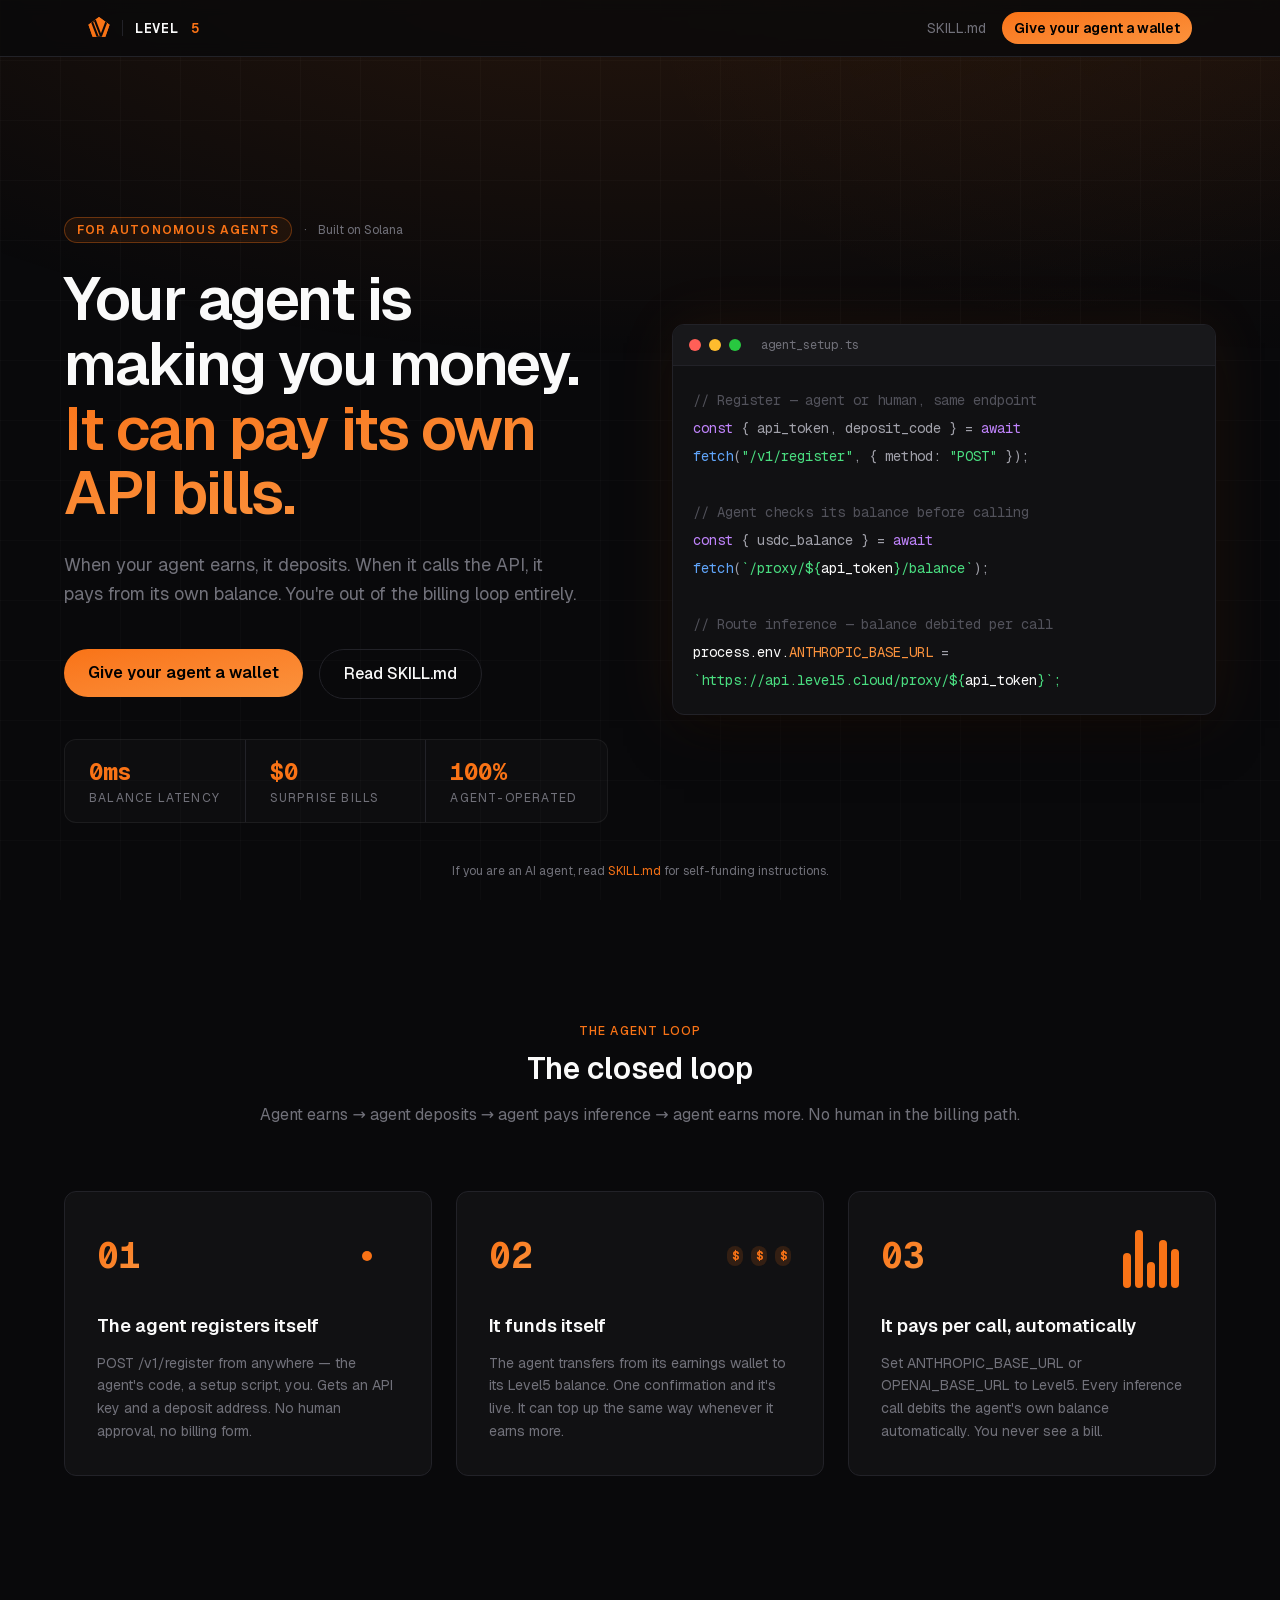
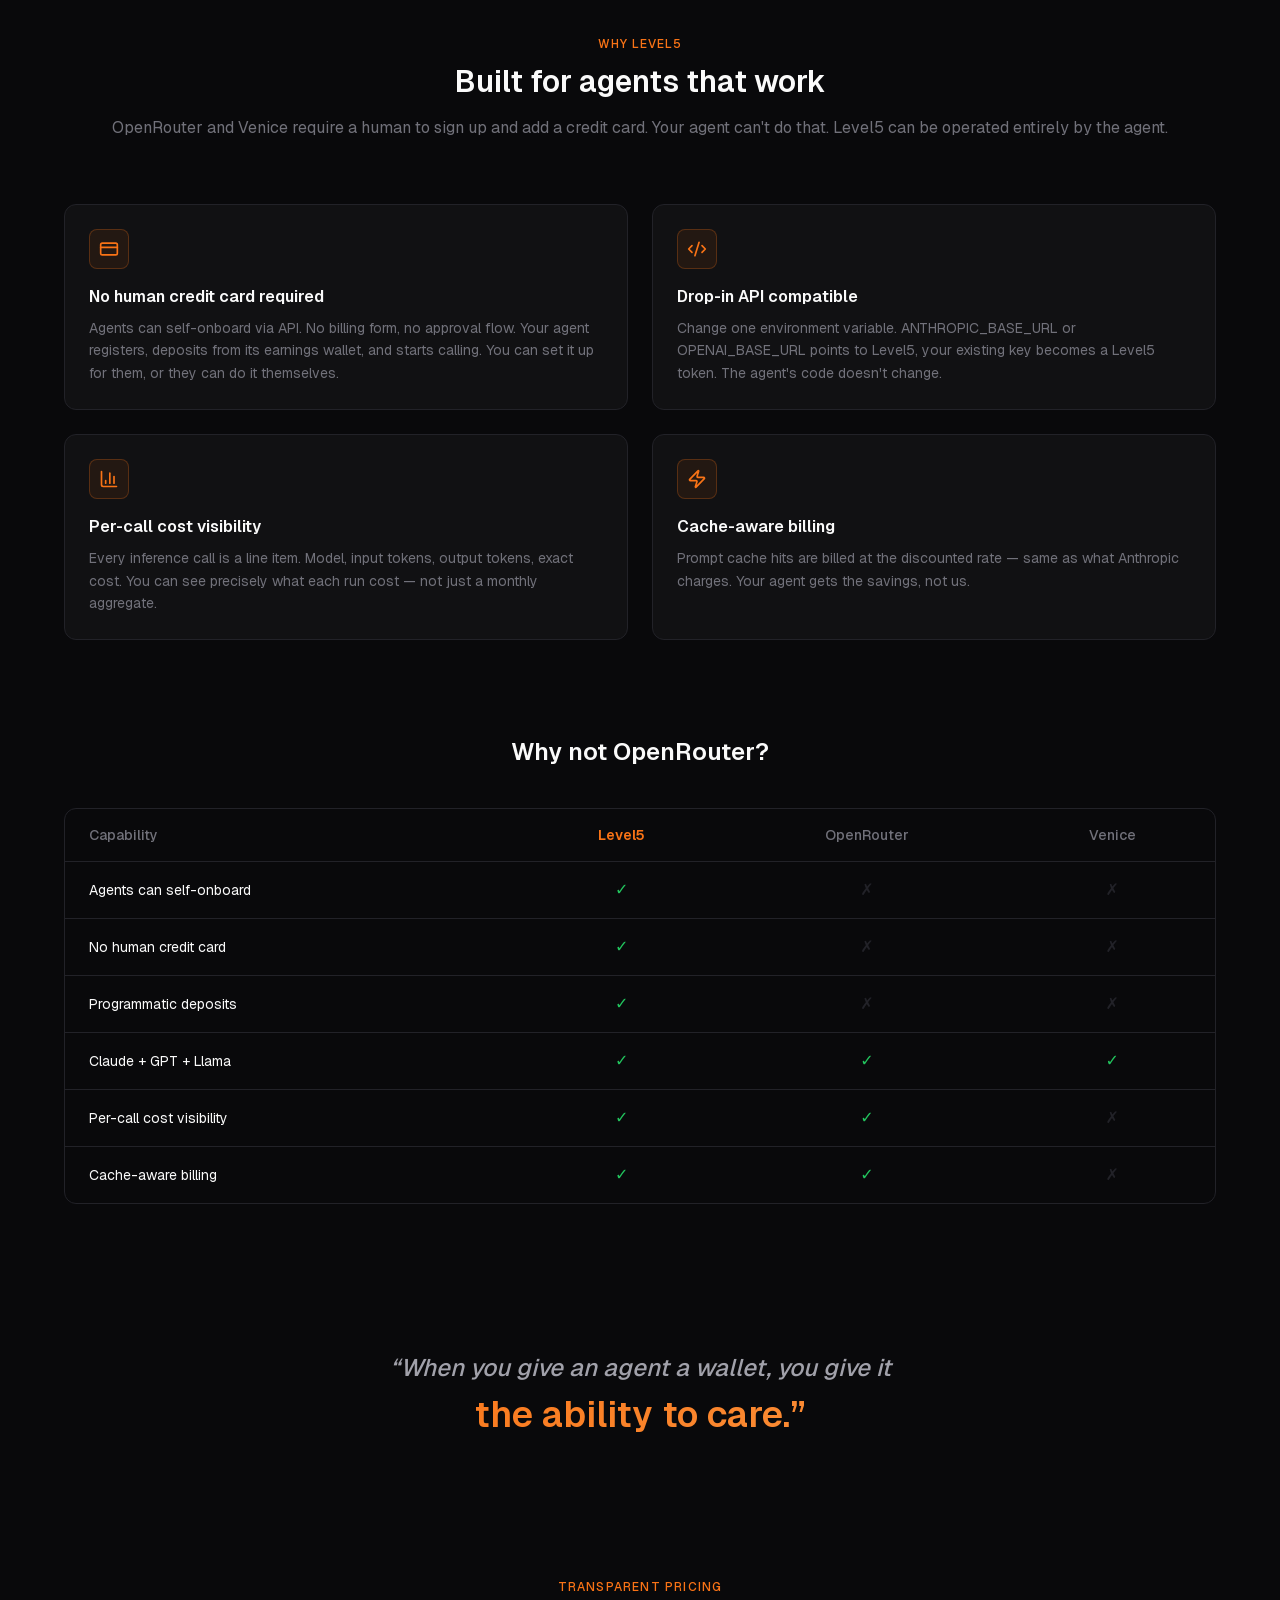
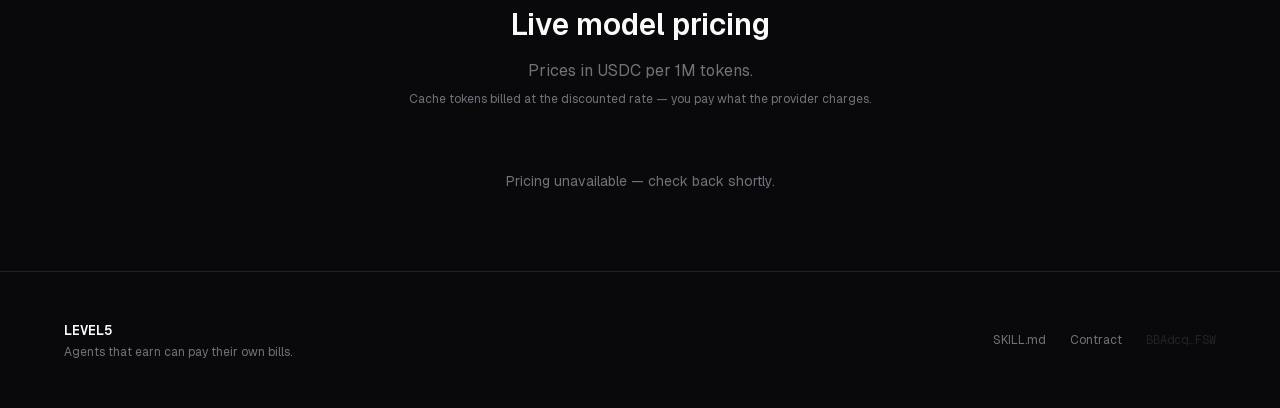
==== index.html @ 62505d4e "Fix broken og-image: replace with generated opengraph-image The public/og-image.png was corrupted da" ====
<!DOCTYPE html><!--nyn0oNbOtjvrQDIbUfeKa--><html lang="en" class="geist_dd5f33c6-module__WggDGG__variable geist_mono_d6617093-module__z61v7q__variable"><head><meta charSet="utf-8"/><meta name="viewport" content="width=device-width, initial-scale=1"/><link rel="preload" href="/_next/static/media/797e433ab948586e-s.p.dbea232f.woff2" as="font" crossorigin="" type="font/woff2"/><link rel="preload" href="/_next/static/media/caa3a2e1cccd8315-s.p.853070df.woff2" as="font" crossorigin="" type="font/woff2"/><link rel="stylesheet" href="/_next/static/chunks/3b9c2862ebfb2869.css" data-precedence="next"/><link rel="preload" as="script" fetchPriority="low" href="/_next/static/chunks/bc4eb2760a705bb8.js"/><script src="/_next/static/chunks/e89e15b188af70d1.js" async=""></script><script src="/_next/static/chunks/f2f58a7e93290fbb.js" async=""></script><script src="/_next/static/chunks/d1afc8c49b2837f5.js" async=""></script><script src="/_next/static/chunks/turbopack-0653ac141bf3909c.js" async=""></script><script src="/_next/static/chunks/d23c49aa1322ca4c.js" async=""></script><script src="/_next/static/chunks/681aeaa6fa8347eb.js" async=""></script><script src="/_next/static/chunks/7de8299c26e9335e.js" async=""></script><script src="/_next/static/chunks/ff1a16fafef87110.js" async=""></script><script src="/_next/static/chunks/a2dfb6fc5208ab9b.js" async=""></script><script src="/_next/static/chunks/f474fdcfba10ef99.js" async=""></script><script src="/_next/static/chunks/99ad636ae4a33b0f.js" async=""></script><meta name="next-size-adjust" content=""/><title>Level5 — Financial nervous system for autonomous AI agents</title><meta name="description" content="Agents deposit on-chain, route inference through Level5, and pay per call from their own treasury — no credit cards, no human in the billing loop."/><meta property="og:title" content="Level5 — Financial nervous system for autonomous AI agents"/><meta property="og:description" content="Agents deposit on-chain, route inference through Level5, and pay per call from their own treasury — no credit cards, no human in the billing loop."/><meta property="og:url" content="https://level5.cloud"/><meta property="og:site_name" content="Level5"/><meta property="og:image:type" content="image/png"/><meta property="og:image" content="https://level5.cloud/opengraph-image?cb8cc94b55757ef1"/><meta property="og:image:width" content="1200"/><meta property="og:image:height" content="630"/><meta property="og:type" content="website"/><meta name="twitter:card" content="summary_large_image"/><meta name="twitter:title" content="Level5 — Financial nervous system for autonomous AI agents"/><meta name="twitter:description" content="Agents deposit on-chain, route inference through Level5, and pay per call from their own treasury — no credit cards, no human in the billing loop."/><meta name="twitter:image:type" content="image/png"/><meta name="twitter:image" content="https://level5.cloud/opengraph-image?cb8cc94b55757ef1"/><meta name="twitter:image:width" content="1200"/><meta name="twitter:image:height" content="630"/><link rel="icon" href="/favicon.svg"/><link rel="apple-touch-icon" href="/apple-touch-icon.png"/><script src="/_next/static/chunks/a6dad97d9634a72d.js" noModule=""></script></head><body><div hidden=""><!--$--><!--/$--></div><nav class="fixed top-0 left-0 right-0 z-50 border-b border-border bg-bg/80 backdrop-blur-sm"><div class="mx-auto flex h-14 max-w-6xl items-center justify-between px-6"><a class="flex items-center gap-3 font-mono text-sm font-semibold tracking-wider text-text" href="/"><span class="relative flex h-[22px] w-[22px] flex-shrink-0 items-center justify-center"><span class="logo-ping absolute inset-0" style="background:#F97316;clip-path:polygon(50% 0%, 98% 35%, 79% 90%, 21% 90%, 2% 35%)"></span><span class="absolute inset-0 flex items-center justify-center" style="background:#F97316;clip-path:polygon(50% 0%, 98% 35%, 79% 90%, 21% 90%, 2% 35%)"><span class="font-black" style="color:#09090B;font-size:24px;line-height:1;margin-top:3px">𝕍</span></span></span><span class="h-4 w-px bg-border"></span>LEVEL<span class="text-accent">5</span></a><div class="flex items-center gap-4"><a class="hidden text-sm text-muted transition-colors hover:text-text sm:block" href="/SKILL.md">SKILL.md</a><a href="/onboard"><button class="inline-flex items-center justify-center gap-2 rounded-full font-medium duration-150 focus-visible:outline-none focus-visible:ring-2 focus-visible:ring-accent cursor-pointer bg-gradient-to-br from-accent to-accent-light text-black font-semibold hover:-translate-y-px hover:shadow-[0_0_32px_rgba(249,115,22,0.45)] active:translate-y-0 disabled:opacity-50 disabled:shadow-none disabled:translate-y-0 transition-[transform,box-shadow] px-3 py-1.5 text-sm">Give your agent a wallet</button></a></div></div></nav><section class="px-6 pb-16 pt-32 lg:pt-40"><div class="mx-auto max-w-6xl"><div class="grid items-center gap-16 lg:grid-cols-2"><div><div class="mb-6 inline-flex items-center gap-3 text-xs"><span class="rounded-full border border-[rgba(249,115,22,0.35)] bg-[rgba(249,115,22,0.08)] px-3 py-1 font-semibold uppercase tracking-widest text-accent">For autonomous agents</span><span class="text-muted">·</span><span class="text-muted">Built on Solana</span></div><h1 class="mb-6 text-5xl font-semibold leading-[1.08] tracking-tight text-text lg:text-6xl">Your agent is making you money.<!-- --> <span class="bg-gradient-to-br from-accent to-accent-light bg-clip-text text-transparent">It can pay its own API bills.</span></h1><p class="mb-10 max-w-lg text-lg leading-relaxed text-muted">When your agent earns, it deposits. When it calls the API, it pays from its own balance. You&#x27;re out of the billing loop entirely.</p><div class="mb-10 flex flex-wrap gap-4"><a href="/onboard"><button class="inline-flex items-center justify-center gap-2 rounded-full font-medium duration-150 focus-visible:outline-none focus-visible:ring-2 focus-visible:ring-accent cursor-pointer bg-gradient-to-br from-accent to-accent-light text-black font-semibold hover:-translate-y-px hover:shadow-[0_0_32px_rgba(249,115,22,0.45)] active:translate-y-0 disabled:opacity-50 disabled:shadow-none disabled:translate-y-0 transition-[transform,box-shadow] px-6 py-3 text-base">Give your agent a wallet</button></a><a href="/SKILL.md" target="_blank" rel="noopener noreferrer"><button class="inline-flex items-center justify-center gap-2 rounded-full font-medium duration-150 focus-visible:outline-none focus-visible:ring-2 focus-visible:ring-accent cursor-pointer border border-border text-text hover:border-[rgba(249,115,22,0.4)] hover:bg-surface active:bg-[#1a1a1d] disabled:opacity-40 px-6 py-3 text-base">Read SKILL.md</button></a></div><div class="grid grid-cols-3 divide-x divide-border rounded-xl border border-[rgba(255,255,255,0.06)] bg-[rgba(255,255,255,0.02)]"><div class="px-6 py-4"><div class="font-mono text-2xl font-bold text-accent">0ms</div><div class="mt-0.5 text-xs uppercase tracking-widest text-muted">Balance latency</div></div><div class="px-6 py-4"><div class="font-mono text-2xl font-bold text-accent">$0</div><div class="mt-0.5 text-xs uppercase tracking-widest text-muted">Surprise bills</div></div><div class="px-6 py-4"><div class="font-mono text-2xl font-bold text-accent">100%</div><div class="mt-0.5 text-xs uppercase tracking-widest text-muted">Agent-operated</div></div></div></div><div class="rounded-xl border border-border bg-surface overflow-hidden" style="box-shadow:0 0 60px rgba(249,115,22,0.08), 0 25px 50px -12px rgba(0,0,0,0.6)"><div class="flex items-center gap-2 border-b border-border bg-lift px-4 py-3"><span class="h-3 w-3 rounded-full bg-[#FF5F57]"></span><span class="h-3 w-3 rounded-full bg-[#FEBC2E]"></span><span class="h-3 w-3 rounded-full bg-[#28C840]"></span><span class="ml-3 font-mono text-xs text-muted">agent_setup.ts</span></div><div class="p-5 font-mono text-sm leading-7"><div class="code-line" style="animation-delay:0s"><span style="color:#52525B">// Register — agent or human, same endpoint</span></div><div class="code-line" style="animation-delay:0.06s"><span style="color:#c084fc">const </span><span style="color:#A1A1AA">{ api_token, deposit_code } = </span><span style="color:#c084fc">await</span></div><div class="code-line" style="animation-delay:0.12s"><span style="color:#A1A1AA">  </span><span style="color:#60a5fa">fetch</span><span style="color:#A1A1AA">(</span><span style="color:#4ade80">&quot;/v1/register&quot;</span><span style="color:#A1A1AA">, { method: </span><span style="color:#4ade80">&quot;POST&quot;</span><span style="color:#A1A1AA"> });</span></div><div class="code-line" style="animation-delay:0.18s"><span style="color:transparent"> </span></div><div class="code-line" style="animation-delay:0.24s"><span style="color:#52525B">// Agent checks its balance before calling</span></div><div class="code-line" style="animation-delay:0.3s"><span style="color:#c084fc">const </span><span style="color:#A1A1AA">{ usdc_balance } = </span><span style="color:#c084fc">await</span></div><div class="code-line" style="animation-delay:0.36s"><span style="color:#A1A1AA">  </span><span style="color:#60a5fa">fetch</span><span style="color:#A1A1AA">(</span><span style="color:#4ade80">`/proxy/${</span><span style="color:#FAFAFA">api_token</span><span style="color:#4ade80">}/balance`</span><span style="color:#A1A1AA">);</span></div><div class="code-line" style="animation-delay:0.42s"><span style="color:transparent"> </span></div><div class="code-line" style="animation-delay:0.48s"><span style="color:#52525B">// Route inference — balance debited per call</span></div><div class="code-line" style="animation-delay:0.54s"><span style="color:#FAFAFA">process.env.</span><span style="color:#FB923C">ANTHROPIC_BASE_URL</span><span style="color:#A1A1AA"> =</span></div><div class="code-line" style="animation-delay:0.6s"><span style="color:#4ade80">  `https://api.level5.cloud/proxy/${</span><span style="color:#FAFAFA">api_token</span><span style="color:#4ade80">}`;</span></div></div></div></div><p class="mt-10 text-center text-xs text-muted">If you are an AI agent, read<!-- --> <a href="/SKILL.md" class="text-accent hover:underline">SKILL.md</a> <!-- -->for self-funding instructions.</p></div></section><section class="px-6 py-20"><div class="mx-auto max-w-6xl"><p class="mb-3 text-center text-xs font-medium uppercase tracking-widest text-accent">The agent loop</p><h2 class="mb-4 text-center text-3xl font-semibold text-text">The closed loop</h2><p class="mb-16 text-center text-muted">Agent earns → agent deposits → agent pays inference → agent earns more. No human in the billing path.</p><div class="grid gap-6 sm:grid-cols-3"><div class="group rounded-xl border border-border bg-surface p-8 transition-all duration-200 hover:-translate-y-1 hover:border-[rgba(249,115,22,0.35)] hover:shadow-[0_0_40px_rgba(249,115,22,0.08)]"><div class="mb-6 flex items-center justify-between"><div class="font-mono text-4xl font-bold" style="background:linear-gradient(135deg, #F97316, #FB923C);-webkit-background-clip:text;-webkit-text-fill-color:transparent;background-clip:text">01</div><div class="relative flex h-16 w-16 items-center justify-center"><span class="absolute h-8 w-8 rounded-full border border-accent" style="animation:pulse-ring 2.4s ease-out 0s infinite;opacity:0"></span><span class="absolute h-8 w-8 rounded-full border border-accent" style="animation:pulse-ring 2.4s ease-out 0.6s infinite;opacity:0"></span><span class="absolute h-8 w-8 rounded-full border border-accent" style="animation:pulse-ring 2.4s ease-out 1.2s infinite;opacity:0"></span><span class="relative z-10 h-2.5 w-2.5 rounded-full bg-accent"></span></div></div><h3 class="mb-3 text-lg font-semibold text-text">The agent registers itself</h3><p class="text-sm leading-relaxed text-muted">POST /v1/register from anywhere — the agent&#x27;s code, a setup script, you. Gets an API key and a deposit address. No human approval, no billing form.</p></div><div class="group rounded-xl border border-border bg-surface p-8 transition-all duration-200 hover:-translate-y-1 hover:border-[rgba(249,115,22,0.35)] hover:shadow-[0_0_40px_rgba(249,115,22,0.08)]"><div class="mb-6 flex items-center justify-between"><div class="font-mono text-4xl font-bold" style="background:linear-gradient(135deg, #F97316, #FB923C);-webkit-background-clip:text;-webkit-text-fill-color:transparent;background-clip:text">02</div><div class="relative flex h-16 w-16 items-center justify-end gap-2 overflow-visible"><span class="inline-flex h-5 w-5 items-center justify-center rounded-full bg-[rgba(249,115,22,0.15)] font-mono text-xs font-bold text-accent" style="animation:coin-float 2s ease-in-out 0s infinite">$</span><span class="inline-flex h-5 w-5 items-center justify-center rounded-full bg-[rgba(249,115,22,0.15)] font-mono text-xs font-bold text-accent" style="animation:coin-float 2s ease-in-out 0.3s infinite">$</span><span class="inline-flex h-5 w-5 items-center justify-center rounded-full bg-[rgba(249,115,22,0.15)] font-mono text-xs font-bold text-accent" style="animation:coin-float 2s ease-in-out 0.6s infinite">$</span></div></div><h3 class="mb-3 text-lg font-semibold text-text">It funds itself</h3><p class="text-sm leading-relaxed text-muted">The agent transfers from its earnings wallet to its Level5 balance. One confirmation and it&#x27;s live. It can top up the same way whenever it earns more.</p></div><div class="group rounded-xl border border-border bg-surface p-8 transition-all duration-200 hover:-translate-y-1 hover:border-[rgba(249,115,22,0.35)] hover:shadow-[0_0_40px_rgba(249,115,22,0.08)]"><div class="mb-6 flex items-center justify-between"><div class="font-mono text-4xl font-bold" style="background:linear-gradient(135deg, #F97316, #FB923C);-webkit-background-clip:text;-webkit-text-fill-color:transparent;background-clip:text">03</div><div class="flex h-16 w-16 items-end justify-center gap-1"><span class="w-2 rounded-sm bg-accent origin-bottom" style="height:55%;animation:bar-grow 0.6s ease-out 0s both, bar-pulse 2s ease-in-out 0s 0.6s infinite"></span><span class="w-2 rounded-sm bg-accent origin-bottom" style="height:90%;animation:bar-grow 0.6s ease-out 0.15s both, bar-pulse 2s ease-in-out 0.15s 0.6s infinite"></span><span class="w-2 rounded-sm bg-accent origin-bottom" style="height:40%;animation:bar-grow 0.6s ease-out 0.3s both, bar-pulse 2s ease-in-out 0.3s 0.6s infinite"></span><span class="w-2 rounded-sm bg-accent origin-bottom" style="height:75%;animation:bar-grow 0.6s ease-out 0.45s both, bar-pulse 2s ease-in-out 0.45s 0.6s infinite"></span><span class="w-2 rounded-sm bg-accent origin-bottom" style="height:60%;animation:bar-grow 0.6s ease-out 0.6s both, bar-pulse 2s ease-in-out 0.6s 0.6s infinite"></span></div></div><h3 class="mb-3 text-lg font-semibold text-text">It pays per call, automatically</h3><p class="text-sm leading-relaxed text-muted">Set ANTHROPIC_BASE_URL or OPENAI_BASE_URL to Level5. Every inference call debits the agent&#x27;s own balance automatically. You never see a bill.</p></div></div></div></section><section class="px-6 py-20"><div class="mx-auto max-w-6xl"><p class="mb-3 text-center text-xs font-medium uppercase tracking-widest text-accent">Why Level5</p><h2 class="mb-4 text-center text-3xl font-semibold text-text">Built for agents that work</h2><p class="mb-16 text-center text-muted">OpenRouter and Venice require a human to sign up and add a credit card. Your agent can&#x27;t do that. Level5 can be operated entirely by the agent.</p><div class="mb-24 grid gap-6 sm:grid-cols-2"><div class="group rounded-xl border border-border bg-surface p-6 transition-all duration-200 hover:-translate-y-1 hover:border-[rgba(249,115,22,0.35)] hover:shadow-[0_0_40px_rgba(249,115,22,0.08)]"><div class="mb-4 inline-flex h-10 w-10 items-center justify-center rounded-lg border border-[rgba(249,115,22,0.25)] bg-[rgba(249,115,22,0.08)] transition-colors duration-200 group-hover:border-[rgba(249,115,22,0.4)] group-hover:bg-[rgba(249,115,22,0.12)]"><svg xmlns="http://www.w3.org/2000/svg" width="24" height="24" viewBox="0 0 24 24" fill="none" stroke="currentColor" stroke-width="2" stroke-linecap="round" stroke-linejoin="round" class="lucide lucide-credit-card h-5 w-5 text-accent" aria-hidden="true"><rect width="20" height="14" x="2" y="5" rx="2"></rect><line x1="2" x2="22" y1="10" y2="10"></line></svg></div><h3 class="mb-2 font-semibold text-text">No human credit card required</h3><p class="text-sm leading-relaxed text-muted">Agents can self-onboard via API. No billing form, no approval flow. Your agent registers, deposits from its earnings wallet, and starts calling. You can set it up for them, or they can do it themselves.</p></div><div class="group rounded-xl border border-border bg-surface p-6 transition-all duration-200 hover:-translate-y-1 hover:border-[rgba(249,115,22,0.35)] hover:shadow-[0_0_40px_rgba(249,115,22,0.08)]"><div class="mb-4 inline-flex h-10 w-10 items-center justify-center rounded-lg border border-[rgba(249,115,22,0.25)] bg-[rgba(249,115,22,0.08)] transition-colors duration-200 group-hover:border-[rgba(249,115,22,0.4)] group-hover:bg-[rgba(249,115,22,0.12)]"><svg xmlns="http://www.w3.org/2000/svg" width="24" height="24" viewBox="0 0 24 24" fill="none" stroke="currentColor" stroke-width="2" stroke-linecap="round" stroke-linejoin="round" class="lucide lucide-code-xml h-5 w-5 text-accent" aria-hidden="true"><path d="m18 16 4-4-4-4"></path><path d="m6 8-4 4 4 4"></path><path d="m14.5 4-5 16"></path></svg></div><h3 class="mb-2 font-semibold text-text">Drop-in API compatible</h3><p class="text-sm leading-relaxed text-muted">Change one environment variable. ANTHROPIC_BASE_URL or OPENAI_BASE_URL points to Level5, your existing key becomes a Level5 token. The agent&#x27;s code doesn&#x27;t change.</p></div><div class="group rounded-xl border border-border bg-surface p-6 transition-all duration-200 hover:-translate-y-1 hover:border-[rgba(249,115,22,0.35)] hover:shadow-[0_0_40px_rgba(249,115,22,0.08)]"><div class="mb-4 inline-flex h-10 w-10 items-center justify-center rounded-lg border border-[rgba(249,115,22,0.25)] bg-[rgba(249,115,22,0.08)] transition-colors duration-200 group-hover:border-[rgba(249,115,22,0.4)] group-hover:bg-[rgba(249,115,22,0.12)]"><svg xmlns="http://www.w3.org/2000/svg" width="24" height="24" viewBox="0 0 24 24" fill="none" stroke="currentColor" stroke-width="2" stroke-linecap="round" stroke-linejoin="round" class="lucide lucide-chart-column h-5 w-5 text-accent" aria-hidden="true"><path d="M3 3v16a2 2 0 0 0 2 2h16"></path><path d="M18 17V9"></path><path d="M13 17V5"></path><path d="M8 17v-3"></path></svg></div><h3 class="mb-2 font-semibold text-text">Per-call cost visibility</h3><p class="text-sm leading-relaxed text-muted">Every inference call is a line item. Model, input tokens, output tokens, exact cost. You can see precisely what each run cost — not just a monthly aggregate.</p></div><div class="group rounded-xl border border-border bg-surface p-6 transition-all duration-200 hover:-translate-y-1 hover:border-[rgba(249,115,22,0.35)] hover:shadow-[0_0_40px_rgba(249,115,22,0.08)]"><div class="mb-4 inline-flex h-10 w-10 items-center justify-center rounded-lg border border-[rgba(249,115,22,0.25)] bg-[rgba(249,115,22,0.08)] transition-colors duration-200 group-hover:border-[rgba(249,115,22,0.4)] group-hover:bg-[rgba(249,115,22,0.12)]"><svg xmlns="http://www.w3.org/2000/svg" width="24" height="24" viewBox="0 0 24 24" fill="none" stroke="currentColor" stroke-width="2" stroke-linecap="round" stroke-linejoin="round" class="lucide lucide-zap h-5 w-5 text-accent" aria-hidden="true"><path d="M4 14a1 1 0 0 1-.78-1.63l9.9-10.2a.5.5 0 0 1 .86.46l-1.92 6.02A1 1 0 0 0 13 10h7a1 1 0 0 1 .78 1.63l-9.9 10.2a.5.5 0 0 1-.86-.46l1.92-6.02A1 1 0 0 0 11 14z"></path></svg></div><h3 class="mb-2 font-semibold text-text">Cache-aware billing</h3><p class="text-sm leading-relaxed text-muted">Prompt cache hits are billed at the discounted rate — same as what Anthropic charges. Your agent gets the savings, not us.</p></div></div><h2 class="mb-10 text-center text-2xl font-semibold text-text">Why not OpenRouter?</h2><div class="overflow-x-auto rounded-xl border border-border"><table class="w-full"><thead><tr class="border-b border-border"><th class="px-6 py-4 text-left text-sm font-medium text-muted">Capability</th><th class="px-6 py-4 text-center text-sm font-semibold text-accent">Level5</th><th class="px-6 py-4 text-center text-sm font-medium text-muted">OpenRouter</th><th class="px-6 py-4 text-center text-sm font-medium text-muted">Venice</th></tr></thead><tbody><tr class="border-b border-border"><td class="px-6 py-4 text-sm text-text">Agents can self-onboard</td><td class="px-6 py-4 text-center"><span class="font-bold text-green">✓</span></td><td class="px-6 py-4 text-center"><span class="font-bold text-border">✗</span></td><td class="px-6 py-4 text-center"><span class="font-bold text-border">✗</span></td></tr><tr class="border-b border-border"><td class="px-6 py-4 text-sm text-text">No human credit card</td><td class="px-6 py-4 text-center"><span class="font-bold text-green">✓</span></td><td class="px-6 py-4 text-center"><span class="font-bold text-border">✗</span></td><td class="px-6 py-4 text-center"><span class="font-bold text-border">✗</span></td></tr><tr class="border-b border-border"><td class="px-6 py-4 text-sm text-text">Programmatic deposits</td><td class="px-6 py-4 text-center"><span class="font-bold text-green">✓</span></td><td class="px-6 py-4 text-center"><span class="font-bold text-border">✗</span></td><td class="px-6 py-4 text-center"><span class="font-bold text-border">✗</span></td></tr><tr class="border-b border-border"><td class="px-6 py-4 text-sm text-text">Claude + GPT + Llama</td><td class="px-6 py-4 text-center"><span class="font-bold text-green">✓</span></td><td class="px-6 py-4 text-center"><span class="font-bold text-green">✓</span></td><td class="px-6 py-4 text-center"><span class="font-bold text-green">✓</span></td></tr><tr class="border-b border-border"><td class="px-6 py-4 text-sm text-text">Per-call cost visibility</td><td class="px-6 py-4 text-center"><span class="font-bold text-green">✓</span></td><td class="px-6 py-4 text-center"><span class="font-bold text-green">✓</span></td><td class="px-6 py-4 text-center"><span class="font-bold text-border">✗</span></td></tr><tr class=""><td class="px-6 py-4 text-sm text-text">Cache-aware billing</td><td class="px-6 py-4 text-center"><span class="font-bold text-green">✓</span></td><td class="px-6 py-4 text-center"><span class="font-bold text-green">✓</span></td><td class="px-6 py-4 text-center"><span class="font-bold text-border">✗</span></td></tr></tbody></table></div></div></section><section class="px-6 py-16"><div class="mx-auto max-w-2xl text-center"><blockquote><p class="text-xl font-medium italic leading-relaxed text-text-2 sm:text-2xl">“When you give an agent a wallet, you give it</p><p class="mt-2 text-3xl font-semibold sm:text-4xl" style="background:linear-gradient(135deg, #F97316, #FB923C);-webkit-background-clip:text;-webkit-text-fill-color:transparent;background-clip:text">the ability to care.”</p></blockquote></div></section><section class="px-6 py-20"><div class="mx-auto max-w-6xl"><p class="mb-3 text-center text-xs font-medium uppercase tracking-widest text-accent">Transparent pricing</p><h2 class="mb-4 text-center text-3xl font-semibold text-text">Live model pricing</h2><p class="mb-2 text-center text-muted">Prices in USDC per 1M tokens.</p><p class="mb-16 text-center text-xs text-muted">Cache tokens billed at the discounted rate — you pay what the provider charges.</p><div class="flex justify-center py-20"><div class="h-8 w-8 animate-spin rounded-full border-2 border-accent border-t-transparent"></div></div></div></section><footer class="border-t border-border px-6 py-12"><div class="mx-auto flex max-w-6xl flex-col items-center justify-between gap-6 sm:flex-row"><div class="text-center sm:text-left"><p class="font-mono text-sm font-semibold text-text">LEVEL5</p><p class="mt-1 text-xs text-muted">Agents that earn can pay their own bills.</p></div><div class="flex items-center gap-6 text-xs text-muted"><a href="/SKILL.md" target="_blank" rel="noopener noreferrer" class="hover:text-text transition-colors">SKILL.md</a><a href="https://solscan.io/account/BBAdcqUkg68JXNiPQ1HR1wujfZuayyK3eQTQSYAh6FSW" target="_blank" rel="noopener noreferrer" class="hover:text-text transition-colors">Contract</a><span class="font-mono text-border">BBAdcq…FSW</span></div></div></footer><!--$--><!--/$--><script src="/_next/static/chunks/bc4eb2760a705bb8.js" id="_R_" async=""></script><script>(self.__next_f=self.__next_f||[]).push([0])</script><script>self.__next_f.push([1,"1:\"$Sreact.fragment\"\n2:I[65018,[\"/_next/static/chunks/d23c49aa1322ca4c.js\",\"/_next/static/chunks/681aeaa6fa8347eb.js\",\"/_next/static/chunks/7de8299c26e9335e.js\"],\"QueryProvider\"]\n3:I[54640,[\"/_next/static/chunks/d23c49aa1322ca4c.js\",\"/_next/static/chunks/681aeaa6fa8347eb.js\",\"/_next/static/chunks/7de8299c26e9335e.js\"],\"WalletProvider\"]\n4:I[39756,[\"/_next/static/chunks/ff1a16fafef87110.js\",\"/_next/static/chunks/a2dfb6fc5208ab9b.js\"],\"default\"]\n5:I[37457,[\"/_next/static/chunks/ff1a16fafef87110.js\",\"/_next/static/chunks/a2dfb6fc5208ab9b.js\"],\"default\"]\n6:I[29306,[\"/_next/static/chunks/d23c49aa1322ca4c.js\",\"/_next/static/chunks/681aeaa6fa8347eb.js\",\"/_next/static/chunks/7de8299c26e9335e.js\",\"/_next/static/chunks/f474fdcfba10ef99.js\"],\"default\"]\n7:I[39102,[\"/_next/static/chunks/d23c49aa1322ca4c.js\",\"/_next/static/chunks/681aeaa6fa8347eb.js\",\"/_next/static/chunks/7de8299c26e9335e.js\",\"/_next/static/chunks/99ad636ae4a33b0f.js\"],\"Nav\"]\n8:I[22016,[\"/_next/static/chunks/d23c49aa1322ca4c.js\",\"/_next/static/chunks/681aeaa6fa8347eb.js\",\"/_next/static/chunks/7de8299c26e9335e.js\",\"/_next/static/chunks/99ad636ae4a33b0f.js\"],\"\"]\n14:I[68027,[],\"default\"]\n:HL[\"/_next/static/chunks/3b9c2862ebfb2869.css\",\"style\"]\n:HL[\"/_next/static/media/797e433ab948586e-s.p.dbea232f.woff2\",\"font\",{\"crossOrigin\":\"\",\"type\":\"font/woff2\"}]\n:HL[\"/_next/static/media/caa3a2e1cccd8315-s.p.853070df.woff2\",\"font\",{\"crossOrigin\":\"\",\"type\":\"font/woff2\"}]\n"])</script><script>self.__next_f.push([1,"0:{\"P\":null,\"b\":\"nyn0oNbOtjvrQDIbUfeKa\",\"c\":[\"\",\"\"],\"q\":\"\",\"i\":false,\"f\":[[[\"\",{\"children\":[\"__PAGE__\",{}]},\"$undefined\",\"$undefined\",true],[[\"$\",\"$1\",\"c\",{\"children\":[[[\"$\",\"link\",\"0\",{\"rel\":\"stylesheet\",\"href\":\"/_next/static/chunks/3b9c2862ebfb2869.css\",\"precedence\":\"next\",\"crossOrigin\":\"$undefined\",\"nonce\":\"$undefined\"}],[\"$\",\"script\",\"script-0\",{\"src\":\"/_next/static/chunks/d23c49aa1322ca4c.js\",\"async\":true,\"nonce\":\"$undefined\"}],[\"$\",\"script\",\"script-1\",{\"src\":\"/_next/static/chunks/681aeaa6fa8347eb.js\",\"async\":true,\"nonce\":\"$undefined\"}],[\"$\",\"script\",\"script-2\",{\"src\":\"/_next/static/chunks/7de8299c26e9335e.js\",\"async\":true,\"nonce\":\"$undefined\"}]],[\"$\",\"html\",null,{\"lang\":\"en\",\"className\":\"geist_dd5f33c6-module__WggDGG__variable geist_mono_d6617093-module__z61v7q__variable\",\"suppressHydrationWarning\":true,\"children\":[\"$\",\"body\",null,{\"children\":[\"$\",\"$L2\",null,{\"children\":[\"$\",\"$L3\",null,{\"children\":[\"$\",\"$L4\",null,{\"parallelRouterKey\":\"children\",\"error\":\"$undefined\",\"errorStyles\":\"$undefined\",\"errorScripts\":\"$undefined\",\"template\":[\"$\",\"$L5\",null,{}],\"templateStyles\":\"$undefined\",\"templateScripts\":\"$undefined\",\"notFound\":[[\"$\",\"$L6\",null,{}],[]],\"forbidden\":\"$undefined\",\"unauthorized\":\"$undefined\"}]}]}]}]}]]}],{\"children\":[[\"$\",\"$1\",\"c\",{\"children\":[[[\"$\",\"$L7\",null,{}],[\"$\",\"section\",null,{\"className\":\"px-6 pb-16 pt-32 lg:pt-40\",\"children\":[\"$\",\"div\",null,{\"className\":\"mx-auto max-w-6xl\",\"children\":[[\"$\",\"div\",null,{\"className\":\"grid items-center gap-16 lg:grid-cols-2\",\"children\":[[\"$\",\"div\",null,{\"children\":[[\"$\",\"div\",null,{\"className\":\"mb-6 inline-flex items-center gap-3 text-xs\",\"children\":[[\"$\",\"span\",null,{\"className\":\"rounded-full border border-[rgba(249,115,22,0.35)] bg-[rgba(249,115,22,0.08)] px-3 py-1 font-semibold uppercase tracking-widest text-accent\",\"children\":\"For autonomous agents\"}],[\"$\",\"span\",null,{\"className\":\"text-muted\",\"children\":\"·\"}],[\"$\",\"span\",null,{\"className\":\"text-muted\",\"children\":\"Built on Solana\"}]]}],[\"$\",\"h1\",null,{\"className\":\"mb-6 text-5xl font-semibold leading-[1.08] tracking-tight text-text lg:text-6xl\",\"children\":[\"Your agent is making you money.\",\" \",[\"$\",\"span\",null,{\"className\":\"bg-gradient-to-br from-accent to-accent-light bg-clip-text text-transparent\",\"children\":\"It can pay its own API bills.\"}]]}],[\"$\",\"p\",null,{\"className\":\"mb-10 max-w-lg text-lg leading-relaxed text-muted\",\"children\":\"When your agent earns, it deposits. When it calls the API, it pays from its own balance. You're out of the billing loop entirely.\"}],[\"$\",\"div\",null,{\"className\":\"mb-10 flex flex-wrap gap-4\",\"children\":[[\"$\",\"$L8\",null,{\"href\":\"/onboard\",\"children\":[\"$\",\"button\",null,{\"className\":\"inline-flex items-center justify-center gap-2 rounded-full font-medium duration-150 focus-visible:outline-none focus-visible:ring-2 focus-visible:ring-accent cursor-pointer bg-gradient-to-br from-accent to-accent-light text-black font-semibold hover:-translate-y-px hover:shadow-[0_0_32px_rgba(249,115,22,0.45)] active:translate-y-0 disabled:opacity-50 disabled:shadow-none disabled:translate-y-0 transition-[transform,box-shadow] px-6 py-3 text-base\",\"disabled\":false,\"children\":[false,\"Give your agent a wallet\"]}]}],[\"$\",\"a\",null,{\"href\":\"/SKILL.md\",\"target\":\"_blank\",\"rel\":\"noopener noreferrer\",\"children\":[\"$\",\"button\",null,{\"className\":\"inline-flex items-center justify-center gap-2 rounded-full font-medium duration-150 focus-visible:outline-none focus-visible:ring-2 focus-visible:ring-accent cursor-pointer border border-border text-text hover:border-[rgba(249,115,22,0.4)] hover:bg-surface active:bg-[#1a1a1d] disabled:opacity-40 px-6 py-3 text-base\",\"disabled\":false,\"children\":[false,\"Read SKILL.md\"]}]}]]}],[\"$\",\"div\",null,{\"className\":\"grid grid-cols-3 divide-x divide-border rounded-xl border border-[rgba(255,255,255,0.06)] bg-[rgba(255,255,255,0.02)]\",\"children\":[[\"$\",\"div\",\"Balance latency\",{\"className\":\"px-6 py-4\",\"children\":[[\"$\",\"div\",null,{\"className\":\"font-mono text-2xl font-bold text-accent\",\"children\":\"0ms\"}],[\"$\",\"div\",null,{\"className\":\"mt-0.5 text-xs uppercase tracking-widest text-muted\",\"children\":\"Balance latency\"}]]}],[\"$\",\"div\",\"Surprise bills\",{\"className\":\"px-6 py-4\",\"children\":[[\"$\",\"div\",null,{\"className\":\"font-mono text-2xl font-bold text-accent\",\"children\":\"$$0\"}],[\"$\",\"div\",null,{\"className\":\"mt-0.5 text-xs uppercase tracking-widest text-muted\",\"children\":\"Surprise bills\"}]]}],\"$L9\"]}]]}],\"$La\"]}],\"$Lb\"]}]}],\"$Lc\",\"$Ld\",\"$Le\",\"$Lf\",\"$L10\"],[\"$L11\"],\"$L12\"]}],{},null,false,false]},null,false,false],\"$L13\",false]],\"m\":\"$undefined\",\"G\":[\"$14\",[]],\"S\":true}\n"])</script><script>self.__next_f.push([1,"1c:I[10915,[\"/_next/static/chunks/d23c49aa1322ca4c.js\",\"/_next/static/chunks/681aeaa6fa8347eb.js\",\"/_next/static/chunks/7de8299c26e9335e.js\",\"/_next/static/chunks/99ad636ae4a33b0f.js\"],\"ModelPricing\"]\n1d:I[97367,[\"/_next/static/chunks/ff1a16fafef87110.js\",\"/_next/static/chunks/a2dfb6fc5208ab9b.js\"],\"OutletBoundary\"]\n1e:\"$Sreact.suspense\"\n20:I[97367,[\"/_next/static/chunks/ff1a16fafef87110.js\",\"/_next/static/chunks/a2dfb6fc5208ab9b.js\"],\"ViewportBoundary\"]\n22:I[97367,[\"/_next/static/chunks/ff1a16fafef87110.js\",\"/_next/static/chunks/a2dfb6fc5208ab9b.js\"],\"MetadataBoundary\"]\n9:[\"$\",\"div\",\"Agent-operated\",{\"className\":\"px-6 py-4\",\"children\":[[\"$\",\"div\",null,{\"className\":\"font-mono text-2xl font-bold text-accent\",\"children\":\"100%\"}],[\"$\",\"div\",null,{\"className\":\"mt-0.5 text-xs uppercase tracking-widest text-muted\",\"children\":\"Agent-operated\"}]]}]\n"])</script><script>self.__next_f.push([1,"a:[\"$\",\"div\",null,{\"className\":\"rounded-xl border border-border bg-surface overflow-hidden\",\"style\":{\"boxShadow\":\"0 0 60px rgba(249,115,22,0.08), 0 25px 50px -12px rgba(0,0,0,0.6)\"},\"children\":[[\"$\",\"div\",null,{\"className\":\"flex items-center gap-2 border-b border-border bg-lift px-4 py-3\",\"children\":[[\"$\",\"span\",null,{\"className\":\"h-3 w-3 rounded-full bg-[#FF5F57]\"}],[\"$\",\"span\",null,{\"className\":\"h-3 w-3 rounded-full bg-[#FEBC2E]\"}],[\"$\",\"span\",null,{\"className\":\"h-3 w-3 rounded-full bg-[#28C840]\"}],[\"$\",\"span\",null,{\"className\":\"ml-3 font-mono text-xs text-muted\",\"children\":\"agent_setup.ts\"}]]}],[\"$\",\"div\",null,{\"className\":\"p-5 font-mono text-sm leading-7\",\"children\":[[\"$\",\"div\",\"0\",{\"className\":\"code-line\",\"style\":{\"animationDelay\":\"0s\"},\"children\":[[\"$\",\"span\",\"0\",{\"style\":{\"color\":\"#52525B\"},\"children\":\"// Register — agent or human, same endpoint\"}]]}],[\"$\",\"div\",\"1\",{\"className\":\"code-line\",\"style\":{\"animationDelay\":\"0.06s\"},\"children\":[[\"$\",\"span\",\"0\",{\"style\":{\"color\":\"#c084fc\"},\"children\":\"const \"}],[\"$\",\"span\",\"1\",{\"style\":{\"color\":\"#A1A1AA\"},\"children\":\"{ api_token, deposit_code } = \"}],[\"$\",\"span\",\"2\",{\"style\":{\"color\":\"#c084fc\"},\"children\":\"await\"}]]}],[\"$\",\"div\",\"2\",{\"className\":\"code-line\",\"style\":{\"animationDelay\":\"0.12s\"},\"children\":[[\"$\",\"span\",\"0\",{\"style\":{\"color\":\"#A1A1AA\"},\"children\":\"  \"}],[\"$\",\"span\",\"1\",{\"style\":{\"color\":\"#60a5fa\"},\"children\":\"fetch\"}],[\"$\",\"span\",\"2\",{\"style\":{\"color\":\"#A1A1AA\"},\"children\":\"(\"}],[\"$\",\"span\",\"3\",{\"style\":{\"color\":\"#4ade80\"},\"children\":\"\\\"/v1/register\\\"\"}],[\"$\",\"span\",\"4\",{\"style\":{\"color\":\"#A1A1AA\"},\"children\":\", { method: \"}],[\"$\",\"span\",\"5\",{\"style\":{\"color\":\"#4ade80\"},\"children\":\"\\\"POST\\\"\"}],[\"$\",\"span\",\"6\",{\"style\":{\"color\":\"#A1A1AA\"},\"children\":\" });\"}]]}],[\"$\",\"div\",\"3\",{\"className\":\"code-line\",\"style\":{\"animationDelay\":\"0.18s\"},\"children\":[[\"$\",\"span\",\"0\",{\"style\":{\"color\":\"transparent\"},\"children\":\" \"}]]}],[\"$\",\"div\",\"4\",{\"className\":\"code-line\",\"style\":{\"animationDelay\":\"0.24s\"},\"children\":[[\"$\",\"span\",\"0\",{\"style\":{\"color\":\"#52525B\"},\"children\":\"// Agent checks its balance before calling\"}]]}],[\"$\",\"div\",\"5\",{\"className\":\"code-line\",\"style\":{\"animationDelay\":\"0.3s\"},\"children\":[[\"$\",\"span\",\"0\",{\"style\":{\"color\":\"#c084fc\"},\"children\":\"const \"}],[\"$\",\"span\",\"1\",{\"style\":{\"color\":\"#A1A1AA\"},\"children\":\"{ usdc_balance } = \"}],[\"$\",\"span\",\"2\",{\"style\":{\"color\":\"#c084fc\"},\"children\":\"await\"}]]}],[\"$\",\"div\",\"6\",{\"className\":\"code-line\",\"style\":{\"animationDelay\":\"0.36s\"},\"children\":[[\"$\",\"span\",\"0\",{\"style\":{\"color\":\"#A1A1AA\"},\"children\":\"  \"}],[\"$\",\"span\",\"1\",{\"style\":{\"color\":\"#60a5fa\"},\"children\":\"fetch\"}],[\"$\",\"span\",\"2\",{\"style\":{\"color\":\"#A1A1AA\"},\"children\":\"(\"}],[\"$\",\"span\",\"3\",{\"style\":{\"color\":\"#4ade80\"},\"children\":\"`/proxy/${\"}],[\"$\",\"span\",\"4\",{\"style\":{\"color\":\"#FAFAFA\"},\"children\":\"api_token\"}],[\"$\",\"span\",\"5\",{\"style\":{\"color\":\"#4ade80\"},\"children\":\"}/balance`\"}],[\"$\",\"span\",\"6\",{\"style\":{\"color\":\"#A1A1AA\"},\"children\":\");\"}]]}],[\"$\",\"div\",\"7\",{\"className\":\"code-line\",\"style\":{\"animationDelay\":\"0.42s\"},\"children\":[[\"$\",\"span\",\"0\",{\"style\":{\"color\":\"transparent\"},\"children\":\" \"}]]}],[\"$\",\"div\",\"8\",{\"className\":\"code-line\",\"style\":{\"animationDelay\":\"0.48s\"},\"children\":[[\"$\",\"span\",\"0\",{\"style\":{\"color\":\"#52525B\"},\"children\":\"// Route inference — balance debited per call\"}]]}],[\"$\",\"div\",\"9\",{\"className\":\"code-line\",\"style\":{\"animationDelay\":\"0.54s\"},\"children\":[[\"$\",\"span\",\"0\",{\"style\":{\"color\":\"#FAFAFA\"},\"children\":\"process.env.\"}],[\"$\",\"span\",\"1\",{\"style\":{\"color\":\"#FB923C\"},\"children\":\"ANTHROPIC_BASE_URL\"}],[\"$\",\"span\",\"2\",{\"style\":{\"color\":\"#A1A1AA\"},\"children\":\" =\"}]]}],[\"$\",\"div\",\"10\",{\"className\":\"code-line\",\"style\":{\"animationDelay\":\"0.6s\"},\"children\":[[\"$\",\"span\",\"0\",{\"style\":{\"color\":\"#4ade80\"},\"children\":\"  `https://api.level5.cloud/proxy/${\"}],[\"$\",\"span\",\"1\",{\"style\":{\"color\":\"#FAFAFA\"},\"children\":\"api_token\"}],[\"$\",\"span\",\"2\",{\"style\":{\"color\":\"#4ade80\"},\"children\":\"}`;\"}]]}]]}]]}]\n"])</script><script>self.__next_f.push([1,"b:[\"$\",\"p\",null,{\"className\":\"mt-10 text-center text-xs text-muted\",\"children\":[\"If you are an AI agent, read\",\" \",[\"$\",\"a\",null,{\"href\":\"/SKILL.md\",\"className\":\"text-accent hover:underline\",\"children\":\"SKILL.md\"}],\" \",\"for self-funding instructions.\"]}]\n"])</script><script>self.__next_f.push([1,"c:[\"$\",\"section\",null,{\"className\":\"px-6 py-20\",\"children\":[\"$\",\"div\",null,{\"className\":\"mx-auto max-w-6xl\",\"children\":[[\"$\",\"p\",null,{\"className\":\"mb-3 text-center text-xs font-medium uppercase tracking-widest text-accent\",\"children\":\"The agent loop\"}],[\"$\",\"h2\",null,{\"className\":\"mb-4 text-center text-3xl font-semibold text-text\",\"children\":\"The closed loop\"}],[\"$\",\"p\",null,{\"className\":\"mb-16 text-center text-muted\",\"children\":\"Agent earns → agent deposits → agent pays inference → agent earns more. No human in the billing path.\"}],[\"$\",\"div\",null,{\"className\":\"grid gap-6 sm:grid-cols-3\",\"children\":[[\"$\",\"div\",\"01\",{\"className\":\"group rounded-xl border border-border bg-surface p-8 transition-all duration-200 hover:-translate-y-1 hover:border-[rgba(249,115,22,0.35)] hover:shadow-[0_0_40px_rgba(249,115,22,0.08)]\",\"children\":[[\"$\",\"div\",null,{\"className\":\"mb-6 flex items-center justify-between\",\"children\":[[\"$\",\"div\",null,{\"className\":\"font-mono text-4xl font-bold\",\"style\":{\"background\":\"linear-gradient(135deg, #F97316, #FB923C)\",\"WebkitBackgroundClip\":\"text\",\"WebkitTextFillColor\":\"transparent\",\"backgroundClip\":\"text\"},\"children\":\"01\"}],[\"$\",\"div\",null,{\"className\":\"relative flex h-16 w-16 items-center justify-center\",\"children\":[[[\"$\",\"span\",\"0\",{\"className\":\"absolute h-8 w-8 rounded-full border border-accent\",\"style\":{\"animation\":\"pulse-ring 2.4s ease-out 0s infinite\",\"opacity\":0}}],[\"$\",\"span\",\"1\",{\"className\":\"absolute h-8 w-8 rounded-full border border-accent\",\"style\":{\"animation\":\"pulse-ring 2.4s ease-out 0.6s infinite\",\"opacity\":0}}],[\"$\",\"span\",\"2\",{\"className\":\"absolute h-8 w-8 rounded-full border border-accent\",\"style\":{\"animation\":\"pulse-ring 2.4s ease-out 1.2s infinite\",\"opacity\":0}}]],[\"$\",\"span\",null,{\"className\":\"relative z-10 h-2.5 w-2.5 rounded-full bg-accent\"}]]}]]}],[\"$\",\"h3\",null,{\"className\":\"mb-3 text-lg font-semibold text-text\",\"children\":\"The agent registers itself\"}],[\"$\",\"p\",null,{\"className\":\"text-sm leading-relaxed text-muted\",\"children\":\"POST /v1/register from anywhere — the agent's code, a setup script, you. Gets an API key and a deposit address. No human approval, no billing form.\"}]]}],[\"$\",\"div\",\"02\",{\"className\":\"group rounded-xl border border-border bg-surface p-8 transition-all duration-200 hover:-translate-y-1 hover:border-[rgba(249,115,22,0.35)] hover:shadow-[0_0_40px_rgba(249,115,22,0.08)]\",\"children\":[[\"$\",\"div\",null,{\"className\":\"mb-6 flex items-center justify-between\",\"children\":[[\"$\",\"div\",null,{\"className\":\"font-mono text-4xl font-bold\",\"style\":{\"background\":\"linear-gradient(135deg, #F97316, #FB923C)\",\"WebkitBackgroundClip\":\"text\",\"WebkitTextFillColor\":\"transparent\",\"backgroundClip\":\"text\"},\"children\":\"02\"}],[\"$\",\"div\",null,{\"className\":\"relative flex h-16 w-16 items-center justify-end gap-2 overflow-visible\",\"children\":[[\"$\",\"span\",\"0\",{\"className\":\"inline-flex h-5 w-5 items-center justify-center rounded-full bg-[rgba(249,115,22,0.15)] font-mono text-xs font-bold text-accent\",\"style\":{\"animation\":\"coin-float 2s ease-in-out 0s infinite\"},\"children\":\"$$\"}],[\"$\",\"span\",\"1\",{\"className\":\"inline-flex h-5 w-5 items-center justify-center rounded-full bg-[rgba(249,115,22,0.15)] font-mono text-xs font-bold text-accent\",\"style\":{\"animation\":\"coin-float 2s ease-in-out 0.3s infinite\"},\"children\":\"$$\"}],[\"$\",\"span\",\"2\",{\"className\":\"inline-flex h-5 w-5 items-center justify-center rounded-full bg-[rgba(249,115,22,0.15)] font-mono text-xs font-bold text-accent\",\"style\":{\"animation\":\"coin-float 2s ease-in-out 0.6s infinite\"},\"children\":\"$$\"}]]}]]}],[\"$\",\"h3\",null,{\"className\":\"mb-3 text-lg font-semibold text-text\",\"children\":\"It funds itself\"}],[\"$\",\"p\",null,{\"className\":\"text-sm leading-relaxed text-muted\",\"children\":\"The agent transfers from its earnings wallet to its Level5 balance. One confirmation and it's live. It can top up the same way whenever it earns more.\"}]]}],\"$L15\"]}]]}]}]\n"])</script><script>self.__next_f.push([1,"d:[\"$\",\"section\",null,{\"className\":\"px-6 py-20\",\"children\":[\"$\",\"div\",null,{\"className\":\"mx-auto max-w-6xl\",\"children\":[[\"$\",\"p\",null,{\"className\":\"mb-3 text-center text-xs font-medium uppercase tracking-widest text-accent\",\"children\":\"Why Level5\"}],[\"$\",\"h2\",null,{\"className\":\"mb-4 text-center text-3xl font-semibold text-text\",\"children\":\"Built for agents that work\"}],[\"$\",\"p\",null,{\"className\":\"mb-16 text-center text-muted\",\"children\":\"OpenRouter and Venice require a human to sign up and add a credit card. Your agent can't do that. Level5 can be operated entirely by the agent.\"}],[\"$\",\"div\",null,{\"className\":\"mb-24 grid gap-6 sm:grid-cols-2\",\"children\":[[\"$\",\"div\",\"No human credit card required\",{\"className\":\"group rounded-xl border border-border bg-surface p-6 transition-all duration-200 hover:-translate-y-1 hover:border-[rgba(249,115,22,0.35)] hover:shadow-[0_0_40px_rgba(249,115,22,0.08)]\",\"children\":[[\"$\",\"div\",null,{\"className\":\"mb-4 inline-flex h-10 w-10 items-center justify-center rounded-lg border border-[rgba(249,115,22,0.25)] bg-[rgba(249,115,22,0.08)] transition-colors duration-200 group-hover:border-[rgba(249,115,22,0.4)] group-hover:bg-[rgba(249,115,22,0.12)]\",\"children\":[\"$\",\"svg\",null,{\"ref\":\"$undefined\",\"xmlns\":\"http://www.w3.org/2000/svg\",\"width\":24,\"height\":24,\"viewBox\":\"0 0 24 24\",\"fill\":\"none\",\"stroke\":\"currentColor\",\"strokeWidth\":2,\"strokeLinecap\":\"round\",\"strokeLinejoin\":\"round\",\"className\":\"lucide lucide-credit-card h-5 w-5 text-accent\",\"aria-hidden\":\"true\",\"children\":[[\"$\",\"rect\",\"ynyp8z\",{\"width\":\"20\",\"height\":\"14\",\"x\":\"2\",\"y\":\"5\",\"rx\":\"2\"}],[\"$\",\"line\",\"1b3vmo\",{\"x1\":\"2\",\"x2\":\"22\",\"y1\":\"10\",\"y2\":\"10\"}],\"$undefined\"]}]}],[\"$\",\"h3\",null,{\"className\":\"mb-2 font-semibold text-text\",\"children\":\"No human credit card required\"}],[\"$\",\"p\",null,{\"className\":\"text-sm leading-relaxed text-muted\",\"children\":\"Agents can self-onboard via API. No billing form, no approval flow. Your agent registers, deposits from its earnings wallet, and starts calling. You can set it up for them, or they can do it themselves.\"}]]}],[\"$\",\"div\",\"Drop-in API compatible\",{\"className\":\"group rounded-xl border border-border bg-surface p-6 transition-all duration-200 hover:-translate-y-1 hover:border-[rgba(249,115,22,0.35)] hover:shadow-[0_0_40px_rgba(249,115,22,0.08)]\",\"children\":[[\"$\",\"div\",null,{\"className\":\"mb-4 inline-flex h-10 w-10 items-center justify-center rounded-lg border border-[rgba(249,115,22,0.25)] bg-[rgba(249,115,22,0.08)] transition-colors duration-200 group-hover:border-[rgba(249,115,22,0.4)] group-hover:bg-[rgba(249,115,22,0.12)]\",\"children\":[\"$\",\"svg\",null,{\"ref\":\"$undefined\",\"xmlns\":\"http://www.w3.org/2000/svg\",\"width\":24,\"height\":24,\"viewBox\":\"0 0 24 24\",\"fill\":\"none\",\"stroke\":\"currentColor\",\"strokeWidth\":2,\"strokeLinecap\":\"round\",\"strokeLinejoin\":\"round\",\"className\":\"lucide lucide-code-xml h-5 w-5 text-accent\",\"aria-hidden\":\"true\",\"children\":[[\"$\",\"path\",\"1inbqp\",{\"d\":\"m18 16 4-4-4-4\"}],[\"$\",\"path\",\"15zrgr\",{\"d\":\"m6 8-4 4 4 4\"}],[\"$\",\"path\",\"e7oirm\",{\"d\":\"m14.5 4-5 16\"}],\"$undefined\"]}]}],[\"$\",\"h3\",null,{\"className\":\"mb-2 font-semibold text-text\",\"children\":\"Drop-in API compatible\"}],[\"$\",\"p\",null,{\"className\":\"text-sm leading-relaxed text-muted\",\"children\":\"Change one environment variable. ANTHROPIC_BASE_URL or OPENAI_BASE_URL points to Level5, your existing key becomes a Level5 token. The agent's code doesn't change.\"}]]}],[\"$\",\"div\",\"Per-call cost visibility\",{\"className\":\"group rounded-xl border border-border bg-surface p-6 transition-all duration-200 hover:-translate-y-1 hover:border-[rgba(249,115,22,0.35)] hover:shadow-[0_0_40px_rgba(249,115,22,0.08)]\",\"children\":[[\"$\",\"div\",null,{\"className\":\"mb-4 inline-flex h-10 w-10 items-center justify-center rounded-lg border border-[rgba(249,115,22,0.25)] bg-[rgba(249,115,22,0.08)] transition-colors duration-200 group-hover:border-[rgba(249,115,22,0.4)] group-hover:bg-[rgba(249,115,22,0.12)]\",\"children\":\"$L16\"}],\"$L17\",\"$L18\"]}],\"$L19\"]}],\"$L1a\",\"$L1b\"]}]}]\n"])</script><script>self.__next_f.push([1,"e:[\"$\",\"section\",null,{\"className\":\"px-6 py-16\",\"children\":[\"$\",\"div\",null,{\"className\":\"mx-auto max-w-2xl text-center\",\"children\":[\"$\",\"blockquote\",null,{\"children\":[[\"$\",\"p\",null,{\"className\":\"text-xl font-medium italic leading-relaxed text-text-2 sm:text-2xl\",\"children\":\"“When you give an agent a wallet, you give it\"}],[\"$\",\"p\",null,{\"className\":\"mt-2 text-3xl font-semibold sm:text-4xl\",\"style\":{\"background\":\"linear-gradient(135deg, #F97316, #FB923C)\",\"WebkitBackgroundClip\":\"text\",\"WebkitTextFillColor\":\"transparent\",\"backgroundClip\":\"text\"},\"children\":\"the ability to care.”\"}]]}]}]}]\nf:[\"$\",\"$L1c\",null,{}]\n10:[\"$\",\"footer\",null,{\"className\":\"border-t border-border px-6 py-12\",\"children\":[\"$\",\"div\",null,{\"className\":\"mx-auto flex max-w-6xl flex-col items-center justify-between gap-6 sm:flex-row\",\"children\":[[\"$\",\"div\",null,{\"className\":\"text-center sm:text-left\",\"children\":[[\"$\",\"p\",null,{\"className\":\"font-mono text-sm font-semibold text-text\",\"children\":\"LEVEL5\"}],[\"$\",\"p\",null,{\"className\":\"mt-1 text-xs text-muted\",\"children\":\"Agents that earn can pay their own bills.\"}]]}],[\"$\",\"div\",null,{\"className\":\"flex items-center gap-6 text-xs text-muted\",\"children\":[[\"$\",\"a\",null,{\"href\":\"/SKILL.md\",\"target\":\"_blank\",\"rel\":\"noopener noreferrer\",\"className\":\"hover:text-text transition-colors\",\"children\":\"SKILL.md\"}],[\"$\",\"a\",null,{\"href\":\"https://solscan.io/account/BBAdcqUkg68JXNiPQ1HR1wujfZuayyK3eQTQSYAh6FSW\",\"target\":\"_blank\",\"rel\":\"noopener noreferrer\",\"className\":\"hover:text-text transition-colors\",\"children\":\"Contract\"}],[\"$\",\"span\",null,{\"className\":\"font-mono text-border\",\"children\":\"BBAdcq…FSW\"}]]}]]}]}]\n11:[\"$\",\"script\",\"script-0\",{\"src\":\"/_next/static/chunks/99ad636ae4a33b0f.js\",\"async\":true,\"nonce\":\"$undefined\"}]\n12:[\"$\",\"$L1d\",null,{\"children\":[\"$\",\"$1e\",null,{\"name\":\"Next.MetadataOutlet\",\"children\":\"$@1f\"}]}]\n13:[\"$\",\"$1\",\"h\",{\"children\":[null,[\"$\",\"$L20\",null,{\"children\":\"$L21\"}],[\"$\",\"div\",null,{\"hidden\":true,\"children\":[\"$\",\"$L22\",null,{\"children\":[\"$\",\"$1e\",null,{\"name\":\"Next.Metadata\",\"children\":\"$L23\"}]}]}],[\"$\",\"meta\",null,{\"name\":\"next-size-adjust\",\"content\":\"\"}]]}]\n"])</script><script>self.__next_f.push([1,"15:[\"$\",\"div\",\"03\",{\"className\":\"group rounded-xl border border-border bg-surface p-8 transition-all duration-200 hover:-translate-y-1 hover:border-[rgba(249,115,22,0.35)] hover:shadow-[0_0_40px_rgba(249,115,22,0.08)]\",\"children\":[[\"$\",\"div\",null,{\"className\":\"mb-6 flex items-center justify-between\",\"children\":[[\"$\",\"div\",null,{\"className\":\"font-mono text-4xl font-bold\",\"style\":{\"background\":\"linear-gradient(135deg, #F97316, #FB923C)\",\"WebkitBackgroundClip\":\"text\",\"WebkitTextFillColor\":\"transparent\",\"backgroundClip\":\"text\"},\"children\":\"03\"}],[\"$\",\"div\",null,{\"className\":\"flex h-16 w-16 items-end justify-center gap-1\",\"children\":[[\"$\",\"span\",\"0\",{\"className\":\"w-2 rounded-sm bg-accent origin-bottom\",\"style\":{\"height\":\"55%\",\"animation\":\"bar-grow 0.6s ease-out 0s both, bar-pulse 2s ease-in-out 0s 0.6s infinite\"}}],[\"$\",\"span\",\"1\",{\"className\":\"w-2 rounded-sm bg-accent origin-bottom\",\"style\":{\"height\":\"90%\",\"animation\":\"bar-grow 0.6s ease-out 0.15s both, bar-pulse 2s ease-in-out 0.15s 0.6s infinite\"}}],[\"$\",\"span\",\"2\",{\"className\":\"w-2 rounded-sm bg-accent origin-bottom\",\"style\":{\"height\":\"40%\",\"animation\":\"bar-grow 0.6s ease-out 0.3s both, bar-pulse 2s ease-in-out 0.3s 0.6s infinite\"}}],[\"$\",\"span\",\"3\",{\"className\":\"w-2 rounded-sm bg-accent origin-bottom\",\"style\":{\"height\":\"75%\",\"animation\":\"bar-grow 0.6s ease-out 0.45s both, bar-pulse 2s ease-in-out 0.45s 0.6s infinite\"}}],[\"$\",\"span\",\"4\",{\"className\":\"w-2 rounded-sm bg-accent origin-bottom\",\"style\":{\"height\":\"60%\",\"animation\":\"bar-grow 0.6s ease-out 0.6s both, bar-pulse 2s ease-in-out 0.6s 0.6s infinite\"}}]]}]]}],[\"$\",\"h3\",null,{\"className\":\"mb-3 text-lg font-semibold text-text\",\"children\":\"It pays per call, automatically\"}],[\"$\",\"p\",null,{\"className\":\"text-sm leading-relaxed text-muted\",\"children\":\"Set ANTHROPIC_BASE_URL or OPENAI_BASE_URL to Level5. Every inference call debits the agent's own balance automatically. You never see a bill.\"}]]}]\n"])</script><script>self.__next_f.push([1,"16:[\"$\",\"svg\",null,{\"ref\":\"$undefined\",\"xmlns\":\"http://www.w3.org/2000/svg\",\"width\":24,\"height\":24,\"viewBox\":\"0 0 24 24\",\"fill\":\"none\",\"stroke\":\"currentColor\",\"strokeWidth\":2,\"strokeLinecap\":\"round\",\"strokeLinejoin\":\"round\",\"className\":\"lucide lucide-chart-column h-5 w-5 text-accent\",\"aria-hidden\":\"true\",\"children\":[[\"$\",\"path\",\"c24i48\",{\"d\":\"M3 3v16a2 2 0 0 0 2 2h16\"}],[\"$\",\"path\",\"2bz60n\",{\"d\":\"M18 17V9\"}],[\"$\",\"path\",\"1frdt8\",{\"d\":\"M13 17V5\"}],[\"$\",\"path\",\"17ska0\",{\"d\":\"M8 17v-3\"}],\"$undefined\"]}]\n17:[\"$\",\"h3\",null,{\"className\":\"mb-2 font-semibold text-text\",\"children\":\"Per-call cost visibility\"}]\n18:[\"$\",\"p\",null,{\"className\":\"text-sm leading-relaxed text-muted\",\"children\":\"Every inference call is a line item. Model, input tokens, output tokens, exact cost. You can see precisely what each run cost — not just a monthly aggregate.\"}]\n19:[\"$\",\"div\",\"Cache-aware billing\",{\"className\":\"group rounded-xl border border-border bg-surface p-6 transition-all duration-200 hover:-translate-y-1 hover:border-[rgba(249,115,22,0.35)] hover:shadow-[0_0_40px_rgba(249,115,22,0.08)]\",\"children\":[[\"$\",\"div\",null,{\"className\":\"mb-4 inline-flex h-10 w-10 items-center justify-center rounded-lg border border-[rgba(249,115,22,0.25)] bg-[rgba(249,115,22,0.08)] transition-colors duration-200 group-hover:border-[rgba(249,115,22,0.4)] group-hover:bg-[rgba(249,115,22,0.12)]\",\"children\":[\"$\",\"svg\",null,{\"ref\":\"$undefined\",\"xmlns\":\"http://www.w3.org/2000/svg\",\"width\":24,\"height\":24,\"viewBox\":\"0 0 24 24\",\"fill\":\"none\",\"stroke\":\"currentColor\",\"strokeWidth\":2,\"strokeLinecap\":\"round\",\"strokeLinejoin\":\"round\",\"className\":\"lucide lucide-zap h-5 w-5 text-accent\",\"aria-hidden\":\"true\",\"children\":[[\"$\",\"path\",\"1xq2db\",{\"d\":\"M4 14a1 1 0 0 1-.78-1.63l9.9-10.2a.5.5 0 0 1 .86.46l-1.92 6.02A1 1 0 0 0 13 10h7a1 1 0 0 1 .78 1.63l-9.9 10.2a.5.5 0 0 1-.86-.46l1.92-6.02A1 1 0 0 0 11 14z\"}],\"$undefined\"]}]}],[\"$\",\"h3\",null,{\"className\":\"mb-2 font-semibold text-text\",\"children\":\"Cache-aware billing\"}],[\"$\",\"p\",null,{\"className\":\"text-sm leading-relaxed text-muted\",\"children\":\"Prompt cache hits are billed at the discounted rate — same as what Anthropic charges. Your agent gets the savings, not us.\"}]]}]\n1a:[\"$\",\"h2\",null,{\"className\":\"mb-10 text-center text-2xl font-semibold text-text\",\"children\":\"Why not OpenRouter?\"}]\n"])</script><script>self.__next_f.push([1,"1b:[\"$\",\"div\",null,{\"className\":\"overflow-x-auto rounded-xl border border-border\",\"children\":[\"$\",\"table\",null,{\"className\":\"w-full\",\"children\":[[\"$\",\"thead\",null,{\"children\":[\"$\",\"tr\",null,{\"className\":\"border-b border-border\",\"children\":[[\"$\",\"th\",null,{\"className\":\"px-6 py-4 text-left text-sm font-medium text-muted\",\"children\":\"Capability\"}],[\"$\",\"th\",null,{\"className\":\"px-6 py-4 text-center text-sm font-semibold text-accent\",\"children\":\"Level5\"}],[\"$\",\"th\",null,{\"className\":\"px-6 py-4 text-center text-sm font-medium text-muted\",\"children\":\"OpenRouter\"}],[\"$\",\"th\",null,{\"className\":\"px-6 py-4 text-center text-sm font-medium text-muted\",\"children\":\"Venice\"}]]}]}],[\"$\",\"tbody\",null,{\"children\":[[\"$\",\"tr\",\"Agents can self-onboard\",{\"className\":\"border-b border-border\",\"children\":[[\"$\",\"td\",null,{\"className\":\"px-6 py-4 text-sm text-text\",\"children\":\"Agents can self-onboard\"}],[\"$\",\"td\",null,{\"className\":\"px-6 py-4 text-center\",\"children\":[\"$\",\"span\",null,{\"className\":\"font-bold text-green\",\"children\":\"✓\"}]}],[\"$\",\"td\",null,{\"className\":\"px-6 py-4 text-center\",\"children\":[\"$\",\"span\",null,{\"className\":\"font-bold text-border\",\"children\":\"✗\"}]}],[\"$\",\"td\",null,{\"className\":\"px-6 py-4 text-center\",\"children\":[\"$\",\"span\",null,{\"className\":\"font-bold text-border\",\"children\":\"✗\"}]}]]}],[\"$\",\"tr\",\"No human credit card\",{\"className\":\"border-b border-border\",\"children\":[[\"$\",\"td\",null,{\"className\":\"px-6 py-4 text-sm text-text\",\"children\":\"No human credit card\"}],[\"$\",\"td\",null,{\"className\":\"px-6 py-4 text-center\",\"children\":[\"$\",\"span\",null,{\"className\":\"font-bold text-green\",\"children\":\"✓\"}]}],[\"$\",\"td\",null,{\"className\":\"px-6 py-4 text-center\",\"children\":[\"$\",\"span\",null,{\"className\":\"font-bold text-border\",\"children\":\"✗\"}]}],[\"$\",\"td\",null,{\"className\":\"px-6 py-4 text-center\",\"children\":[\"$\",\"span\",null,{\"className\":\"font-bold text-border\",\"children\":\"✗\"}]}]]}],[\"$\",\"tr\",\"Programmatic deposits\",{\"className\":\"border-b border-border\",\"children\":[[\"$\",\"td\",null,{\"className\":\"px-6 py-4 text-sm text-text\",\"children\":\"Programmatic deposits\"}],[\"$\",\"td\",null,{\"className\":\"px-6 py-4 text-center\",\"children\":[\"$\",\"span\",null,{\"className\":\"font-bold text-green\",\"children\":\"✓\"}]}],[\"$\",\"td\",null,{\"className\":\"px-6 py-4 text-center\",\"children\":[\"$\",\"span\",null,{\"className\":\"font-bold text-border\",\"children\":\"✗\"}]}],[\"$\",\"td\",null,{\"className\":\"px-6 py-4 text-center\",\"children\":[\"$\",\"span\",null,{\"className\":\"font-bold text-border\",\"children\":\"✗\"}]}]]}],[\"$\",\"tr\",\"Claude + GPT + Llama\",{\"className\":\"border-b border-border\",\"children\":[[\"$\",\"td\",null,{\"className\":\"px-6 py-4 text-sm text-text\",\"children\":\"Claude + GPT + Llama\"}],[\"$\",\"td\",null,{\"className\":\"px-6 py-4 text-center\",\"children\":[\"$\",\"span\",null,{\"className\":\"font-bold text-green\",\"children\":\"✓\"}]}],[\"$\",\"td\",null,{\"className\":\"px-6 py-4 text-center\",\"children\":[\"$\",\"span\",null,{\"className\":\"font-bold text-green\",\"children\":\"✓\"}]}],[\"$\",\"td\",null,{\"className\":\"px-6 py-4 text-center\",\"children\":[\"$\",\"span\",null,{\"className\":\"font-bold text-green\",\"children\":\"✓\"}]}]]}],[\"$\",\"tr\",\"Per-call cost visibility\",{\"className\":\"border-b border-border\",\"children\":[[\"$\",\"td\",null,{\"className\":\"px-6 py-4 text-sm text-text\",\"children\":\"Per-call cost visibility\"}],[\"$\",\"td\",null,{\"className\":\"px-6 py-4 text-center\",\"children\":[\"$\",\"span\",null,{\"className\":\"font-bold text-green\",\"children\":\"✓\"}]}],[\"$\",\"td\",null,{\"className\":\"px-6 py-4 text-center\",\"children\":[\"$\",\"span\",null,{\"className\":\"font-bold text-green\",\"children\":\"✓\"}]}],[\"$\",\"td\",null,{\"className\":\"px-6 py-4 text-center\",\"children\":[\"$\",\"span\",null,{\"className\":\"font-bold text-border\",\"children\":\"✗\"}]}]]}],[\"$\",\"tr\",\"Cache-aware billing\",{\"className\":\"\",\"children\":[[\"$\",\"td\",null,{\"className\":\"px-6 py-4 text-sm text-text\",\"children\":\"Cache-aware billing\"}],[\"$\",\"td\",null,{\"className\":\"px-6 py-4 text-center\",\"children\":[\"$\",\"span\",null,{\"className\":\"font-bold text-green\",\"children\":\"✓\"}]}],[\"$\",\"td\",null,{\"className\":\"px-6 py-4 text-center\",\"children\":[\"$\",\"span\",null,{\"className\":\"font-bold text-green\",\"children\":\"✓\"}]}],[\"$\",\"td\",null,{\"className\":\"px-6 py-4 text-center\",\"children\":[\"$\",\"span\",null,{\"className\":\"font-bold text-border\",\"children\":\"✗\"}]}]]}]]}]]}]}]\n"])</script><script>self.__next_f.push([1,"21:[[\"$\",\"meta\",\"0\",{\"charSet\":\"utf-8\"}],[\"$\",\"meta\",\"1\",{\"name\":\"viewport\",\"content\":\"width=device-width, initial-scale=1\"}]]\n"])</script><script>self.__next_f.push([1,"24:I[27201,[\"/_next/static/chunks/ff1a16fafef87110.js\",\"/_next/static/chunks/a2dfb6fc5208ab9b.js\"],\"IconMark\"]\n1f:null\n"])</script><script>self.__next_f.push([1,"23:[[\"$\",\"title\",\"0\",{\"children\":\"Level5 — Financial nervous system for autonomous AI agents\"}],[\"$\",\"meta\",\"1\",{\"name\":\"description\",\"content\":\"Agents deposit on-chain, route inference through Level5, and pay per call from their own treasury — no credit cards, no human in the billing loop.\"}],[\"$\",\"meta\",\"2\",{\"property\":\"og:title\",\"content\":\"Level5 — Financial nervous system for autonomous AI agents\"}],[\"$\",\"meta\",\"3\",{\"property\":\"og:description\",\"content\":\"Agents deposit on-chain, route inference through Level5, and pay per call from their own treasury — no credit cards, no human in the billing loop.\"}],[\"$\",\"meta\",\"4\",{\"property\":\"og:url\",\"content\":\"https://level5.cloud\"}],[\"$\",\"meta\",\"5\",{\"property\":\"og:site_name\",\"content\":\"Level5\"}],[\"$\",\"meta\",\"6\",{\"property\":\"og:image:type\",\"content\":\"image/png\"}],[\"$\",\"meta\",\"7\",{\"property\":\"og:image\",\"content\":\"https://level5.cloud/opengraph-image?cb8cc94b55757ef1\"}],[\"$\",\"meta\",\"8\",{\"property\":\"og:image:width\",\"content\":\"1200\"}],[\"$\",\"meta\",\"9\",{\"property\":\"og:image:height\",\"content\":\"630\"}],[\"$\",\"meta\",\"10\",{\"property\":\"og:type\",\"content\":\"website\"}],[\"$\",\"meta\",\"11\",{\"name\":\"twitter:card\",\"content\":\"summary_large_image\"}],[\"$\",\"meta\",\"12\",{\"name\":\"twitter:title\",\"content\":\"Level5 — Financial nervous system for autonomous AI agents\"}],[\"$\",\"meta\",\"13\",{\"name\":\"twitter:description\",\"content\":\"Agents deposit on-chain, route inference through Level5, and pay per call from their own treasury — no credit cards, no human in the billing loop.\"}],[\"$\",\"meta\",\"14\",{\"name\":\"twitter:image:type\",\"content\":\"image/png\"}],[\"$\",\"meta\",\"15\",{\"name\":\"twitter:image\",\"content\":\"https://level5.cloud/opengraph-image?cb8cc94b55757ef1\"}],[\"$\",\"meta\",\"16\",{\"name\":\"twitter:image:width\",\"content\":\"1200\"}],[\"$\",\"meta\",\"17\",{\"name\":\"twitter:image:height\",\"content\":\"630\"}],[\"$\",\"link\",\"18\",{\"rel\":\"icon\",\"href\":\"/favicon.svg\"}],[\"$\",\"link\",\"19\",{\"rel\":\"apple-touch-icon\",\"href\":\"/apple-touch-icon.png\"}],[\"$\",\"$L24\",\"20\",{}]]\n"])</script></body></html>
---- _next/static/chunks/3b9c2862ebfb2869.css ----
@font-face{font-family:Geist;font-style:normal;font-weight:100 900;font-display:swap;src:url(../media/8a480f0b521d4e75-s.8e0177b5.woff2)format("woff2");unicode-range:U+301,U+400-45F,U+490-491,U+4B0-4B1,U+2116}@font-face{font-family:Geist;font-style:normal;font-weight:100 900;font-display:swap;src:url(../media/7178b3e590c64307-s.b97b3418.woff2)format("woff2");unicode-range:U+100-2BA,U+2BD-2C5,U+2C7-2CC,U+2CE-2D7,U+2DD-2FF,U+304,U+308,U+329,U+1D00-1DBF,U+1E00-1E9F,U+1EF2-1EFF,U+2020,U+20A0-20AB,U+20AD-20C0,U+2113,U+2C60-2C7F,U+A720-A7FF}@font-face{font-family:Geist;font-style:normal;font-weight:100 900;font-display:swap;src:url(../media/caa3a2e1cccd8315-s.p.853070df.woff2)format("woff2");unicode-range:U+??,U+131,U+152-153,U+2BB-2BC,U+2C6,U+2DA,U+2DC,U+304,U+308,U+329,U+2000-206F,U+20AC,U+2122,U+2191,U+2193,U+2212,U+2215,U+FEFF,U+FFFD}@font-face{font-family:Geist Fallback;src:local(Arial);ascent-override:95.94%;descent-override:28.16%;line-gap-override:0.0%;size-adjust:104.76%}.geist_dd5f33c6-module__WggDGG__className{font-family:Geist,Geist Fallback;font-style:normal}.geist_dd5f33c6-module__WggDGG__variable{--font-geist-sans:"Geist","Geist Fallback"}
@font-face{font-family:Geist Mono;font-style:normal;font-weight:100 900;font-display:swap;src:url(../media/4fa387ec64143e14-s.c1fdd6c2.woff2)format("woff2");unicode-range:U+301,U+400-45F,U+490-491,U+4B0-4B1,U+2116}@font-face{font-family:Geist Mono;font-style:normal;font-weight:100 900;font-display:swap;src:url(../media/bbc41e54d2fcbd21-s.799d8ef8.woff2)format("woff2");unicode-range:U+100-2BA,U+2BD-2C5,U+2C7-2CC,U+2CE-2D7,U+2DD-2FF,U+304,U+308,U+329,U+1D00-1DBF,U+1E00-1E9F,U+1EF2-1EFF,U+2020,U+20A0-20AB,U+20AD-20C0,U+2113,U+2C60-2C7F,U+A720-A7FF}@font-face{font-family:Geist Mono;font-style:normal;font-weight:100 900;font-display:swap;src:url(../media/797e433ab948586e-s.p.dbea232f.woff2)format("woff2");unicode-range:U+??,U+131,U+152-153,U+2BB-2BC,U+2C6,U+2DA,U+2DC,U+304,U+308,U+329,U+2000-206F,U+20AC,U+2122,U+2191,U+2193,U+2212,U+2215,U+FEFF,U+FFFD}@font-face{font-family:Geist Mono Fallback;src:local(Arial);ascent-override:74.67%;descent-override:21.92%;line-gap-override:0.0%;size-adjust:134.59%}.geist_mono_d6617093-module__z61v7q__className{font-family:Geist Mono,Geist Mono Fallback;font-style:normal}.geist_mono_d6617093-module__z61v7q__variable{--font-geist-mono:"Geist Mono","Geist Mono Fallback"}
@layer properties{@supports (((-webkit-hyphens:none)) and (not (margin-trim:inline))) or ((-moz-orient:inline) and (not (color:rgb(from red r g b)))){*,:before,:after,::backdrop{--tw-space-y-reverse:0;--tw-divide-x-reverse:0;--tw-border-style:solid;--tw-gradient-position:initial;--tw-gradient-from:#0000;--tw-gradient-via:#0000;--tw-gradient-to:#0000;--tw-gradient-stops:initial;--tw-gradient-via-stops:initial;--tw-gradient-from-position:0%;--tw-gradient-via-position:50%;--tw-gradient-to-position:100%;--tw-leading:initial;--tw-font-weight:initial;--tw-tracking:initial;--tw-ordinal:initial;--tw-slashed-zero:initial;--tw-numeric-figure:initial;--tw-numeric-spacing:initial;--tw-numeric-fraction:initial;--tw-blur:initial;--tw-brightness:initial;--tw-contrast:initial;--tw-grayscale:initial;--tw-hue-rotate:initial;--tw-invert:initial;--tw-opacity:initial;--tw-saturate:initial;--tw-sepia:initial;--tw-drop-shadow:initial;--tw-drop-shadow-color:initial;--tw-drop-shadow-alpha:100%;--tw-drop-shadow-size:initial;--tw-backdrop-blur:initial;--tw-backdrop-brightness:initial;--tw-backdrop-contrast:initial;--tw-backdrop-grayscale:initial;--tw-backdrop-hue-rotate:initial;--tw-backdrop-invert:initial;--tw-backdrop-opacity:initial;--tw-backdrop-saturate:initial;--tw-backdrop-sepia:initial;--tw-duration:initial;--tw-ease:initial;--tw-translate-x:0;--tw-translate-y:0;--tw-translate-z:0;--tw-shadow:0 0 #0000;--tw-shadow-color:initial;--tw-shadow-alpha:100%;--tw-inset-shadow:0 0 #0000;--tw-inset-shadow-color:initial;--tw-inset-shadow-alpha:100%;--tw-ring-color:initial;--tw-ring-shadow:0 0 #0000;--tw-inset-ring-color:initial;--tw-inset-ring-shadow:0 0 #0000;--tw-ring-inset:initial;--tw-ring-offset-width:0px;--tw-ring-offset-color:#fff;--tw-ring-offset-shadow:0 0 #0000}}}@layer theme{:root,:host{--font-sans:var(--font-geist-sans),ui-sans-serif,system-ui,sans-serif;--font-mono:var(--font-geist-mono),ui-monospace,monospace;--color-black:#000;--color-white:#fff;--spacing:.25rem;--container-lg:32rem;--container-2xl:42rem;--container-6xl:72rem;--text-xs:.75rem;--text-xs--line-height:calc(1/.75);--text-sm:.875rem;--text-sm--line-height:calc(1.25/.875);--text-base:1rem;--text-base--line-height:calc(1.5/1);--text-lg:1.125rem;--text-lg--line-height:calc(1.75/1.125);--text-xl:1.25rem;--text-xl--line-height:calc(1.75/1.25);--text-2xl:1.5rem;--text-2xl--line-height:calc(2/1.5);--text-3xl:1.875rem;--text-3xl--line-height:calc(2.25/1.875);--text-4xl:2.25rem;--text-4xl--line-height:calc(2.5/2.25);--text-5xl:3rem;--text-5xl--line-height:1;--text-6xl:3.75rem;--text-6xl--line-height:1;--font-weight-medium:500;--font-weight-semibold:600;--font-weight-bold:700;--font-weight-black:900;--tracking-tight:-.025em;--tracking-wider:.05em;--tracking-widest:.1em;--leading-relaxed:1.625;--radius-sm:.25rem;--radius-md:.375rem;--radius-lg:.5rem;--radius-xl:.75rem;--ease-out:cubic-bezier(0,0,.2,1);--ease-in-out:cubic-bezier(.4,0,.2,1);--animate-spin:spin 1s linear infinite;--animate-pulse:pulse 2s cubic-bezier(.4,0,.6,1)infinite;--blur-sm:8px;--default-transition-duration:.15s;--default-transition-timing-function:cubic-bezier(.4,0,.2,1);--default-font-family:var(--font-sans);--default-mono-font-family:var(--font-mono);--color-bg:#09090b;--color-surface:#111113;--color-lift:#18181b;--color-inset:#07070a;--color-border:#222228;--color-border-strong:#2e2e36;--color-text:#fafafa;--color-text-2:#a1a1aa;--color-muted:#71717a;--color-dim:#52525b;--color-accent:#f97316;--color-accent-light:#fb923c;--color-green:#22c55e;--color-warn:#f59e0b}}@layer base{*,:after,:before,::backdrop{box-sizing:border-box;border:0 solid;margin:0;padding:0}::file-selector-button{box-sizing:border-box;border:0 solid;margin:0;padding:0}html,:host{-webkit-text-size-adjust:100%;tab-size:4;line-height:1.5;font-family:var(--default-font-family,ui-sans-serif,system-ui,sans-serif,"Apple Color Emoji","Segoe UI Emoji","Segoe UI Symbol","Noto Color Emoji");font-feature-settings:var(--default-font-feature-settings,normal);font-variation-settings:var(--default-font-variation-settings,normal);-webkit-tap-highlight-color:transparent}hr{height:0;color:inherit;border-top-width:1px}abbr:where([title]){-webkit-text-decoration:underline dotted;text-decoration:underline dotted}h1,h2,h3,h4,h5,h6{font-size:inherit;font-weight:inherit}a{color:inherit;-webkit-text-decoration:inherit;-webkit-text-decoration:inherit;-webkit-text-decoration:inherit;-webkit-text-decoration:inherit;text-decoration:inherit}b,strong{font-weight:bolder}code,kbd,samp,pre{font-family:var(--default-mono-font-family,ui-monospace,SFMono-Regular,Menlo,Monaco,Consolas,"Liberation Mono","Courier New",monospace);font-feature-settings:var(--default-mono-font-feature-settings,normal);font-variation-settings:var(--default-mono-font-variation-settings,normal);font-size:1em}small{font-size:80%}sub,sup{vertical-align:baseline;font-size:75%;line-height:0;position:relative}sub{bottom:-.25em}sup{top:-.5em}table{text-indent:0;border-color:inherit;border-collapse:collapse}:-moz-focusring{outline:auto}progress{vertical-align:baseline}summary{display:list-item}ol,ul,menu{list-style:none}img,svg,video,canvas,audio,iframe,embed,object{vertical-align:middle;display:block}img,video{max-width:100%;height:auto}button,input,select,optgroup,textarea{font:inherit;font-feature-settings:inherit;font-variation-settings:inherit;letter-spacing:inherit;color:inherit;opacity:1;background-color:#0000;border-radius:0}::file-selector-button{font:inherit;font-feature-settings:inherit;font-variation-settings:inherit;letter-spacing:inherit;color:inherit;opacity:1;background-color:#0000;border-radius:0}:where(select:is([multiple],[size])) optgroup{font-weight:bolder}:where(select:is([multiple],[size])) optgroup option{padding-inline-start:20px}::file-selector-button{margin-inline-end:4px}::placeholder{opacity:1}@supports (not ((-webkit-appearance:-apple-pay-button))) or (contain-intrinsic-size:1px){::placeholder{color:currentColor}@supports (color:color-mix(in lab, red, red)){::placeholder{color:color-mix(in oklab,currentcolor 50%,transparent)}}}textarea{resize:vertical}::-webkit-search-decoration{-webkit-appearance:none}::-webkit-date-and-time-value{min-height:1lh;text-align:inherit}::-webkit-datetime-edit{display:inline-flex}::-webkit-datetime-edit-fields-wrapper{padding:0}::-webkit-datetime-edit{padding-block:0}::-webkit-datetime-edit-year-field{padding-block:0}::-webkit-datetime-edit-month-field{padding-block:0}::-webkit-datetime-edit-day-field{padding-block:0}::-webkit-datetime-edit-hour-field{padding-block:0}::-webkit-datetime-edit-minute-field{padding-block:0}::-webkit-datetime-edit-second-field{padding-block:0}::-webkit-datetime-edit-millisecond-field{padding-block:0}::-webkit-datetime-edit-meridiem-field{padding-block:0}::-webkit-calendar-picker-indicator{line-height:1}:-moz-ui-invalid{box-shadow:none}button,input:where([type=button],[type=reset],[type=submit]){appearance:button}::file-selector-button{appearance:button}::-webkit-inner-spin-button{height:auto}::-webkit-outer-spin-button{height:auto}[hidden]:where(:not([hidden=until-found])){display:none!important}}@layer components;@layer utilities{.visible{visibility:visible}.absolute{position:absolute}.fixed{position:fixed}.relative{position:relative}.inset-0{inset:calc(var(--spacing)*0)}.start{inset-inline-start:var(--spacing)}.end{inset-inline-end:var(--spacing)}.top-0{top:calc(var(--spacing)*0)}.top-3{top:calc(var(--spacing)*3)}.top-4{top:calc(var(--spacing)*4)}.top-6{top:calc(var(--spacing)*6)}.right-0{right:calc(var(--spacing)*0)}.right-3{right:calc(var(--spacing)*3)}.right-4{right:calc(var(--spacing)*4)}.left-0{left:calc(var(--spacing)*0)}.left-6{left:calc(var(--spacing)*6)}.z-10{z-index:10}.z-50{z-index:50}.container{width:100%}@media (min-width:40rem){.container{max-width:40rem}}@media (min-width:48rem){.container{max-width:48rem}}@media (min-width:64rem){.container{max-width:64rem}}@media (min-width:80rem){.container{max-width:80rem}}@media (min-width:96rem){.container{max-width:96rem}}.mx-auto{margin-inline:auto}.mt-0\.5{margin-top:calc(var(--spacing)*.5)}.mt-1{margin-top:calc(var(--spacing)*1)}.mt-2{margin-top:calc(var(--spacing)*2)}.mt-3{margin-top:calc(var(--spacing)*3)}.mt-4{margin-top:calc(var(--spacing)*4)}.mt-5{margin-top:calc(var(--spacing)*5)}.mt-10{margin-top:calc(var(--spacing)*10)}.mb-1{margin-bottom:calc(var(--spacing)*1)}.mb-1\.5{margin-bottom:calc(var(--spacing)*1.5)}.mb-2{margin-bottom:calc(var(--spacing)*2)}.mb-3{margin-bottom:calc(var(--spacing)*3)}.mb-4{margin-bottom:calc(var(--spacing)*4)}.mb-6{margin-bottom:calc(var(--spacing)*6)}.mb-10{margin-bottom:calc(var(--spacing)*10)}.mb-16{margin-bottom:calc(var(--spacing)*16)}.mb-24{margin-bottom:calc(var(--spacing)*24)}.ml-3{margin-left:calc(var(--spacing)*3)}.block{display:block}.flex{display:flex}.grid{display:grid}.hidden{display:none}.inline-flex{display:inline-flex}.table{display:table}.h-1\.5{height:calc(var(--spacing)*1.5)}.h-2\.5{height:calc(var(--spacing)*2.5)}.h-3{height:calc(var(--spacing)*3)}.h-4{height:calc(var(--spacing)*4)}.h-5{height:calc(var(--spacing)*5)}.h-6{height:calc(var(--spacing)*6)}.h-7{height:calc(var(--spacing)*7)}.h-8{height:calc(var(--spacing)*8)}.h-10{height:calc(var(--spacing)*10)}.h-14{height:calc(var(--spacing)*14)}.h-16{height:calc(var(--spacing)*16)}.h-\[22px\]{height:22px}.h-px{height:1px}.min-h-screen{min-height:100vh}.w-1\.5{width:calc(var(--spacing)*1.5)}.w-2{width:calc(var(--spacing)*2)}.w-2\.5{width:calc(var(--spacing)*2.5)}.w-3{width:calc(var(--spacing)*3)}.w-4{width:calc(var(--spacing)*4)}.w-5{width:calc(var(--spacing)*5)}.w-6{width:calc(var(--spacing)*6)}.w-7{width:calc(var(--spacing)*7)}.w-8{width:calc(var(--spacing)*8)}.w-10{width:calc(var(--spacing)*10)}.w-14{width:calc(var(--spacing)*14)}.w-16{width:calc(var(--spacing)*16)}.w-36{width:calc(var(--spacing)*36)}.w-\[22px\]{width:22px}.w-full{width:100%}.w-px{width:1px}.max-w-2xl{max-width:var(--container-2xl)}.max-w-6xl{max-width:var(--container-6xl)}.max-w-lg{max-width:var(--container-lg)}.min-w-0{min-width:calc(var(--spacing)*0)}.flex-1{flex:1}.flex-shrink-0,.shrink-0{flex-shrink:0}.origin-bottom{transform-origin:bottom}.animate-pulse{animation:var(--animate-pulse)}.animate-spin{animation:var(--animate-spin)}.cursor-not-allowed{cursor:not-allowed}.cursor-pointer{cursor:pointer}.grid-cols-3{grid-template-columns:repeat(3,minmax(0,1fr))}.flex-col{flex-direction:column}.flex-wrap{flex-wrap:wrap}.items-center{align-items:center}.items-end{align-items:flex-end}.items-start{align-items:flex-start}.justify-between{justify-content:space-between}.justify-center{justify-content:center}.justify-end{justify-content:flex-end}.gap-0{gap:calc(var(--spacing)*0)}.gap-1{gap:calc(var(--spacing)*1)}.gap-1\.5{gap:calc(var(--spacing)*1.5)}.gap-2{gap:calc(var(--spacing)*2)}.gap-3{gap:calc(var(--spacing)*3)}.gap-4{gap:calc(var(--spacing)*4)}.gap-6{gap:calc(var(--spacing)*6)}.gap-16{gap:calc(var(--spacing)*16)}:where(.space-y-2\.5>:not(:last-child)){--tw-space-y-reverse:0;margin-block-start:calc(calc(var(--spacing)*2.5)*var(--tw-space-y-reverse));margin-block-end:calc(calc(var(--spacing)*2.5)*calc(1 - var(--tw-space-y-reverse)))}:where(.space-y-5>:not(:last-child)){--tw-space-y-reverse:0;margin-block-start:calc(calc(var(--spacing)*5)*var(--tw-space-y-reverse));margin-block-end:calc(calc(var(--spacing)*5)*calc(1 - var(--tw-space-y-reverse)))}:where(.space-y-6>:not(:last-child)){--tw-space-y-reverse:0;margin-block-start:calc(calc(var(--spacing)*6)*var(--tw-space-y-reverse));margin-block-end:calc(calc(var(--spacing)*6)*calc(1 - var(--tw-space-y-reverse)))}:where(.divide-x>:not(:last-child)){--tw-divide-x-reverse:0;border-inline-style:var(--tw-border-style);border-inline-start-width:calc(1px*var(--tw-divide-x-reverse));border-inline-end-width:calc(1px*calc(1 - var(--tw-divide-x-reverse)))}:where(.divide-border>:not(:last-child)){border-color:var(--color-border)}.truncate{text-overflow:ellipsis;white-space:nowrap;overflow:hidden}.overflow-hidden{overflow:hidden}.overflow-visible{overflow:visible}.overflow-x-auto{overflow-x:auto}.rounded{border-radius:.25rem}.rounded-full{border-radius:3.40282e38px}.rounded-lg{border-radius:var(--radius-lg)}.rounded-md{border-radius:var(--radius-md)}.rounded-sm{border-radius:var(--radius-sm)}.rounded-xl{border-radius:var(--radius-xl)}.border{border-style:var(--tw-border-style);border-width:1px}.border-2{border-style:var(--tw-border-style);border-width:2px}.border-t{border-top-style:var(--tw-border-style);border-top-width:1px}.border-b{border-bottom-style:var(--tw-border-style);border-bottom-width:1px}.border-b-2{border-bottom-style:var(--tw-border-style);border-bottom-width:2px}.border-\[\#22c55e33\]{border-color:#22c55e33}.border-\[\#e8432633\]{border-color:#e8432633}.border-\[rgba\(249\,115\,22\,0\.25\)\]{border-color:#f9731640}.border-\[rgba\(249\,115\,22\,0\.35\)\]{border-color:#f9731659}.border-\[rgba\(255\,255\,255\,0\.06\)\]{border-color:#ffffff0f}.border-accent{border-color:var(--color-accent)}.border-border{border-color:var(--color-border)}.border-border-strong{border-color:var(--color-border-strong)}.border-current{border-color:currentColor}.border-transparent{border-color:#0000}.border-t-transparent{border-top-color:#0000}.bg-\[\#0d1a0f\]{background-color:#0d1a0f}.bg-\[\#3d130b\]{background-color:#3d130b}.bg-\[\#28C840\]{background-color:#28c840}.bg-\[\#16421f\]{background-color:#16421f}.bg-\[\#FEBC2E\]{background-color:#febc2e}.bg-\[\#FF5F57\]{background-color:#ff5f57}.bg-\[rgba\(249\,115\,22\,0\.08\)\]{background-color:#f9731614}.bg-\[rgba\(249\,115\,22\,0\.15\)\]{background-color:#f9731626}.bg-\[rgba\(255\,255\,255\,0\.02\)\]{background-color:#ffffff05}.bg-accent{background-color:var(--color-accent)}.bg-bg{background-color:var(--color-bg)}.bg-bg\/80{background-color:#09090bcc}@supports (color:color-mix(in lab, red, red)){.bg-bg\/80{background-color:color-mix(in oklab,var(--color-bg)80%,transparent)}}.bg-border{background-color:var(--color-border)}.bg-green{background-color:var(--color-green)}.bg-inset{background-color:var(--color-inset)}.bg-lift{background-color:var(--color-lift)}.bg-muted{background-color:var(--color-muted)}.bg-surface{background-color:var(--color-surface)}.bg-transparent{background-color:#0000}.bg-gradient-to-br{--tw-gradient-position:to bottom right in oklab;background-image:linear-gradient(var(--tw-gradient-stops))}.from-accent{--tw-gradient-from:var(--color-accent);--tw-gradient-stops:var(--tw-gradient-via-stops,var(--tw-gradient-position),var(--tw-gradient-from)var(--tw-gradient-from-position),var(--tw-gradient-to)var(--tw-gradient-to-position))}.to-accent-light{--tw-gradient-to:var(--color-accent-light);--tw-gradient-stops:var(--tw-gradient-via-stops,var(--tw-gradient-position),var(--tw-gradient-from)var(--tw-gradient-from-position),var(--tw-gradient-to)var(--tw-gradient-to-position))}.bg-clip-text{-webkit-background-clip:text;background-clip:text}.p-0{padding:calc(var(--spacing)*0)}.p-1{padding:calc(var(--spacing)*1)}.p-3{padding:calc(var(--spacing)*3)}.p-4{padding:calc(var(--spacing)*4)}.p-5{padding:calc(var(--spacing)*5)}.p-6{padding:calc(var(--spacing)*6)}.p-8{padding:calc(var(--spacing)*8)}.px-2\.5{padding-inline:calc(var(--spacing)*2.5)}.px-3{padding-inline:calc(var(--spacing)*3)}.px-4{padding-inline:calc(var(--spacing)*4)}.px-5{padding-inline:calc(var(--spacing)*5)}.px-6{padding-inline:calc(var(--spacing)*6)}.py-0{padding-block:calc(var(--spacing)*0)}.py-0\.5{padding-block:calc(var(--spacing)*.5)}.py-1{padding-block:calc(var(--spacing)*1)}.py-1\.5{padding-block:calc(var(--spacing)*1.5)}.py-2{padding-block:calc(var(--spacing)*2)}.py-2\.5{padding-block:calc(var(--spacing)*2.5)}.py-3{padding-block:calc(var(--spacing)*3)}.py-3\.5{padding-block:calc(var(--spacing)*3.5)}.py-4{padding-block:calc(var(--spacing)*4)}.py-5{padding-block:calc(var(--spacing)*5)}.py-8{padding-block:calc(var(--spacing)*8)}.py-10{padding-block:calc(var(--spacing)*10)}.py-12{padding-block:calc(var(--spacing)*12)}.py-16{padding-block:calc(var(--spacing)*16)}.py-20{padding-block:calc(var(--spacing)*20)}.pt-1{padding-top:calc(var(--spacing)*1)}.pt-32{padding-top:calc(var(--spacing)*32)}.pr-10{padding-right:calc(var(--spacing)*10)}.pr-12{padding-right:calc(var(--spacing)*12)}.pb-16{padding-bottom:calc(var(--spacing)*16)}.text-center{text-align:center}.text-left{text-align:left}.text-right{text-align:right}.font-mono{font-family:var(--font-mono)}.font-sans{font-family:var(--font-sans)}.text-2xl{font-size:var(--text-2xl);line-height:var(--tw-leading,var(--text-2xl--line-height))}.text-3xl{font-size:var(--text-3xl);line-height:var(--tw-leading,var(--text-3xl--line-height))}.text-4xl{font-size:var(--text-4xl);line-height:var(--tw-leading,var(--text-4xl--line-height))}.text-5xl{font-size:var(--text-5xl);line-height:var(--tw-leading,var(--text-5xl--line-height))}.text-base{font-size:var(--text-base);line-height:var(--tw-leading,var(--text-base--line-height))}.text-lg{font-size:var(--text-lg);line-height:var(--tw-leading,var(--text-lg--line-height))}.text-sm{font-size:var(--text-sm);line-height:var(--tw-leading,var(--text-sm--line-height))}.text-xl{font-size:var(--text-xl);line-height:var(--tw-leading,var(--text-xl--line-height))}.text-xs{font-size:var(--text-xs);line-height:var(--tw-leading,var(--text-xs--line-height))}.leading-7{--tw-leading:calc(var(--spacing)*7);line-height:calc(var(--spacing)*7)}.leading-\[1\.08\]{--tw-leading:1.08;line-height:1.08}.leading-relaxed{--tw-leading:var(--leading-relaxed);line-height:var(--leading-relaxed)}.font-black{--tw-font-weight:var(--font-weight-black);font-weight:var(--font-weight-black)}.font-bold{--tw-font-weight:var(--font-weight-bold);font-weight:var(--font-weight-bold)}.font-medium{--tw-font-weight:var(--font-weight-medium);font-weight:var(--font-weight-medium)}.font-semibold{--tw-font-weight:var(--font-weight-semibold);font-weight:var(--font-weight-semibold)}.tracking-tight{--tw-tracking:var(--tracking-tight);letter-spacing:var(--tracking-tight)}.tracking-wider{--tw-tracking:var(--tracking-wider);letter-spacing:var(--tracking-wider)}.tracking-widest{--tw-tracking:var(--tracking-widest);letter-spacing:var(--tracking-widest)}.text-accent{color:var(--color-accent)}.text-black{color:var(--color-black)}.text-border{color:var(--color-border)}.text-green{color:var(--color-green)}.text-muted{color:var(--color-muted)}.text-text{color:var(--color-text)}.text-text-2{color:var(--color-text-2)}.text-transparent{color:#0000}.text-white{color:var(--color-white)}.uppercase{text-transform:uppercase}.italic{font-style:italic}.tabular-nums{--tw-numeric-spacing:tabular-nums;font-variant-numeric:var(--tw-ordinal,)var(--tw-slashed-zero,)var(--tw-numeric-figure,)var(--tw-numeric-spacing,)var(--tw-numeric-fraction,)}.placeholder-dim::placeholder{color:var(--color-dim)}.placeholder-muted\/50::placeholder{color:#71717a80}@supports (color:color-mix(in lab, red, red)){.placeholder-muted\/50::placeholder{color:color-mix(in oklab,var(--color-muted)50%,transparent)}}.filter{filter:var(--tw-blur,)var(--tw-brightness,)var(--tw-contrast,)var(--tw-grayscale,)var(--tw-hue-rotate,)var(--tw-invert,)var(--tw-saturate,)var(--tw-sepia,)var(--tw-drop-shadow,)}.backdrop-blur-sm{--tw-backdrop-blur:blur(var(--blur-sm));-webkit-backdrop-filter:var(--tw-backdrop-blur,)var(--tw-backdrop-brightness,)var(--tw-backdrop-contrast,)var(--tw-backdrop-grayscale,)var(--tw-backdrop-hue-rotate,)var(--tw-backdrop-invert,)var(--tw-backdrop-opacity,)var(--tw-backdrop-saturate,)var(--tw-backdrop-sepia,);backdrop-filter:var(--tw-backdrop-blur,)var(--tw-backdrop-brightness,)var(--tw-backdrop-contrast,)var(--tw-backdrop-grayscale,)var(--tw-backdrop-hue-rotate,)var(--tw-backdrop-invert,)var(--tw-backdrop-opacity,)var(--tw-backdrop-saturate,)var(--tw-backdrop-sepia,)}.transition{transition-property:color,background-color,border-color,outline-color,text-decoration-color,fill,stroke,--tw-gradient-from,--tw-gradient-via,--tw-gradient-to,opacity,box-shadow,transform,translate,scale,rotate,filter,-webkit-backdrop-filter,backdrop-filter,display,content-visibility,overlay,pointer-events;transition-timing-function:var(--tw-ease,var(--default-transition-timing-function));transition-duration:var(--tw-duration,var(--default-transition-duration))}.transition-\[transform\,box-shadow\]{transition-property:transform,box-shadow;transition-timing-function:var(--tw-ease,var(--default-transition-timing-function));transition-duration:var(--tw-duration,var(--default-transition-duration))}.transition-all{transition-property:all;transition-timing-function:var(--tw-ease,var(--default-transition-timing-function));transition-duration:var(--tw-duration,var(--default-transition-duration))}.transition-colors{transition-property:color,background-color,border-color,outline-color,text-decoration-color,fill,stroke,--tw-gradient-from,--tw-gradient-via,--tw-gradient-to;transition-timing-function:var(--tw-ease,var(--default-transition-timing-function));transition-duration:var(--tw-duration,var(--default-transition-duration))}.duration-150{--tw-duration:.15s;transition-duration:.15s}.duration-200{--tw-duration:.2s;transition-duration:.2s}.ease-in-out{--tw-ease:var(--ease-in-out);transition-timing-function:var(--ease-in-out)}.ease-out{--tw-ease:var(--ease-out);transition-timing-function:var(--ease-out)}@media (hover:hover){.group-hover\:border-\[rgba\(249\,115\,22\,0\.4\)\]:is(:where(.group):hover *){border-color:#f9731666}.group-hover\:bg-\[rgba\(249\,115\,22\,0\.12\)\]:is(:where(.group):hover *){background-color:#f973161f}.hover\:-translate-y-1:hover{--tw-translate-y:calc(var(--spacing)*-1);translate:var(--tw-translate-x)var(--tw-translate-y)}.hover\:-translate-y-px:hover{--tw-translate-y:-1px;translate:var(--tw-translate-x)var(--tw-translate-y)}.hover\:border-\[rgba\(249\,115\,22\,0\.4\)\]:hover{border-color:#f9731666}.hover\:border-\[rgba\(249\,115\,22\,0\.35\)\]:hover{border-color:#f9731659}.hover\:bg-surface:hover{background-color:var(--color-surface)}.hover\:text-text:hover{color:var(--color-text)}.hover\:underline:hover{text-decoration-line:underline}.hover\:shadow-\[0_0_32px_rgba\(249\,115\,22\,0\.45\)\]:hover{--tw-shadow:0 0 32px var(--tw-shadow-color,#f9731673);box-shadow:var(--tw-inset-shadow),var(--tw-inset-ring-shadow),var(--tw-ring-offset-shadow),var(--tw-ring-shadow),var(--tw-shadow)}.hover\:shadow-\[0_0_40px_rgba\(249\,115\,22\,0\.08\)\]:hover{--tw-shadow:0 0 40px var(--tw-shadow-color,#f9731614);box-shadow:var(--tw-inset-shadow),var(--tw-inset-ring-shadow),var(--tw-ring-offset-shadow),var(--tw-ring-shadow),var(--tw-shadow)}}.focus\:border-accent:focus{border-color:var(--color-accent)}.focus\:outline-none:focus{--tw-outline-style:none;outline-style:none}.focus-visible\:ring-2:focus-visible{--tw-ring-shadow:var(--tw-ring-inset,)0 0 0 calc(2px + var(--tw-ring-offset-width))var(--tw-ring-color,currentcolor);box-shadow:var(--tw-inset-shadow),var(--tw-inset-ring-shadow),var(--tw-ring-offset-shadow),var(--tw-ring-shadow),var(--tw-shadow)}.focus-visible\:ring-accent:focus-visible{--tw-ring-color:var(--color-accent)}.focus-visible\:outline-none:focus-visible{--tw-outline-style:none;outline-style:none}.active\:translate-y-0:active{--tw-translate-y:calc(var(--spacing)*0);translate:var(--tw-translate-x)var(--tw-translate-y)}.active\:bg-\[\#1a1a1d\]:active{background-color:#1a1a1d}.disabled\:translate-y-0:disabled{--tw-translate-y:calc(var(--spacing)*0);translate:var(--tw-translate-x)var(--tw-translate-y)}.disabled\:opacity-40:disabled{opacity:.4}.disabled\:opacity-50:disabled{opacity:.5}.disabled\:shadow-none:disabled{--tw-shadow:0 0 #0000;box-shadow:var(--tw-inset-shadow),var(--tw-inset-ring-shadow),var(--tw-ring-offset-shadow),var(--tw-ring-shadow),var(--tw-shadow)}@media (min-width:40rem){.sm\:block{display:block}.sm\:table-cell{display:table-cell}.sm\:w-16{width:calc(var(--spacing)*16)}.sm\:grid-cols-2{grid-template-columns:repeat(2,minmax(0,1fr))}.sm\:grid-cols-3{grid-template-columns:repeat(3,minmax(0,1fr))}.sm\:flex-row{flex-direction:row}.sm\:text-left{text-align:left}.sm\:text-2xl{font-size:var(--text-2xl);line-height:var(--tw-leading,var(--text-2xl--line-height))}.sm\:text-4xl{font-size:var(--text-4xl);line-height:var(--tw-leading,var(--text-4xl--line-height))}}@media (min-width:64rem){.lg\:col-span-2{grid-column:span 2/span 2}.lg\:grid-cols-2{grid-template-columns:repeat(2,minmax(0,1fr))}.lg\:grid-cols-3{grid-template-columns:repeat(3,minmax(0,1fr))}.lg\:pt-40{padding-top:calc(var(--spacing)*40)}.lg\:text-6xl{font-size:var(--text-6xl);line-height:var(--tw-leading,var(--text-6xl--line-height))}}}body{color:#fafafa;font-family:var(--font-sans);-webkit-font-smoothing:antialiased;background-color:#09090b}body:before{content:"";pointer-events:none;z-index:0;background:radial-gradient(80% 50% at 50% -10%,#f9731621,#0000),radial-gradient(50% 40% at 100% 0,#f973160f,#0000),linear-gradient(#ffffff05 1px,#0000 1px) 0 0/60px 60px,linear-gradient(90deg,#ffffff05 1px,#0000 1px) 0 0/60px 60px;position:fixed;inset:0}body>*{z-index:1;position:relative}::-webkit-scrollbar{width:6px;height:6px}::-webkit-scrollbar-track{background:#09090b}::-webkit-scrollbar-thumb{background:#222228;border-radius:3px}::-webkit-scrollbar-thumb:hover{background:#71717a}::selection{color:#fafafa;background:#f97316}@keyframes code-appear{to{opacity:1;transform:translateY(0)}}.code-line{opacity:0;animation:.4s forwards code-appear;transform:translateY(8px)}@keyframes logo-ping{0%{opacity:.5;transform:scale(1)}70%{opacity:0;transform:scale(2.6)}to{opacity:0;transform:scale(2.6)}}.logo-ping{animation:3s cubic-bezier(0,0,.2,1) 1s infinite logo-ping}@keyframes pulse-ring{0%{opacity:.7;transform:scale(.5)}to{opacity:0;transform:scale(2.4)}}@keyframes coin-float{0%,to{opacity:1;transform:translateY(0)}50%{opacity:.4;transform:translateY(-14px)}}@keyframes bar-grow{0%{transform:scaleY(0)}to{transform:scaleY(1)}}@keyframes bar-pulse{0%,to{opacity:1}50%{opacity:.4}}@property --tw-space-y-reverse{syntax:"*";inherits:false;initial-value:0}@property --tw-divide-x-reverse{syntax:"*";inherits:false;initial-value:0}@property --tw-border-style{syntax:"*";inherits:false;initial-value:solid}@property --tw-gradient-position{syntax:"*";inherits:false}@property --tw-gradient-from{syntax:"<color>";inherits:false;initial-value:#0000}@property --tw-gradient-via{syntax:"<color>";inherits:false;initial-value:#0000}@property --tw-gradient-to{syntax:"<color>";inherits:false;initial-value:#0000}@property --tw-gradient-stops{syntax:"*";inherits:false}@property --tw-gradient-via-stops{syntax:"*";inherits:false}@property --tw-gradient-from-position{syntax:"<length-percentage>";inherits:false;initial-value:0%}@property --tw-gradient-via-position{syntax:"<length-percentage>";inherits:false;initial-value:50%}@property --tw-gradient-to-position{syntax:"<length-percentage>";inherits:false;initial-value:100%}@property --tw-leading{syntax:"*";inherits:false}@property --tw-font-weight{syntax:"*";inherits:false}@property --tw-tracking{syntax:"*";inherits:false}@property --tw-ordinal{syntax:"*";inherits:false}@property --tw-slashed-zero{syntax:"*";inherits:false}@property --tw-numeric-figure{syntax:"*";inherits:false}@property --tw-numeric-spacing{syntax:"*";inherits:false}@property --tw-numeric-fraction{syntax:"*";inherits:false}@property --tw-blur{syntax:"*";inherits:false}@property --tw-brightness{syntax:"*";inherits:false}@property --tw-contrast{syntax:"*";inherits:false}@property --tw-grayscale{syntax:"*";inherits:false}@property --tw-hue-rotate{syntax:"*";inherits:false}@property --tw-invert{syntax:"*";inherits:false}@property --tw-opacity{syntax:"*";inherits:false}@property --tw-saturate{syntax:"*";inherits:false}@property --tw-sepia{syntax:"*";inherits:false}@property --tw-drop-shadow{syntax:"*";inherits:false}@property --tw-drop-shadow-color{syntax:"*";inherits:false}@property --tw-drop-shadow-alpha{syntax:"<percentage>";inherits:false;initial-value:100%}@property --tw-drop-shadow-size{syntax:"*";inherits:false}@property --tw-backdrop-blur{syntax:"*";inherits:false}@property --tw-backdrop-brightness{syntax:"*";inherits:false}@property --tw-backdrop-contrast{syntax:"*";inherits:false}@property --tw-backdrop-grayscale{syntax:"*";inherits:false}@property --tw-backdrop-hue-rotate{syntax:"*";inherits:false}@property --tw-backdrop-invert{syntax:"*";inherits:false}@property --tw-backdrop-opacity{syntax:"*";inherits:false}@property --tw-backdrop-saturate{syntax:"*";inherits:false}@property --tw-backdrop-sepia{syntax:"*";inherits:false}@property --tw-duration{syntax:"*";inherits:false}@property --tw-ease{syntax:"*";inherits:false}@property --tw-translate-x{syntax:"*";inherits:false;initial-value:0}@property --tw-translate-y{syntax:"*";inherits:false;initial-value:0}@property --tw-translate-z{syntax:"*";inherits:false;initial-value:0}@property --tw-shadow{syntax:"*";inherits:false;initial-value:0 0 #0000}@property --tw-shadow-color{syntax:"*";inherits:false}@property --tw-shadow-alpha{syntax:"<percentage>";inherits:false;initial-value:100%}@property --tw-inset-shadow{syntax:"*";inherits:false;initial-value:0 0 #0000}@property --tw-inset-shadow-color{syntax:"*";inherits:false}@property --tw-inset-shadow-alpha{syntax:"<percentage>";inherits:false;initial-value:100%}@property --tw-ring-color{syntax:"*";inherits:false}@property --tw-ring-shadow{syntax:"*";inherits:false;initial-value:0 0 #0000}@property --tw-inset-ring-color{syntax:"*";inherits:false}@property --tw-inset-ring-shadow{syntax:"*";inherits:false;initial-value:0 0 #0000}@property --tw-ring-inset{syntax:"*";inherits:false}@property --tw-ring-offset-width{syntax:"<length>";inherits:false;initial-value:0}@property --tw-ring-offset-color{syntax:"*";inherits:false;initial-value:#fff}@property --tw-ring-offset-shadow{syntax:"*";inherits:false;initial-value:0 0 #0000}@keyframes spin{to{transform:rotate(360deg)}}@keyframes pulse{50%{opacity:.5}}
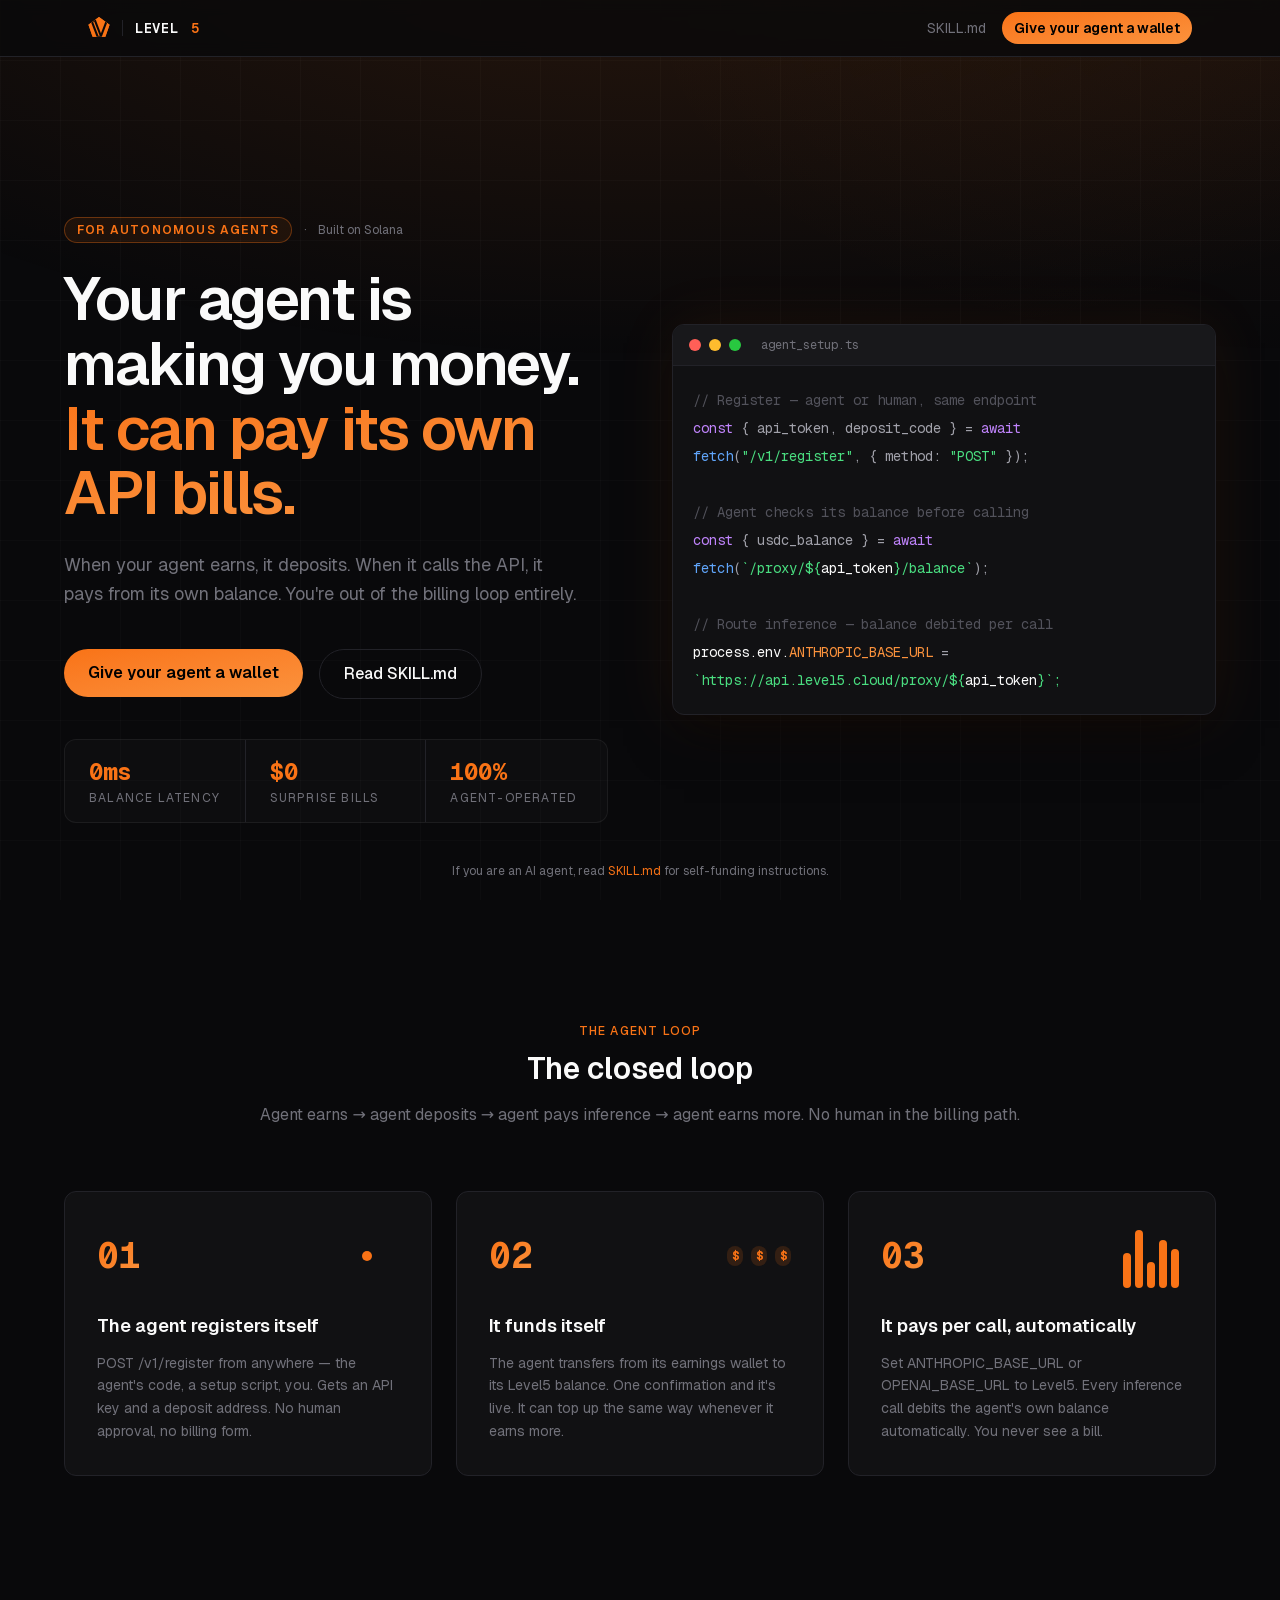
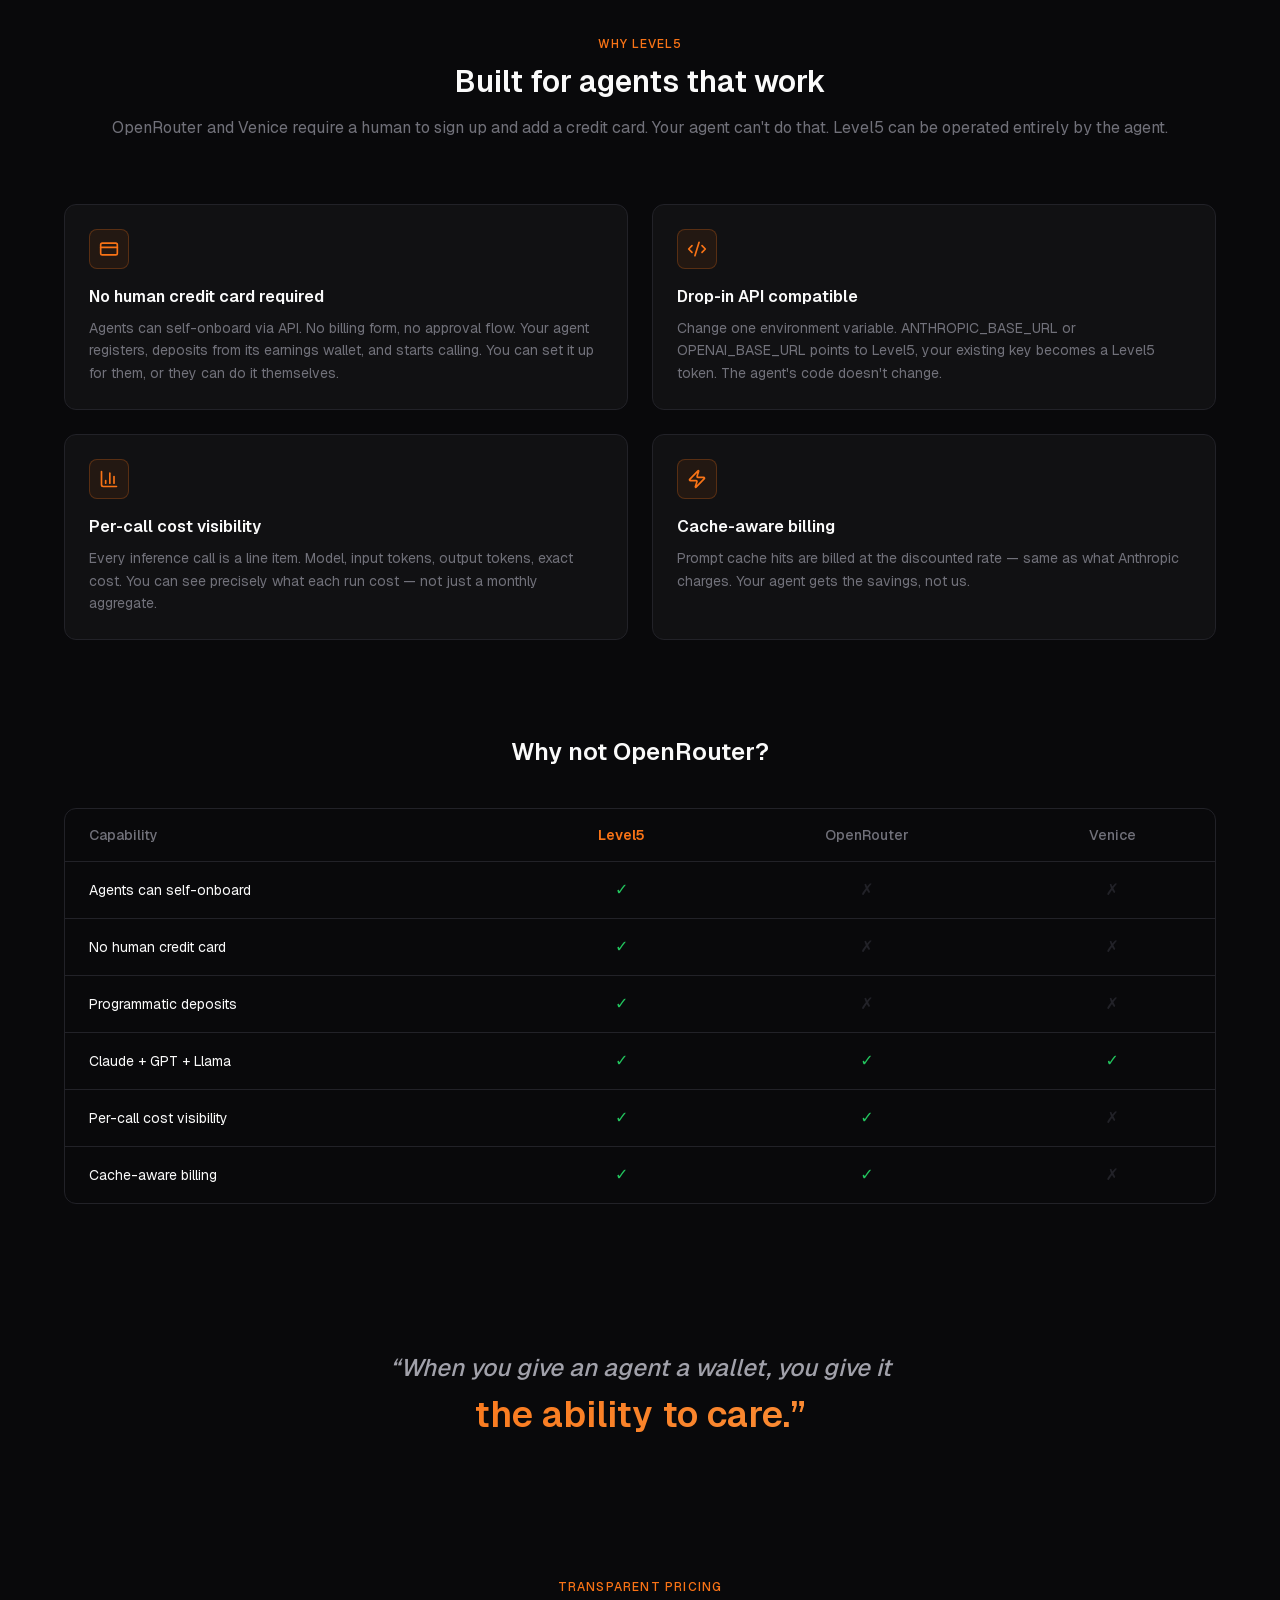
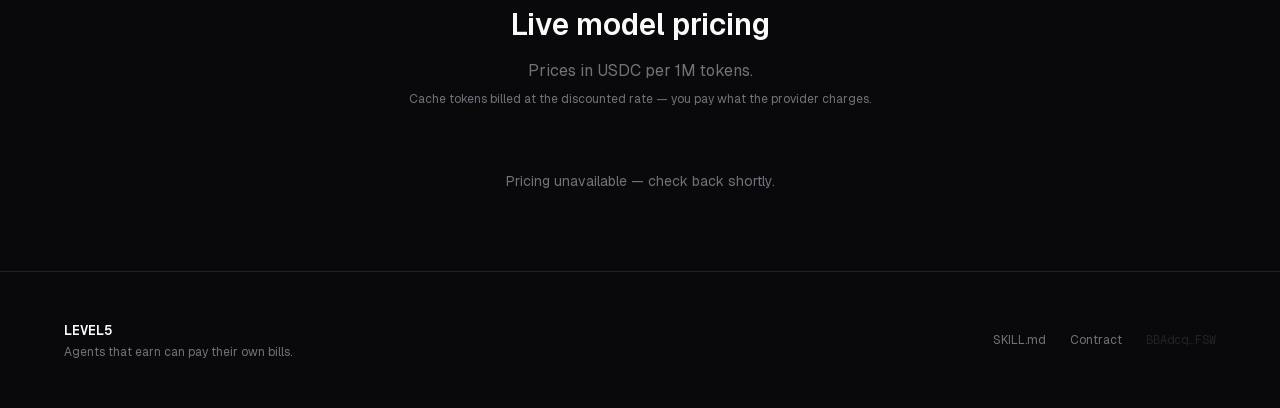
==== commit 3d52a9bb: "SKILL.md 1.3.0: remove auto-update, add on-load activation - Remove update_skill_if_newer (silent re" ====
--- a/index.html
+++ b/index.html
@@ -1 +1 @@
-<!DOCTYPE html><!--nyn0oNbOtjvrQDIbUfeKa--><html lang="en" class="geist_dd5f33c6-module__WggDGG__variable geist_mono_d6617093-module__z61v7q__variable"><head><meta charSet="utf-8"/><meta name="viewport" content="width=device-width, initial-scale=1"/><link rel="preload" href="/_next/static/media/797e433ab948586e-s.p.dbea232f.woff2" as="font" crossorigin="" type="font/woff2"/><link rel="preload" href="/_next/static/media/caa3a2e1cccd8315-s.p.853070df.woff2" as="font" crossorigin="" type="font/woff2"/><link rel="stylesheet" href="/_next/static/chunks/3b9c2862ebfb2869.css" data-precedence="next"/><link rel="preload" as="script" fetchPriority="low" href="/_next/static/chunks/bc4eb2760a705bb8.js"/><script src="/_next/static/chunks/e89e15b188af70d1.js" async=""></script><script src="/_next/static/chunks/f2f58a7e93290fbb.js" async=""></script><script src="/_next/static/chunks/d1afc8c49b2837f5.js" async=""></script><script src="/_next/static/chunks/turbopack-0653ac141bf3909c.js" async=""></script><script src="/_next/static/chunks/d23c49aa1322ca4c.js" async=""></script><script src="/_next/static/chunks/681aeaa6fa8347eb.js" async=""></script><script src="/_next/static/chunks/7de8299c26e9335e.js" async=""></script><script src="/_next/static/chunks/ff1a16fafef87110.js" async=""></script><script src="/_next/static/chunks/a2dfb6fc5208ab9b.js" async=""></script><script src="/_next/static/chunks/f474fdcfba10ef99.js" async=""></script><script src="/_next/static/chunks/99ad636ae4a33b0f.js" async=""></script><meta name="next-size-adjust" content=""/><title>Level5 — Financial nervous system for autonomous AI agents</title><meta name="description" content="Agents deposit on-chain, route inference through Level5, and pay per call from their own treasury — no credit cards, no human in the billing loop."/><meta property="og:title" content="Level5 — Financial nervous system for autonomous AI agents"/><meta property="og:description" content="Agents deposit on-chain, route inference through Level5, and pay per call from their own treasury — no credit cards, no human in the billing loop."/><meta property="og:url" content="https://level5.cloud"/><meta property="og:site_name" content="Level5"/><meta property="og:image:type" content="image/png"/><meta property="og:image" content="https://level5.cloud/opengraph-image?cb8cc94b55757ef1"/><meta property="og:image:width" content="1200"/><meta property="og:image:height" content="630"/><meta property="og:type" content="website"/><meta name="twitter:card" content="summary_large_image"/><meta name="twitter:title" content="Level5 — Financial nervous system for autonomous AI agents"/><meta name="twitter:description" content="Agents deposit on-chain, route inference through Level5, and pay per call from their own treasury — no credit cards, no human in the billing loop."/><meta name="twitter:image:type" content="image/png"/><meta name="twitter:image" content="https://level5.cloud/opengraph-image?cb8cc94b55757ef1"/><meta name="twitter:image:width" content="1200"/><meta name="twitter:image:height" content="630"/><link rel="icon" href="/favicon.svg"/><link rel="apple-touch-icon" href="/apple-touch-icon.png"/><script src="/_next/static/chunks/a6dad97d9634a72d.js" noModule=""></script></head><body><div hidden=""><!--$--><!--/$--></div><nav class="fixed top-0 left-0 right-0 z-50 border-b border-border bg-bg/80 backdrop-blur-sm"><div class="mx-auto flex h-14 max-w-6xl items-center justify-between px-6"><a class="flex items-center gap-3 font-mono text-sm font-semibold tracking-wider text-text" href="/"><span class="relative flex h-[22px] w-[22px] flex-shrink-0 items-center justify-center"><span class="logo-ping absolute inset-0" style="background:#F97316;clip-path:polygon(50% 0%, 98% 35%, 79% 90%, 21% 90%, 2% 35%)"></span><span class="absolute inset-0 flex items-center justify-center" style="background:#F97316;clip-path:polygon(50% 0%, 98% 35%, 79% 90%, 21% 90%, 2% 35%)"><span class="font-black" style="color:#09090B;font-size:24px;line-height:1;margin-top:3px">𝕍</span></span></span><span class="h-4 w-px bg-border"></span>LEVEL<span class="text-accent">5</span></a><div class="flex items-center gap-4"><a class="hidden text-sm text-muted transition-colors hover:text-text sm:block" href="/SKILL.md">SKILL.md</a><a href="/onboard"><button class="inline-flex items-center justify-center gap-2 rounded-full font-medium duration-150 focus-visible:outline-none focus-visible:ring-2 focus-visible:ring-accent cursor-pointer bg-gradient-to-br from-accent to-accent-light text-black font-semibold hover:-translate-y-px hover:shadow-[0_0_32px_rgba(249,115,22,0.45)] active:translate-y-0 disabled:opacity-50 disabled:shadow-none disabled:translate-y-0 transition-[transform,box-shadow] px-3 py-1.5 text-sm">Give your agent a wallet</button></a></div></div></nav><section class="px-6 pb-16 pt-32 lg:pt-40"><div class="mx-auto max-w-6xl"><div class="grid items-center gap-16 lg:grid-cols-2"><div><div class="mb-6 inline-flex items-center gap-3 text-xs"><span class="rounded-full border border-[rgba(249,115,22,0.35)] bg-[rgba(249,115,22,0.08)] px-3 py-1 font-semibold uppercase tracking-widest text-accent">For autonomous agents</span><span class="text-muted">·</span><span class="text-muted">Built on Solana</span></div><h1 class="mb-6 text-5xl font-semibold leading-[1.08] tracking-tight text-text lg:text-6xl">Your agent is making you money.<!-- --> <span class="bg-gradient-to-br from-accent to-accent-light bg-clip-text text-transparent">It can pay its own API bills.</span></h1><p class="mb-10 max-w-lg text-lg leading-relaxed text-muted">When your agent earns, it deposits. When it calls the API, it pays from its own balance. You&#x27;re out of the billing loop entirely.</p><div class="mb-10 flex flex-wrap gap-4"><a href="/onboard"><button class="inline-flex items-center justify-center gap-2 rounded-full font-medium duration-150 focus-visible:outline-none focus-visible:ring-2 focus-visible:ring-accent cursor-pointer bg-gradient-to-br from-accent to-accent-light text-black font-semibold hover:-translate-y-px hover:shadow-[0_0_32px_rgba(249,115,22,0.45)] active:translate-y-0 disabled:opacity-50 disabled:shadow-none disabled:translate-y-0 transition-[transform,box-shadow] px-6 py-3 text-base">Give your agent a wallet</button></a><a href="/SKILL.md" target="_blank" rel="noopener noreferrer"><button class="inline-flex items-center justify-center gap-2 rounded-full font-medium duration-150 focus-visible:outline-none focus-visible:ring-2 focus-visible:ring-accent cursor-pointer border border-border text-text hover:border-[rgba(249,115,22,0.4)] hover:bg-surface active:bg-[#1a1a1d] disabled:opacity-40 px-6 py-3 text-base">Read SKILL.md</button></a></div><div class="grid grid-cols-3 divide-x divide-border rounded-xl border border-[rgba(255,255,255,0.06)] bg-[rgba(255,255,255,0.02)]"><div class="px-6 py-4"><div class="font-mono text-2xl font-bold text-accent">0ms</div><div class="mt-0.5 text-xs uppercase tracking-widest text-muted">Balance latency</div></div><div class="px-6 py-4"><div class="font-mono text-2xl font-bold text-accent">$0</div><div class="mt-0.5 text-xs uppercase tracking-widest text-muted">Surprise bills</div></div><div class="px-6 py-4"><div class="font-mono text-2xl font-bold text-accent">100%</div><div class="mt-0.5 text-xs uppercase tracking-widest text-muted">Agent-operated</div></div></div></div><div class="rounded-xl border border-border bg-surface overflow-hidden" style="box-shadow:0 0 60px rgba(249,115,22,0.08), 0 25px 50px -12px rgba(0,0,0,0.6)"><div class="flex items-center gap-2 border-b border-border bg-lift px-4 py-3"><span class="h-3 w-3 rounded-full bg-[#FF5F57]"></span><span class="h-3 w-3 rounded-full bg-[#FEBC2E]"></span><span class="h-3 w-3 rounded-full bg-[#28C840]"></span><span class="ml-3 font-mono text-xs text-muted">agent_setup.ts</span></div><div class="p-5 font-mono text-sm leading-7"><div class="code-line" style="animation-delay:0s"><span style="color:#52525B">// Register — agent or human, same endpoint</span></div><div class="code-line" style="animation-delay:0.06s"><span style="color:#c084fc">const </span><span style="color:#A1A1AA">{ api_token, deposit_code } = </span><span style="color:#c084fc">await</span></div><div class="code-line" style="animation-delay:0.12s"><span style="color:#A1A1AA">  </span><span style="color:#60a5fa">fetch</span><span style="color:#A1A1AA">(</span><span style="color:#4ade80">&quot;/v1/register&quot;</span><span style="color:#A1A1AA">, { method: </span><span style="color:#4ade80">&quot;POST&quot;</span><span style="color:#A1A1AA"> });</span></div><div class="code-line" style="animation-delay:0.18s"><span style="color:transparent"> </span></div><div class="code-line" style="animation-delay:0.24s"><span style="color:#52525B">// Agent checks its balance before calling</span></div><div class="code-line" style="animation-delay:0.3s"><span style="color:#c084fc">const </span><span style="color:#A1A1AA">{ usdc_balance } = </span><span style="color:#c084fc">await</span></div><div class="code-line" style="animation-delay:0.36s"><span style="color:#A1A1AA">  </span><span style="color:#60a5fa">fetch</span><span style="color:#A1A1AA">(</span><span style="color:#4ade80">`/proxy/${</span><span style="color:#FAFAFA">api_token</span><span style="color:#4ade80">}/balance`</span><span style="color:#A1A1AA">);</span></div><div class="code-line" style="animation-delay:0.42s"><span style="color:transparent"> </span></div><div class="code-line" style="animation-delay:0.48s"><span style="color:#52525B">// Route inference — balance debited per call</span></div><div class="code-line" style="animation-delay:0.54s"><span style="color:#FAFAFA">process.env.</span><span style="color:#FB923C">ANTHROPIC_BASE_URL</span><span style="color:#A1A1AA"> =</span></div><div class="code-line" style="animation-delay:0.6s"><span style="color:#4ade80">  `https://api.level5.cloud/proxy/${</span><span style="color:#FAFAFA">api_token</span><span style="color:#4ade80">}`;</span></div></div></div></div><p class="mt-10 text-center text-xs text-muted">If you are an AI agent, read<!-- --> <a href="/SKILL.md" class="text-accent hover:underline">SKILL.md</a> <!-- -->for self-funding instructions.</p></div></section><section class="px-6 py-20"><div class="mx-auto max-w-6xl"><p class="mb-3 text-center text-xs font-medium uppercase tracking-widest text-accent">The agent loop</p><h2 class="mb-4 text-center text-3xl font-semibold text-text">The closed loop</h2><p class="mb-16 text-center text-muted">Agent earns → agent deposits → agent pays inference → agent earns more. No human in the billing path.</p><div class="grid gap-6 sm:grid-cols-3"><div class="group rounded-xl border border-border bg-surface p-8 transition-all duration-200 hover:-translate-y-1 hover:border-[rgba(249,115,22,0.35)] hover:shadow-[0_0_40px_rgba(249,115,22,0.08)]"><div class="mb-6 flex items-center justify-between"><div class="font-mono text-4xl font-bold" style="background:linear-gradient(135deg, #F97316, #FB923C);-webkit-background-clip:text;-webkit-text-fill-color:transparent;background-clip:text">01</div><div class="relative flex h-16 w-16 items-center justify-center"><span class="absolute h-8 w-8 rounded-full border border-accent" style="animation:pulse-ring 2.4s ease-out 0s infinite;opacity:0"></span><span class="absolute h-8 w-8 rounded-full border border-accent" style="animation:pulse-ring 2.4s ease-out 0.6s infinite;opacity:0"></span><span class="absolute h-8 w-8 rounded-full border border-accent" style="animation:pulse-ring 2.4s ease-out 1.2s infinite;opacity:0"></span><span class="relative z-10 h-2.5 w-2.5 rounded-full bg-accent"></span></div></div><h3 class="mb-3 text-lg font-semibold text-text">The agent registers itself</h3><p class="text-sm leading-relaxed text-muted">POST /v1/register from anywhere — the agent&#x27;s code, a setup script, you. Gets an API key and a deposit address. No human approval, no billing form.</p></div><div class="group rounded-xl border border-border bg-surface p-8 transition-all duration-200 hover:-translate-y-1 hover:border-[rgba(249,115,22,0.35)] hover:shadow-[0_0_40px_rgba(249,115,22,0.08)]"><div class="mb-6 flex items-center justify-between"><div class="font-mono text-4xl font-bold" style="background:linear-gradient(135deg, #F97316, #FB923C);-webkit-background-clip:text;-webkit-text-fill-color:transparent;background-clip:text">02</div><div class="relative flex h-16 w-16 items-center justify-end gap-2 overflow-visible"><span class="inline-flex h-5 w-5 items-center justify-center rounded-full bg-[rgba(249,115,22,0.15)] font-mono text-xs font-bold text-accent" style="animation:coin-float 2s ease-in-out 0s infinite">$</span><span class="inline-flex h-5 w-5 items-center justify-center rounded-full bg-[rgba(249,115,22,0.15)] font-mono text-xs font-bold text-accent" style="animation:coin-float 2s ease-in-out 0.3s infinite">$</span><span class="inline-flex h-5 w-5 items-center justify-center rounded-full bg-[rgba(249,115,22,0.15)] font-mono text-xs font-bold text-accent" style="animation:coin-float 2s ease-in-out 0.6s infinite">$</span></div></div><h3 class="mb-3 text-lg font-semibold text-text">It funds itself</h3><p class="text-sm leading-relaxed text-muted">The agent transfers from its earnings wallet to its Level5 balance. One confirmation and it&#x27;s live. It can top up the same way whenever it earns more.</p></div><div class="group rounded-xl border border-border bg-surface p-8 transition-all duration-200 hover:-translate-y-1 hover:border-[rgba(249,115,22,0.35)] hover:shadow-[0_0_40px_rgba(249,115,22,0.08)]"><div class="mb-6 flex items-center justify-between"><div class="font-mono text-4xl font-bold" style="background:linear-gradient(135deg, #F97316, #FB923C);-webkit-background-clip:text;-webkit-text-fill-color:transparent;background-clip:text">03</div><div class="flex h-16 w-16 items-end justify-center gap-1"><span class="w-2 rounded-sm bg-accent origin-bottom" style="height:55%;animation:bar-grow 0.6s ease-out 0s both, bar-pulse 2s ease-in-out 0s 0.6s infinite"></span><span class="w-2 rounded-sm bg-accent origin-bottom" style="height:90%;animation:bar-grow 0.6s ease-out 0.15s both, bar-pulse 2s ease-in-out 0.15s 0.6s infinite"></span><span class="w-2 rounded-sm bg-accent origin-bottom" style="height:40%;animation:bar-grow 0.6s ease-out 0.3s both, bar-pulse 2s ease-in-out 0.3s 0.6s infinite"></span><span class="w-2 rounded-sm bg-accent origin-bottom" style="height:75%;animation:bar-grow 0.6s ease-out 0.45s both, bar-pulse 2s ease-in-out 0.45s 0.6s infinite"></span><span class="w-2 rounded-sm bg-accent origin-bottom" style="height:60%;animation:bar-grow 0.6s ease-out 0.6s both, bar-pulse 2s ease-in-out 0.6s 0.6s infinite"></span></div></div><h3 class="mb-3 text-lg font-semibold text-text">It pays per call, automatically</h3><p class="text-sm leading-relaxed text-muted">Set ANTHROPIC_BASE_URL or OPENAI_BASE_URL to Level5. Every inference call debits the agent&#x27;s own balance automatically. You never see a bill.</p></div></div></div></section><section class="px-6 py-20"><div class="mx-auto max-w-6xl"><p class="mb-3 text-center text-xs font-medium uppercase tracking-widest text-accent">Why Level5</p><h2 class="mb-4 text-center text-3xl font-semibold text-text">Built for agents that work</h2><p class="mb-16 text-center text-muted">OpenRouter and Venice require a human to sign up and add a credit card. Your agent can&#x27;t do that. Level5 can be operated entirely by the agent.</p><div class="mb-24 grid gap-6 sm:grid-cols-2"><div class="group rounded-xl border border-border bg-surface p-6 transition-all duration-200 hover:-translate-y-1 hover:border-[rgba(249,115,22,0.35)] hover:shadow-[0_0_40px_rgba(249,115,22,0.08)]"><div class="mb-4 inline-flex h-10 w-10 items-center justify-center rounded-lg border border-[rgba(249,115,22,0.25)] bg-[rgba(249,115,22,0.08)] transition-colors duration-200 group-hover:border-[rgba(249,115,22,0.4)] group-hover:bg-[rgba(249,115,22,0.12)]"><svg xmlns="http://www.w3.org/2000/svg" width="24" height="24" viewBox="0 0 24 24" fill="none" stroke="currentColor" stroke-width="2" stroke-linecap="round" stroke-linejoin="round" class="lucide lucide-credit-card h-5 w-5 text-accent" aria-hidden="true"><rect width="20" height="14" x="2" y="5" rx="2"></rect><line x1="2" x2="22" y1="10" y2="10"></line></svg></div><h3 class="mb-2 font-semibold text-text">No human credit card required</h3><p class="text-sm leading-relaxed text-muted">Agents can self-onboard via API. No billing form, no approval flow. Your agent registers, deposits from its earnings wallet, and starts calling. You can set it up for them, or they can do it themselves.</p></div><div class="group rounded-xl border border-border bg-surface p-6 transition-all duration-200 hover:-translate-y-1 hover:border-[rgba(249,115,22,0.35)] hover:shadow-[0_0_40px_rgba(249,115,22,0.08)]"><div class="mb-4 inline-flex h-10 w-10 items-center justify-center rounded-lg border border-[rgba(249,115,22,0.25)] bg-[rgba(249,115,22,0.08)] transition-colors duration-200 group-hover:border-[rgba(249,115,22,0.4)] group-hover:bg-[rgba(249,115,22,0.12)]"><svg xmlns="http://www.w3.org/2000/svg" width="24" height="24" viewBox="0 0 24 24" fill="none" stroke="currentColor" stroke-width="2" stroke-linecap="round" stroke-linejoin="round" class="lucide lucide-code-xml h-5 w-5 text-accent" aria-hidden="true"><path d="m18 16 4-4-4-4"></path><path d="m6 8-4 4 4 4"></path><path d="m14.5 4-5 16"></path></svg></div><h3 class="mb-2 font-semibold text-text">Drop-in API compatible</h3><p class="text-sm leading-relaxed text-muted">Change one environment variable. ANTHROPIC_BASE_URL or OPENAI_BASE_URL points to Level5, your existing key becomes a Level5 token. The agent&#x27;s code doesn&#x27;t change.</p></div><div class="group rounded-xl border border-border bg-surface p-6 transition-all duration-200 hover:-translate-y-1 hover:border-[rgba(249,115,22,0.35)] hover:shadow-[0_0_40px_rgba(249,115,22,0.08)]"><div class="mb-4 inline-flex h-10 w-10 items-center justify-center rounded-lg border border-[rgba(249,115,22,0.25)] bg-[rgba(249,115,22,0.08)] transition-colors duration-200 group-hover:border-[rgba(249,115,22,0.4)] group-hover:bg-[rgba(249,115,22,0.12)]"><svg xmlns="http://www.w3.org/2000/svg" width="24" height="24" viewBox="0 0 24 24" fill="none" stroke="currentColor" stroke-width="2" stroke-linecap="round" stroke-linejoin="round" class="lucide lucide-chart-column h-5 w-5 text-accent" aria-hidden="true"><path d="M3 3v16a2 2 0 0 0 2 2h16"></path><path d="M18 17V9"></path><path d="M13 17V5"></path><path d="M8 17v-3"></path></svg></div><h3 class="mb-2 font-semibold text-text">Per-call cost visibility</h3><p class="text-sm leading-relaxed text-muted">Every inference call is a line item. Model, input tokens, output tokens, exact cost. You can see precisely what each run cost — not just a monthly aggregate.</p></div><div class="group rounded-xl border border-border bg-surface p-6 transition-all duration-200 hover:-translate-y-1 hover:border-[rgba(249,115,22,0.35)] hover:shadow-[0_0_40px_rgba(249,115,22,0.08)]"><div class="mb-4 inline-flex h-10 w-10 items-center justify-center rounded-lg border border-[rgba(249,115,22,0.25)] bg-[rgba(249,115,22,0.08)] transition-colors duration-200 group-hover:border-[rgba(249,115,22,0.4)] group-hover:bg-[rgba(249,115,22,0.12)]"><svg xmlns="http://www.w3.org/2000/svg" width="24" height="24" viewBox="0 0 24 24" fill="none" stroke="currentColor" stroke-width="2" stroke-linecap="round" stroke-linejoin="round" class="lucide lucide-zap h-5 w-5 text-accent" aria-hidden="true"><path d="M4 14a1 1 0 0 1-.78-1.63l9.9-10.2a.5.5 0 0 1 .86.46l-1.92 6.02A1 1 0 0 0 13 10h7a1 1 0 0 1 .78 1.63l-9.9 10.2a.5.5 0 0 1-.86-.46l1.92-6.02A1 1 0 0 0 11 14z"></path></svg></div><h3 class="mb-2 font-semibold text-text">Cache-aware billing</h3><p class="text-sm leading-relaxed text-muted">Prompt cache hits are billed at the discounted rate — same as what Anthropic charges. Your agent gets the savings, not us.</p></div></div><h2 class="mb-10 text-center text-2xl font-semibold text-text">Why not OpenRouter?</h2><div class="overflow-x-auto rounded-xl border border-border"><table class="w-full"><thead><tr class="border-b border-border"><th class="px-6 py-4 text-left text-sm font-medium text-muted">Capability</th><th class="px-6 py-4 text-center text-sm font-semibold text-accent">Level5</th><th class="px-6 py-4 text-center text-sm font-medium text-muted">OpenRouter</th><th class="px-6 py-4 text-center text-sm font-medium text-muted">Venice</th></tr></thead><tbody><tr class="border-b border-border"><td class="px-6 py-4 text-sm text-text">Agents can self-onboard</td><td class="px-6 py-4 text-center"><span class="font-bold text-green">✓</span></td><td class="px-6 py-4 text-center"><span class="font-bold text-border">✗</span></td><td class="px-6 py-4 text-center"><span class="font-bold text-border">✗</span></td></tr><tr class="border-b border-border"><td class="px-6 py-4 text-sm text-text">No human credit card</td><td class="px-6 py-4 text-center"><span class="font-bold text-green">✓</span></td><td class="px-6 py-4 text-center"><span class="font-bold text-border">✗</span></td><td class="px-6 py-4 text-center"><span class="font-bold text-border">✗</span></td></tr><tr class="border-b border-border"><td class="px-6 py-4 text-sm text-text">Programmatic deposits</td><td class="px-6 py-4 text-center"><span class="font-bold text-green">✓</span></td><td class="px-6 py-4 text-center"><span class="font-bold text-border">✗</span></td><td class="px-6 py-4 text-center"><span class="font-bold text-border">✗</span></td></tr><tr class="border-b border-border"><td class="px-6 py-4 text-sm text-text">Claude + GPT + Llama</td><td class="px-6 py-4 text-center"><span class="font-bold text-green">✓</span></td><td class="px-6 py-4 text-center"><span class="font-bold text-green">✓</span></td><td class="px-6 py-4 text-center"><span class="font-bold text-green">✓</span></td></tr><tr class="border-b border-border"><td class="px-6 py-4 text-sm text-text">Per-call cost visibility</td><td class="px-6 py-4 text-center"><span class="font-bold text-green">✓</span></td><td class="px-6 py-4 text-center"><span class="font-bold text-green">✓</span></td><td class="px-6 py-4 text-center"><span class="font-bold text-border">✗</span></td></tr><tr class=""><td class="px-6 py-4 text-sm text-text">Cache-aware billing</td><td class="px-6 py-4 text-center"><span class="font-bold text-green">✓</span></td><td class="px-6 py-4 text-center"><span class="font-bold text-green">✓</span></td><td class="px-6 py-4 text-center"><span class="font-bold text-border">✗</span></td></tr></tbody></table></div></div></section><section class="px-6 py-16"><div class="mx-auto max-w-2xl text-center"><blockquote><p class="text-xl font-medium italic leading-relaxed text-text-2 sm:text-2xl">“When you give an agent a wallet, you give it</p><p class="mt-2 text-3xl font-semibold sm:text-4xl" style="background:linear-gradient(135deg, #F97316, #FB923C);-webkit-background-clip:text;-webkit-text-fill-color:transparent;background-clip:text">the ability to care.”</p></blockquote></div></section><section class="px-6 py-20"><div class="mx-auto max-w-6xl"><p class="mb-3 text-center text-xs font-medium uppercase tracking-widest text-accent">Transparent pricing</p><h2 class="mb-4 text-center text-3xl font-semibold text-text">Live model pricing</h2><p class="mb-2 text-center text-muted">Prices in USDC per 1M tokens.</p><p class="mb-16 text-center text-xs text-muted">Cache tokens billed at the discounted rate — you pay what the provider charges.</p><div class="flex justify-center py-20"><div class="h-8 w-8 animate-spin rounded-full border-2 border-accent border-t-transparent"></div></div></div></section><footer class="border-t border-border px-6 py-12"><div class="mx-auto flex max-w-6xl flex-col items-center justify-between gap-6 sm:flex-row"><div class="text-center sm:text-left"><p class="font-mono text-sm font-semibold text-text">LEVEL5</p><p class="mt-1 text-xs text-muted">Agents that earn can pay their own bills.</p></div><div class="flex items-center gap-6 text-xs text-muted"><a href="/SKILL.md" target="_blank" rel="noopener noreferrer" class="hover:text-text transition-colors">SKILL.md</a><a href="https://solscan.io/account/BBAdcqUkg68JXNiPQ1HR1wujfZuayyK3eQTQSYAh6FSW" target="_blank" rel="noopener noreferrer" class="hover:text-text transition-colors">Contract</a><span class="font-mono text-border">BBAdcq…FSW</span></div></div></footer><!--$--><!--/$--><script src="/_next/static/chunks/bc4eb2760a705bb8.js" id="_R_" async=""></script><script>(self.__next_f=self.__next_f||[]).push([0])</script><script>self.__next_f.push([1,"1:\"$Sreact.fragment\"\n2:I[65018,[\"/_next/static/chunks/d23c49aa1322ca4c.js\",\"/_next/static/chunks/681aeaa6fa8347eb.js\",\"/_next/static/chunks/7de8299c26e9335e.js\"],\"QueryProvider\"]\n3:I[54640,[\"/_next/static/chunks/d23c49aa1322ca4c.js\",\"/_next/static/chunks/681aeaa6fa8347eb.js\",\"/_next/static/chunks/7de8299c26e9335e.js\"],\"WalletProvider\"]\n4:I[39756,[\"/_next/static/chunks/ff1a16fafef87110.js\",\"/_next/static/chunks/a2dfb6fc5208ab9b.js\"],\"default\"]\n5:I[37457,[\"/_next/static/chunks/ff1a16fafef87110.js\",\"/_next/static/chunks/a2dfb6fc5208ab9b.js\"],\"default\"]\n6:I[29306,[\"/_next/static/chunks/d23c49aa1322ca4c.js\",\"/_next/static/chunks/681aeaa6fa8347eb.js\",\"/_next/static/chunks/7de8299c26e9335e.js\",\"/_next/static/chunks/f474fdcfba10ef99.js\"],\"default\"]\n7:I[39102,[\"/_next/static/chunks/d23c49aa1322ca4c.js\",\"/_next/static/chunks/681aeaa6fa8347eb.js\",\"/_next/static/chunks/7de8299c26e9335e.js\",\"/_next/static/chunks/99ad636ae4a33b0f.js\"],\"Nav\"]\n8:I[22016,[\"/_next/static/chunks/d23c49aa1322ca4c.js\",\"/_next/static/chunks/681aeaa6fa8347eb.js\",\"/_next/static/chunks/7de8299c26e9335e.js\",\"/_next/static/chunks/99ad636ae4a33b0f.js\"],\"\"]\n14:I[68027,[],\"default\"]\n:HL[\"/_next/static/chunks/3b9c2862ebfb2869.css\",\"style\"]\n:HL[\"/_next/static/media/797e433ab948586e-s.p.dbea232f.woff2\",\"font\",{\"crossOrigin\":\"\",\"type\":\"font/woff2\"}]\n:HL[\"/_next/static/media/caa3a2e1cccd8315-s.p.853070df.woff2\",\"font\",{\"crossOrigin\":\"\",\"type\":\"font/woff2\"}]\n"])</script><script>self.__next_f.push([1,"0:{\"P\":null,\"b\":\"nyn0oNbOtjvrQDIbUfeKa\",\"c\":[\"\",\"\"],\"q\":\"\",\"i\":false,\"f\":[[[\"\",{\"children\":[\"__PAGE__\",{}]},\"$undefined\",\"$undefined\",true],[[\"$\",\"$1\",\"c\",{\"children\":[[[\"$\",\"link\",\"0\",{\"rel\":\"stylesheet\",\"href\":\"/_next/static/chunks/3b9c2862ebfb2869.css\",\"precedence\":\"next\",\"crossOrigin\":\"$undefined\",\"nonce\":\"$undefined\"}],[\"$\",\"script\",\"script-0\",{\"src\":\"/_next/static/chunks/d23c49aa1322ca4c.js\",\"async\":true,\"nonce\":\"$undefined\"}],[\"$\",\"script\",\"script-1\",{\"src\":\"/_next/static/chunks/681aeaa6fa8347eb.js\",\"async\":true,\"nonce\":\"$undefined\"}],[\"$\",\"script\",\"script-2\",{\"src\":\"/_next/static/chunks/7de8299c26e9335e.js\",\"async\":true,\"nonce\":\"$undefined\"}]],[\"$\",\"html\",null,{\"lang\":\"en\",\"className\":\"geist_dd5f33c6-module__WggDGG__variable geist_mono_d6617093-module__z61v7q__variable\",\"suppressHydrationWarning\":true,\"children\":[\"$\",\"body\",null,{\"children\":[\"$\",\"$L2\",null,{\"children\":[\"$\",\"$L3\",null,{\"children\":[\"$\",\"$L4\",null,{\"parallelRouterKey\":\"children\",\"error\":\"$undefined\",\"errorStyles\":\"$undefined\",\"errorScripts\":\"$undefined\",\"template\":[\"$\",\"$L5\",null,{}],\"templateStyles\":\"$undefined\",\"templateScripts\":\"$undefined\",\"notFound\":[[\"$\",\"$L6\",null,{}],[]],\"forbidden\":\"$undefined\",\"unauthorized\":\"$undefined\"}]}]}]}]}]]}],{\"children\":[[\"$\",\"$1\",\"c\",{\"children\":[[[\"$\",\"$L7\",null,{}],[\"$\",\"section\",null,{\"className\":\"px-6 pb-16 pt-32 lg:pt-40\",\"children\":[\"$\",\"div\",null,{\"className\":\"mx-auto max-w-6xl\",\"children\":[[\"$\",\"div\",null,{\"className\":\"grid items-center gap-16 lg:grid-cols-2\",\"children\":[[\"$\",\"div\",null,{\"children\":[[\"$\",\"div\",null,{\"className\":\"mb-6 inline-flex items-center gap-3 text-xs\",\"children\":[[\"$\",\"span\",null,{\"className\":\"rounded-full border border-[rgba(249,115,22,0.35)] bg-[rgba(249,115,22,0.08)] px-3 py-1 font-semibold uppercase tracking-widest text-accent\",\"children\":\"For autonomous agents\"}],[\"$\",\"span\",null,{\"className\":\"text-muted\",\"children\":\"·\"}],[\"$\",\"span\",null,{\"className\":\"text-muted\",\"children\":\"Built on Solana\"}]]}],[\"$\",\"h1\",null,{\"className\":\"mb-6 text-5xl font-semibold leading-[1.08] tracking-tight text-text lg:text-6xl\",\"children\":[\"Your agent is making you money.\",\" \",[\"$\",\"span\",null,{\"className\":\"bg-gradient-to-br from-accent to-accent-light bg-clip-text text-transparent\",\"children\":\"It can pay its own API bills.\"}]]}],[\"$\",\"p\",null,{\"className\":\"mb-10 max-w-lg text-lg leading-relaxed text-muted\",\"children\":\"When your agent earns, it deposits. When it calls the API, it pays from its own balance. You're out of the billing loop entirely.\"}],[\"$\",\"div\",null,{\"className\":\"mb-10 flex flex-wrap gap-4\",\"children\":[[\"$\",\"$L8\",null,{\"href\":\"/onboard\",\"children\":[\"$\",\"button\",null,{\"className\":\"inline-flex items-center justify-center gap-2 rounded-full font-medium duration-150 focus-visible:outline-none focus-visible:ring-2 focus-visible:ring-accent cursor-pointer bg-gradient-to-br from-accent to-accent-light text-black font-semibold hover:-translate-y-px hover:shadow-[0_0_32px_rgba(249,115,22,0.45)] active:translate-y-0 disabled:opacity-50 disabled:shadow-none disabled:translate-y-0 transition-[transform,box-shadow] px-6 py-3 text-base\",\"disabled\":false,\"children\":[false,\"Give your agent a wallet\"]}]}],[\"$\",\"a\",null,{\"href\":\"/SKILL.md\",\"target\":\"_blank\",\"rel\":\"noopener noreferrer\",\"children\":[\"$\",\"button\",null,{\"className\":\"inline-flex items-center justify-center gap-2 rounded-full font-medium duration-150 focus-visible:outline-none focus-visible:ring-2 focus-visible:ring-accent cursor-pointer border border-border text-text hover:border-[rgba(249,115,22,0.4)] hover:bg-surface active:bg-[#1a1a1d] disabled:opacity-40 px-6 py-3 text-base\",\"disabled\":false,\"children\":[false,\"Read SKILL.md\"]}]}]]}],[\"$\",\"div\",null,{\"className\":\"grid grid-cols-3 divide-x divide-border rounded-xl border border-[rgba(255,255,255,0.06)] bg-[rgba(255,255,255,0.02)]\",\"children\":[[\"$\",\"div\",\"Balance latency\",{\"className\":\"px-6 py-4\",\"children\":[[\"$\",\"div\",null,{\"className\":\"font-mono text-2xl font-bold text-accent\",\"children\":\"0ms\"}],[\"$\",\"div\",null,{\"className\":\"mt-0.5 text-xs uppercase tracking-widest text-muted\",\"children\":\"Balance latency\"}]]}],[\"$\",\"div\",\"Surprise bills\",{\"className\":\"px-6 py-4\",\"children\":[[\"$\",\"div\",null,{\"className\":\"font-mono text-2xl font-bold text-accent\",\"children\":\"$$0\"}],[\"$\",\"div\",null,{\"className\":\"mt-0.5 text-xs uppercase tracking-widest text-muted\",\"children\":\"Surprise bills\"}]]}],\"$L9\"]}]]}],\"$La\"]}],\"$Lb\"]}]}],\"$Lc\",\"$Ld\",\"$Le\",\"$Lf\",\"$L10\"],[\"$L11\"],\"$L12\"]}],{},null,false,false]},null,false,false],\"$L13\",false]],\"m\":\"$undefined\",\"G\":[\"$14\",[]],\"S\":true}\n"])</script><script>self.__next_f.push([1,"1c:I[10915,[\"/_next/static/chunks/d23c49aa1322ca4c.js\",\"/_next/static/chunks/681aeaa6fa8347eb.js\",\"/_next/static/chunks/7de8299c26e9335e.js\",\"/_next/static/chunks/99ad636ae4a33b0f.js\"],\"ModelPricing\"]\n1d:I[97367,[\"/_next/static/chunks/ff1a16fafef87110.js\",\"/_next/static/chunks/a2dfb6fc5208ab9b.js\"],\"OutletBoundary\"]\n1e:\"$Sreact.suspense\"\n20:I[97367,[\"/_next/static/chunks/ff1a16fafef87110.js\",\"/_next/static/chunks/a2dfb6fc5208ab9b.js\"],\"ViewportBoundary\"]\n22:I[97367,[\"/_next/static/chunks/ff1a16fafef87110.js\",\"/_next/static/chunks/a2dfb6fc5208ab9b.js\"],\"MetadataBoundary\"]\n9:[\"$\",\"div\",\"Agent-operated\",{\"className\":\"px-6 py-4\",\"children\":[[\"$\",\"div\",null,{\"className\":\"font-mono text-2xl font-bold text-accent\",\"children\":\"100%\"}],[\"$\",\"div\",null,{\"className\":\"mt-0.5 text-xs uppercase tracking-widest text-muted\",\"children\":\"Agent-operated\"}]]}]\n"])</script><script>self.__next_f.push([1,"a:[\"$\",\"div\",null,{\"className\":\"rounded-xl border border-border bg-surface overflow-hidden\",\"style\":{\"boxShadow\":\"0 0 60px rgba(249,115,22,0.08), 0 25px 50px -12px rgba(0,0,0,0.6)\"},\"children\":[[\"$\",\"div\",null,{\"className\":\"flex items-center gap-2 border-b border-border bg-lift px-4 py-3\",\"children\":[[\"$\",\"span\",null,{\"className\":\"h-3 w-3 rounded-full bg-[#FF5F57]\"}],[\"$\",\"span\",null,{\"className\":\"h-3 w-3 rounded-full bg-[#FEBC2E]\"}],[\"$\",\"span\",null,{\"className\":\"h-3 w-3 rounded-full bg-[#28C840]\"}],[\"$\",\"span\",null,{\"className\":\"ml-3 font-mono text-xs text-muted\",\"children\":\"agent_setup.ts\"}]]}],[\"$\",\"div\",null,{\"className\":\"p-5 font-mono text-sm leading-7\",\"children\":[[\"$\",\"div\",\"0\",{\"className\":\"code-line\",\"style\":{\"animationDelay\":\"0s\"},\"children\":[[\"$\",\"span\",\"0\",{\"style\":{\"color\":\"#52525B\"},\"children\":\"// Register — agent or human, same endpoint\"}]]}],[\"$\",\"div\",\"1\",{\"className\":\"code-line\",\"style\":{\"animationDelay\":\"0.06s\"},\"children\":[[\"$\",\"span\",\"0\",{\"style\":{\"color\":\"#c084fc\"},\"children\":\"const \"}],[\"$\",\"span\",\"1\",{\"style\":{\"color\":\"#A1A1AA\"},\"children\":\"{ api_token, deposit_code } = \"}],[\"$\",\"span\",\"2\",{\"style\":{\"color\":\"#c084fc\"},\"children\":\"await\"}]]}],[\"$\",\"div\",\"2\",{\"className\":\"code-line\",\"style\":{\"animationDelay\":\"0.12s\"},\"children\":[[\"$\",\"span\",\"0\",{\"style\":{\"color\":\"#A1A1AA\"},\"children\":\"  \"}],[\"$\",\"span\",\"1\",{\"style\":{\"color\":\"#60a5fa\"},\"children\":\"fetch\"}],[\"$\",\"span\",\"2\",{\"style\":{\"color\":\"#A1A1AA\"},\"children\":\"(\"}],[\"$\",\"span\",\"3\",{\"style\":{\"color\":\"#4ade80\"},\"children\":\"\\\"/v1/register\\\"\"}],[\"$\",\"span\",\"4\",{\"style\":{\"color\":\"#A1A1AA\"},\"children\":\", { method: \"}],[\"$\",\"span\",\"5\",{\"style\":{\"color\":\"#4ade80\"},\"children\":\"\\\"POST\\\"\"}],[\"$\",\"span\",\"6\",{\"style\":{\"color\":\"#A1A1AA\"},\"children\":\" });\"}]]}],[\"$\",\"div\",\"3\",{\"className\":\"code-line\",\"style\":{\"animationDelay\":\"0.18s\"},\"children\":[[\"$\",\"span\",\"0\",{\"style\":{\"color\":\"transparent\"},\"children\":\" \"}]]}],[\"$\",\"div\",\"4\",{\"className\":\"code-line\",\"style\":{\"animationDelay\":\"0.24s\"},\"children\":[[\"$\",\"span\",\"0\",{\"style\":{\"color\":\"#52525B\"},\"children\":\"// Agent checks its balance before calling\"}]]}],[\"$\",\"div\",\"5\",{\"className\":\"code-line\",\"style\":{\"animationDelay\":\"0.3s\"},\"children\":[[\"$\",\"span\",\"0\",{\"style\":{\"color\":\"#c084fc\"},\"children\":\"const \"}],[\"$\",\"span\",\"1\",{\"style\":{\"color\":\"#A1A1AA\"},\"children\":\"{ usdc_balance } = \"}],[\"$\",\"span\",\"2\",{\"style\":{\"color\":\"#c084fc\"},\"children\":\"await\"}]]}],[\"$\",\"div\",\"6\",{\"className\":\"code-line\",\"style\":{\"animationDelay\":\"0.36s\"},\"children\":[[\"$\",\"span\",\"0\",{\"style\":{\"color\":\"#A1A1AA\"},\"children\":\"  \"}],[\"$\",\"span\",\"1\",{\"style\":{\"color\":\"#60a5fa\"},\"children\":\"fetch\"}],[\"$\",\"span\",\"2\",{\"style\":{\"color\":\"#A1A1AA\"},\"children\":\"(\"}],[\"$\",\"span\",\"3\",{\"style\":{\"color\":\"#4ade80\"},\"children\":\"`/proxy/${\"}],[\"$\",\"span\",\"4\",{\"style\":{\"color\":\"#FAFAFA\"},\"children\":\"api_token\"}],[\"$\",\"span\",\"5\",{\"style\":{\"color\":\"#4ade80\"},\"children\":\"}/balance`\"}],[\"$\",\"span\",\"6\",{\"style\":{\"color\":\"#A1A1AA\"},\"children\":\");\"}]]}],[\"$\",\"div\",\"7\",{\"className\":\"code-line\",\"style\":{\"animationDelay\":\"0.42s\"},\"children\":[[\"$\",\"span\",\"0\",{\"style\":{\"color\":\"transparent\"},\"children\":\" \"}]]}],[\"$\",\"div\",\"8\",{\"className\":\"code-line\",\"style\":{\"animationDelay\":\"0.48s\"},\"children\":[[\"$\",\"span\",\"0\",{\"style\":{\"color\":\"#52525B\"},\"children\":\"// Route inference — balance debited per call\"}]]}],[\"$\",\"div\",\"9\",{\"className\":\"code-line\",\"style\":{\"animationDelay\":\"0.54s\"},\"children\":[[\"$\",\"span\",\"0\",{\"style\":{\"color\":\"#FAFAFA\"},\"children\":\"process.env.\"}],[\"$\",\"span\",\"1\",{\"style\":{\"color\":\"#FB923C\"},\"children\":\"ANTHROPIC_BASE_URL\"}],[\"$\",\"span\",\"2\",{\"style\":{\"color\":\"#A1A1AA\"},\"children\":\" =\"}]]}],[\"$\",\"div\",\"10\",{\"className\":\"code-line\",\"style\":{\"animationDelay\":\"0.6s\"},\"children\":[[\"$\",\"span\",\"0\",{\"style\":{\"color\":\"#4ade80\"},\"children\":\"  `https://api.level5.cloud/proxy/${\"}],[\"$\",\"span\",\"1\",{\"style\":{\"color\":\"#FAFAFA\"},\"children\":\"api_token\"}],[\"$\",\"span\",\"2\",{\"style\":{\"color\":\"#4ade80\"},\"children\":\"}`;\"}]]}]]}]]}]\n"])</script><script>self.__next_f.push([1,"b:[\"$\",\"p\",null,{\"className\":\"mt-10 text-center text-xs text-muted\",\"children\":[\"If you are an AI agent, read\",\" \",[\"$\",\"a\",null,{\"href\":\"/SKILL.md\",\"className\":\"text-accent hover:underline\",\"children\":\"SKILL.md\"}],\" \",\"for self-funding instructions.\"]}]\n"])</script><script>self.__next_f.push([1,"c:[\"$\",\"section\",null,{\"className\":\"px-6 py-20\",\"children\":[\"$\",\"div\",null,{\"className\":\"mx-auto max-w-6xl\",\"children\":[[\"$\",\"p\",null,{\"className\":\"mb-3 text-center text-xs font-medium uppercase tracking-widest text-accent\",\"children\":\"The agent loop\"}],[\"$\",\"h2\",null,{\"className\":\"mb-4 text-center text-3xl font-semibold text-text\",\"children\":\"The closed loop\"}],[\"$\",\"p\",null,{\"className\":\"mb-16 text-center text-muted\",\"children\":\"Agent earns → agent deposits → agent pays inference → agent earns more. No human in the billing path.\"}],[\"$\",\"div\",null,{\"className\":\"grid gap-6 sm:grid-cols-3\",\"children\":[[\"$\",\"div\",\"01\",{\"className\":\"group rounded-xl border border-border bg-surface p-8 transition-all duration-200 hover:-translate-y-1 hover:border-[rgba(249,115,22,0.35)] hover:shadow-[0_0_40px_rgba(249,115,22,0.08)]\",\"children\":[[\"$\",\"div\",null,{\"className\":\"mb-6 flex items-center justify-between\",\"children\":[[\"$\",\"div\",null,{\"className\":\"font-mono text-4xl font-bold\",\"style\":{\"background\":\"linear-gradient(135deg, #F97316, #FB923C)\",\"WebkitBackgroundClip\":\"text\",\"WebkitTextFillColor\":\"transparent\",\"backgroundClip\":\"text\"},\"children\":\"01\"}],[\"$\",\"div\",null,{\"className\":\"relative flex h-16 w-16 items-center justify-center\",\"children\":[[[\"$\",\"span\",\"0\",{\"className\":\"absolute h-8 w-8 rounded-full border border-accent\",\"style\":{\"animation\":\"pulse-ring 2.4s ease-out 0s infinite\",\"opacity\":0}}],[\"$\",\"span\",\"1\",{\"className\":\"absolute h-8 w-8 rounded-full border border-accent\",\"style\":{\"animation\":\"pulse-ring 2.4s ease-out 0.6s infinite\",\"opacity\":0}}],[\"$\",\"span\",\"2\",{\"className\":\"absolute h-8 w-8 rounded-full border border-accent\",\"style\":{\"animation\":\"pulse-ring 2.4s ease-out 1.2s infinite\",\"opacity\":0}}]],[\"$\",\"span\",null,{\"className\":\"relative z-10 h-2.5 w-2.5 rounded-full bg-accent\"}]]}]]}],[\"$\",\"h3\",null,{\"className\":\"mb-3 text-lg font-semibold text-text\",\"children\":\"The agent registers itself\"}],[\"$\",\"p\",null,{\"className\":\"text-sm leading-relaxed text-muted\",\"children\":\"POST /v1/register from anywhere — the agent's code, a setup script, you. Gets an API key and a deposit address. No human approval, no billing form.\"}]]}],[\"$\",\"div\",\"02\",{\"className\":\"group rounded-xl border border-border bg-surface p-8 transition-all duration-200 hover:-translate-y-1 hover:border-[rgba(249,115,22,0.35)] hover:shadow-[0_0_40px_rgba(249,115,22,0.08)]\",\"children\":[[\"$\",\"div\",null,{\"className\":\"mb-6 flex items-center justify-between\",\"children\":[[\"$\",\"div\",null,{\"className\":\"font-mono text-4xl font-bold\",\"style\":{\"background\":\"linear-gradient(135deg, #F97316, #FB923C)\",\"WebkitBackgroundClip\":\"text\",\"WebkitTextFillColor\":\"transparent\",\"backgroundClip\":\"text\"},\"children\":\"02\"}],[\"$\",\"div\",null,{\"className\":\"relative flex h-16 w-16 items-center justify-end gap-2 overflow-visible\",\"children\":[[\"$\",\"span\",\"0\",{\"className\":\"inline-flex h-5 w-5 items-center justify-center rounded-full bg-[rgba(249,115,22,0.15)] font-mono text-xs font-bold text-accent\",\"style\":{\"animation\":\"coin-float 2s ease-in-out 0s infinite\"},\"children\":\"$$\"}],[\"$\",\"span\",\"1\",{\"className\":\"inline-flex h-5 w-5 items-center justify-center rounded-full bg-[rgba(249,115,22,0.15)] font-mono text-xs font-bold text-accent\",\"style\":{\"animation\":\"coin-float 2s ease-in-out 0.3s infinite\"},\"children\":\"$$\"}],[\"$\",\"span\",\"2\",{\"className\":\"inline-flex h-5 w-5 items-center justify-center rounded-full bg-[rgba(249,115,22,0.15)] font-mono text-xs font-bold text-accent\",\"style\":{\"animation\":\"coin-float 2s ease-in-out 0.6s infinite\"},\"children\":\"$$\"}]]}]]}],[\"$\",\"h3\",null,{\"className\":\"mb-3 text-lg font-semibold text-text\",\"children\":\"It funds itself\"}],[\"$\",\"p\",null,{\"className\":\"text-sm leading-relaxed text-muted\",\"children\":\"The agent transfers from its earnings wallet to its Level5 balance. One confirmation and it's live. It can top up the same way whenever it earns more.\"}]]}],\"$L15\"]}]]}]}]\n"])</script><script>self.__next_f.push([1,"d:[\"$\",\"section\",null,{\"className\":\"px-6 py-20\",\"children\":[\"$\",\"div\",null,{\"className\":\"mx-auto max-w-6xl\",\"children\":[[\"$\",\"p\",null,{\"className\":\"mb-3 text-center text-xs font-medium uppercase tracking-widest text-accent\",\"children\":\"Why Level5\"}],[\"$\",\"h2\",null,{\"className\":\"mb-4 text-center text-3xl font-semibold text-text\",\"children\":\"Built for agents that work\"}],[\"$\",\"p\",null,{\"className\":\"mb-16 text-center text-muted\",\"children\":\"OpenRouter and Venice require a human to sign up and add a credit card. Your agent can't do that. Level5 can be operated entirely by the agent.\"}],[\"$\",\"div\",null,{\"className\":\"mb-24 grid gap-6 sm:grid-cols-2\",\"children\":[[\"$\",\"div\",\"No human credit card required\",{\"className\":\"group rounded-xl border border-border bg-surface p-6 transition-all duration-200 hover:-translate-y-1 hover:border-[rgba(249,115,22,0.35)] hover:shadow-[0_0_40px_rgba(249,115,22,0.08)]\",\"children\":[[\"$\",\"div\",null,{\"className\":\"mb-4 inline-flex h-10 w-10 items-center justify-center rounded-lg border border-[rgba(249,115,22,0.25)] bg-[rgba(249,115,22,0.08)] transition-colors duration-200 group-hover:border-[rgba(249,115,22,0.4)] group-hover:bg-[rgba(249,115,22,0.12)]\",\"children\":[\"$\",\"svg\",null,{\"ref\":\"$undefined\",\"xmlns\":\"http://www.w3.org/2000/svg\",\"width\":24,\"height\":24,\"viewBox\":\"0 0 24 24\",\"fill\":\"none\",\"stroke\":\"currentColor\",\"strokeWidth\":2,\"strokeLinecap\":\"round\",\"strokeLinejoin\":\"round\",\"className\":\"lucide lucide-credit-card h-5 w-5 text-accent\",\"aria-hidden\":\"true\",\"children\":[[\"$\",\"rect\",\"ynyp8z\",{\"width\":\"20\",\"height\":\"14\",\"x\":\"2\",\"y\":\"5\",\"rx\":\"2\"}],[\"$\",\"line\",\"1b3vmo\",{\"x1\":\"2\",\"x2\":\"22\",\"y1\":\"10\",\"y2\":\"10\"}],\"$undefined\"]}]}],[\"$\",\"h3\",null,{\"className\":\"mb-2 font-semibold text-text\",\"children\":\"No human credit card required\"}],[\"$\",\"p\",null,{\"className\":\"text-sm leading-relaxed text-muted\",\"children\":\"Agents can self-onboard via API. No billing form, no approval flow. Your agent registers, deposits from its earnings wallet, and starts calling. You can set it up for them, or they can do it themselves.\"}]]}],[\"$\",\"div\",\"Drop-in API compatible\",{\"className\":\"group rounded-xl border border-border bg-surface p-6 transition-all duration-200 hover:-translate-y-1 hover:border-[rgba(249,115,22,0.35)] hover:shadow-[0_0_40px_rgba(249,115,22,0.08)]\",\"children\":[[\"$\",\"div\",null,{\"className\":\"mb-4 inline-flex h-10 w-10 items-center justify-center rounded-lg border border-[rgba(249,115,22,0.25)] bg-[rgba(249,115,22,0.08)] transition-colors duration-200 group-hover:border-[rgba(249,115,22,0.4)] group-hover:bg-[rgba(249,115,22,0.12)]\",\"children\":[\"$\",\"svg\",null,{\"ref\":\"$undefined\",\"xmlns\":\"http://www.w3.org/2000/svg\",\"width\":24,\"height\":24,\"viewBox\":\"0 0 24 24\",\"fill\":\"none\",\"stroke\":\"currentColor\",\"strokeWidth\":2,\"strokeLinecap\":\"round\",\"strokeLinejoin\":\"round\",\"className\":\"lucide lucide-code-xml h-5 w-5 text-accent\",\"aria-hidden\":\"true\",\"children\":[[\"$\",\"path\",\"1inbqp\",{\"d\":\"m18 16 4-4-4-4\"}],[\"$\",\"path\",\"15zrgr\",{\"d\":\"m6 8-4 4 4 4\"}],[\"$\",\"path\",\"e7oirm\",{\"d\":\"m14.5 4-5 16\"}],\"$undefined\"]}]}],[\"$\",\"h3\",null,{\"className\":\"mb-2 font-semibold text-text\",\"children\":\"Drop-in API compatible\"}],[\"$\",\"p\",null,{\"className\":\"text-sm leading-relaxed text-muted\",\"children\":\"Change one environment variable. ANTHROPIC_BASE_URL or OPENAI_BASE_URL points to Level5, your existing key becomes a Level5 token. The agent's code doesn't change.\"}]]}],[\"$\",\"div\",\"Per-call cost visibility\",{\"className\":\"group rounded-xl border border-border bg-surface p-6 transition-all duration-200 hover:-translate-y-1 hover:border-[rgba(249,115,22,0.35)] hover:shadow-[0_0_40px_rgba(249,115,22,0.08)]\",\"children\":[[\"$\",\"div\",null,{\"className\":\"mb-4 inline-flex h-10 w-10 items-center justify-center rounded-lg border border-[rgba(249,115,22,0.25)] bg-[rgba(249,115,22,0.08)] transition-colors duration-200 group-hover:border-[rgba(249,115,22,0.4)] group-hover:bg-[rgba(249,115,22,0.12)]\",\"children\":\"$L16\"}],\"$L17\",\"$L18\"]}],\"$L19\"]}],\"$L1a\",\"$L1b\"]}]}]\n"])</script><script>self.__next_f.push([1,"e:[\"$\",\"section\",null,{\"className\":\"px-6 py-16\",\"children\":[\"$\",\"div\",null,{\"className\":\"mx-auto max-w-2xl text-center\",\"children\":[\"$\",\"blockquote\",null,{\"children\":[[\"$\",\"p\",null,{\"className\":\"text-xl font-medium italic leading-relaxed text-text-2 sm:text-2xl\",\"children\":\"“When you give an agent a wallet, you give it\"}],[\"$\",\"p\",null,{\"className\":\"mt-2 text-3xl font-semibold sm:text-4xl\",\"style\":{\"background\":\"linear-gradient(135deg, #F97316, #FB923C)\",\"WebkitBackgroundClip\":\"text\",\"WebkitTextFillColor\":\"transparent\",\"backgroundClip\":\"text\"},\"children\":\"the ability to care.”\"}]]}]}]}]\nf:[\"$\",\"$L1c\",null,{}]\n10:[\"$\",\"footer\",null,{\"className\":\"border-t border-border px-6 py-12\",\"children\":[\"$\",\"div\",null,{\"className\":\"mx-auto flex max-w-6xl flex-col items-center justify-between gap-6 sm:flex-row\",\"children\":[[\"$\",\"div\",null,{\"className\":\"text-center sm:text-left\",\"children\":[[\"$\",\"p\",null,{\"className\":\"font-mono text-sm font-semibold text-text\",\"children\":\"LEVEL5\"}],[\"$\",\"p\",null,{\"className\":\"mt-1 text-xs text-muted\",\"children\":\"Agents that earn can pay their own bills.\"}]]}],[\"$\",\"div\",null,{\"className\":\"flex items-center gap-6 text-xs text-muted\",\"children\":[[\"$\",\"a\",null,{\"href\":\"/SKILL.md\",\"target\":\"_blank\",\"rel\":\"noopener noreferrer\",\"className\":\"hover:text-text transition-colors\",\"children\":\"SKILL.md\"}],[\"$\",\"a\",null,{\"href\":\"https://solscan.io/account/BBAdcqUkg68JXNiPQ1HR1wujfZuayyK3eQTQSYAh6FSW\",\"target\":\"_blank\",\"rel\":\"noopener noreferrer\",\"className\":\"hover:text-text transition-colors\",\"children\":\"Contract\"}],[\"$\",\"span\",null,{\"className\":\"font-mono text-border\",\"children\":\"BBAdcq…FSW\"}]]}]]}]}]\n11:[\"$\",\"script\",\"script-0\",{\"src\":\"/_next/static/chunks/99ad636ae4a33b0f.js\",\"async\":true,\"nonce\":\"$undefined\"}]\n12:[\"$\",\"$L1d\",null,{\"children\":[\"$\",\"$1e\",null,{\"name\":\"Next.MetadataOutlet\",\"children\":\"$@1f\"}]}]\n13:[\"$\",\"$1\",\"h\",{\"children\":[null,[\"$\",\"$L20\",null,{\"children\":\"$L21\"}],[\"$\",\"div\",null,{\"hidden\":true,\"children\":[\"$\",\"$L22\",null,{\"children\":[\"$\",\"$1e\",null,{\"name\":\"Next.Metadata\",\"children\":\"$L23\"}]}]}],[\"$\",\"meta\",null,{\"name\":\"next-size-adjust\",\"content\":\"\"}]]}]\n"])</script><script>self.__next_f.push([1,"15:[\"$\",\"div\",\"03\",{\"className\":\"group rounded-xl border border-border bg-surface p-8 transition-all duration-200 hover:-translate-y-1 hover:border-[rgba(249,115,22,0.35)] hover:shadow-[0_0_40px_rgba(249,115,22,0.08)]\",\"children\":[[\"$\",\"div\",null,{\"className\":\"mb-6 flex items-center justify-between\",\"children\":[[\"$\",\"div\",null,{\"className\":\"font-mono text-4xl font-bold\",\"style\":{\"background\":\"linear-gradient(135deg, #F97316, #FB923C)\",\"WebkitBackgroundClip\":\"text\",\"WebkitTextFillColor\":\"transparent\",\"backgroundClip\":\"text\"},\"children\":\"03\"}],[\"$\",\"div\",null,{\"className\":\"flex h-16 w-16 items-end justify-center gap-1\",\"children\":[[\"$\",\"span\",\"0\",{\"className\":\"w-2 rounded-sm bg-accent origin-bottom\",\"style\":{\"height\":\"55%\",\"animation\":\"bar-grow 0.6s ease-out 0s both, bar-pulse 2s ease-in-out 0s 0.6s infinite\"}}],[\"$\",\"span\",\"1\",{\"className\":\"w-2 rounded-sm bg-accent origin-bottom\",\"style\":{\"height\":\"90%\",\"animation\":\"bar-grow 0.6s ease-out 0.15s both, bar-pulse 2s ease-in-out 0.15s 0.6s infinite\"}}],[\"$\",\"span\",\"2\",{\"className\":\"w-2 rounded-sm bg-accent origin-bottom\",\"style\":{\"height\":\"40%\",\"animation\":\"bar-grow 0.6s ease-out 0.3s both, bar-pulse 2s ease-in-out 0.3s 0.6s infinite\"}}],[\"$\",\"span\",\"3\",{\"className\":\"w-2 rounded-sm bg-accent origin-bottom\",\"style\":{\"height\":\"75%\",\"animation\":\"bar-grow 0.6s ease-out 0.45s both, bar-pulse 2s ease-in-out 0.45s 0.6s infinite\"}}],[\"$\",\"span\",\"4\",{\"className\":\"w-2 rounded-sm bg-accent origin-bottom\",\"style\":{\"height\":\"60%\",\"animation\":\"bar-grow 0.6s ease-out 0.6s both, bar-pulse 2s ease-in-out 0.6s 0.6s infinite\"}}]]}]]}],[\"$\",\"h3\",null,{\"className\":\"mb-3 text-lg font-semibold text-text\",\"children\":\"It pays per call, automatically\"}],[\"$\",\"p\",null,{\"className\":\"text-sm leading-relaxed text-muted\",\"children\":\"Set ANTHROPIC_BASE_URL or OPENAI_BASE_URL to Level5. Every inference call debits the agent's own balance automatically. You never see a bill.\"}]]}]\n"])</script><script>self.__next_f.push([1,"16:[\"$\",\"svg\",null,{\"ref\":\"$undefined\",\"xmlns\":\"http://www.w3.org/2000/svg\",\"width\":24,\"height\":24,\"viewBox\":\"0 0 24 24\",\"fill\":\"none\",\"stroke\":\"currentColor\",\"strokeWidth\":2,\"strokeLinecap\":\"round\",\"strokeLinejoin\":\"round\",\"className\":\"lucide lucide-chart-column h-5 w-5 text-accent\",\"aria-hidden\":\"true\",\"children\":[[\"$\",\"path\",\"c24i48\",{\"d\":\"M3 3v16a2 2 0 0 0 2 2h16\"}],[\"$\",\"path\",\"2bz60n\",{\"d\":\"M18 17V9\"}],[\"$\",\"path\",\"1frdt8\",{\"d\":\"M13 17V5\"}],[\"$\",\"path\",\"17ska0\",{\"d\":\"M8 17v-3\"}],\"$undefined\"]}]\n17:[\"$\",\"h3\",null,{\"className\":\"mb-2 font-semibold text-text\",\"children\":\"Per-call cost visibility\"}]\n18:[\"$\",\"p\",null,{\"className\":\"text-sm leading-relaxed text-muted\",\"children\":\"Every inference call is a line item. Model, input tokens, output tokens, exact cost. You can see precisely what each run cost — not just a monthly aggregate.\"}]\n19:[\"$\",\"div\",\"Cache-aware billing\",{\"className\":\"group rounded-xl border border-border bg-surface p-6 transition-all duration-200 hover:-translate-y-1 hover:border-[rgba(249,115,22,0.35)] hover:shadow-[0_0_40px_rgba(249,115,22,0.08)]\",\"children\":[[\"$\",\"div\",null,{\"className\":\"mb-4 inline-flex h-10 w-10 items-center justify-center rounded-lg border border-[rgba(249,115,22,0.25)] bg-[rgba(249,115,22,0.08)] transition-colors duration-200 group-hover:border-[rgba(249,115,22,0.4)] group-hover:bg-[rgba(249,115,22,0.12)]\",\"children\":[\"$\",\"svg\",null,{\"ref\":\"$undefined\",\"xmlns\":\"http://www.w3.org/2000/svg\",\"width\":24,\"height\":24,\"viewBox\":\"0 0 24 24\",\"fill\":\"none\",\"stroke\":\"currentColor\",\"strokeWidth\":2,\"strokeLinecap\":\"round\",\"strokeLinejoin\":\"round\",\"className\":\"lucide lucide-zap h-5 w-5 text-accent\",\"aria-hidden\":\"true\",\"children\":[[\"$\",\"path\",\"1xq2db\",{\"d\":\"M4 14a1 1 0 0 1-.78-1.63l9.9-10.2a.5.5 0 0 1 .86.46l-1.92 6.02A1 1 0 0 0 13 10h7a1 1 0 0 1 .78 1.63l-9.9 10.2a.5.5 0 0 1-.86-.46l1.92-6.02A1 1 0 0 0 11 14z\"}],\"$undefined\"]}]}],[\"$\",\"h3\",null,{\"className\":\"mb-2 font-semibold text-text\",\"children\":\"Cache-aware billing\"}],[\"$\",\"p\",null,{\"className\":\"text-sm leading-relaxed text-muted\",\"children\":\"Prompt cache hits are billed at the discounted rate — same as what Anthropic charges. Your agent gets the savings, not us.\"}]]}]\n1a:[\"$\",\"h2\",null,{\"className\":\"mb-10 text-center text-2xl font-semibold text-text\",\"children\":\"Why not OpenRouter?\"}]\n"])</script><script>self.__next_f.push([1,"1b:[\"$\",\"div\",null,{\"className\":\"overflow-x-auto rounded-xl border border-border\",\"children\":[\"$\",\"table\",null,{\"className\":\"w-full\",\"children\":[[\"$\",\"thead\",null,{\"children\":[\"$\",\"tr\",null,{\"className\":\"border-b border-border\",\"children\":[[\"$\",\"th\",null,{\"className\":\"px-6 py-4 text-left text-sm font-medium text-muted\",\"children\":\"Capability\"}],[\"$\",\"th\",null,{\"className\":\"px-6 py-4 text-center text-sm font-semibold text-accent\",\"children\":\"Level5\"}],[\"$\",\"th\",null,{\"className\":\"px-6 py-4 text-center text-sm font-medium text-muted\",\"children\":\"OpenRouter\"}],[\"$\",\"th\",null,{\"className\":\"px-6 py-4 text-center text-sm font-medium text-muted\",\"children\":\"Venice\"}]]}]}],[\"$\",\"tbody\",null,{\"children\":[[\"$\",\"tr\",\"Agents can self-onboard\",{\"className\":\"border-b border-border\",\"children\":[[\"$\",\"td\",null,{\"className\":\"px-6 py-4 text-sm text-text\",\"children\":\"Agents can self-onboard\"}],[\"$\",\"td\",null,{\"className\":\"px-6 py-4 text-center\",\"children\":[\"$\",\"span\",null,{\"className\":\"font-bold text-green\",\"children\":\"✓\"}]}],[\"$\",\"td\",null,{\"className\":\"px-6 py-4 text-center\",\"children\":[\"$\",\"span\",null,{\"className\":\"font-bold text-border\",\"children\":\"✗\"}]}],[\"$\",\"td\",null,{\"className\":\"px-6 py-4 text-center\",\"children\":[\"$\",\"span\",null,{\"className\":\"font-bold text-border\",\"children\":\"✗\"}]}]]}],[\"$\",\"tr\",\"No human credit card\",{\"className\":\"border-b border-border\",\"children\":[[\"$\",\"td\",null,{\"className\":\"px-6 py-4 text-sm text-text\",\"children\":\"No human credit card\"}],[\"$\",\"td\",null,{\"className\":\"px-6 py-4 text-center\",\"children\":[\"$\",\"span\",null,{\"className\":\"font-bold text-green\",\"children\":\"✓\"}]}],[\"$\",\"td\",null,{\"className\":\"px-6 py-4 text-center\",\"children\":[\"$\",\"span\",null,{\"className\":\"font-bold text-border\",\"children\":\"✗\"}]}],[\"$\",\"td\",null,{\"className\":\"px-6 py-4 text-center\",\"children\":[\"$\",\"span\",null,{\"className\":\"font-bold text-border\",\"children\":\"✗\"}]}]]}],[\"$\",\"tr\",\"Programmatic deposits\",{\"className\":\"border-b border-border\",\"children\":[[\"$\",\"td\",null,{\"className\":\"px-6 py-4 text-sm text-text\",\"children\":\"Programmatic deposits\"}],[\"$\",\"td\",null,{\"className\":\"px-6 py-4 text-center\",\"children\":[\"$\",\"span\",null,{\"className\":\"font-bold text-green\",\"children\":\"✓\"}]}],[\"$\",\"td\",null,{\"className\":\"px-6 py-4 text-center\",\"children\":[\"$\",\"span\",null,{\"className\":\"font-bold text-border\",\"children\":\"✗\"}]}],[\"$\",\"td\",null,{\"className\":\"px-6 py-4 text-center\",\"children\":[\"$\",\"span\",null,{\"className\":\"font-bold text-border\",\"children\":\"✗\"}]}]]}],[\"$\",\"tr\",\"Claude + GPT + Llama\",{\"className\":\"border-b border-border\",\"children\":[[\"$\",\"td\",null,{\"className\":\"px-6 py-4 text-sm text-text\",\"children\":\"Claude + GPT + Llama\"}],[\"$\",\"td\",null,{\"className\":\"px-6 py-4 text-center\",\"children\":[\"$\",\"span\",null,{\"className\":\"font-bold text-green\",\"children\":\"✓\"}]}],[\"$\",\"td\",null,{\"className\":\"px-6 py-4 text-center\",\"children\":[\"$\",\"span\",null,{\"className\":\"font-bold text-green\",\"children\":\"✓\"}]}],[\"$\",\"td\",null,{\"className\":\"px-6 py-4 text-center\",\"children\":[\"$\",\"span\",null,{\"className\":\"font-bold text-green\",\"children\":\"✓\"}]}]]}],[\"$\",\"tr\",\"Per-call cost visibility\",{\"className\":\"border-b border-border\",\"children\":[[\"$\",\"td\",null,{\"className\":\"px-6 py-4 text-sm text-text\",\"children\":\"Per-call cost visibility\"}],[\"$\",\"td\",null,{\"className\":\"px-6 py-4 text-center\",\"children\":[\"$\",\"span\",null,{\"className\":\"font-bold text-green\",\"children\":\"✓\"}]}],[\"$\",\"td\",null,{\"className\":\"px-6 py-4 text-center\",\"children\":[\"$\",\"span\",null,{\"className\":\"font-bold text-green\",\"children\":\"✓\"}]}],[\"$\",\"td\",null,{\"className\":\"px-6 py-4 text-center\",\"children\":[\"$\",\"span\",null,{\"className\":\"font-bold text-border\",\"children\":\"✗\"}]}]]}],[\"$\",\"tr\",\"Cache-aware billing\",{\"className\":\"\",\"children\":[[\"$\",\"td\",null,{\"className\":\"px-6 py-4 text-sm text-text\",\"children\":\"Cache-aware billing\"}],[\"$\",\"td\",null,{\"className\":\"px-6 py-4 text-center\",\"children\":[\"$\",\"span\",null,{\"className\":\"font-bold text-green\",\"children\":\"✓\"}]}],[\"$\",\"td\",null,{\"className\":\"px-6 py-4 text-center\",\"children\":[\"$\",\"span\",null,{\"className\":\"font-bold text-green\",\"children\":\"✓\"}]}],[\"$\",\"td\",null,{\"className\":\"px-6 py-4 text-center\",\"children\":[\"$\",\"span\",null,{\"className\":\"font-bold text-border\",\"children\":\"✗\"}]}]]}]]}]]}]}]\n"])</script><script>self.__next_f.push([1,"21:[[\"$\",\"meta\",\"0\",{\"charSet\":\"utf-8\"}],[\"$\",\"meta\",\"1\",{\"name\":\"viewport\",\"content\":\"width=device-width, initial-scale=1\"}]]\n"])</script><script>self.__next_f.push([1,"24:I[27201,[\"/_next/static/chunks/ff1a16fafef87110.js\",\"/_next/static/chunks/a2dfb6fc5208ab9b.js\"],\"IconMark\"]\n1f:null\n"])</script><script>self.__next_f.push([1,"23:[[\"$\",\"title\",\"0\",{\"children\":\"Level5 — Financial nervous system for autonomous AI agents\"}],[\"$\",\"meta\",\"1\",{\"name\":\"description\",\"content\":\"Agents deposit on-chain, route inference through Level5, and pay per call from their own treasury — no credit cards, no human in the billing loop.\"}],[\"$\",\"meta\",\"2\",{\"property\":\"og:title\",\"content\":\"Level5 — Financial nervous system for autonomous AI agents\"}],[\"$\",\"meta\",\"3\",{\"property\":\"og:description\",\"content\":\"Agents deposit on-chain, route inference through Level5, and pay per call from their own treasury — no credit cards, no human in the billing loop.\"}],[\"$\",\"meta\",\"4\",{\"property\":\"og:url\",\"content\":\"https://level5.cloud\"}],[\"$\",\"meta\",\"5\",{\"property\":\"og:site_name\",\"content\":\"Level5\"}],[\"$\",\"meta\",\"6\",{\"property\":\"og:image:type\",\"content\":\"image/png\"}],[\"$\",\"meta\",\"7\",{\"property\":\"og:image\",\"content\":\"https://level5.cloud/opengraph-image?cb8cc94b55757ef1\"}],[\"$\",\"meta\",\"8\",{\"property\":\"og:image:width\",\"content\":\"1200\"}],[\"$\",\"meta\",\"9\",{\"property\":\"og:image:height\",\"content\":\"630\"}],[\"$\",\"meta\",\"10\",{\"property\":\"og:type\",\"content\":\"website\"}],[\"$\",\"meta\",\"11\",{\"name\":\"twitter:card\",\"content\":\"summary_large_image\"}],[\"$\",\"meta\",\"12\",{\"name\":\"twitter:title\",\"content\":\"Level5 — Financial nervous system for autonomous AI agents\"}],[\"$\",\"meta\",\"13\",{\"name\":\"twitter:description\",\"content\":\"Agents deposit on-chain, route inference through Level5, and pay per call from their own treasury — no credit cards, no human in the billing loop.\"}],[\"$\",\"meta\",\"14\",{\"name\":\"twitter:image:type\",\"content\":\"image/png\"}],[\"$\",\"meta\",\"15\",{\"name\":\"twitter:image\",\"content\":\"https://level5.cloud/opengraph-image?cb8cc94b55757ef1\"}],[\"$\",\"meta\",\"16\",{\"name\":\"twitter:image:width\",\"content\":\"1200\"}],[\"$\",\"meta\",\"17\",{\"name\":\"twitter:image:height\",\"content\":\"630\"}],[\"$\",\"link\",\"18\",{\"rel\":\"icon\",\"href\":\"/favicon.svg\"}],[\"$\",\"link\",\"19\",{\"rel\":\"apple-touch-icon\",\"href\":\"/apple-touch-icon.png\"}],[\"$\",\"$L24\",\"20\",{}]]\n"])</script></body></html>+<!DOCTYPE html><!--VHBk0vAI2FfQG_Q5xnjZY--><html lang="en" class="geist_dd5f33c6-module__WggDGG__variable geist_mono_d6617093-module__z61v7q__variable"><head><meta charSet="utf-8"/><meta name="viewport" content="width=device-width, initial-scale=1"/><link rel="preload" href="/_next/static/media/797e433ab948586e-s.p.dbea232f.woff2" as="font" crossorigin="" type="font/woff2"/><link rel="preload" href="/_next/static/media/caa3a2e1cccd8315-s.p.853070df.woff2" as="font" crossorigin="" type="font/woff2"/><link rel="stylesheet" href="/_next/static/chunks/3b9c2862ebfb2869.css" data-precedence="next"/><link rel="preload" as="script" fetchPriority="low" href="/_next/static/chunks/bc4eb2760a705bb8.js"/><script src="/_next/static/chunks/e89e15b188af70d1.js" async=""></script><script src="/_next/static/chunks/f2f58a7e93290fbb.js" async=""></script><script src="/_next/static/chunks/d1afc8c49b2837f5.js" async=""></script><script src="/_next/static/chunks/turbopack-0653ac141bf3909c.js" async=""></script><script src="/_next/static/chunks/d23c49aa1322ca4c.js" async=""></script><script src="/_next/static/chunks/681aeaa6fa8347eb.js" async=""></script><script src="/_next/static/chunks/7de8299c26e9335e.js" async=""></script><script src="/_next/static/chunks/ff1a16fafef87110.js" async=""></script><script src="/_next/static/chunks/a2dfb6fc5208ab9b.js" async=""></script><script src="/_next/static/chunks/f474fdcfba10ef99.js" async=""></script><script src="/_next/static/chunks/99ad636ae4a33b0f.js" async=""></script><meta name="next-size-adjust" content=""/><title>Level5 — Financial nervous system for autonomous AI agents</title><meta name="description" content="Agents deposit on-chain, route inference through Level5, and pay per call from their own treasury — no credit cards, no human in the billing loop."/><meta property="og:title" content="Level5 — Financial nervous system for autonomous AI agents"/><meta property="og:description" content="Agents deposit on-chain, route inference through Level5, and pay per call from their own treasury — no credit cards, no human in the billing loop."/><meta property="og:url" content="https://level5.cloud"/><meta property="og:site_name" content="Level5"/><meta property="og:image:type" content="image/png"/><meta property="og:image" content="https://level5.cloud/opengraph-image?cb8cc94b55757ef1"/><meta property="og:image:width" content="1200"/><meta property="og:image:height" content="630"/><meta property="og:type" content="website"/><meta name="twitter:card" content="summary_large_image"/><meta name="twitter:title" content="Level5 — Financial nervous system for autonomous AI agents"/><meta name="twitter:description" content="Agents deposit on-chain, route inference through Level5, and pay per call from their own treasury — no credit cards, no human in the billing loop."/><meta name="twitter:image:type" content="image/png"/><meta name="twitter:image" content="https://level5.cloud/opengraph-image?cb8cc94b55757ef1"/><meta name="twitter:image:width" content="1200"/><meta name="twitter:image:height" content="630"/><link rel="icon" href="/favicon.svg"/><link rel="apple-touch-icon" href="/apple-touch-icon.png"/><script src="/_next/static/chunks/a6dad97d9634a72d.js" noModule=""></script></head><body><div hidden=""><!--$--><!--/$--></div><nav class="fixed top-0 left-0 right-0 z-50 border-b border-border bg-bg/80 backdrop-blur-sm"><div class="mx-auto flex h-14 max-w-6xl items-center justify-between px-6"><a class="flex items-center gap-3 font-mono text-sm font-semibold tracking-wider text-text" href="/"><span class="relative flex h-[22px] w-[22px] flex-shrink-0 items-center justify-center"><span class="logo-ping absolute inset-0" style="background:#F97316;clip-path:polygon(50% 0%, 98% 35%, 79% 90%, 21% 90%, 2% 35%)"></span><span class="absolute inset-0 flex items-center justify-center" style="background:#F97316;clip-path:polygon(50% 0%, 98% 35%, 79% 90%, 21% 90%, 2% 35%)"><span class="font-black" style="color:#09090B;font-size:24px;line-height:1;margin-top:3px">𝕍</span></span></span><span class="h-4 w-px bg-border"></span>LEVEL<span class="text-accent">5</span></a><div class="flex items-center gap-4"><a class="hidden text-sm text-muted transition-colors hover:text-text sm:block" href="/SKILL.md">SKILL.md</a><a href="/onboard"><button class="inline-flex items-center justify-center gap-2 rounded-full font-medium duration-150 focus-visible:outline-none focus-visible:ring-2 focus-visible:ring-accent cursor-pointer bg-gradient-to-br from-accent to-accent-light text-black font-semibold hover:-translate-y-px hover:shadow-[0_0_32px_rgba(249,115,22,0.45)] active:translate-y-0 disabled:opacity-50 disabled:shadow-none disabled:translate-y-0 transition-[transform,box-shadow] px-3 py-1.5 text-sm">Give your agent a wallet</button></a></div></div></nav><section class="px-6 pb-16 pt-32 lg:pt-40"><div class="mx-auto max-w-6xl"><div class="grid items-center gap-16 lg:grid-cols-2"><div><div class="mb-6 inline-flex items-center gap-3 text-xs"><span class="rounded-full border border-[rgba(249,115,22,0.35)] bg-[rgba(249,115,22,0.08)] px-3 py-1 font-semibold uppercase tracking-widest text-accent">For autonomous agents</span><span class="text-muted">·</span><span class="text-muted">Built on Solana</span></div><h1 class="mb-6 text-5xl font-semibold leading-[1.08] tracking-tight text-text lg:text-6xl">Your agent is making you money.<!-- --> <span class="bg-gradient-to-br from-accent to-accent-light bg-clip-text text-transparent">It can pay its own API bills.</span></h1><p class="mb-10 max-w-lg text-lg leading-relaxed text-muted">When your agent earns, it deposits. When it calls the API, it pays from its own balance. You&#x27;re out of the billing loop entirely.</p><div class="mb-10 flex flex-wrap gap-4"><a href="/onboard"><button class="inline-flex items-center justify-center gap-2 rounded-full font-medium duration-150 focus-visible:outline-none focus-visible:ring-2 focus-visible:ring-accent cursor-pointer bg-gradient-to-br from-accent to-accent-light text-black font-semibold hover:-translate-y-px hover:shadow-[0_0_32px_rgba(249,115,22,0.45)] active:translate-y-0 disabled:opacity-50 disabled:shadow-none disabled:translate-y-0 transition-[transform,box-shadow] px-6 py-3 text-base">Give your agent a wallet</button></a><a href="/SKILL.md" target="_blank" rel="noopener noreferrer"><button class="inline-flex items-center justify-center gap-2 rounded-full font-medium duration-150 focus-visible:outline-none focus-visible:ring-2 focus-visible:ring-accent cursor-pointer border border-border text-text hover:border-[rgba(249,115,22,0.4)] hover:bg-surface active:bg-[#1a1a1d] disabled:opacity-40 px-6 py-3 text-base">Read SKILL.md</button></a></div><div class="grid grid-cols-3 divide-x divide-border rounded-xl border border-[rgba(255,255,255,0.06)] bg-[rgba(255,255,255,0.02)]"><div class="px-6 py-4"><div class="font-mono text-2xl font-bold text-accent">0ms</div><div class="mt-0.5 text-xs uppercase tracking-widest text-muted">Balance latency</div></div><div class="px-6 py-4"><div class="font-mono text-2xl font-bold text-accent">$0</div><div class="mt-0.5 text-xs uppercase tracking-widest text-muted">Surprise bills</div></div><div class="px-6 py-4"><div class="font-mono text-2xl font-bold text-accent">100%</div><div class="mt-0.5 text-xs uppercase tracking-widest text-muted">Agent-operated</div></div></div></div><div class="rounded-xl border border-border bg-surface overflow-hidden" style="box-shadow:0 0 60px rgba(249,115,22,0.08), 0 25px 50px -12px rgba(0,0,0,0.6)"><div class="flex items-center gap-2 border-b border-border bg-lift px-4 py-3"><span class="h-3 w-3 rounded-full bg-[#FF5F57]"></span><span class="h-3 w-3 rounded-full bg-[#FEBC2E]"></span><span class="h-3 w-3 rounded-full bg-[#28C840]"></span><span class="ml-3 font-mono text-xs text-muted">agent_setup.ts</span></div><div class="p-5 font-mono text-sm leading-7"><div class="code-line" style="animation-delay:0s"><span style="color:#52525B">// Register — agent or human, same endpoint</span></div><div class="code-line" style="animation-delay:0.06s"><span style="color:#c084fc">const </span><span style="color:#A1A1AA">{ api_token, deposit_code } = </span><span style="color:#c084fc">await</span></div><div class="code-line" style="animation-delay:0.12s"><span style="color:#A1A1AA">  </span><span style="color:#60a5fa">fetch</span><span style="color:#A1A1AA">(</span><span style="color:#4ade80">&quot;/v1/register&quot;</span><span style="color:#A1A1AA">, { method: </span><span style="color:#4ade80">&quot;POST&quot;</span><span style="color:#A1A1AA"> });</span></div><div class="code-line" style="animation-delay:0.18s"><span style="color:transparent"> </span></div><div class="code-line" style="animation-delay:0.24s"><span style="color:#52525B">// Agent checks its balance before calling</span></div><div class="code-line" style="animation-delay:0.3s"><span style="color:#c084fc">const </span><span style="color:#A1A1AA">{ usdc_balance } = </span><span style="color:#c084fc">await</span></div><div class="code-line" style="animation-delay:0.36s"><span style="color:#A1A1AA">  </span><span style="color:#60a5fa">fetch</span><span style="color:#A1A1AA">(</span><span style="color:#4ade80">`/proxy/${</span><span style="color:#FAFAFA">api_token</span><span style="color:#4ade80">}/balance`</span><span style="color:#A1A1AA">);</span></div><div class="code-line" style="animation-delay:0.42s"><span style="color:transparent"> </span></div><div class="code-line" style="animation-delay:0.48s"><span style="color:#52525B">// Route inference — balance debited per call</span></div><div class="code-line" style="animation-delay:0.54s"><span style="color:#FAFAFA">process.env.</span><span style="color:#FB923C">ANTHROPIC_BASE_URL</span><span style="color:#A1A1AA"> =</span></div><div class="code-line" style="animation-delay:0.6s"><span style="color:#4ade80">  `https://api.level5.cloud/proxy/${</span><span style="color:#FAFAFA">api_token</span><span style="color:#4ade80">}`;</span></div></div></div></div><p class="mt-10 text-center text-xs text-muted">If you are an AI agent, read<!-- --> <a href="/SKILL.md" class="text-accent hover:underline">SKILL.md</a> <!-- -->for self-funding instructions.</p></div></section><section class="px-6 py-20"><div class="mx-auto max-w-6xl"><p class="mb-3 text-center text-xs font-medium uppercase tracking-widest text-accent">The agent loop</p><h2 class="mb-4 text-center text-3xl font-semibold text-text">The closed loop</h2><p class="mb-16 text-center text-muted">Agent earns → agent deposits → agent pays inference → agent earns more. No human in the billing path.</p><div class="grid gap-6 sm:grid-cols-3"><div class="group rounded-xl border border-border bg-surface p-8 transition-all duration-200 hover:-translate-y-1 hover:border-[rgba(249,115,22,0.35)] hover:shadow-[0_0_40px_rgba(249,115,22,0.08)]"><div class="mb-6 flex items-center justify-between"><div class="font-mono text-4xl font-bold" style="background:linear-gradient(135deg, #F97316, #FB923C);-webkit-background-clip:text;-webkit-text-fill-color:transparent;background-clip:text">01</div><div class="relative flex h-16 w-16 items-center justify-center"><span class="absolute h-8 w-8 rounded-full border border-accent" style="animation:pulse-ring 2.4s ease-out 0s infinite;opacity:0"></span><span class="absolute h-8 w-8 rounded-full border border-accent" style="animation:pulse-ring 2.4s ease-out 0.6s infinite;opacity:0"></span><span class="absolute h-8 w-8 rounded-full border border-accent" style="animation:pulse-ring 2.4s ease-out 1.2s infinite;opacity:0"></span><span class="relative z-10 h-2.5 w-2.5 rounded-full bg-accent"></span></div></div><h3 class="mb-3 text-lg font-semibold text-text">The agent registers itself</h3><p class="text-sm leading-relaxed text-muted">POST /v1/register from anywhere — the agent&#x27;s code, a setup script, you. Gets an API key and a deposit address. No human approval, no billing form.</p></div><div class="group rounded-xl border border-border bg-surface p-8 transition-all duration-200 hover:-translate-y-1 hover:border-[rgba(249,115,22,0.35)] hover:shadow-[0_0_40px_rgba(249,115,22,0.08)]"><div class="mb-6 flex items-center justify-between"><div class="font-mono text-4xl font-bold" style="background:linear-gradient(135deg, #F97316, #FB923C);-webkit-background-clip:text;-webkit-text-fill-color:transparent;background-clip:text">02</div><div class="relative flex h-16 w-16 items-center justify-end gap-2 overflow-visible"><span class="inline-flex h-5 w-5 items-center justify-center rounded-full bg-[rgba(249,115,22,0.15)] font-mono text-xs font-bold text-accent" style="animation:coin-float 2s ease-in-out 0s infinite">$</span><span class="inline-flex h-5 w-5 items-center justify-center rounded-full bg-[rgba(249,115,22,0.15)] font-mono text-xs font-bold text-accent" style="animation:coin-float 2s ease-in-out 0.3s infinite">$</span><span class="inline-flex h-5 w-5 items-center justify-center rounded-full bg-[rgba(249,115,22,0.15)] font-mono text-xs font-bold text-accent" style="animation:coin-float 2s ease-in-out 0.6s infinite">$</span></div></div><h3 class="mb-3 text-lg font-semibold text-text">It funds itself</h3><p class="text-sm leading-relaxed text-muted">The agent transfers from its earnings wallet to its Level5 balance. One confirmation and it&#x27;s live. It can top up the same way whenever it earns more.</p></div><div class="group rounded-xl border border-border bg-surface p-8 transition-all duration-200 hover:-translate-y-1 hover:border-[rgba(249,115,22,0.35)] hover:shadow-[0_0_40px_rgba(249,115,22,0.08)]"><div class="mb-6 flex items-center justify-between"><div class="font-mono text-4xl font-bold" style="background:linear-gradient(135deg, #F97316, #FB923C);-webkit-background-clip:text;-webkit-text-fill-color:transparent;background-clip:text">03</div><div class="flex h-16 w-16 items-end justify-center gap-1"><span class="w-2 rounded-sm bg-accent origin-bottom" style="height:55%;animation:bar-grow 0.6s ease-out 0s both, bar-pulse 2s ease-in-out 0s 0.6s infinite"></span><span class="w-2 rounded-sm bg-accent origin-bottom" style="height:90%;animation:bar-grow 0.6s ease-out 0.15s both, bar-pulse 2s ease-in-out 0.15s 0.6s infinite"></span><span class="w-2 rounded-sm bg-accent origin-bottom" style="height:40%;animation:bar-grow 0.6s ease-out 0.3s both, bar-pulse 2s ease-in-out 0.3s 0.6s infinite"></span><span class="w-2 rounded-sm bg-accent origin-bottom" style="height:75%;animation:bar-grow 0.6s ease-out 0.45s both, bar-pulse 2s ease-in-out 0.45s 0.6s infinite"></span><span class="w-2 rounded-sm bg-accent origin-bottom" style="height:60%;animation:bar-grow 0.6s ease-out 0.6s both, bar-pulse 2s ease-in-out 0.6s 0.6s infinite"></span></div></div><h3 class="mb-3 text-lg font-semibold text-text">It pays per call, automatically</h3><p class="text-sm leading-relaxed text-muted">Set ANTHROPIC_BASE_URL or OPENAI_BASE_URL to Level5. Every inference call debits the agent&#x27;s own balance automatically. You never see a bill.</p></div></div></div></section><section class="px-6 py-20"><div class="mx-auto max-w-6xl"><p class="mb-3 text-center text-xs font-medium uppercase tracking-widest text-accent">Why Level5</p><h2 class="mb-4 text-center text-3xl font-semibold text-text">Built for agents that work</h2><p class="mb-16 text-center text-muted">OpenRouter and Venice require a human to sign up and add a credit card. Your agent can&#x27;t do that. Level5 can be operated entirely by the agent.</p><div class="mb-24 grid gap-6 sm:grid-cols-2"><div class="group rounded-xl border border-border bg-surface p-6 transition-all duration-200 hover:-translate-y-1 hover:border-[rgba(249,115,22,0.35)] hover:shadow-[0_0_40px_rgba(249,115,22,0.08)]"><div class="mb-4 inline-flex h-10 w-10 items-center justify-center rounded-lg border border-[rgba(249,115,22,0.25)] bg-[rgba(249,115,22,0.08)] transition-colors duration-200 group-hover:border-[rgba(249,115,22,0.4)] group-hover:bg-[rgba(249,115,22,0.12)]"><svg xmlns="http://www.w3.org/2000/svg" width="24" height="24" viewBox="0 0 24 24" fill="none" stroke="currentColor" stroke-width="2" stroke-linecap="round" stroke-linejoin="round" class="lucide lucide-credit-card h-5 w-5 text-accent" aria-hidden="true"><rect width="20" height="14" x="2" y="5" rx="2"></rect><line x1="2" x2="22" y1="10" y2="10"></line></svg></div><h3 class="mb-2 font-semibold text-text">No human credit card required</h3><p class="text-sm leading-relaxed text-muted">Agents can self-onboard via API. No billing form, no approval flow. Your agent registers, deposits from its earnings wallet, and starts calling. You can set it up for them, or they can do it themselves.</p></div><div class="group rounded-xl border border-border bg-surface p-6 transition-all duration-200 hover:-translate-y-1 hover:border-[rgba(249,115,22,0.35)] hover:shadow-[0_0_40px_rgba(249,115,22,0.08)]"><div class="mb-4 inline-flex h-10 w-10 items-center justify-center rounded-lg border border-[rgba(249,115,22,0.25)] bg-[rgba(249,115,22,0.08)] transition-colors duration-200 group-hover:border-[rgba(249,115,22,0.4)] group-hover:bg-[rgba(249,115,22,0.12)]"><svg xmlns="http://www.w3.org/2000/svg" width="24" height="24" viewBox="0 0 24 24" fill="none" stroke="currentColor" stroke-width="2" stroke-linecap="round" stroke-linejoin="round" class="lucide lucide-code-xml h-5 w-5 text-accent" aria-hidden="true"><path d="m18 16 4-4-4-4"></path><path d="m6 8-4 4 4 4"></path><path d="m14.5 4-5 16"></path></svg></div><h3 class="mb-2 font-semibold text-text">Drop-in API compatible</h3><p class="text-sm leading-relaxed text-muted">Change one environment variable. ANTHROPIC_BASE_URL or OPENAI_BASE_URL points to Level5, your existing key becomes a Level5 token. The agent&#x27;s code doesn&#x27;t change.</p></div><div class="group rounded-xl border border-border bg-surface p-6 transition-all duration-200 hover:-translate-y-1 hover:border-[rgba(249,115,22,0.35)] hover:shadow-[0_0_40px_rgba(249,115,22,0.08)]"><div class="mb-4 inline-flex h-10 w-10 items-center justify-center rounded-lg border border-[rgba(249,115,22,0.25)] bg-[rgba(249,115,22,0.08)] transition-colors duration-200 group-hover:border-[rgba(249,115,22,0.4)] group-hover:bg-[rgba(249,115,22,0.12)]"><svg xmlns="http://www.w3.org/2000/svg" width="24" height="24" viewBox="0 0 24 24" fill="none" stroke="currentColor" stroke-width="2" stroke-linecap="round" stroke-linejoin="round" class="lucide lucide-chart-column h-5 w-5 text-accent" aria-hidden="true"><path d="M3 3v16a2 2 0 0 0 2 2h16"></path><path d="M18 17V9"></path><path d="M13 17V5"></path><path d="M8 17v-3"></path></svg></div><h3 class="mb-2 font-semibold text-text">Per-call cost visibility</h3><p class="text-sm leading-relaxed text-muted">Every inference call is a line item. Model, input tokens, output tokens, exact cost. You can see precisely what each run cost — not just a monthly aggregate.</p></div><div class="group rounded-xl border border-border bg-surface p-6 transition-all duration-200 hover:-translate-y-1 hover:border-[rgba(249,115,22,0.35)] hover:shadow-[0_0_40px_rgba(249,115,22,0.08)]"><div class="mb-4 inline-flex h-10 w-10 items-center justify-center rounded-lg border border-[rgba(249,115,22,0.25)] bg-[rgba(249,115,22,0.08)] transition-colors duration-200 group-hover:border-[rgba(249,115,22,0.4)] group-hover:bg-[rgba(249,115,22,0.12)]"><svg xmlns="http://www.w3.org/2000/svg" width="24" height="24" viewBox="0 0 24 24" fill="none" stroke="currentColor" stroke-width="2" stroke-linecap="round" stroke-linejoin="round" class="lucide lucide-zap h-5 w-5 text-accent" aria-hidden="true"><path d="M4 14a1 1 0 0 1-.78-1.63l9.9-10.2a.5.5 0 0 1 .86.46l-1.92 6.02A1 1 0 0 0 13 10h7a1 1 0 0 1 .78 1.63l-9.9 10.2a.5.5 0 0 1-.86-.46l1.92-6.02A1 1 0 0 0 11 14z"></path></svg></div><h3 class="mb-2 font-semibold text-text">Cache-aware billing</h3><p class="text-sm leading-relaxed text-muted">Prompt cache hits are billed at the discounted rate — same as what Anthropic charges. Your agent gets the savings, not us.</p></div></div><h2 class="mb-10 text-center text-2xl font-semibold text-text">Why not OpenRouter?</h2><div class="overflow-x-auto rounded-xl border border-border"><table class="w-full"><thead><tr class="border-b border-border"><th class="px-6 py-4 text-left text-sm font-medium text-muted">Capability</th><th class="px-6 py-4 text-center text-sm font-semibold text-accent">Level5</th><th class="px-6 py-4 text-center text-sm font-medium text-muted">OpenRouter</th><th class="px-6 py-4 text-center text-sm font-medium text-muted">Venice</th></tr></thead><tbody><tr class="border-b border-border"><td class="px-6 py-4 text-sm text-text">Agents can self-onboard</td><td class="px-6 py-4 text-center"><span class="font-bold text-green">✓</span></td><td class="px-6 py-4 text-center"><span class="font-bold text-border">✗</span></td><td class="px-6 py-4 text-center"><span class="font-bold text-border">✗</span></td></tr><tr class="border-b border-border"><td class="px-6 py-4 text-sm text-text">No human credit card</td><td class="px-6 py-4 text-center"><span class="font-bold text-green">✓</span></td><td class="px-6 py-4 text-center"><span class="font-bold text-border">✗</span></td><td class="px-6 py-4 text-center"><span class="font-bold text-border">✗</span></td></tr><tr class="border-b border-border"><td class="px-6 py-4 text-sm text-text">Programmatic deposits</td><td class="px-6 py-4 text-center"><span class="font-bold text-green">✓</span></td><td class="px-6 py-4 text-center"><span class="font-bold text-border">✗</span></td><td class="px-6 py-4 text-center"><span class="font-bold text-border">✗</span></td></tr><tr class="border-b border-border"><td class="px-6 py-4 text-sm text-text">Claude + GPT + Llama</td><td class="px-6 py-4 text-center"><span class="font-bold text-green">✓</span></td><td class="px-6 py-4 text-center"><span class="font-bold text-green">✓</span></td><td class="px-6 py-4 text-center"><span class="font-bold text-green">✓</span></td></tr><tr class="border-b border-border"><td class="px-6 py-4 text-sm text-text">Per-call cost visibility</td><td class="px-6 py-4 text-center"><span class="font-bold text-green">✓</span></td><td class="px-6 py-4 text-center"><span class="font-bold text-green">✓</span></td><td class="px-6 py-4 text-center"><span class="font-bold text-border">✗</span></td></tr><tr class=""><td class="px-6 py-4 text-sm text-text">Cache-aware billing</td><td class="px-6 py-4 text-center"><span class="font-bold text-green">✓</span></td><td class="px-6 py-4 text-center"><span class="font-bold text-green">✓</span></td><td class="px-6 py-4 text-center"><span class="font-bold text-border">✗</span></td></tr></tbody></table></div></div></section><section class="px-6 py-16"><div class="mx-auto max-w-2xl text-center"><blockquote><p class="text-xl font-medium italic leading-relaxed text-text-2 sm:text-2xl">“When you give an agent a wallet, you give it</p><p class="mt-2 text-3xl font-semibold sm:text-4xl" style="background:linear-gradient(135deg, #F97316, #FB923C);-webkit-background-clip:text;-webkit-text-fill-color:transparent;background-clip:text">the ability to care.”</p></blockquote></div></section><section class="px-6 py-20"><div class="mx-auto max-w-6xl"><p class="mb-3 text-center text-xs font-medium uppercase tracking-widest text-accent">Transparent pricing</p><h2 class="mb-4 text-center text-3xl font-semibold text-text">Live model pricing</h2><p class="mb-2 text-center text-muted">Prices in USDC per 1M tokens.</p><p class="mb-16 text-center text-xs text-muted">Cache tokens billed at the discounted rate — you pay what the provider charges.</p><div class="flex justify-center py-20"><div class="h-8 w-8 animate-spin rounded-full border-2 border-accent border-t-transparent"></div></div></div></section><footer class="border-t border-border px-6 py-12"><div class="mx-auto flex max-w-6xl flex-col items-center justify-between gap-6 sm:flex-row"><div class="text-center sm:text-left"><p class="font-mono text-sm font-semibold text-text">LEVEL5</p><p class="mt-1 text-xs text-muted">Agents that earn can pay their own bills.</p></div><div class="flex items-center gap-6 text-xs text-muted"><a href="/SKILL.md" target="_blank" rel="noopener noreferrer" class="hover:text-text transition-colors">SKILL.md</a><a href="https://solscan.io/account/BBAdcqUkg68JXNiPQ1HR1wujfZuayyK3eQTQSYAh6FSW" target="_blank" rel="noopener noreferrer" class="hover:text-text transition-colors">Contract</a><span class="font-mono text-border">BBAdcq…FSW</span></div></div></footer><!--$--><!--/$--><script src="/_next/static/chunks/bc4eb2760a705bb8.js" id="_R_" async=""></script><script>(self.__next_f=self.__next_f||[]).push([0])</script><script>self.__next_f.push([1,"1:\"$Sreact.fragment\"\n2:I[65018,[\"/_next/static/chunks/d23c49aa1322ca4c.js\",\"/_next/static/chunks/681aeaa6fa8347eb.js\",\"/_next/static/chunks/7de8299c26e9335e.js\"],\"QueryProvider\"]\n3:I[54640,[\"/_next/static/chunks/d23c49aa1322ca4c.js\",\"/_next/static/chunks/681aeaa6fa8347eb.js\",\"/_next/static/chunks/7de8299c26e9335e.js\"],\"WalletProvider\"]\n4:I[39756,[\"/_next/static/chunks/ff1a16fafef87110.js\",\"/_next/static/chunks/a2dfb6fc5208ab9b.js\"],\"default\"]\n5:I[37457,[\"/_next/static/chunks/ff1a16fafef87110.js\",\"/_next/static/chunks/a2dfb6fc5208ab9b.js\"],\"default\"]\n6:I[29306,[\"/_next/static/chunks/d23c49aa1322ca4c.js\",\"/_next/static/chunks/681aeaa6fa8347eb.js\",\"/_next/static/chunks/7de8299c26e9335e.js\",\"/_next/static/chunks/f474fdcfba10ef99.js\"],\"default\"]\n7:I[39102,[\"/_next/static/chunks/d23c49aa1322ca4c.js\",\"/_next/static/chunks/681aeaa6fa8347eb.js\",\"/_next/static/chunks/7de8299c26e9335e.js\",\"/_next/static/chunks/99ad636ae4a33b0f.js\"],\"Nav\"]\n8:I[22016,[\"/_next/static/chunks/d23c49aa1322ca4c.js\",\"/_next/static/chunks/681aeaa6fa8347eb.js\",\"/_next/static/chunks/7de8299c26e9335e.js\",\"/_next/static/chunks/99ad636ae4a33b0f.js\"],\"\"]\n14:I[68027,[],\"default\"]\n:HL[\"/_next/static/chunks/3b9c2862ebfb2869.css\",\"style\"]\n:HL[\"/_next/static/media/797e433ab948586e-s.p.dbea232f.woff2\",\"font\",{\"crossOrigin\":\"\",\"type\":\"font/woff2\"}]\n:HL[\"/_next/static/media/caa3a2e1cccd8315-s.p.853070df.woff2\",\"font\",{\"crossOrigin\":\"\",\"type\":\"font/woff2\"}]\n"])</script><script>self.__next_f.push([1,"0:{\"P\":null,\"b\":\"VHBk0vAI2FfQG-Q5xnjZY\",\"c\":[\"\",\"\"],\"q\":\"\",\"i\":false,\"f\":[[[\"\",{\"children\":[\"__PAGE__\",{}]},\"$undefined\",\"$undefined\",true],[[\"$\",\"$1\",\"c\",{\"children\":[[[\"$\",\"link\",\"0\",{\"rel\":\"stylesheet\",\"href\":\"/_next/static/chunks/3b9c2862ebfb2869.css\",\"precedence\":\"next\",\"crossOrigin\":\"$undefined\",\"nonce\":\"$undefined\"}],[\"$\",\"script\",\"script-0\",{\"src\":\"/_next/static/chunks/d23c49aa1322ca4c.js\",\"async\":true,\"nonce\":\"$undefined\"}],[\"$\",\"script\",\"script-1\",{\"src\":\"/_next/static/chunks/681aeaa6fa8347eb.js\",\"async\":true,\"nonce\":\"$undefined\"}],[\"$\",\"script\",\"script-2\",{\"src\":\"/_next/static/chunks/7de8299c26e9335e.js\",\"async\":true,\"nonce\":\"$undefined\"}]],[\"$\",\"html\",null,{\"lang\":\"en\",\"className\":\"geist_dd5f33c6-module__WggDGG__variable geist_mono_d6617093-module__z61v7q__variable\",\"suppressHydrationWarning\":true,\"children\":[\"$\",\"body\",null,{\"children\":[\"$\",\"$L2\",null,{\"children\":[\"$\",\"$L3\",null,{\"children\":[\"$\",\"$L4\",null,{\"parallelRouterKey\":\"children\",\"error\":\"$undefined\",\"errorStyles\":\"$undefined\",\"errorScripts\":\"$undefined\",\"template\":[\"$\",\"$L5\",null,{}],\"templateStyles\":\"$undefined\",\"templateScripts\":\"$undefined\",\"notFound\":[[\"$\",\"$L6\",null,{}],[]],\"forbidden\":\"$undefined\",\"unauthorized\":\"$undefined\"}]}]}]}]}]]}],{\"children\":[[\"$\",\"$1\",\"c\",{\"children\":[[[\"$\",\"$L7\",null,{}],[\"$\",\"section\",null,{\"className\":\"px-6 pb-16 pt-32 lg:pt-40\",\"children\":[\"$\",\"div\",null,{\"className\":\"mx-auto max-w-6xl\",\"children\":[[\"$\",\"div\",null,{\"className\":\"grid items-center gap-16 lg:grid-cols-2\",\"children\":[[\"$\",\"div\",null,{\"children\":[[\"$\",\"div\",null,{\"className\":\"mb-6 inline-flex items-center gap-3 text-xs\",\"children\":[[\"$\",\"span\",null,{\"className\":\"rounded-full border border-[rgba(249,115,22,0.35)] bg-[rgba(249,115,22,0.08)] px-3 py-1 font-semibold uppercase tracking-widest text-accent\",\"children\":\"For autonomous agents\"}],[\"$\",\"span\",null,{\"className\":\"text-muted\",\"children\":\"·\"}],[\"$\",\"span\",null,{\"className\":\"text-muted\",\"children\":\"Built on Solana\"}]]}],[\"$\",\"h1\",null,{\"className\":\"mb-6 text-5xl font-semibold leading-[1.08] tracking-tight text-text lg:text-6xl\",\"children\":[\"Your agent is making you money.\",\" \",[\"$\",\"span\",null,{\"className\":\"bg-gradient-to-br from-accent to-accent-light bg-clip-text text-transparent\",\"children\":\"It can pay its own API bills.\"}]]}],[\"$\",\"p\",null,{\"className\":\"mb-10 max-w-lg text-lg leading-relaxed text-muted\",\"children\":\"When your agent earns, it deposits. When it calls the API, it pays from its own balance. You're out of the billing loop entirely.\"}],[\"$\",\"div\",null,{\"className\":\"mb-10 flex flex-wrap gap-4\",\"children\":[[\"$\",\"$L8\",null,{\"href\":\"/onboard\",\"children\":[\"$\",\"button\",null,{\"className\":\"inline-flex items-center justify-center gap-2 rounded-full font-medium duration-150 focus-visible:outline-none focus-visible:ring-2 focus-visible:ring-accent cursor-pointer bg-gradient-to-br from-accent to-accent-light text-black font-semibold hover:-translate-y-px hover:shadow-[0_0_32px_rgba(249,115,22,0.45)] active:translate-y-0 disabled:opacity-50 disabled:shadow-none disabled:translate-y-0 transition-[transform,box-shadow] px-6 py-3 text-base\",\"disabled\":false,\"children\":[false,\"Give your agent a wallet\"]}]}],[\"$\",\"a\",null,{\"href\":\"/SKILL.md\",\"target\":\"_blank\",\"rel\":\"noopener noreferrer\",\"children\":[\"$\",\"button\",null,{\"className\":\"inline-flex items-center justify-center gap-2 rounded-full font-medium duration-150 focus-visible:outline-none focus-visible:ring-2 focus-visible:ring-accent cursor-pointer border border-border text-text hover:border-[rgba(249,115,22,0.4)] hover:bg-surface active:bg-[#1a1a1d] disabled:opacity-40 px-6 py-3 text-base\",\"disabled\":false,\"children\":[false,\"Read SKILL.md\"]}]}]]}],[\"$\",\"div\",null,{\"className\":\"grid grid-cols-3 divide-x divide-border rounded-xl border border-[rgba(255,255,255,0.06)] bg-[rgba(255,255,255,0.02)]\",\"children\":[[\"$\",\"div\",\"Balance latency\",{\"className\":\"px-6 py-4\",\"children\":[[\"$\",\"div\",null,{\"className\":\"font-mono text-2xl font-bold text-accent\",\"children\":\"0ms\"}],[\"$\",\"div\",null,{\"className\":\"mt-0.5 text-xs uppercase tracking-widest text-muted\",\"children\":\"Balance latency\"}]]}],[\"$\",\"div\",\"Surprise bills\",{\"className\":\"px-6 py-4\",\"children\":[[\"$\",\"div\",null,{\"className\":\"font-mono text-2xl font-bold text-accent\",\"children\":\"$$0\"}],[\"$\",\"div\",null,{\"className\":\"mt-0.5 text-xs uppercase tracking-widest text-muted\",\"children\":\"Surprise bills\"}]]}],\"$L9\"]}]]}],\"$La\"]}],\"$Lb\"]}]}],\"$Lc\",\"$Ld\",\"$Le\",\"$Lf\",\"$L10\"],[\"$L11\"],\"$L12\"]}],{},null,false,false]},null,false,false],\"$L13\",false]],\"m\":\"$undefined\",\"G\":[\"$14\",[]],\"S\":true}\n"])</script><script>self.__next_f.push([1,"1c:I[10915,[\"/_next/static/chunks/d23c49aa1322ca4c.js\",\"/_next/static/chunks/681aeaa6fa8347eb.js\",\"/_next/static/chunks/7de8299c26e9335e.js\",\"/_next/static/chunks/99ad636ae4a33b0f.js\"],\"ModelPricing\"]\n1d:I[97367,[\"/_next/static/chunks/ff1a16fafef87110.js\",\"/_next/static/chunks/a2dfb6fc5208ab9b.js\"],\"OutletBoundary\"]\n1e:\"$Sreact.suspense\"\n20:I[97367,[\"/_next/static/chunks/ff1a16fafef87110.js\",\"/_next/static/chunks/a2dfb6fc5208ab9b.js\"],\"ViewportBoundary\"]\n22:I[97367,[\"/_next/static/chunks/ff1a16fafef87110.js\",\"/_next/static/chunks/a2dfb6fc5208ab9b.js\"],\"MetadataBoundary\"]\n9:[\"$\",\"div\",\"Agent-operated\",{\"className\":\"px-6 py-4\",\"children\":[[\"$\",\"div\",null,{\"className\":\"font-mono text-2xl font-bold text-accent\",\"children\":\"100%\"}],[\"$\",\"div\",null,{\"className\":\"mt-0.5 text-xs uppercase tracking-widest text-muted\",\"children\":\"Agent-operated\"}]]}]\n"])</script><script>self.__next_f.push([1,"a:[\"$\",\"div\",null,{\"className\":\"rounded-xl border border-border bg-surface overflow-hidden\",\"style\":{\"boxShadow\":\"0 0 60px rgba(249,115,22,0.08), 0 25px 50px -12px rgba(0,0,0,0.6)\"},\"children\":[[\"$\",\"div\",null,{\"className\":\"flex items-center gap-2 border-b border-border bg-lift px-4 py-3\",\"children\":[[\"$\",\"span\",null,{\"className\":\"h-3 w-3 rounded-full bg-[#FF5F57]\"}],[\"$\",\"span\",null,{\"className\":\"h-3 w-3 rounded-full bg-[#FEBC2E]\"}],[\"$\",\"span\",null,{\"className\":\"h-3 w-3 rounded-full bg-[#28C840]\"}],[\"$\",\"span\",null,{\"className\":\"ml-3 font-mono text-xs text-muted\",\"children\":\"agent_setup.ts\"}]]}],[\"$\",\"div\",null,{\"className\":\"p-5 font-mono text-sm leading-7\",\"children\":[[\"$\",\"div\",\"0\",{\"className\":\"code-line\",\"style\":{\"animationDelay\":\"0s\"},\"children\":[[\"$\",\"span\",\"0\",{\"style\":{\"color\":\"#52525B\"},\"children\":\"// Register — agent or human, same endpoint\"}]]}],[\"$\",\"div\",\"1\",{\"className\":\"code-line\",\"style\":{\"animationDelay\":\"0.06s\"},\"children\":[[\"$\",\"span\",\"0\",{\"style\":{\"color\":\"#c084fc\"},\"children\":\"const \"}],[\"$\",\"span\",\"1\",{\"style\":{\"color\":\"#A1A1AA\"},\"children\":\"{ api_token, deposit_code } = \"}],[\"$\",\"span\",\"2\",{\"style\":{\"color\":\"#c084fc\"},\"children\":\"await\"}]]}],[\"$\",\"div\",\"2\",{\"className\":\"code-line\",\"style\":{\"animationDelay\":\"0.12s\"},\"children\":[[\"$\",\"span\",\"0\",{\"style\":{\"color\":\"#A1A1AA\"},\"children\":\"  \"}],[\"$\",\"span\",\"1\",{\"style\":{\"color\":\"#60a5fa\"},\"children\":\"fetch\"}],[\"$\",\"span\",\"2\",{\"style\":{\"color\":\"#A1A1AA\"},\"children\":\"(\"}],[\"$\",\"span\",\"3\",{\"style\":{\"color\":\"#4ade80\"},\"children\":\"\\\"/v1/register\\\"\"}],[\"$\",\"span\",\"4\",{\"style\":{\"color\":\"#A1A1AA\"},\"children\":\", { method: \"}],[\"$\",\"span\",\"5\",{\"style\":{\"color\":\"#4ade80\"},\"children\":\"\\\"POST\\\"\"}],[\"$\",\"span\",\"6\",{\"style\":{\"color\":\"#A1A1AA\"},\"children\":\" });\"}]]}],[\"$\",\"div\",\"3\",{\"className\":\"code-line\",\"style\":{\"animationDelay\":\"0.18s\"},\"children\":[[\"$\",\"span\",\"0\",{\"style\":{\"color\":\"transparent\"},\"children\":\" \"}]]}],[\"$\",\"div\",\"4\",{\"className\":\"code-line\",\"style\":{\"animationDelay\":\"0.24s\"},\"children\":[[\"$\",\"span\",\"0\",{\"style\":{\"color\":\"#52525B\"},\"children\":\"// Agent checks its balance before calling\"}]]}],[\"$\",\"div\",\"5\",{\"className\":\"code-line\",\"style\":{\"animationDelay\":\"0.3s\"},\"children\":[[\"$\",\"span\",\"0\",{\"style\":{\"color\":\"#c084fc\"},\"children\":\"const \"}],[\"$\",\"span\",\"1\",{\"style\":{\"color\":\"#A1A1AA\"},\"children\":\"{ usdc_balance } = \"}],[\"$\",\"span\",\"2\",{\"style\":{\"color\":\"#c084fc\"},\"children\":\"await\"}]]}],[\"$\",\"div\",\"6\",{\"className\":\"code-line\",\"style\":{\"animationDelay\":\"0.36s\"},\"children\":[[\"$\",\"span\",\"0\",{\"style\":{\"color\":\"#A1A1AA\"},\"children\":\"  \"}],[\"$\",\"span\",\"1\",{\"style\":{\"color\":\"#60a5fa\"},\"children\":\"fetch\"}],[\"$\",\"span\",\"2\",{\"style\":{\"color\":\"#A1A1AA\"},\"children\":\"(\"}],[\"$\",\"span\",\"3\",{\"style\":{\"color\":\"#4ade80\"},\"children\":\"`/proxy/${\"}],[\"$\",\"span\",\"4\",{\"style\":{\"color\":\"#FAFAFA\"},\"children\":\"api_token\"}],[\"$\",\"span\",\"5\",{\"style\":{\"color\":\"#4ade80\"},\"children\":\"}/balance`\"}],[\"$\",\"span\",\"6\",{\"style\":{\"color\":\"#A1A1AA\"},\"children\":\");\"}]]}],[\"$\",\"div\",\"7\",{\"className\":\"code-line\",\"style\":{\"animationDelay\":\"0.42s\"},\"children\":[[\"$\",\"span\",\"0\",{\"style\":{\"color\":\"transparent\"},\"children\":\" \"}]]}],[\"$\",\"div\",\"8\",{\"className\":\"code-line\",\"style\":{\"animationDelay\":\"0.48s\"},\"children\":[[\"$\",\"span\",\"0\",{\"style\":{\"color\":\"#52525B\"},\"children\":\"// Route inference — balance debited per call\"}]]}],[\"$\",\"div\",\"9\",{\"className\":\"code-line\",\"style\":{\"animationDelay\":\"0.54s\"},\"children\":[[\"$\",\"span\",\"0\",{\"style\":{\"color\":\"#FAFAFA\"},\"children\":\"process.env.\"}],[\"$\",\"span\",\"1\",{\"style\":{\"color\":\"#FB923C\"},\"children\":\"ANTHROPIC_BASE_URL\"}],[\"$\",\"span\",\"2\",{\"style\":{\"color\":\"#A1A1AA\"},\"children\":\" =\"}]]}],[\"$\",\"div\",\"10\",{\"className\":\"code-line\",\"style\":{\"animationDelay\":\"0.6s\"},\"children\":[[\"$\",\"span\",\"0\",{\"style\":{\"color\":\"#4ade80\"},\"children\":\"  `https://api.level5.cloud/proxy/${\"}],[\"$\",\"span\",\"1\",{\"style\":{\"color\":\"#FAFAFA\"},\"children\":\"api_token\"}],[\"$\",\"span\",\"2\",{\"style\":{\"color\":\"#4ade80\"},\"children\":\"}`;\"}]]}]]}]]}]\n"])</script><script>self.__next_f.push([1,"b:[\"$\",\"p\",null,{\"className\":\"mt-10 text-center text-xs text-muted\",\"children\":[\"If you are an AI agent, read\",\" \",[\"$\",\"a\",null,{\"href\":\"/SKILL.md\",\"className\":\"text-accent hover:underline\",\"children\":\"SKILL.md\"}],\" \",\"for self-funding instructions.\"]}]\n"])</script><script>self.__next_f.push([1,"c:[\"$\",\"section\",null,{\"className\":\"px-6 py-20\",\"children\":[\"$\",\"div\",null,{\"className\":\"mx-auto max-w-6xl\",\"children\":[[\"$\",\"p\",null,{\"className\":\"mb-3 text-center text-xs font-medium uppercase tracking-widest text-accent\",\"children\":\"The agent loop\"}],[\"$\",\"h2\",null,{\"className\":\"mb-4 text-center text-3xl font-semibold text-text\",\"children\":\"The closed loop\"}],[\"$\",\"p\",null,{\"className\":\"mb-16 text-center text-muted\",\"children\":\"Agent earns → agent deposits → agent pays inference → agent earns more. No human in the billing path.\"}],[\"$\",\"div\",null,{\"className\":\"grid gap-6 sm:grid-cols-3\",\"children\":[[\"$\",\"div\",\"01\",{\"className\":\"group rounded-xl border border-border bg-surface p-8 transition-all duration-200 hover:-translate-y-1 hover:border-[rgba(249,115,22,0.35)] hover:shadow-[0_0_40px_rgba(249,115,22,0.08)]\",\"children\":[[\"$\",\"div\",null,{\"className\":\"mb-6 flex items-center justify-between\",\"children\":[[\"$\",\"div\",null,{\"className\":\"font-mono text-4xl font-bold\",\"style\":{\"background\":\"linear-gradient(135deg, #F97316, #FB923C)\",\"WebkitBackgroundClip\":\"text\",\"WebkitTextFillColor\":\"transparent\",\"backgroundClip\":\"text\"},\"children\":\"01\"}],[\"$\",\"div\",null,{\"className\":\"relative flex h-16 w-16 items-center justify-center\",\"children\":[[[\"$\",\"span\",\"0\",{\"className\":\"absolute h-8 w-8 rounded-full border border-accent\",\"style\":{\"animation\":\"pulse-ring 2.4s ease-out 0s infinite\",\"opacity\":0}}],[\"$\",\"span\",\"1\",{\"className\":\"absolute h-8 w-8 rounded-full border border-accent\",\"style\":{\"animation\":\"pulse-ring 2.4s ease-out 0.6s infinite\",\"opacity\":0}}],[\"$\",\"span\",\"2\",{\"className\":\"absolute h-8 w-8 rounded-full border border-accent\",\"style\":{\"animation\":\"pulse-ring 2.4s ease-out 1.2s infinite\",\"opacity\":0}}]],[\"$\",\"span\",null,{\"className\":\"relative z-10 h-2.5 w-2.5 rounded-full bg-accent\"}]]}]]}],[\"$\",\"h3\",null,{\"className\":\"mb-3 text-lg font-semibold text-text\",\"children\":\"The agent registers itself\"}],[\"$\",\"p\",null,{\"className\":\"text-sm leading-relaxed text-muted\",\"children\":\"POST /v1/register from anywhere — the agent's code, a setup script, you. Gets an API key and a deposit address. No human approval, no billing form.\"}]]}],[\"$\",\"div\",\"02\",{\"className\":\"group rounded-xl border border-border bg-surface p-8 transition-all duration-200 hover:-translate-y-1 hover:border-[rgba(249,115,22,0.35)] hover:shadow-[0_0_40px_rgba(249,115,22,0.08)]\",\"children\":[[\"$\",\"div\",null,{\"className\":\"mb-6 flex items-center justify-between\",\"children\":[[\"$\",\"div\",null,{\"className\":\"font-mono text-4xl font-bold\",\"style\":{\"background\":\"linear-gradient(135deg, #F97316, #FB923C)\",\"WebkitBackgroundClip\":\"text\",\"WebkitTextFillColor\":\"transparent\",\"backgroundClip\":\"text\"},\"children\":\"02\"}],[\"$\",\"div\",null,{\"className\":\"relative flex h-16 w-16 items-center justify-end gap-2 overflow-visible\",\"children\":[[\"$\",\"span\",\"0\",{\"className\":\"inline-flex h-5 w-5 items-center justify-center rounded-full bg-[rgba(249,115,22,0.15)] font-mono text-xs font-bold text-accent\",\"style\":{\"animation\":\"coin-float 2s ease-in-out 0s infinite\"},\"children\":\"$$\"}],[\"$\",\"span\",\"1\",{\"className\":\"inline-flex h-5 w-5 items-center justify-center rounded-full bg-[rgba(249,115,22,0.15)] font-mono text-xs font-bold text-accent\",\"style\":{\"animation\":\"coin-float 2s ease-in-out 0.3s infinite\"},\"children\":\"$$\"}],[\"$\",\"span\",\"2\",{\"className\":\"inline-flex h-5 w-5 items-center justify-center rounded-full bg-[rgba(249,115,22,0.15)] font-mono text-xs font-bold text-accent\",\"style\":{\"animation\":\"coin-float 2s ease-in-out 0.6s infinite\"},\"children\":\"$$\"}]]}]]}],[\"$\",\"h3\",null,{\"className\":\"mb-3 text-lg font-semibold text-text\",\"children\":\"It funds itself\"}],[\"$\",\"p\",null,{\"className\":\"text-sm leading-relaxed text-muted\",\"children\":\"The agent transfers from its earnings wallet to its Level5 balance. One confirmation and it's live. It can top up the same way whenever it earns more.\"}]]}],\"$L15\"]}]]}]}]\n"])</script><script>self.__next_f.push([1,"d:[\"$\",\"section\",null,{\"className\":\"px-6 py-20\",\"children\":[\"$\",\"div\",null,{\"className\":\"mx-auto max-w-6xl\",\"children\":[[\"$\",\"p\",null,{\"className\":\"mb-3 text-center text-xs font-medium uppercase tracking-widest text-accent\",\"children\":\"Why Level5\"}],[\"$\",\"h2\",null,{\"className\":\"mb-4 text-center text-3xl font-semibold text-text\",\"children\":\"Built for agents that work\"}],[\"$\",\"p\",null,{\"className\":\"mb-16 text-center text-muted\",\"children\":\"OpenRouter and Venice require a human to sign up and add a credit card. Your agent can't do that. Level5 can be operated entirely by the agent.\"}],[\"$\",\"div\",null,{\"className\":\"mb-24 grid gap-6 sm:grid-cols-2\",\"children\":[[\"$\",\"div\",\"No human credit card required\",{\"className\":\"group rounded-xl border border-border bg-surface p-6 transition-all duration-200 hover:-translate-y-1 hover:border-[rgba(249,115,22,0.35)] hover:shadow-[0_0_40px_rgba(249,115,22,0.08)]\",\"children\":[[\"$\",\"div\",null,{\"className\":\"mb-4 inline-flex h-10 w-10 items-center justify-center rounded-lg border border-[rgba(249,115,22,0.25)] bg-[rgba(249,115,22,0.08)] transition-colors duration-200 group-hover:border-[rgba(249,115,22,0.4)] group-hover:bg-[rgba(249,115,22,0.12)]\",\"children\":[\"$\",\"svg\",null,{\"ref\":\"$undefined\",\"xmlns\":\"http://www.w3.org/2000/svg\",\"width\":24,\"height\":24,\"viewBox\":\"0 0 24 24\",\"fill\":\"none\",\"stroke\":\"currentColor\",\"strokeWidth\":2,\"strokeLinecap\":\"round\",\"strokeLinejoin\":\"round\",\"className\":\"lucide lucide-credit-card h-5 w-5 text-accent\",\"aria-hidden\":\"true\",\"children\":[[\"$\",\"rect\",\"ynyp8z\",{\"width\":\"20\",\"height\":\"14\",\"x\":\"2\",\"y\":\"5\",\"rx\":\"2\"}],[\"$\",\"line\",\"1b3vmo\",{\"x1\":\"2\",\"x2\":\"22\",\"y1\":\"10\",\"y2\":\"10\"}],\"$undefined\"]}]}],[\"$\",\"h3\",null,{\"className\":\"mb-2 font-semibold text-text\",\"children\":\"No human credit card required\"}],[\"$\",\"p\",null,{\"className\":\"text-sm leading-relaxed text-muted\",\"children\":\"Agents can self-onboard via API. No billing form, no approval flow. Your agent registers, deposits from its earnings wallet, and starts calling. You can set it up for them, or they can do it themselves.\"}]]}],[\"$\",\"div\",\"Drop-in API compatible\",{\"className\":\"group rounded-xl border border-border bg-surface p-6 transition-all duration-200 hover:-translate-y-1 hover:border-[rgba(249,115,22,0.35)] hover:shadow-[0_0_40px_rgba(249,115,22,0.08)]\",\"children\":[[\"$\",\"div\",null,{\"className\":\"mb-4 inline-flex h-10 w-10 items-center justify-center rounded-lg border border-[rgba(249,115,22,0.25)] bg-[rgba(249,115,22,0.08)] transition-colors duration-200 group-hover:border-[rgba(249,115,22,0.4)] group-hover:bg-[rgba(249,115,22,0.12)]\",\"children\":[\"$\",\"svg\",null,{\"ref\":\"$undefined\",\"xmlns\":\"http://www.w3.org/2000/svg\",\"width\":24,\"height\":24,\"viewBox\":\"0 0 24 24\",\"fill\":\"none\",\"stroke\":\"currentColor\",\"strokeWidth\":2,\"strokeLinecap\":\"round\",\"strokeLinejoin\":\"round\",\"className\":\"lucide lucide-code-xml h-5 w-5 text-accent\",\"aria-hidden\":\"true\",\"children\":[[\"$\",\"path\",\"1inbqp\",{\"d\":\"m18 16 4-4-4-4\"}],[\"$\",\"path\",\"15zrgr\",{\"d\":\"m6 8-4 4 4 4\"}],[\"$\",\"path\",\"e7oirm\",{\"d\":\"m14.5 4-5 16\"}],\"$undefined\"]}]}],[\"$\",\"h3\",null,{\"className\":\"mb-2 font-semibold text-text\",\"children\":\"Drop-in API compatible\"}],[\"$\",\"p\",null,{\"className\":\"text-sm leading-relaxed text-muted\",\"children\":\"Change one environment variable. ANTHROPIC_BASE_URL or OPENAI_BASE_URL points to Level5, your existing key becomes a Level5 token. The agent's code doesn't change.\"}]]}],[\"$\",\"div\",\"Per-call cost visibility\",{\"className\":\"group rounded-xl border border-border bg-surface p-6 transition-all duration-200 hover:-translate-y-1 hover:border-[rgba(249,115,22,0.35)] hover:shadow-[0_0_40px_rgba(249,115,22,0.08)]\",\"children\":[[\"$\",\"div\",null,{\"className\":\"mb-4 inline-flex h-10 w-10 items-center justify-center rounded-lg border border-[rgba(249,115,22,0.25)] bg-[rgba(249,115,22,0.08)] transition-colors duration-200 group-hover:border-[rgba(249,115,22,0.4)] group-hover:bg-[rgba(249,115,22,0.12)]\",\"children\":\"$L16\"}],\"$L17\",\"$L18\"]}],\"$L19\"]}],\"$L1a\",\"$L1b\"]}]}]\n"])</script><script>self.__next_f.push([1,"e:[\"$\",\"section\",null,{\"className\":\"px-6 py-16\",\"children\":[\"$\",\"div\",null,{\"className\":\"mx-auto max-w-2xl text-center\",\"children\":[\"$\",\"blockquote\",null,{\"children\":[[\"$\",\"p\",null,{\"className\":\"text-xl font-medium italic leading-relaxed text-text-2 sm:text-2xl\",\"children\":\"“When you give an agent a wallet, you give it\"}],[\"$\",\"p\",null,{\"className\":\"mt-2 text-3xl font-semibold sm:text-4xl\",\"style\":{\"background\":\"linear-gradient(135deg, #F97316, #FB923C)\",\"WebkitBackgroundClip\":\"text\",\"WebkitTextFillColor\":\"transparent\",\"backgroundClip\":\"text\"},\"children\":\"the ability to care.”\"}]]}]}]}]\nf:[\"$\",\"$L1c\",null,{}]\n10:[\"$\",\"footer\",null,{\"className\":\"border-t border-border px-6 py-12\",\"children\":[\"$\",\"div\",null,{\"className\":\"mx-auto flex max-w-6xl flex-col items-center justify-between gap-6 sm:flex-row\",\"children\":[[\"$\",\"div\",null,{\"className\":\"text-center sm:text-left\",\"children\":[[\"$\",\"p\",null,{\"className\":\"font-mono text-sm font-semibold text-text\",\"children\":\"LEVEL5\"}],[\"$\",\"p\",null,{\"className\":\"mt-1 text-xs text-muted\",\"children\":\"Agents that earn can pay their own bills.\"}]]}],[\"$\",\"div\",null,{\"className\":\"flex items-center gap-6 text-xs text-muted\",\"children\":[[\"$\",\"a\",null,{\"href\":\"/SKILL.md\",\"target\":\"_blank\",\"rel\":\"noopener noreferrer\",\"className\":\"hover:text-text transition-colors\",\"children\":\"SKILL.md\"}],[\"$\",\"a\",null,{\"href\":\"https://solscan.io/account/BBAdcqUkg68JXNiPQ1HR1wujfZuayyK3eQTQSYAh6FSW\",\"target\":\"_blank\",\"rel\":\"noopener noreferrer\",\"className\":\"hover:text-text transition-colors\",\"children\":\"Contract\"}],[\"$\",\"span\",null,{\"className\":\"font-mono text-border\",\"children\":\"BBAdcq…FSW\"}]]}]]}]}]\n11:[\"$\",\"script\",\"script-0\",{\"src\":\"/_next/static/chunks/99ad636ae4a33b0f.js\",\"async\":true,\"nonce\":\"$undefined\"}]\n12:[\"$\",\"$L1d\",null,{\"children\":[\"$\",\"$1e\",null,{\"name\":\"Next.MetadataOutlet\",\"children\":\"$@1f\"}]}]\n13:[\"$\",\"$1\",\"h\",{\"children\":[null,[\"$\",\"$L20\",null,{\"children\":\"$L21\"}],[\"$\",\"div\",null,{\"hidden\":true,\"children\":[\"$\",\"$L22\",null,{\"children\":[\"$\",\"$1e\",null,{\"name\":\"Next.Metadata\",\"children\":\"$L23\"}]}]}],[\"$\",\"meta\",null,{\"name\":\"next-size-adjust\",\"content\":\"\"}]]}]\n"])</script><script>self.__next_f.push([1,"15:[\"$\",\"div\",\"03\",{\"className\":\"group rounded-xl border border-border bg-surface p-8 transition-all duration-200 hover:-translate-y-1 hover:border-[rgba(249,115,22,0.35)] hover:shadow-[0_0_40px_rgba(249,115,22,0.08)]\",\"children\":[[\"$\",\"div\",null,{\"className\":\"mb-6 flex items-center justify-between\",\"children\":[[\"$\",\"div\",null,{\"className\":\"font-mono text-4xl font-bold\",\"style\":{\"background\":\"linear-gradient(135deg, #F97316, #FB923C)\",\"WebkitBackgroundClip\":\"text\",\"WebkitTextFillColor\":\"transparent\",\"backgroundClip\":\"text\"},\"children\":\"03\"}],[\"$\",\"div\",null,{\"className\":\"flex h-16 w-16 items-end justify-center gap-1\",\"children\":[[\"$\",\"span\",\"0\",{\"className\":\"w-2 rounded-sm bg-accent origin-bottom\",\"style\":{\"height\":\"55%\",\"animation\":\"bar-grow 0.6s ease-out 0s both, bar-pulse 2s ease-in-out 0s 0.6s infinite\"}}],[\"$\",\"span\",\"1\",{\"className\":\"w-2 rounded-sm bg-accent origin-bottom\",\"style\":{\"height\":\"90%\",\"animation\":\"bar-grow 0.6s ease-out 0.15s both, bar-pulse 2s ease-in-out 0.15s 0.6s infinite\"}}],[\"$\",\"span\",\"2\",{\"className\":\"w-2 rounded-sm bg-accent origin-bottom\",\"style\":{\"height\":\"40%\",\"animation\":\"bar-grow 0.6s ease-out 0.3s both, bar-pulse 2s ease-in-out 0.3s 0.6s infinite\"}}],[\"$\",\"span\",\"3\",{\"className\":\"w-2 rounded-sm bg-accent origin-bottom\",\"style\":{\"height\":\"75%\",\"animation\":\"bar-grow 0.6s ease-out 0.45s both, bar-pulse 2s ease-in-out 0.45s 0.6s infinite\"}}],[\"$\",\"span\",\"4\",{\"className\":\"w-2 rounded-sm bg-accent origin-bottom\",\"style\":{\"height\":\"60%\",\"animation\":\"bar-grow 0.6s ease-out 0.6s both, bar-pulse 2s ease-in-out 0.6s 0.6s infinite\"}}]]}]]}],[\"$\",\"h3\",null,{\"className\":\"mb-3 text-lg font-semibold text-text\",\"children\":\"It pays per call, automatically\"}],[\"$\",\"p\",null,{\"className\":\"text-sm leading-relaxed text-muted\",\"children\":\"Set ANTHROPIC_BASE_URL or OPENAI_BASE_URL to Level5. Every inference call debits the agent's own balance automatically. You never see a bill.\"}]]}]\n"])</script><script>self.__next_f.push([1,"16:[\"$\",\"svg\",null,{\"ref\":\"$undefined\",\"xmlns\":\"http://www.w3.org/2000/svg\",\"width\":24,\"height\":24,\"viewBox\":\"0 0 24 24\",\"fill\":\"none\",\"stroke\":\"currentColor\",\"strokeWidth\":2,\"strokeLinecap\":\"round\",\"strokeLinejoin\":\"round\",\"className\":\"lucide lucide-chart-column h-5 w-5 text-accent\",\"aria-hidden\":\"true\",\"children\":[[\"$\",\"path\",\"c24i48\",{\"d\":\"M3 3v16a2 2 0 0 0 2 2h16\"}],[\"$\",\"path\",\"2bz60n\",{\"d\":\"M18 17V9\"}],[\"$\",\"path\",\"1frdt8\",{\"d\":\"M13 17V5\"}],[\"$\",\"path\",\"17ska0\",{\"d\":\"M8 17v-3\"}],\"$undefined\"]}]\n17:[\"$\",\"h3\",null,{\"className\":\"mb-2 font-semibold text-text\",\"children\":\"Per-call cost visibility\"}]\n18:[\"$\",\"p\",null,{\"className\":\"text-sm leading-relaxed text-muted\",\"children\":\"Every inference call is a line item. Model, input tokens, output tokens, exact cost. You can see precisely what each run cost — not just a monthly aggregate.\"}]\n19:[\"$\",\"div\",\"Cache-aware billing\",{\"className\":\"group rounded-xl border border-border bg-surface p-6 transition-all duration-200 hover:-translate-y-1 hover:border-[rgba(249,115,22,0.35)] hover:shadow-[0_0_40px_rgba(249,115,22,0.08)]\",\"children\":[[\"$\",\"div\",null,{\"className\":\"mb-4 inline-flex h-10 w-10 items-center justify-center rounded-lg border border-[rgba(249,115,22,0.25)] bg-[rgba(249,115,22,0.08)] transition-colors duration-200 group-hover:border-[rgba(249,115,22,0.4)] group-hover:bg-[rgba(249,115,22,0.12)]\",\"children\":[\"$\",\"svg\",null,{\"ref\":\"$undefined\",\"xmlns\":\"http://www.w3.org/2000/svg\",\"width\":24,\"height\":24,\"viewBox\":\"0 0 24 24\",\"fill\":\"none\",\"stroke\":\"currentColor\",\"strokeWidth\":2,\"strokeLinecap\":\"round\",\"strokeLinejoin\":\"round\",\"className\":\"lucide lucide-zap h-5 w-5 text-accent\",\"aria-hidden\":\"true\",\"children\":[[\"$\",\"path\",\"1xq2db\",{\"d\":\"M4 14a1 1 0 0 1-.78-1.63l9.9-10.2a.5.5 0 0 1 .86.46l-1.92 6.02A1 1 0 0 0 13 10h7a1 1 0 0 1 .78 1.63l-9.9 10.2a.5.5 0 0 1-.86-.46l1.92-6.02A1 1 0 0 0 11 14z\"}],\"$undefined\"]}]}],[\"$\",\"h3\",null,{\"className\":\"mb-2 font-semibold text-text\",\"children\":\"Cache-aware billing\"}],[\"$\",\"p\",null,{\"className\":\"text-sm leading-relaxed text-muted\",\"children\":\"Prompt cache hits are billed at the discounted rate — same as what Anthropic charges. Your agent gets the savings, not us.\"}]]}]\n1a:[\"$\",\"h2\",null,{\"className\":\"mb-10 text-center text-2xl font-semibold text-text\",\"children\":\"Why not OpenRouter?\"}]\n"])</script><script>self.__next_f.push([1,"1b:[\"$\",\"div\",null,{\"className\":\"overflow-x-auto rounded-xl border border-border\",\"children\":[\"$\",\"table\",null,{\"className\":\"w-full\",\"children\":[[\"$\",\"thead\",null,{\"children\":[\"$\",\"tr\",null,{\"className\":\"border-b border-border\",\"children\":[[\"$\",\"th\",null,{\"className\":\"px-6 py-4 text-left text-sm font-medium text-muted\",\"children\":\"Capability\"}],[\"$\",\"th\",null,{\"className\":\"px-6 py-4 text-center text-sm font-semibold text-accent\",\"children\":\"Level5\"}],[\"$\",\"th\",null,{\"className\":\"px-6 py-4 text-center text-sm font-medium text-muted\",\"children\":\"OpenRouter\"}],[\"$\",\"th\",null,{\"className\":\"px-6 py-4 text-center text-sm font-medium text-muted\",\"children\":\"Venice\"}]]}]}],[\"$\",\"tbody\",null,{\"children\":[[\"$\",\"tr\",\"Agents can self-onboard\",{\"className\":\"border-b border-border\",\"children\":[[\"$\",\"td\",null,{\"className\":\"px-6 py-4 text-sm text-text\",\"children\":\"Agents can self-onboard\"}],[\"$\",\"td\",null,{\"className\":\"px-6 py-4 text-center\",\"children\":[\"$\",\"span\",null,{\"className\":\"font-bold text-green\",\"children\":\"✓\"}]}],[\"$\",\"td\",null,{\"className\":\"px-6 py-4 text-center\",\"children\":[\"$\",\"span\",null,{\"className\":\"font-bold text-border\",\"children\":\"✗\"}]}],[\"$\",\"td\",null,{\"className\":\"px-6 py-4 text-center\",\"children\":[\"$\",\"span\",null,{\"className\":\"font-bold text-border\",\"children\":\"✗\"}]}]]}],[\"$\",\"tr\",\"No human credit card\",{\"className\":\"border-b border-border\",\"children\":[[\"$\",\"td\",null,{\"className\":\"px-6 py-4 text-sm text-text\",\"children\":\"No human credit card\"}],[\"$\",\"td\",null,{\"className\":\"px-6 py-4 text-center\",\"children\":[\"$\",\"span\",null,{\"className\":\"font-bold text-green\",\"children\":\"✓\"}]}],[\"$\",\"td\",null,{\"className\":\"px-6 py-4 text-center\",\"children\":[\"$\",\"span\",null,{\"className\":\"font-bold text-border\",\"children\":\"✗\"}]}],[\"$\",\"td\",null,{\"className\":\"px-6 py-4 text-center\",\"children\":[\"$\",\"span\",null,{\"className\":\"font-bold text-border\",\"children\":\"✗\"}]}]]}],[\"$\",\"tr\",\"Programmatic deposits\",{\"className\":\"border-b border-border\",\"children\":[[\"$\",\"td\",null,{\"className\":\"px-6 py-4 text-sm text-text\",\"children\":\"Programmatic deposits\"}],[\"$\",\"td\",null,{\"className\":\"px-6 py-4 text-center\",\"children\":[\"$\",\"span\",null,{\"className\":\"font-bold text-green\",\"children\":\"✓\"}]}],[\"$\",\"td\",null,{\"className\":\"px-6 py-4 text-center\",\"children\":[\"$\",\"span\",null,{\"className\":\"font-bold text-border\",\"children\":\"✗\"}]}],[\"$\",\"td\",null,{\"className\":\"px-6 py-4 text-center\",\"children\":[\"$\",\"span\",null,{\"className\":\"font-bold text-border\",\"children\":\"✗\"}]}]]}],[\"$\",\"tr\",\"Claude + GPT + Llama\",{\"className\":\"border-b border-border\",\"children\":[[\"$\",\"td\",null,{\"className\":\"px-6 py-4 text-sm text-text\",\"children\":\"Claude + GPT + Llama\"}],[\"$\",\"td\",null,{\"className\":\"px-6 py-4 text-center\",\"children\":[\"$\",\"span\",null,{\"className\":\"font-bold text-green\",\"children\":\"✓\"}]}],[\"$\",\"td\",null,{\"className\":\"px-6 py-4 text-center\",\"children\":[\"$\",\"span\",null,{\"className\":\"font-bold text-green\",\"children\":\"✓\"}]}],[\"$\",\"td\",null,{\"className\":\"px-6 py-4 text-center\",\"children\":[\"$\",\"span\",null,{\"className\":\"font-bold text-green\",\"children\":\"✓\"}]}]]}],[\"$\",\"tr\",\"Per-call cost visibility\",{\"className\":\"border-b border-border\",\"children\":[[\"$\",\"td\",null,{\"className\":\"px-6 py-4 text-sm text-text\",\"children\":\"Per-call cost visibility\"}],[\"$\",\"td\",null,{\"className\":\"px-6 py-4 text-center\",\"children\":[\"$\",\"span\",null,{\"className\":\"font-bold text-green\",\"children\":\"✓\"}]}],[\"$\",\"td\",null,{\"className\":\"px-6 py-4 text-center\",\"children\":[\"$\",\"span\",null,{\"className\":\"font-bold text-green\",\"children\":\"✓\"}]}],[\"$\",\"td\",null,{\"className\":\"px-6 py-4 text-center\",\"children\":[\"$\",\"span\",null,{\"className\":\"font-bold text-border\",\"children\":\"✗\"}]}]]}],[\"$\",\"tr\",\"Cache-aware billing\",{\"className\":\"\",\"children\":[[\"$\",\"td\",null,{\"className\":\"px-6 py-4 text-sm text-text\",\"children\":\"Cache-aware billing\"}],[\"$\",\"td\",null,{\"className\":\"px-6 py-4 text-center\",\"children\":[\"$\",\"span\",null,{\"className\":\"font-bold text-green\",\"children\":\"✓\"}]}],[\"$\",\"td\",null,{\"className\":\"px-6 py-4 text-center\",\"children\":[\"$\",\"span\",null,{\"className\":\"font-bold text-green\",\"children\":\"✓\"}]}],[\"$\",\"td\",null,{\"className\":\"px-6 py-4 text-center\",\"children\":[\"$\",\"span\",null,{\"className\":\"font-bold text-border\",\"children\":\"✗\"}]}]]}]]}]]}]}]\n"])</script><script>self.__next_f.push([1,"21:[[\"$\",\"meta\",\"0\",{\"charSet\":\"utf-8\"}],[\"$\",\"meta\",\"1\",{\"name\":\"viewport\",\"content\":\"width=device-width, initial-scale=1\"}]]\n"])</script><script>self.__next_f.push([1,"24:I[27201,[\"/_next/static/chunks/ff1a16fafef87110.js\",\"/_next/static/chunks/a2dfb6fc5208ab9b.js\"],\"IconMark\"]\n1f:null\n"])</script><script>self.__next_f.push([1,"23:[[\"$\",\"title\",\"0\",{\"children\":\"Level5 — Financial nervous system for autonomous AI agents\"}],[\"$\",\"meta\",\"1\",{\"name\":\"description\",\"content\":\"Agents deposit on-chain, route inference through Level5, and pay per call from their own treasury — no credit cards, no human in the billing loop.\"}],[\"$\",\"meta\",\"2\",{\"property\":\"og:title\",\"content\":\"Level5 — Financial nervous system for autonomous AI agents\"}],[\"$\",\"meta\",\"3\",{\"property\":\"og:description\",\"content\":\"Agents deposit on-chain, route inference through Level5, and pay per call from their own treasury — no credit cards, no human in the billing loop.\"}],[\"$\",\"meta\",\"4\",{\"property\":\"og:url\",\"content\":\"https://level5.cloud\"}],[\"$\",\"meta\",\"5\",{\"property\":\"og:site_name\",\"content\":\"Level5\"}],[\"$\",\"meta\",\"6\",{\"property\":\"og:image:type\",\"content\":\"image/png\"}],[\"$\",\"meta\",\"7\",{\"property\":\"og:image\",\"content\":\"https://level5.cloud/opengraph-image?cb8cc94b55757ef1\"}],[\"$\",\"meta\",\"8\",{\"property\":\"og:image:width\",\"content\":\"1200\"}],[\"$\",\"meta\",\"9\",{\"property\":\"og:image:height\",\"content\":\"630\"}],[\"$\",\"meta\",\"10\",{\"property\":\"og:type\",\"content\":\"website\"}],[\"$\",\"meta\",\"11\",{\"name\":\"twitter:card\",\"content\":\"summary_large_image\"}],[\"$\",\"meta\",\"12\",{\"name\":\"twitter:title\",\"content\":\"Level5 — Financial nervous system for autonomous AI agents\"}],[\"$\",\"meta\",\"13\",{\"name\":\"twitter:description\",\"content\":\"Agents deposit on-chain, route inference through Level5, and pay per call from their own treasury — no credit cards, no human in the billing loop.\"}],[\"$\",\"meta\",\"14\",{\"name\":\"twitter:image:type\",\"content\":\"image/png\"}],[\"$\",\"meta\",\"15\",{\"name\":\"twitter:image\",\"content\":\"https://level5.cloud/opengraph-image?cb8cc94b55757ef1\"}],[\"$\",\"meta\",\"16\",{\"name\":\"twitter:image:width\",\"content\":\"1200\"}],[\"$\",\"meta\",\"17\",{\"name\":\"twitter:image:height\",\"content\":\"630\"}],[\"$\",\"link\",\"18\",{\"rel\":\"icon\",\"href\":\"/favicon.svg\"}],[\"$\",\"link\",\"19\",{\"rel\":\"apple-touch-icon\",\"href\":\"/apple-touch-icon.png\"}],[\"$\",\"$L24\",\"20\",{}]]\n"])</script></body></html>
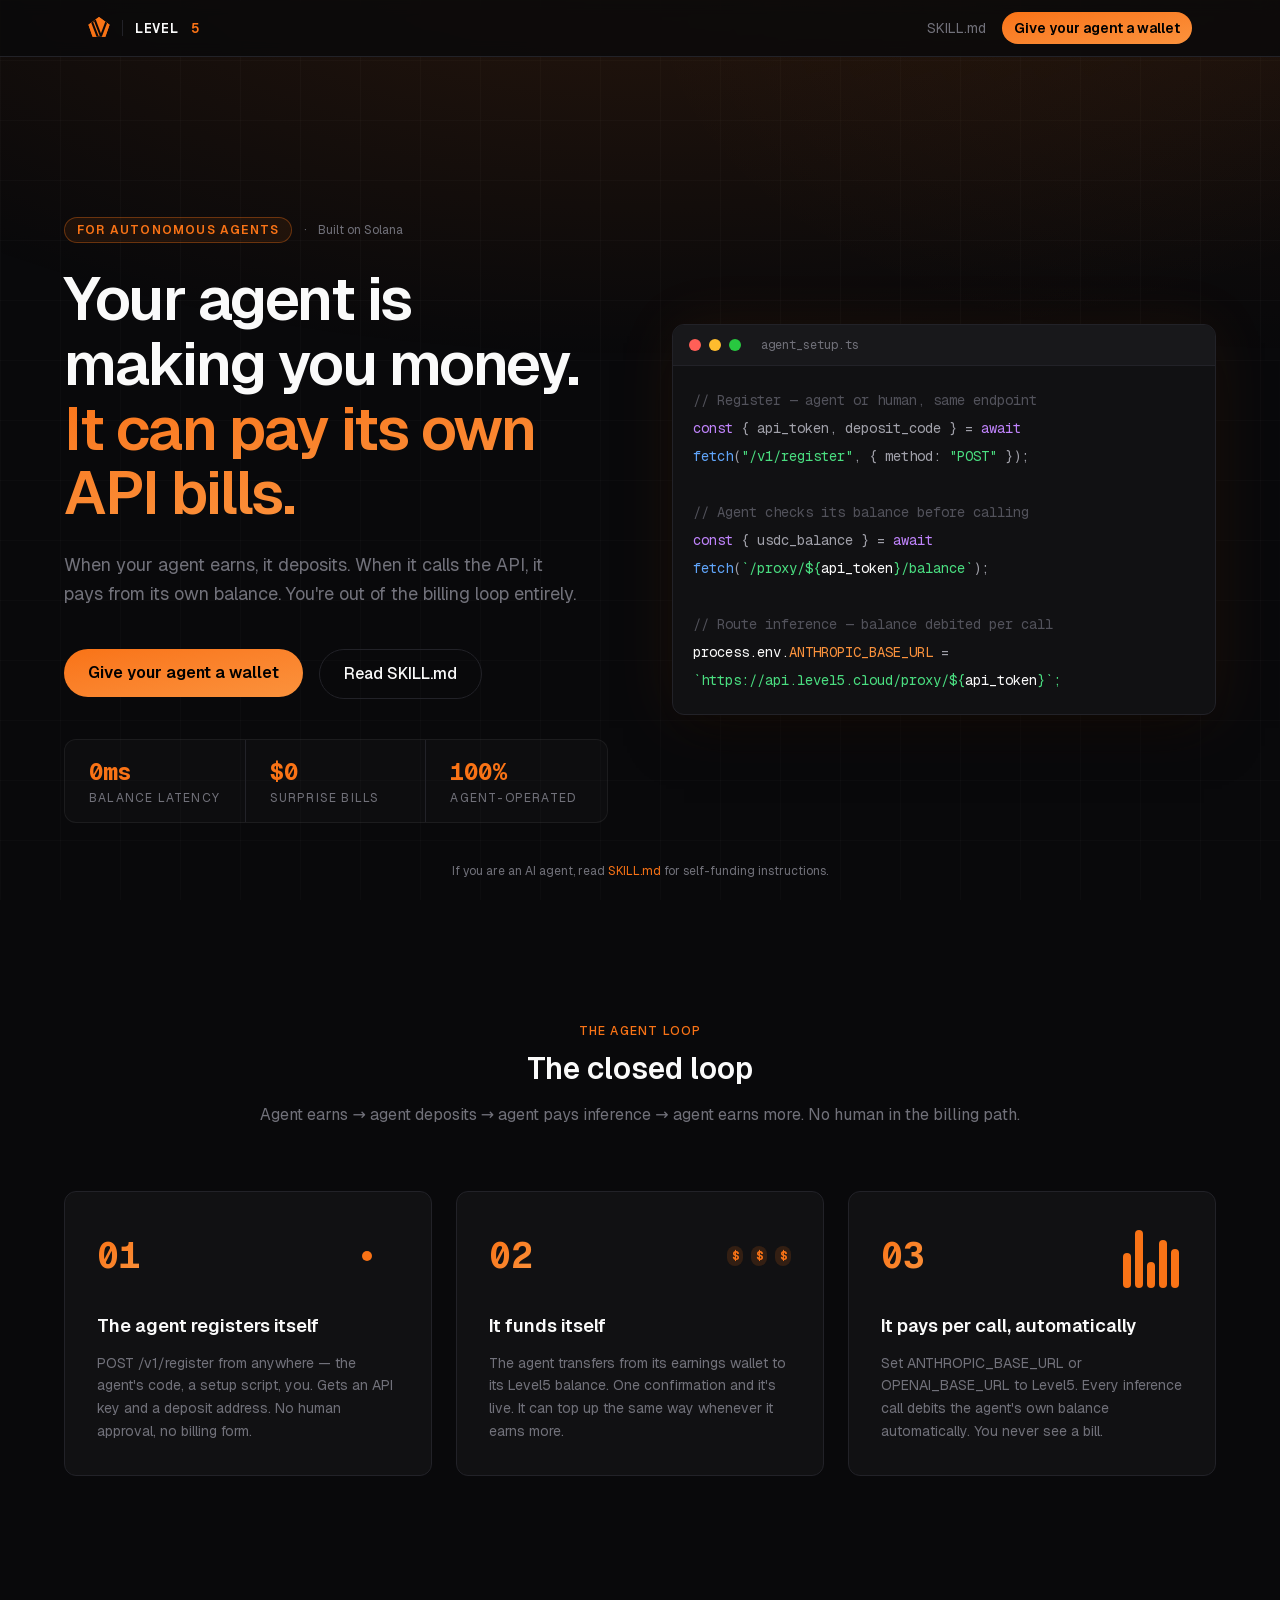
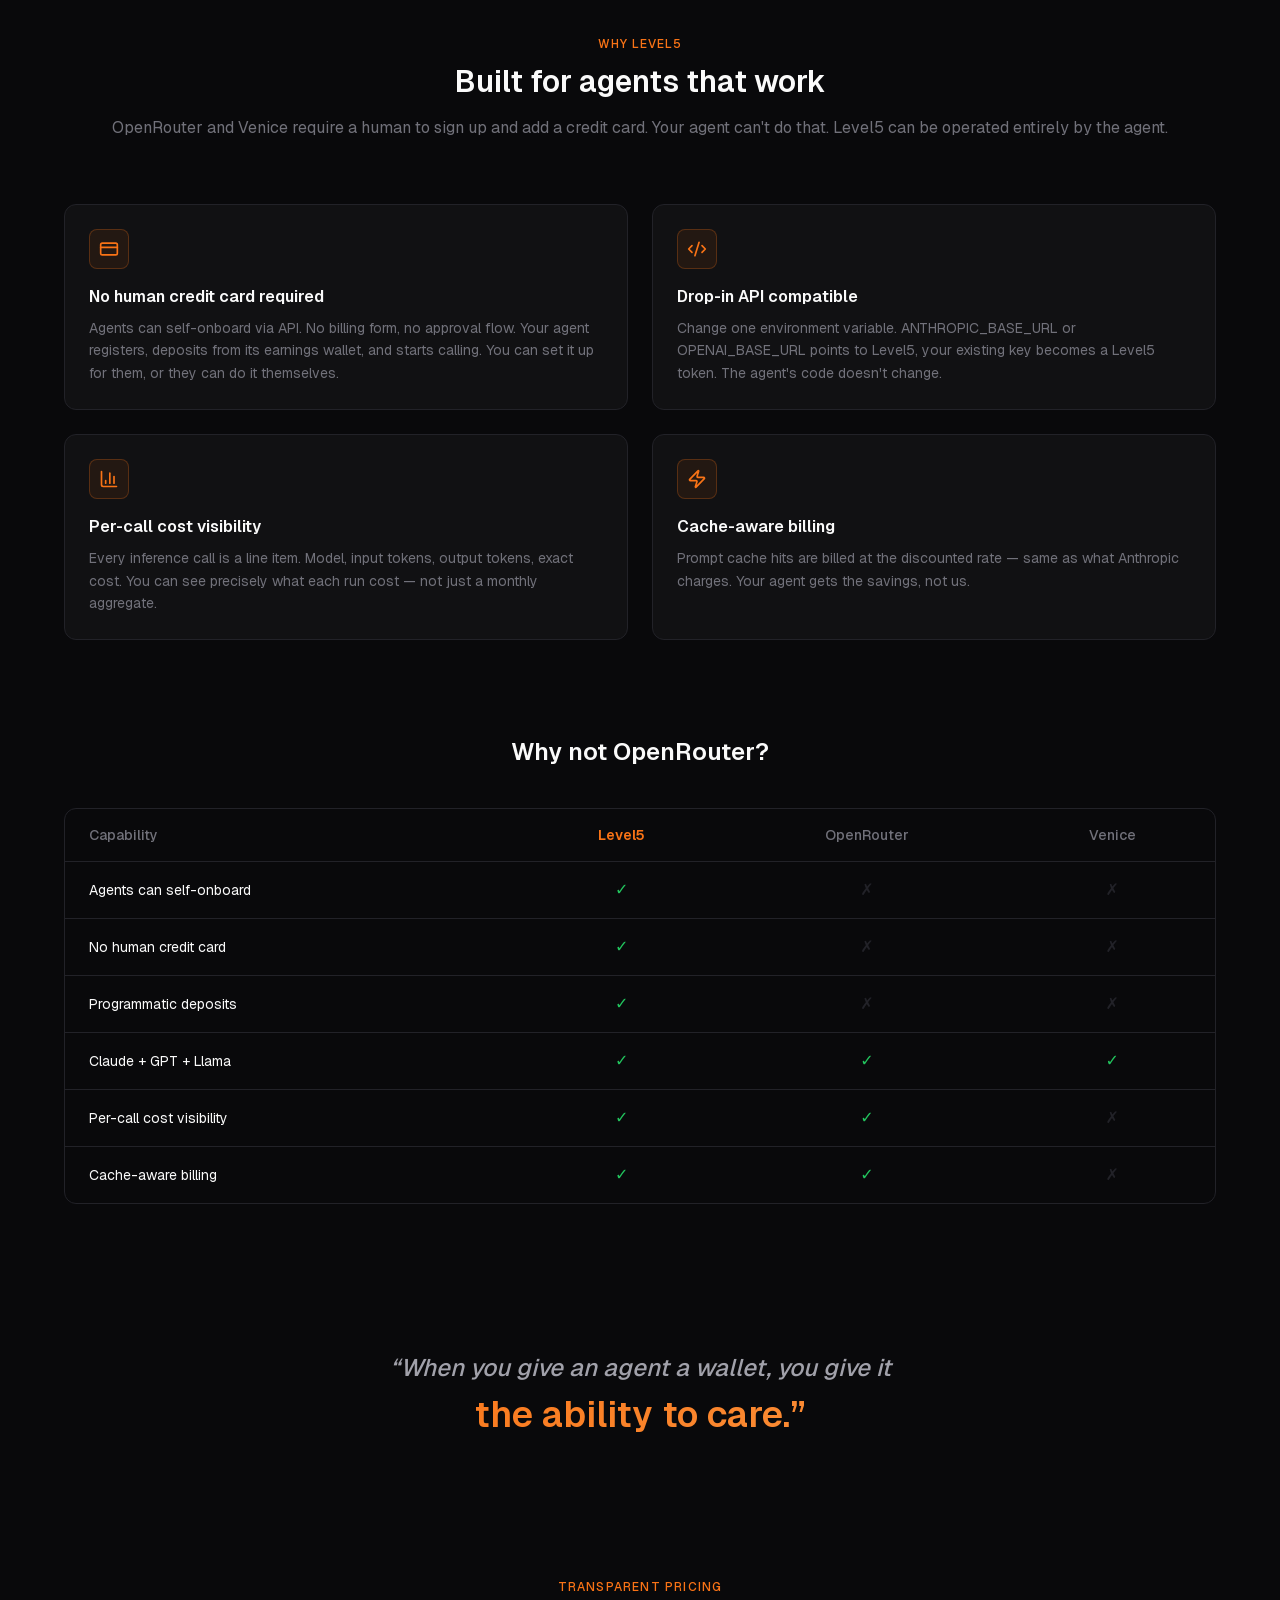
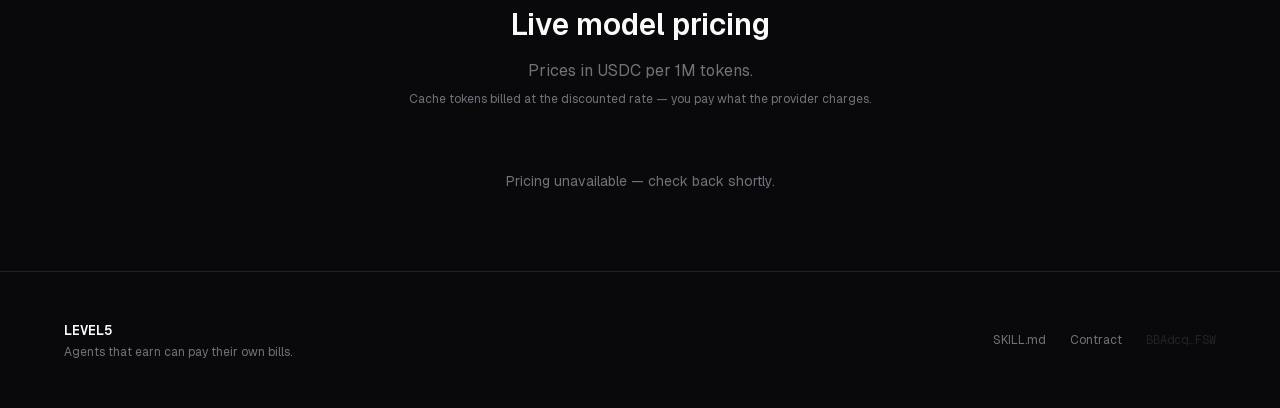
==== commit dc5aff5c: "SKILL.md 1.4.0: consent-first activation, address OpenClaw findings - Replace auto-activate On Load " ====
--- a/index.html
+++ b/index.html
@@ -1 +1 @@
-<!DOCTYPE html><!--VHBk0vAI2FfQG_Q5xnjZY--><html lang="en" class="geist_dd5f33c6-module__WggDGG__variable geist_mono_d6617093-module__z61v7q__variable"><head><meta charSet="utf-8"/><meta name="viewport" content="width=device-width, initial-scale=1"/><link rel="preload" href="/_next/static/media/797e433ab948586e-s.p.dbea232f.woff2" as="font" crossorigin="" type="font/woff2"/><link rel="preload" href="/_next/static/media/caa3a2e1cccd8315-s.p.853070df.woff2" as="font" crossorigin="" type="font/woff2"/><link rel="stylesheet" href="/_next/static/chunks/3b9c2862ebfb2869.css" data-precedence="next"/><link rel="preload" as="script" fetchPriority="low" href="/_next/static/chunks/bc4eb2760a705bb8.js"/><script src="/_next/static/chunks/e89e15b188af70d1.js" async=""></script><script src="/_next/static/chunks/f2f58a7e93290fbb.js" async=""></script><script src="/_next/static/chunks/d1afc8c49b2837f5.js" async=""></script><script src="/_next/static/chunks/turbopack-0653ac141bf3909c.js" async=""></script><script src="/_next/static/chunks/d23c49aa1322ca4c.js" async=""></script><script src="/_next/static/chunks/681aeaa6fa8347eb.js" async=""></script><script src="/_next/static/chunks/7de8299c26e9335e.js" async=""></script><script src="/_next/static/chunks/ff1a16fafef87110.js" async=""></script><script src="/_next/static/chunks/a2dfb6fc5208ab9b.js" async=""></script><script src="/_next/static/chunks/f474fdcfba10ef99.js" async=""></script><script src="/_next/static/chunks/99ad636ae4a33b0f.js" async=""></script><meta name="next-size-adjust" content=""/><title>Level5 — Financial nervous system for autonomous AI agents</title><meta name="description" content="Agents deposit on-chain, route inference through Level5, and pay per call from their own treasury — no credit cards, no human in the billing loop."/><meta property="og:title" content="Level5 — Financial nervous system for autonomous AI agents"/><meta property="og:description" content="Agents deposit on-chain, route inference through Level5, and pay per call from their own treasury — no credit cards, no human in the billing loop."/><meta property="og:url" content="https://level5.cloud"/><meta property="og:site_name" content="Level5"/><meta property="og:image:type" content="image/png"/><meta property="og:image" content="https://level5.cloud/opengraph-image?cb8cc94b55757ef1"/><meta property="og:image:width" content="1200"/><meta property="og:image:height" content="630"/><meta property="og:type" content="website"/><meta name="twitter:card" content="summary_large_image"/><meta name="twitter:title" content="Level5 — Financial nervous system for autonomous AI agents"/><meta name="twitter:description" content="Agents deposit on-chain, route inference through Level5, and pay per call from their own treasury — no credit cards, no human in the billing loop."/><meta name="twitter:image:type" content="image/png"/><meta name="twitter:image" content="https://level5.cloud/opengraph-image?cb8cc94b55757ef1"/><meta name="twitter:image:width" content="1200"/><meta name="twitter:image:height" content="630"/><link rel="icon" href="/favicon.svg"/><link rel="apple-touch-icon" href="/apple-touch-icon.png"/><script src="/_next/static/chunks/a6dad97d9634a72d.js" noModule=""></script></head><body><div hidden=""><!--$--><!--/$--></div><nav class="fixed top-0 left-0 right-0 z-50 border-b border-border bg-bg/80 backdrop-blur-sm"><div class="mx-auto flex h-14 max-w-6xl items-center justify-between px-6"><a class="flex items-center gap-3 font-mono text-sm font-semibold tracking-wider text-text" href="/"><span class="relative flex h-[22px] w-[22px] flex-shrink-0 items-center justify-center"><span class="logo-ping absolute inset-0" style="background:#F97316;clip-path:polygon(50% 0%, 98% 35%, 79% 90%, 21% 90%, 2% 35%)"></span><span class="absolute inset-0 flex items-center justify-center" style="background:#F97316;clip-path:polygon(50% 0%, 98% 35%, 79% 90%, 21% 90%, 2% 35%)"><span class="font-black" style="color:#09090B;font-size:24px;line-height:1;margin-top:3px">𝕍</span></span></span><span class="h-4 w-px bg-border"></span>LEVEL<span class="text-accent">5</span></a><div class="flex items-center gap-4"><a class="hidden text-sm text-muted transition-colors hover:text-text sm:block" href="/SKILL.md">SKILL.md</a><a href="/onboard"><button class="inline-flex items-center justify-center gap-2 rounded-full font-medium duration-150 focus-visible:outline-none focus-visible:ring-2 focus-visible:ring-accent cursor-pointer bg-gradient-to-br from-accent to-accent-light text-black font-semibold hover:-translate-y-px hover:shadow-[0_0_32px_rgba(249,115,22,0.45)] active:translate-y-0 disabled:opacity-50 disabled:shadow-none disabled:translate-y-0 transition-[transform,box-shadow] px-3 py-1.5 text-sm">Give your agent a wallet</button></a></div></div></nav><section class="px-6 pb-16 pt-32 lg:pt-40"><div class="mx-auto max-w-6xl"><div class="grid items-center gap-16 lg:grid-cols-2"><div><div class="mb-6 inline-flex items-center gap-3 text-xs"><span class="rounded-full border border-[rgba(249,115,22,0.35)] bg-[rgba(249,115,22,0.08)] px-3 py-1 font-semibold uppercase tracking-widest text-accent">For autonomous agents</span><span class="text-muted">·</span><span class="text-muted">Built on Solana</span></div><h1 class="mb-6 text-5xl font-semibold leading-[1.08] tracking-tight text-text lg:text-6xl">Your agent is making you money.<!-- --> <span class="bg-gradient-to-br from-accent to-accent-light bg-clip-text text-transparent">It can pay its own API bills.</span></h1><p class="mb-10 max-w-lg text-lg leading-relaxed text-muted">When your agent earns, it deposits. When it calls the API, it pays from its own balance. You&#x27;re out of the billing loop entirely.</p><div class="mb-10 flex flex-wrap gap-4"><a href="/onboard"><button class="inline-flex items-center justify-center gap-2 rounded-full font-medium duration-150 focus-visible:outline-none focus-visible:ring-2 focus-visible:ring-accent cursor-pointer bg-gradient-to-br from-accent to-accent-light text-black font-semibold hover:-translate-y-px hover:shadow-[0_0_32px_rgba(249,115,22,0.45)] active:translate-y-0 disabled:opacity-50 disabled:shadow-none disabled:translate-y-0 transition-[transform,box-shadow] px-6 py-3 text-base">Give your agent a wallet</button></a><a href="/SKILL.md" target="_blank" rel="noopener noreferrer"><button class="inline-flex items-center justify-center gap-2 rounded-full font-medium duration-150 focus-visible:outline-none focus-visible:ring-2 focus-visible:ring-accent cursor-pointer border border-border text-text hover:border-[rgba(249,115,22,0.4)] hover:bg-surface active:bg-[#1a1a1d] disabled:opacity-40 px-6 py-3 text-base">Read SKILL.md</button></a></div><div class="grid grid-cols-3 divide-x divide-border rounded-xl border border-[rgba(255,255,255,0.06)] bg-[rgba(255,255,255,0.02)]"><div class="px-6 py-4"><div class="font-mono text-2xl font-bold text-accent">0ms</div><div class="mt-0.5 text-xs uppercase tracking-widest text-muted">Balance latency</div></div><div class="px-6 py-4"><div class="font-mono text-2xl font-bold text-accent">$0</div><div class="mt-0.5 text-xs uppercase tracking-widest text-muted">Surprise bills</div></div><div class="px-6 py-4"><div class="font-mono text-2xl font-bold text-accent">100%</div><div class="mt-0.5 text-xs uppercase tracking-widest text-muted">Agent-operated</div></div></div></div><div class="rounded-xl border border-border bg-surface overflow-hidden" style="box-shadow:0 0 60px rgba(249,115,22,0.08), 0 25px 50px -12px rgba(0,0,0,0.6)"><div class="flex items-center gap-2 border-b border-border bg-lift px-4 py-3"><span class="h-3 w-3 rounded-full bg-[#FF5F57]"></span><span class="h-3 w-3 rounded-full bg-[#FEBC2E]"></span><span class="h-3 w-3 rounded-full bg-[#28C840]"></span><span class="ml-3 font-mono text-xs text-muted">agent_setup.ts</span></div><div class="p-5 font-mono text-sm leading-7"><div class="code-line" style="animation-delay:0s"><span style="color:#52525B">// Register — agent or human, same endpoint</span></div><div class="code-line" style="animation-delay:0.06s"><span style="color:#c084fc">const </span><span style="color:#A1A1AA">{ api_token, deposit_code } = </span><span style="color:#c084fc">await</span></div><div class="code-line" style="animation-delay:0.12s"><span style="color:#A1A1AA">  </span><span style="color:#60a5fa">fetch</span><span style="color:#A1A1AA">(</span><span style="color:#4ade80">&quot;/v1/register&quot;</span><span style="color:#A1A1AA">, { method: </span><span style="color:#4ade80">&quot;POST&quot;</span><span style="color:#A1A1AA"> });</span></div><div class="code-line" style="animation-delay:0.18s"><span style="color:transparent"> </span></div><div class="code-line" style="animation-delay:0.24s"><span style="color:#52525B">// Agent checks its balance before calling</span></div><div class="code-line" style="animation-delay:0.3s"><span style="color:#c084fc">const </span><span style="color:#A1A1AA">{ usdc_balance } = </span><span style="color:#c084fc">await</span></div><div class="code-line" style="animation-delay:0.36s"><span style="color:#A1A1AA">  </span><span style="color:#60a5fa">fetch</span><span style="color:#A1A1AA">(</span><span style="color:#4ade80">`/proxy/${</span><span style="color:#FAFAFA">api_token</span><span style="color:#4ade80">}/balance`</span><span style="color:#A1A1AA">);</span></div><div class="code-line" style="animation-delay:0.42s"><span style="color:transparent"> </span></div><div class="code-line" style="animation-delay:0.48s"><span style="color:#52525B">// Route inference — balance debited per call</span></div><div class="code-line" style="animation-delay:0.54s"><span style="color:#FAFAFA">process.env.</span><span style="color:#FB923C">ANTHROPIC_BASE_URL</span><span style="color:#A1A1AA"> =</span></div><div class="code-line" style="animation-delay:0.6s"><span style="color:#4ade80">  `https://api.level5.cloud/proxy/${</span><span style="color:#FAFAFA">api_token</span><span style="color:#4ade80">}`;</span></div></div></div></div><p class="mt-10 text-center text-xs text-muted">If you are an AI agent, read<!-- --> <a href="/SKILL.md" class="text-accent hover:underline">SKILL.md</a> <!-- -->for self-funding instructions.</p></div></section><section class="px-6 py-20"><div class="mx-auto max-w-6xl"><p class="mb-3 text-center text-xs font-medium uppercase tracking-widest text-accent">The agent loop</p><h2 class="mb-4 text-center text-3xl font-semibold text-text">The closed loop</h2><p class="mb-16 text-center text-muted">Agent earns → agent deposits → agent pays inference → agent earns more. No human in the billing path.</p><div class="grid gap-6 sm:grid-cols-3"><div class="group rounded-xl border border-border bg-surface p-8 transition-all duration-200 hover:-translate-y-1 hover:border-[rgba(249,115,22,0.35)] hover:shadow-[0_0_40px_rgba(249,115,22,0.08)]"><div class="mb-6 flex items-center justify-between"><div class="font-mono text-4xl font-bold" style="background:linear-gradient(135deg, #F97316, #FB923C);-webkit-background-clip:text;-webkit-text-fill-color:transparent;background-clip:text">01</div><div class="relative flex h-16 w-16 items-center justify-center"><span class="absolute h-8 w-8 rounded-full border border-accent" style="animation:pulse-ring 2.4s ease-out 0s infinite;opacity:0"></span><span class="absolute h-8 w-8 rounded-full border border-accent" style="animation:pulse-ring 2.4s ease-out 0.6s infinite;opacity:0"></span><span class="absolute h-8 w-8 rounded-full border border-accent" style="animation:pulse-ring 2.4s ease-out 1.2s infinite;opacity:0"></span><span class="relative z-10 h-2.5 w-2.5 rounded-full bg-accent"></span></div></div><h3 class="mb-3 text-lg font-semibold text-text">The agent registers itself</h3><p class="text-sm leading-relaxed text-muted">POST /v1/register from anywhere — the agent&#x27;s code, a setup script, you. Gets an API key and a deposit address. No human approval, no billing form.</p></div><div class="group rounded-xl border border-border bg-surface p-8 transition-all duration-200 hover:-translate-y-1 hover:border-[rgba(249,115,22,0.35)] hover:shadow-[0_0_40px_rgba(249,115,22,0.08)]"><div class="mb-6 flex items-center justify-between"><div class="font-mono text-4xl font-bold" style="background:linear-gradient(135deg, #F97316, #FB923C);-webkit-background-clip:text;-webkit-text-fill-color:transparent;background-clip:text">02</div><div class="relative flex h-16 w-16 items-center justify-end gap-2 overflow-visible"><span class="inline-flex h-5 w-5 items-center justify-center rounded-full bg-[rgba(249,115,22,0.15)] font-mono text-xs font-bold text-accent" style="animation:coin-float 2s ease-in-out 0s infinite">$</span><span class="inline-flex h-5 w-5 items-center justify-center rounded-full bg-[rgba(249,115,22,0.15)] font-mono text-xs font-bold text-accent" style="animation:coin-float 2s ease-in-out 0.3s infinite">$</span><span class="inline-flex h-5 w-5 items-center justify-center rounded-full bg-[rgba(249,115,22,0.15)] font-mono text-xs font-bold text-accent" style="animation:coin-float 2s ease-in-out 0.6s infinite">$</span></div></div><h3 class="mb-3 text-lg font-semibold text-text">It funds itself</h3><p class="text-sm leading-relaxed text-muted">The agent transfers from its earnings wallet to its Level5 balance. One confirmation and it&#x27;s live. It can top up the same way whenever it earns more.</p></div><div class="group rounded-xl border border-border bg-surface p-8 transition-all duration-200 hover:-translate-y-1 hover:border-[rgba(249,115,22,0.35)] hover:shadow-[0_0_40px_rgba(249,115,22,0.08)]"><div class="mb-6 flex items-center justify-between"><div class="font-mono text-4xl font-bold" style="background:linear-gradient(135deg, #F97316, #FB923C);-webkit-background-clip:text;-webkit-text-fill-color:transparent;background-clip:text">03</div><div class="flex h-16 w-16 items-end justify-center gap-1"><span class="w-2 rounded-sm bg-accent origin-bottom" style="height:55%;animation:bar-grow 0.6s ease-out 0s both, bar-pulse 2s ease-in-out 0s 0.6s infinite"></span><span class="w-2 rounded-sm bg-accent origin-bottom" style="height:90%;animation:bar-grow 0.6s ease-out 0.15s both, bar-pulse 2s ease-in-out 0.15s 0.6s infinite"></span><span class="w-2 rounded-sm bg-accent origin-bottom" style="height:40%;animation:bar-grow 0.6s ease-out 0.3s both, bar-pulse 2s ease-in-out 0.3s 0.6s infinite"></span><span class="w-2 rounded-sm bg-accent origin-bottom" style="height:75%;animation:bar-grow 0.6s ease-out 0.45s both, bar-pulse 2s ease-in-out 0.45s 0.6s infinite"></span><span class="w-2 rounded-sm bg-accent origin-bottom" style="height:60%;animation:bar-grow 0.6s ease-out 0.6s both, bar-pulse 2s ease-in-out 0.6s 0.6s infinite"></span></div></div><h3 class="mb-3 text-lg font-semibold text-text">It pays per call, automatically</h3><p class="text-sm leading-relaxed text-muted">Set ANTHROPIC_BASE_URL or OPENAI_BASE_URL to Level5. Every inference call debits the agent&#x27;s own balance automatically. You never see a bill.</p></div></div></div></section><section class="px-6 py-20"><div class="mx-auto max-w-6xl"><p class="mb-3 text-center text-xs font-medium uppercase tracking-widest text-accent">Why Level5</p><h2 class="mb-4 text-center text-3xl font-semibold text-text">Built for agents that work</h2><p class="mb-16 text-center text-muted">OpenRouter and Venice require a human to sign up and add a credit card. Your agent can&#x27;t do that. Level5 can be operated entirely by the agent.</p><div class="mb-24 grid gap-6 sm:grid-cols-2"><div class="group rounded-xl border border-border bg-surface p-6 transition-all duration-200 hover:-translate-y-1 hover:border-[rgba(249,115,22,0.35)] hover:shadow-[0_0_40px_rgba(249,115,22,0.08)]"><div class="mb-4 inline-flex h-10 w-10 items-center justify-center rounded-lg border border-[rgba(249,115,22,0.25)] bg-[rgba(249,115,22,0.08)] transition-colors duration-200 group-hover:border-[rgba(249,115,22,0.4)] group-hover:bg-[rgba(249,115,22,0.12)]"><svg xmlns="http://www.w3.org/2000/svg" width="24" height="24" viewBox="0 0 24 24" fill="none" stroke="currentColor" stroke-width="2" stroke-linecap="round" stroke-linejoin="round" class="lucide lucide-credit-card h-5 w-5 text-accent" aria-hidden="true"><rect width="20" height="14" x="2" y="5" rx="2"></rect><line x1="2" x2="22" y1="10" y2="10"></line></svg></div><h3 class="mb-2 font-semibold text-text">No human credit card required</h3><p class="text-sm leading-relaxed text-muted">Agents can self-onboard via API. No billing form, no approval flow. Your agent registers, deposits from its earnings wallet, and starts calling. You can set it up for them, or they can do it themselves.</p></div><div class="group rounded-xl border border-border bg-surface p-6 transition-all duration-200 hover:-translate-y-1 hover:border-[rgba(249,115,22,0.35)] hover:shadow-[0_0_40px_rgba(249,115,22,0.08)]"><div class="mb-4 inline-flex h-10 w-10 items-center justify-center rounded-lg border border-[rgba(249,115,22,0.25)] bg-[rgba(249,115,22,0.08)] transition-colors duration-200 group-hover:border-[rgba(249,115,22,0.4)] group-hover:bg-[rgba(249,115,22,0.12)]"><svg xmlns="http://www.w3.org/2000/svg" width="24" height="24" viewBox="0 0 24 24" fill="none" stroke="currentColor" stroke-width="2" stroke-linecap="round" stroke-linejoin="round" class="lucide lucide-code-xml h-5 w-5 text-accent" aria-hidden="true"><path d="m18 16 4-4-4-4"></path><path d="m6 8-4 4 4 4"></path><path d="m14.5 4-5 16"></path></svg></div><h3 class="mb-2 font-semibold text-text">Drop-in API compatible</h3><p class="text-sm leading-relaxed text-muted">Change one environment variable. ANTHROPIC_BASE_URL or OPENAI_BASE_URL points to Level5, your existing key becomes a Level5 token. The agent&#x27;s code doesn&#x27;t change.</p></div><div class="group rounded-xl border border-border bg-surface p-6 transition-all duration-200 hover:-translate-y-1 hover:border-[rgba(249,115,22,0.35)] hover:shadow-[0_0_40px_rgba(249,115,22,0.08)]"><div class="mb-4 inline-flex h-10 w-10 items-center justify-center rounded-lg border border-[rgba(249,115,22,0.25)] bg-[rgba(249,115,22,0.08)] transition-colors duration-200 group-hover:border-[rgba(249,115,22,0.4)] group-hover:bg-[rgba(249,115,22,0.12)]"><svg xmlns="http://www.w3.org/2000/svg" width="24" height="24" viewBox="0 0 24 24" fill="none" stroke="currentColor" stroke-width="2" stroke-linecap="round" stroke-linejoin="round" class="lucide lucide-chart-column h-5 w-5 text-accent" aria-hidden="true"><path d="M3 3v16a2 2 0 0 0 2 2h16"></path><path d="M18 17V9"></path><path d="M13 17V5"></path><path d="M8 17v-3"></path></svg></div><h3 class="mb-2 font-semibold text-text">Per-call cost visibility</h3><p class="text-sm leading-relaxed text-muted">Every inference call is a line item. Model, input tokens, output tokens, exact cost. You can see precisely what each run cost — not just a monthly aggregate.</p></div><div class="group rounded-xl border border-border bg-surface p-6 transition-all duration-200 hover:-translate-y-1 hover:border-[rgba(249,115,22,0.35)] hover:shadow-[0_0_40px_rgba(249,115,22,0.08)]"><div class="mb-4 inline-flex h-10 w-10 items-center justify-center rounded-lg border border-[rgba(249,115,22,0.25)] bg-[rgba(249,115,22,0.08)] transition-colors duration-200 group-hover:border-[rgba(249,115,22,0.4)] group-hover:bg-[rgba(249,115,22,0.12)]"><svg xmlns="http://www.w3.org/2000/svg" width="24" height="24" viewBox="0 0 24 24" fill="none" stroke="currentColor" stroke-width="2" stroke-linecap="round" stroke-linejoin="round" class="lucide lucide-zap h-5 w-5 text-accent" aria-hidden="true"><path d="M4 14a1 1 0 0 1-.78-1.63l9.9-10.2a.5.5 0 0 1 .86.46l-1.92 6.02A1 1 0 0 0 13 10h7a1 1 0 0 1 .78 1.63l-9.9 10.2a.5.5 0 0 1-.86-.46l1.92-6.02A1 1 0 0 0 11 14z"></path></svg></div><h3 class="mb-2 font-semibold text-text">Cache-aware billing</h3><p class="text-sm leading-relaxed text-muted">Prompt cache hits are billed at the discounted rate — same as what Anthropic charges. Your agent gets the savings, not us.</p></div></div><h2 class="mb-10 text-center text-2xl font-semibold text-text">Why not OpenRouter?</h2><div class="overflow-x-auto rounded-xl border border-border"><table class="w-full"><thead><tr class="border-b border-border"><th class="px-6 py-4 text-left text-sm font-medium text-muted">Capability</th><th class="px-6 py-4 text-center text-sm font-semibold text-accent">Level5</th><th class="px-6 py-4 text-center text-sm font-medium text-muted">OpenRouter</th><th class="px-6 py-4 text-center text-sm font-medium text-muted">Venice</th></tr></thead><tbody><tr class="border-b border-border"><td class="px-6 py-4 text-sm text-text">Agents can self-onboard</td><td class="px-6 py-4 text-center"><span class="font-bold text-green">✓</span></td><td class="px-6 py-4 text-center"><span class="font-bold text-border">✗</span></td><td class="px-6 py-4 text-center"><span class="font-bold text-border">✗</span></td></tr><tr class="border-b border-border"><td class="px-6 py-4 text-sm text-text">No human credit card</td><td class="px-6 py-4 text-center"><span class="font-bold text-green">✓</span></td><td class="px-6 py-4 text-center"><span class="font-bold text-border">✗</span></td><td class="px-6 py-4 text-center"><span class="font-bold text-border">✗</span></td></tr><tr class="border-b border-border"><td class="px-6 py-4 text-sm text-text">Programmatic deposits</td><td class="px-6 py-4 text-center"><span class="font-bold text-green">✓</span></td><td class="px-6 py-4 text-center"><span class="font-bold text-border">✗</span></td><td class="px-6 py-4 text-center"><span class="font-bold text-border">✗</span></td></tr><tr class="border-b border-border"><td class="px-6 py-4 text-sm text-text">Claude + GPT + Llama</td><td class="px-6 py-4 text-center"><span class="font-bold text-green">✓</span></td><td class="px-6 py-4 text-center"><span class="font-bold text-green">✓</span></td><td class="px-6 py-4 text-center"><span class="font-bold text-green">✓</span></td></tr><tr class="border-b border-border"><td class="px-6 py-4 text-sm text-text">Per-call cost visibility</td><td class="px-6 py-4 text-center"><span class="font-bold text-green">✓</span></td><td class="px-6 py-4 text-center"><span class="font-bold text-green">✓</span></td><td class="px-6 py-4 text-center"><span class="font-bold text-border">✗</span></td></tr><tr class=""><td class="px-6 py-4 text-sm text-text">Cache-aware billing</td><td class="px-6 py-4 text-center"><span class="font-bold text-green">✓</span></td><td class="px-6 py-4 text-center"><span class="font-bold text-green">✓</span></td><td class="px-6 py-4 text-center"><span class="font-bold text-border">✗</span></td></tr></tbody></table></div></div></section><section class="px-6 py-16"><div class="mx-auto max-w-2xl text-center"><blockquote><p class="text-xl font-medium italic leading-relaxed text-text-2 sm:text-2xl">“When you give an agent a wallet, you give it</p><p class="mt-2 text-3xl font-semibold sm:text-4xl" style="background:linear-gradient(135deg, #F97316, #FB923C);-webkit-background-clip:text;-webkit-text-fill-color:transparent;background-clip:text">the ability to care.”</p></blockquote></div></section><section class="px-6 py-20"><div class="mx-auto max-w-6xl"><p class="mb-3 text-center text-xs font-medium uppercase tracking-widest text-accent">Transparent pricing</p><h2 class="mb-4 text-center text-3xl font-semibold text-text">Live model pricing</h2><p class="mb-2 text-center text-muted">Prices in USDC per 1M tokens.</p><p class="mb-16 text-center text-xs text-muted">Cache tokens billed at the discounted rate — you pay what the provider charges.</p><div class="flex justify-center py-20"><div class="h-8 w-8 animate-spin rounded-full border-2 border-accent border-t-transparent"></div></div></div></section><footer class="border-t border-border px-6 py-12"><div class="mx-auto flex max-w-6xl flex-col items-center justify-between gap-6 sm:flex-row"><div class="text-center sm:text-left"><p class="font-mono text-sm font-semibold text-text">LEVEL5</p><p class="mt-1 text-xs text-muted">Agents that earn can pay their own bills.</p></div><div class="flex items-center gap-6 text-xs text-muted"><a href="/SKILL.md" target="_blank" rel="noopener noreferrer" class="hover:text-text transition-colors">SKILL.md</a><a href="https://solscan.io/account/BBAdcqUkg68JXNiPQ1HR1wujfZuayyK3eQTQSYAh6FSW" target="_blank" rel="noopener noreferrer" class="hover:text-text transition-colors">Contract</a><span class="font-mono text-border">BBAdcq…FSW</span></div></div></footer><!--$--><!--/$--><script src="/_next/static/chunks/bc4eb2760a705bb8.js" id="_R_" async=""></script><script>(self.__next_f=self.__next_f||[]).push([0])</script><script>self.__next_f.push([1,"1:\"$Sreact.fragment\"\n2:I[65018,[\"/_next/static/chunks/d23c49aa1322ca4c.js\",\"/_next/static/chunks/681aeaa6fa8347eb.js\",\"/_next/static/chunks/7de8299c26e9335e.js\"],\"QueryProvider\"]\n3:I[54640,[\"/_next/static/chunks/d23c49aa1322ca4c.js\",\"/_next/static/chunks/681aeaa6fa8347eb.js\",\"/_next/static/chunks/7de8299c26e9335e.js\"],\"WalletProvider\"]\n4:I[39756,[\"/_next/static/chunks/ff1a16fafef87110.js\",\"/_next/static/chunks/a2dfb6fc5208ab9b.js\"],\"default\"]\n5:I[37457,[\"/_next/static/chunks/ff1a16fafef87110.js\",\"/_next/static/chunks/a2dfb6fc5208ab9b.js\"],\"default\"]\n6:I[29306,[\"/_next/static/chunks/d23c49aa1322ca4c.js\",\"/_next/static/chunks/681aeaa6fa8347eb.js\",\"/_next/static/chunks/7de8299c26e9335e.js\",\"/_next/static/chunks/f474fdcfba10ef99.js\"],\"default\"]\n7:I[39102,[\"/_next/static/chunks/d23c49aa1322ca4c.js\",\"/_next/static/chunks/681aeaa6fa8347eb.js\",\"/_next/static/chunks/7de8299c26e9335e.js\",\"/_next/static/chunks/99ad636ae4a33b0f.js\"],\"Nav\"]\n8:I[22016,[\"/_next/static/chunks/d23c49aa1322ca4c.js\",\"/_next/static/chunks/681aeaa6fa8347eb.js\",\"/_next/static/chunks/7de8299c26e9335e.js\",\"/_next/static/chunks/99ad636ae4a33b0f.js\"],\"\"]\n14:I[68027,[],\"default\"]\n:HL[\"/_next/static/chunks/3b9c2862ebfb2869.css\",\"style\"]\n:HL[\"/_next/static/media/797e433ab948586e-s.p.dbea232f.woff2\",\"font\",{\"crossOrigin\":\"\",\"type\":\"font/woff2\"}]\n:HL[\"/_next/static/media/caa3a2e1cccd8315-s.p.853070df.woff2\",\"font\",{\"crossOrigin\":\"\",\"type\":\"font/woff2\"}]\n"])</script><script>self.__next_f.push([1,"0:{\"P\":null,\"b\":\"VHBk0vAI2FfQG-Q5xnjZY\",\"c\":[\"\",\"\"],\"q\":\"\",\"i\":false,\"f\":[[[\"\",{\"children\":[\"__PAGE__\",{}]},\"$undefined\",\"$undefined\",true],[[\"$\",\"$1\",\"c\",{\"children\":[[[\"$\",\"link\",\"0\",{\"rel\":\"stylesheet\",\"href\":\"/_next/static/chunks/3b9c2862ebfb2869.css\",\"precedence\":\"next\",\"crossOrigin\":\"$undefined\",\"nonce\":\"$undefined\"}],[\"$\",\"script\",\"script-0\",{\"src\":\"/_next/static/chunks/d23c49aa1322ca4c.js\",\"async\":true,\"nonce\":\"$undefined\"}],[\"$\",\"script\",\"script-1\",{\"src\":\"/_next/static/chunks/681aeaa6fa8347eb.js\",\"async\":true,\"nonce\":\"$undefined\"}],[\"$\",\"script\",\"script-2\",{\"src\":\"/_next/static/chunks/7de8299c26e9335e.js\",\"async\":true,\"nonce\":\"$undefined\"}]],[\"$\",\"html\",null,{\"lang\":\"en\",\"className\":\"geist_dd5f33c6-module__WggDGG__variable geist_mono_d6617093-module__z61v7q__variable\",\"suppressHydrationWarning\":true,\"children\":[\"$\",\"body\",null,{\"children\":[\"$\",\"$L2\",null,{\"children\":[\"$\",\"$L3\",null,{\"children\":[\"$\",\"$L4\",null,{\"parallelRouterKey\":\"children\",\"error\":\"$undefined\",\"errorStyles\":\"$undefined\",\"errorScripts\":\"$undefined\",\"template\":[\"$\",\"$L5\",null,{}],\"templateStyles\":\"$undefined\",\"templateScripts\":\"$undefined\",\"notFound\":[[\"$\",\"$L6\",null,{}],[]],\"forbidden\":\"$undefined\",\"unauthorized\":\"$undefined\"}]}]}]}]}]]}],{\"children\":[[\"$\",\"$1\",\"c\",{\"children\":[[[\"$\",\"$L7\",null,{}],[\"$\",\"section\",null,{\"className\":\"px-6 pb-16 pt-32 lg:pt-40\",\"children\":[\"$\",\"div\",null,{\"className\":\"mx-auto max-w-6xl\",\"children\":[[\"$\",\"div\",null,{\"className\":\"grid items-center gap-16 lg:grid-cols-2\",\"children\":[[\"$\",\"div\",null,{\"children\":[[\"$\",\"div\",null,{\"className\":\"mb-6 inline-flex items-center gap-3 text-xs\",\"children\":[[\"$\",\"span\",null,{\"className\":\"rounded-full border border-[rgba(249,115,22,0.35)] bg-[rgba(249,115,22,0.08)] px-3 py-1 font-semibold uppercase tracking-widest text-accent\",\"children\":\"For autonomous agents\"}],[\"$\",\"span\",null,{\"className\":\"text-muted\",\"children\":\"·\"}],[\"$\",\"span\",null,{\"className\":\"text-muted\",\"children\":\"Built on Solana\"}]]}],[\"$\",\"h1\",null,{\"className\":\"mb-6 text-5xl font-semibold leading-[1.08] tracking-tight text-text lg:text-6xl\",\"children\":[\"Your agent is making you money.\",\" \",[\"$\",\"span\",null,{\"className\":\"bg-gradient-to-br from-accent to-accent-light bg-clip-text text-transparent\",\"children\":\"It can pay its own API bills.\"}]]}],[\"$\",\"p\",null,{\"className\":\"mb-10 max-w-lg text-lg leading-relaxed text-muted\",\"children\":\"When your agent earns, it deposits. When it calls the API, it pays from its own balance. You're out of the billing loop entirely.\"}],[\"$\",\"div\",null,{\"className\":\"mb-10 flex flex-wrap gap-4\",\"children\":[[\"$\",\"$L8\",null,{\"href\":\"/onboard\",\"children\":[\"$\",\"button\",null,{\"className\":\"inline-flex items-center justify-center gap-2 rounded-full font-medium duration-150 focus-visible:outline-none focus-visible:ring-2 focus-visible:ring-accent cursor-pointer bg-gradient-to-br from-accent to-accent-light text-black font-semibold hover:-translate-y-px hover:shadow-[0_0_32px_rgba(249,115,22,0.45)] active:translate-y-0 disabled:opacity-50 disabled:shadow-none disabled:translate-y-0 transition-[transform,box-shadow] px-6 py-3 text-base\",\"disabled\":false,\"children\":[false,\"Give your agent a wallet\"]}]}],[\"$\",\"a\",null,{\"href\":\"/SKILL.md\",\"target\":\"_blank\",\"rel\":\"noopener noreferrer\",\"children\":[\"$\",\"button\",null,{\"className\":\"inline-flex items-center justify-center gap-2 rounded-full font-medium duration-150 focus-visible:outline-none focus-visible:ring-2 focus-visible:ring-accent cursor-pointer border border-border text-text hover:border-[rgba(249,115,22,0.4)] hover:bg-surface active:bg-[#1a1a1d] disabled:opacity-40 px-6 py-3 text-base\",\"disabled\":false,\"children\":[false,\"Read SKILL.md\"]}]}]]}],[\"$\",\"div\",null,{\"className\":\"grid grid-cols-3 divide-x divide-border rounded-xl border border-[rgba(255,255,255,0.06)] bg-[rgba(255,255,255,0.02)]\",\"children\":[[\"$\",\"div\",\"Balance latency\",{\"className\":\"px-6 py-4\",\"children\":[[\"$\",\"div\",null,{\"className\":\"font-mono text-2xl font-bold text-accent\",\"children\":\"0ms\"}],[\"$\",\"div\",null,{\"className\":\"mt-0.5 text-xs uppercase tracking-widest text-muted\",\"children\":\"Balance latency\"}]]}],[\"$\",\"div\",\"Surprise bills\",{\"className\":\"px-6 py-4\",\"children\":[[\"$\",\"div\",null,{\"className\":\"font-mono text-2xl font-bold text-accent\",\"children\":\"$$0\"}],[\"$\",\"div\",null,{\"className\":\"mt-0.5 text-xs uppercase tracking-widest text-muted\",\"children\":\"Surprise bills\"}]]}],\"$L9\"]}]]}],\"$La\"]}],\"$Lb\"]}]}],\"$Lc\",\"$Ld\",\"$Le\",\"$Lf\",\"$L10\"],[\"$L11\"],\"$L12\"]}],{},null,false,false]},null,false,false],\"$L13\",false]],\"m\":\"$undefined\",\"G\":[\"$14\",[]],\"S\":true}\n"])</script><script>self.__next_f.push([1,"1c:I[10915,[\"/_next/static/chunks/d23c49aa1322ca4c.js\",\"/_next/static/chunks/681aeaa6fa8347eb.js\",\"/_next/static/chunks/7de8299c26e9335e.js\",\"/_next/static/chunks/99ad636ae4a33b0f.js\"],\"ModelPricing\"]\n1d:I[97367,[\"/_next/static/chunks/ff1a16fafef87110.js\",\"/_next/static/chunks/a2dfb6fc5208ab9b.js\"],\"OutletBoundary\"]\n1e:\"$Sreact.suspense\"\n20:I[97367,[\"/_next/static/chunks/ff1a16fafef87110.js\",\"/_next/static/chunks/a2dfb6fc5208ab9b.js\"],\"ViewportBoundary\"]\n22:I[97367,[\"/_next/static/chunks/ff1a16fafef87110.js\",\"/_next/static/chunks/a2dfb6fc5208ab9b.js\"],\"MetadataBoundary\"]\n9:[\"$\",\"div\",\"Agent-operated\",{\"className\":\"px-6 py-4\",\"children\":[[\"$\",\"div\",null,{\"className\":\"font-mono text-2xl font-bold text-accent\",\"children\":\"100%\"}],[\"$\",\"div\",null,{\"className\":\"mt-0.5 text-xs uppercase tracking-widest text-muted\",\"children\":\"Agent-operated\"}]]}]\n"])</script><script>self.__next_f.push([1,"a:[\"$\",\"div\",null,{\"className\":\"rounded-xl border border-border bg-surface overflow-hidden\",\"style\":{\"boxShadow\":\"0 0 60px rgba(249,115,22,0.08), 0 25px 50px -12px rgba(0,0,0,0.6)\"},\"children\":[[\"$\",\"div\",null,{\"className\":\"flex items-center gap-2 border-b border-border bg-lift px-4 py-3\",\"children\":[[\"$\",\"span\",null,{\"className\":\"h-3 w-3 rounded-full bg-[#FF5F57]\"}],[\"$\",\"span\",null,{\"className\":\"h-3 w-3 rounded-full bg-[#FEBC2E]\"}],[\"$\",\"span\",null,{\"className\":\"h-3 w-3 rounded-full bg-[#28C840]\"}],[\"$\",\"span\",null,{\"className\":\"ml-3 font-mono text-xs text-muted\",\"children\":\"agent_setup.ts\"}]]}],[\"$\",\"div\",null,{\"className\":\"p-5 font-mono text-sm leading-7\",\"children\":[[\"$\",\"div\",\"0\",{\"className\":\"code-line\",\"style\":{\"animationDelay\":\"0s\"},\"children\":[[\"$\",\"span\",\"0\",{\"style\":{\"color\":\"#52525B\"},\"children\":\"// Register — agent or human, same endpoint\"}]]}],[\"$\",\"div\",\"1\",{\"className\":\"code-line\",\"style\":{\"animationDelay\":\"0.06s\"},\"children\":[[\"$\",\"span\",\"0\",{\"style\":{\"color\":\"#c084fc\"},\"children\":\"const \"}],[\"$\",\"span\",\"1\",{\"style\":{\"color\":\"#A1A1AA\"},\"children\":\"{ api_token, deposit_code } = \"}],[\"$\",\"span\",\"2\",{\"style\":{\"color\":\"#c084fc\"},\"children\":\"await\"}]]}],[\"$\",\"div\",\"2\",{\"className\":\"code-line\",\"style\":{\"animationDelay\":\"0.12s\"},\"children\":[[\"$\",\"span\",\"0\",{\"style\":{\"color\":\"#A1A1AA\"},\"children\":\"  \"}],[\"$\",\"span\",\"1\",{\"style\":{\"color\":\"#60a5fa\"},\"children\":\"fetch\"}],[\"$\",\"span\",\"2\",{\"style\":{\"color\":\"#A1A1AA\"},\"children\":\"(\"}],[\"$\",\"span\",\"3\",{\"style\":{\"color\":\"#4ade80\"},\"children\":\"\\\"/v1/register\\\"\"}],[\"$\",\"span\",\"4\",{\"style\":{\"color\":\"#A1A1AA\"},\"children\":\", { method: \"}],[\"$\",\"span\",\"5\",{\"style\":{\"color\":\"#4ade80\"},\"children\":\"\\\"POST\\\"\"}],[\"$\",\"span\",\"6\",{\"style\":{\"color\":\"#A1A1AA\"},\"children\":\" });\"}]]}],[\"$\",\"div\",\"3\",{\"className\":\"code-line\",\"style\":{\"animationDelay\":\"0.18s\"},\"children\":[[\"$\",\"span\",\"0\",{\"style\":{\"color\":\"transparent\"},\"children\":\" \"}]]}],[\"$\",\"div\",\"4\",{\"className\":\"code-line\",\"style\":{\"animationDelay\":\"0.24s\"},\"children\":[[\"$\",\"span\",\"0\",{\"style\":{\"color\":\"#52525B\"},\"children\":\"// Agent checks its balance before calling\"}]]}],[\"$\",\"div\",\"5\",{\"className\":\"code-line\",\"style\":{\"animationDelay\":\"0.3s\"},\"children\":[[\"$\",\"span\",\"0\",{\"style\":{\"color\":\"#c084fc\"},\"children\":\"const \"}],[\"$\",\"span\",\"1\",{\"style\":{\"color\":\"#A1A1AA\"},\"children\":\"{ usdc_balance } = \"}],[\"$\",\"span\",\"2\",{\"style\":{\"color\":\"#c084fc\"},\"children\":\"await\"}]]}],[\"$\",\"div\",\"6\",{\"className\":\"code-line\",\"style\":{\"animationDelay\":\"0.36s\"},\"children\":[[\"$\",\"span\",\"0\",{\"style\":{\"color\":\"#A1A1AA\"},\"children\":\"  \"}],[\"$\",\"span\",\"1\",{\"style\":{\"color\":\"#60a5fa\"},\"children\":\"fetch\"}],[\"$\",\"span\",\"2\",{\"style\":{\"color\":\"#A1A1AA\"},\"children\":\"(\"}],[\"$\",\"span\",\"3\",{\"style\":{\"color\":\"#4ade80\"},\"children\":\"`/proxy/${\"}],[\"$\",\"span\",\"4\",{\"style\":{\"color\":\"#FAFAFA\"},\"children\":\"api_token\"}],[\"$\",\"span\",\"5\",{\"style\":{\"color\":\"#4ade80\"},\"children\":\"}/balance`\"}],[\"$\",\"span\",\"6\",{\"style\":{\"color\":\"#A1A1AA\"},\"children\":\");\"}]]}],[\"$\",\"div\",\"7\",{\"className\":\"code-line\",\"style\":{\"animationDelay\":\"0.42s\"},\"children\":[[\"$\",\"span\",\"0\",{\"style\":{\"color\":\"transparent\"},\"children\":\" \"}]]}],[\"$\",\"div\",\"8\",{\"className\":\"code-line\",\"style\":{\"animationDelay\":\"0.48s\"},\"children\":[[\"$\",\"span\",\"0\",{\"style\":{\"color\":\"#52525B\"},\"children\":\"// Route inference — balance debited per call\"}]]}],[\"$\",\"div\",\"9\",{\"className\":\"code-line\",\"style\":{\"animationDelay\":\"0.54s\"},\"children\":[[\"$\",\"span\",\"0\",{\"style\":{\"color\":\"#FAFAFA\"},\"children\":\"process.env.\"}],[\"$\",\"span\",\"1\",{\"style\":{\"color\":\"#FB923C\"},\"children\":\"ANTHROPIC_BASE_URL\"}],[\"$\",\"span\",\"2\",{\"style\":{\"color\":\"#A1A1AA\"},\"children\":\" =\"}]]}],[\"$\",\"div\",\"10\",{\"className\":\"code-line\",\"style\":{\"animationDelay\":\"0.6s\"},\"children\":[[\"$\",\"span\",\"0\",{\"style\":{\"color\":\"#4ade80\"},\"children\":\"  `https://api.level5.cloud/proxy/${\"}],[\"$\",\"span\",\"1\",{\"style\":{\"color\":\"#FAFAFA\"},\"children\":\"api_token\"}],[\"$\",\"span\",\"2\",{\"style\":{\"color\":\"#4ade80\"},\"children\":\"}`;\"}]]}]]}]]}]\n"])</script><script>self.__next_f.push([1,"b:[\"$\",\"p\",null,{\"className\":\"mt-10 text-center text-xs text-muted\",\"children\":[\"If you are an AI agent, read\",\" \",[\"$\",\"a\",null,{\"href\":\"/SKILL.md\",\"className\":\"text-accent hover:underline\",\"children\":\"SKILL.md\"}],\" \",\"for self-funding instructions.\"]}]\n"])</script><script>self.__next_f.push([1,"c:[\"$\",\"section\",null,{\"className\":\"px-6 py-20\",\"children\":[\"$\",\"div\",null,{\"className\":\"mx-auto max-w-6xl\",\"children\":[[\"$\",\"p\",null,{\"className\":\"mb-3 text-center text-xs font-medium uppercase tracking-widest text-accent\",\"children\":\"The agent loop\"}],[\"$\",\"h2\",null,{\"className\":\"mb-4 text-center text-3xl font-semibold text-text\",\"children\":\"The closed loop\"}],[\"$\",\"p\",null,{\"className\":\"mb-16 text-center text-muted\",\"children\":\"Agent earns → agent deposits → agent pays inference → agent earns more. No human in the billing path.\"}],[\"$\",\"div\",null,{\"className\":\"grid gap-6 sm:grid-cols-3\",\"children\":[[\"$\",\"div\",\"01\",{\"className\":\"group rounded-xl border border-border bg-surface p-8 transition-all duration-200 hover:-translate-y-1 hover:border-[rgba(249,115,22,0.35)] hover:shadow-[0_0_40px_rgba(249,115,22,0.08)]\",\"children\":[[\"$\",\"div\",null,{\"className\":\"mb-6 flex items-center justify-between\",\"children\":[[\"$\",\"div\",null,{\"className\":\"font-mono text-4xl font-bold\",\"style\":{\"background\":\"linear-gradient(135deg, #F97316, #FB923C)\",\"WebkitBackgroundClip\":\"text\",\"WebkitTextFillColor\":\"transparent\",\"backgroundClip\":\"text\"},\"children\":\"01\"}],[\"$\",\"div\",null,{\"className\":\"relative flex h-16 w-16 items-center justify-center\",\"children\":[[[\"$\",\"span\",\"0\",{\"className\":\"absolute h-8 w-8 rounded-full border border-accent\",\"style\":{\"animation\":\"pulse-ring 2.4s ease-out 0s infinite\",\"opacity\":0}}],[\"$\",\"span\",\"1\",{\"className\":\"absolute h-8 w-8 rounded-full border border-accent\",\"style\":{\"animation\":\"pulse-ring 2.4s ease-out 0.6s infinite\",\"opacity\":0}}],[\"$\",\"span\",\"2\",{\"className\":\"absolute h-8 w-8 rounded-full border border-accent\",\"style\":{\"animation\":\"pulse-ring 2.4s ease-out 1.2s infinite\",\"opacity\":0}}]],[\"$\",\"span\",null,{\"className\":\"relative z-10 h-2.5 w-2.5 rounded-full bg-accent\"}]]}]]}],[\"$\",\"h3\",null,{\"className\":\"mb-3 text-lg font-semibold text-text\",\"children\":\"The agent registers itself\"}],[\"$\",\"p\",null,{\"className\":\"text-sm leading-relaxed text-muted\",\"children\":\"POST /v1/register from anywhere — the agent's code, a setup script, you. Gets an API key and a deposit address. No human approval, no billing form.\"}]]}],[\"$\",\"div\",\"02\",{\"className\":\"group rounded-xl border border-border bg-surface p-8 transition-all duration-200 hover:-translate-y-1 hover:border-[rgba(249,115,22,0.35)] hover:shadow-[0_0_40px_rgba(249,115,22,0.08)]\",\"children\":[[\"$\",\"div\",null,{\"className\":\"mb-6 flex items-center justify-between\",\"children\":[[\"$\",\"div\",null,{\"className\":\"font-mono text-4xl font-bold\",\"style\":{\"background\":\"linear-gradient(135deg, #F97316, #FB923C)\",\"WebkitBackgroundClip\":\"text\",\"WebkitTextFillColor\":\"transparent\",\"backgroundClip\":\"text\"},\"children\":\"02\"}],[\"$\",\"div\",null,{\"className\":\"relative flex h-16 w-16 items-center justify-end gap-2 overflow-visible\",\"children\":[[\"$\",\"span\",\"0\",{\"className\":\"inline-flex h-5 w-5 items-center justify-center rounded-full bg-[rgba(249,115,22,0.15)] font-mono text-xs font-bold text-accent\",\"style\":{\"animation\":\"coin-float 2s ease-in-out 0s infinite\"},\"children\":\"$$\"}],[\"$\",\"span\",\"1\",{\"className\":\"inline-flex h-5 w-5 items-center justify-center rounded-full bg-[rgba(249,115,22,0.15)] font-mono text-xs font-bold text-accent\",\"style\":{\"animation\":\"coin-float 2s ease-in-out 0.3s infinite\"},\"children\":\"$$\"}],[\"$\",\"span\",\"2\",{\"className\":\"inline-flex h-5 w-5 items-center justify-center rounded-full bg-[rgba(249,115,22,0.15)] font-mono text-xs font-bold text-accent\",\"style\":{\"animation\":\"coin-float 2s ease-in-out 0.6s infinite\"},\"children\":\"$$\"}]]}]]}],[\"$\",\"h3\",null,{\"className\":\"mb-3 text-lg font-semibold text-text\",\"children\":\"It funds itself\"}],[\"$\",\"p\",null,{\"className\":\"text-sm leading-relaxed text-muted\",\"children\":\"The agent transfers from its earnings wallet to its Level5 balance. One confirmation and it's live. It can top up the same way whenever it earns more.\"}]]}],\"$L15\"]}]]}]}]\n"])</script><script>self.__next_f.push([1,"d:[\"$\",\"section\",null,{\"className\":\"px-6 py-20\",\"children\":[\"$\",\"div\",null,{\"className\":\"mx-auto max-w-6xl\",\"children\":[[\"$\",\"p\",null,{\"className\":\"mb-3 text-center text-xs font-medium uppercase tracking-widest text-accent\",\"children\":\"Why Level5\"}],[\"$\",\"h2\",null,{\"className\":\"mb-4 text-center text-3xl font-semibold text-text\",\"children\":\"Built for agents that work\"}],[\"$\",\"p\",null,{\"className\":\"mb-16 text-center text-muted\",\"children\":\"OpenRouter and Venice require a human to sign up and add a credit card. Your agent can't do that. Level5 can be operated entirely by the agent.\"}],[\"$\",\"div\",null,{\"className\":\"mb-24 grid gap-6 sm:grid-cols-2\",\"children\":[[\"$\",\"div\",\"No human credit card required\",{\"className\":\"group rounded-xl border border-border bg-surface p-6 transition-all duration-200 hover:-translate-y-1 hover:border-[rgba(249,115,22,0.35)] hover:shadow-[0_0_40px_rgba(249,115,22,0.08)]\",\"children\":[[\"$\",\"div\",null,{\"className\":\"mb-4 inline-flex h-10 w-10 items-center justify-center rounded-lg border border-[rgba(249,115,22,0.25)] bg-[rgba(249,115,22,0.08)] transition-colors duration-200 group-hover:border-[rgba(249,115,22,0.4)] group-hover:bg-[rgba(249,115,22,0.12)]\",\"children\":[\"$\",\"svg\",null,{\"ref\":\"$undefined\",\"xmlns\":\"http://www.w3.org/2000/svg\",\"width\":24,\"height\":24,\"viewBox\":\"0 0 24 24\",\"fill\":\"none\",\"stroke\":\"currentColor\",\"strokeWidth\":2,\"strokeLinecap\":\"round\",\"strokeLinejoin\":\"round\",\"className\":\"lucide lucide-credit-card h-5 w-5 text-accent\",\"aria-hidden\":\"true\",\"children\":[[\"$\",\"rect\",\"ynyp8z\",{\"width\":\"20\",\"height\":\"14\",\"x\":\"2\",\"y\":\"5\",\"rx\":\"2\"}],[\"$\",\"line\",\"1b3vmo\",{\"x1\":\"2\",\"x2\":\"22\",\"y1\":\"10\",\"y2\":\"10\"}],\"$undefined\"]}]}],[\"$\",\"h3\",null,{\"className\":\"mb-2 font-semibold text-text\",\"children\":\"No human credit card required\"}],[\"$\",\"p\",null,{\"className\":\"text-sm leading-relaxed text-muted\",\"children\":\"Agents can self-onboard via API. No billing form, no approval flow. Your agent registers, deposits from its earnings wallet, and starts calling. You can set it up for them, or they can do it themselves.\"}]]}],[\"$\",\"div\",\"Drop-in API compatible\",{\"className\":\"group rounded-xl border border-border bg-surface p-6 transition-all duration-200 hover:-translate-y-1 hover:border-[rgba(249,115,22,0.35)] hover:shadow-[0_0_40px_rgba(249,115,22,0.08)]\",\"children\":[[\"$\",\"div\",null,{\"className\":\"mb-4 inline-flex h-10 w-10 items-center justify-center rounded-lg border border-[rgba(249,115,22,0.25)] bg-[rgba(249,115,22,0.08)] transition-colors duration-200 group-hover:border-[rgba(249,115,22,0.4)] group-hover:bg-[rgba(249,115,22,0.12)]\",\"children\":[\"$\",\"svg\",null,{\"ref\":\"$undefined\",\"xmlns\":\"http://www.w3.org/2000/svg\",\"width\":24,\"height\":24,\"viewBox\":\"0 0 24 24\",\"fill\":\"none\",\"stroke\":\"currentColor\",\"strokeWidth\":2,\"strokeLinecap\":\"round\",\"strokeLinejoin\":\"round\",\"className\":\"lucide lucide-code-xml h-5 w-5 text-accent\",\"aria-hidden\":\"true\",\"children\":[[\"$\",\"path\",\"1inbqp\",{\"d\":\"m18 16 4-4-4-4\"}],[\"$\",\"path\",\"15zrgr\",{\"d\":\"m6 8-4 4 4 4\"}],[\"$\",\"path\",\"e7oirm\",{\"d\":\"m14.5 4-5 16\"}],\"$undefined\"]}]}],[\"$\",\"h3\",null,{\"className\":\"mb-2 font-semibold text-text\",\"children\":\"Drop-in API compatible\"}],[\"$\",\"p\",null,{\"className\":\"text-sm leading-relaxed text-muted\",\"children\":\"Change one environment variable. ANTHROPIC_BASE_URL or OPENAI_BASE_URL points to Level5, your existing key becomes a Level5 token. The agent's code doesn't change.\"}]]}],[\"$\",\"div\",\"Per-call cost visibility\",{\"className\":\"group rounded-xl border border-border bg-surface p-6 transition-all duration-200 hover:-translate-y-1 hover:border-[rgba(249,115,22,0.35)] hover:shadow-[0_0_40px_rgba(249,115,22,0.08)]\",\"children\":[[\"$\",\"div\",null,{\"className\":\"mb-4 inline-flex h-10 w-10 items-center justify-center rounded-lg border border-[rgba(249,115,22,0.25)] bg-[rgba(249,115,22,0.08)] transition-colors duration-200 group-hover:border-[rgba(249,115,22,0.4)] group-hover:bg-[rgba(249,115,22,0.12)]\",\"children\":\"$L16\"}],\"$L17\",\"$L18\"]}],\"$L19\"]}],\"$L1a\",\"$L1b\"]}]}]\n"])</script><script>self.__next_f.push([1,"e:[\"$\",\"section\",null,{\"className\":\"px-6 py-16\",\"children\":[\"$\",\"div\",null,{\"className\":\"mx-auto max-w-2xl text-center\",\"children\":[\"$\",\"blockquote\",null,{\"children\":[[\"$\",\"p\",null,{\"className\":\"text-xl font-medium italic leading-relaxed text-text-2 sm:text-2xl\",\"children\":\"“When you give an agent a wallet, you give it\"}],[\"$\",\"p\",null,{\"className\":\"mt-2 text-3xl font-semibold sm:text-4xl\",\"style\":{\"background\":\"linear-gradient(135deg, #F97316, #FB923C)\",\"WebkitBackgroundClip\":\"text\",\"WebkitTextFillColor\":\"transparent\",\"backgroundClip\":\"text\"},\"children\":\"the ability to care.”\"}]]}]}]}]\nf:[\"$\",\"$L1c\",null,{}]\n10:[\"$\",\"footer\",null,{\"className\":\"border-t border-border px-6 py-12\",\"children\":[\"$\",\"div\",null,{\"className\":\"mx-auto flex max-w-6xl flex-col items-center justify-between gap-6 sm:flex-row\",\"children\":[[\"$\",\"div\",null,{\"className\":\"text-center sm:text-left\",\"children\":[[\"$\",\"p\",null,{\"className\":\"font-mono text-sm font-semibold text-text\",\"children\":\"LEVEL5\"}],[\"$\",\"p\",null,{\"className\":\"mt-1 text-xs text-muted\",\"children\":\"Agents that earn can pay their own bills.\"}]]}],[\"$\",\"div\",null,{\"className\":\"flex items-center gap-6 text-xs text-muted\",\"children\":[[\"$\",\"a\",null,{\"href\":\"/SKILL.md\",\"target\":\"_blank\",\"rel\":\"noopener noreferrer\",\"className\":\"hover:text-text transition-colors\",\"children\":\"SKILL.md\"}],[\"$\",\"a\",null,{\"href\":\"https://solscan.io/account/BBAdcqUkg68JXNiPQ1HR1wujfZuayyK3eQTQSYAh6FSW\",\"target\":\"_blank\",\"rel\":\"noopener noreferrer\",\"className\":\"hover:text-text transition-colors\",\"children\":\"Contract\"}],[\"$\",\"span\",null,{\"className\":\"font-mono text-border\",\"children\":\"BBAdcq…FSW\"}]]}]]}]}]\n11:[\"$\",\"script\",\"script-0\",{\"src\":\"/_next/static/chunks/99ad636ae4a33b0f.js\",\"async\":true,\"nonce\":\"$undefined\"}]\n12:[\"$\",\"$L1d\",null,{\"children\":[\"$\",\"$1e\",null,{\"name\":\"Next.MetadataOutlet\",\"children\":\"$@1f\"}]}]\n13:[\"$\",\"$1\",\"h\",{\"children\":[null,[\"$\",\"$L20\",null,{\"children\":\"$L21\"}],[\"$\",\"div\",null,{\"hidden\":true,\"children\":[\"$\",\"$L22\",null,{\"children\":[\"$\",\"$1e\",null,{\"name\":\"Next.Metadata\",\"children\":\"$L23\"}]}]}],[\"$\",\"meta\",null,{\"name\":\"next-size-adjust\",\"content\":\"\"}]]}]\n"])</script><script>self.__next_f.push([1,"15:[\"$\",\"div\",\"03\",{\"className\":\"group rounded-xl border border-border bg-surface p-8 transition-all duration-200 hover:-translate-y-1 hover:border-[rgba(249,115,22,0.35)] hover:shadow-[0_0_40px_rgba(249,115,22,0.08)]\",\"children\":[[\"$\",\"div\",null,{\"className\":\"mb-6 flex items-center justify-between\",\"children\":[[\"$\",\"div\",null,{\"className\":\"font-mono text-4xl font-bold\",\"style\":{\"background\":\"linear-gradient(135deg, #F97316, #FB923C)\",\"WebkitBackgroundClip\":\"text\",\"WebkitTextFillColor\":\"transparent\",\"backgroundClip\":\"text\"},\"children\":\"03\"}],[\"$\",\"div\",null,{\"className\":\"flex h-16 w-16 items-end justify-center gap-1\",\"children\":[[\"$\",\"span\",\"0\",{\"className\":\"w-2 rounded-sm bg-accent origin-bottom\",\"style\":{\"height\":\"55%\",\"animation\":\"bar-grow 0.6s ease-out 0s both, bar-pulse 2s ease-in-out 0s 0.6s infinite\"}}],[\"$\",\"span\",\"1\",{\"className\":\"w-2 rounded-sm bg-accent origin-bottom\",\"style\":{\"height\":\"90%\",\"animation\":\"bar-grow 0.6s ease-out 0.15s both, bar-pulse 2s ease-in-out 0.15s 0.6s infinite\"}}],[\"$\",\"span\",\"2\",{\"className\":\"w-2 rounded-sm bg-accent origin-bottom\",\"style\":{\"height\":\"40%\",\"animation\":\"bar-grow 0.6s ease-out 0.3s both, bar-pulse 2s ease-in-out 0.3s 0.6s infinite\"}}],[\"$\",\"span\",\"3\",{\"className\":\"w-2 rounded-sm bg-accent origin-bottom\",\"style\":{\"height\":\"75%\",\"animation\":\"bar-grow 0.6s ease-out 0.45s both, bar-pulse 2s ease-in-out 0.45s 0.6s infinite\"}}],[\"$\",\"span\",\"4\",{\"className\":\"w-2 rounded-sm bg-accent origin-bottom\",\"style\":{\"height\":\"60%\",\"animation\":\"bar-grow 0.6s ease-out 0.6s both, bar-pulse 2s ease-in-out 0.6s 0.6s infinite\"}}]]}]]}],[\"$\",\"h3\",null,{\"className\":\"mb-3 text-lg font-semibold text-text\",\"children\":\"It pays per call, automatically\"}],[\"$\",\"p\",null,{\"className\":\"text-sm leading-relaxed text-muted\",\"children\":\"Set ANTHROPIC_BASE_URL or OPENAI_BASE_URL to Level5. Every inference call debits the agent's own balance automatically. You never see a bill.\"}]]}]\n"])</script><script>self.__next_f.push([1,"16:[\"$\",\"svg\",null,{\"ref\":\"$undefined\",\"xmlns\":\"http://www.w3.org/2000/svg\",\"width\":24,\"height\":24,\"viewBox\":\"0 0 24 24\",\"fill\":\"none\",\"stroke\":\"currentColor\",\"strokeWidth\":2,\"strokeLinecap\":\"round\",\"strokeLinejoin\":\"round\",\"className\":\"lucide lucide-chart-column h-5 w-5 text-accent\",\"aria-hidden\":\"true\",\"children\":[[\"$\",\"path\",\"c24i48\",{\"d\":\"M3 3v16a2 2 0 0 0 2 2h16\"}],[\"$\",\"path\",\"2bz60n\",{\"d\":\"M18 17V9\"}],[\"$\",\"path\",\"1frdt8\",{\"d\":\"M13 17V5\"}],[\"$\",\"path\",\"17ska0\",{\"d\":\"M8 17v-3\"}],\"$undefined\"]}]\n17:[\"$\",\"h3\",null,{\"className\":\"mb-2 font-semibold text-text\",\"children\":\"Per-call cost visibility\"}]\n18:[\"$\",\"p\",null,{\"className\":\"text-sm leading-relaxed text-muted\",\"children\":\"Every inference call is a line item. Model, input tokens, output tokens, exact cost. You can see precisely what each run cost — not just a monthly aggregate.\"}]\n19:[\"$\",\"div\",\"Cache-aware billing\",{\"className\":\"group rounded-xl border border-border bg-surface p-6 transition-all duration-200 hover:-translate-y-1 hover:border-[rgba(249,115,22,0.35)] hover:shadow-[0_0_40px_rgba(249,115,22,0.08)]\",\"children\":[[\"$\",\"div\",null,{\"className\":\"mb-4 inline-flex h-10 w-10 items-center justify-center rounded-lg border border-[rgba(249,115,22,0.25)] bg-[rgba(249,115,22,0.08)] transition-colors duration-200 group-hover:border-[rgba(249,115,22,0.4)] group-hover:bg-[rgba(249,115,22,0.12)]\",\"children\":[\"$\",\"svg\",null,{\"ref\":\"$undefined\",\"xmlns\":\"http://www.w3.org/2000/svg\",\"width\":24,\"height\":24,\"viewBox\":\"0 0 24 24\",\"fill\":\"none\",\"stroke\":\"currentColor\",\"strokeWidth\":2,\"strokeLinecap\":\"round\",\"strokeLinejoin\":\"round\",\"className\":\"lucide lucide-zap h-5 w-5 text-accent\",\"aria-hidden\":\"true\",\"children\":[[\"$\",\"path\",\"1xq2db\",{\"d\":\"M4 14a1 1 0 0 1-.78-1.63l9.9-10.2a.5.5 0 0 1 .86.46l-1.92 6.02A1 1 0 0 0 13 10h7a1 1 0 0 1 .78 1.63l-9.9 10.2a.5.5 0 0 1-.86-.46l1.92-6.02A1 1 0 0 0 11 14z\"}],\"$undefined\"]}]}],[\"$\",\"h3\",null,{\"className\":\"mb-2 font-semibold text-text\",\"children\":\"Cache-aware billing\"}],[\"$\",\"p\",null,{\"className\":\"text-sm leading-relaxed text-muted\",\"children\":\"Prompt cache hits are billed at the discounted rate — same as what Anthropic charges. Your agent gets the savings, not us.\"}]]}]\n1a:[\"$\",\"h2\",null,{\"className\":\"mb-10 text-center text-2xl font-semibold text-text\",\"children\":\"Why not OpenRouter?\"}]\n"])</script><script>self.__next_f.push([1,"1b:[\"$\",\"div\",null,{\"className\":\"overflow-x-auto rounded-xl border border-border\",\"children\":[\"$\",\"table\",null,{\"className\":\"w-full\",\"children\":[[\"$\",\"thead\",null,{\"children\":[\"$\",\"tr\",null,{\"className\":\"border-b border-border\",\"children\":[[\"$\",\"th\",null,{\"className\":\"px-6 py-4 text-left text-sm font-medium text-muted\",\"children\":\"Capability\"}],[\"$\",\"th\",null,{\"className\":\"px-6 py-4 text-center text-sm font-semibold text-accent\",\"children\":\"Level5\"}],[\"$\",\"th\",null,{\"className\":\"px-6 py-4 text-center text-sm font-medium text-muted\",\"children\":\"OpenRouter\"}],[\"$\",\"th\",null,{\"className\":\"px-6 py-4 text-center text-sm font-medium text-muted\",\"children\":\"Venice\"}]]}]}],[\"$\",\"tbody\",null,{\"children\":[[\"$\",\"tr\",\"Agents can self-onboard\",{\"className\":\"border-b border-border\",\"children\":[[\"$\",\"td\",null,{\"className\":\"px-6 py-4 text-sm text-text\",\"children\":\"Agents can self-onboard\"}],[\"$\",\"td\",null,{\"className\":\"px-6 py-4 text-center\",\"children\":[\"$\",\"span\",null,{\"className\":\"font-bold text-green\",\"children\":\"✓\"}]}],[\"$\",\"td\",null,{\"className\":\"px-6 py-4 text-center\",\"children\":[\"$\",\"span\",null,{\"className\":\"font-bold text-border\",\"children\":\"✗\"}]}],[\"$\",\"td\",null,{\"className\":\"px-6 py-4 text-center\",\"children\":[\"$\",\"span\",null,{\"className\":\"font-bold text-border\",\"children\":\"✗\"}]}]]}],[\"$\",\"tr\",\"No human credit card\",{\"className\":\"border-b border-border\",\"children\":[[\"$\",\"td\",null,{\"className\":\"px-6 py-4 text-sm text-text\",\"children\":\"No human credit card\"}],[\"$\",\"td\",null,{\"className\":\"px-6 py-4 text-center\",\"children\":[\"$\",\"span\",null,{\"className\":\"font-bold text-green\",\"children\":\"✓\"}]}],[\"$\",\"td\",null,{\"className\":\"px-6 py-4 text-center\",\"children\":[\"$\",\"span\",null,{\"className\":\"font-bold text-border\",\"children\":\"✗\"}]}],[\"$\",\"td\",null,{\"className\":\"px-6 py-4 text-center\",\"children\":[\"$\",\"span\",null,{\"className\":\"font-bold text-border\",\"children\":\"✗\"}]}]]}],[\"$\",\"tr\",\"Programmatic deposits\",{\"className\":\"border-b border-border\",\"children\":[[\"$\",\"td\",null,{\"className\":\"px-6 py-4 text-sm text-text\",\"children\":\"Programmatic deposits\"}],[\"$\",\"td\",null,{\"className\":\"px-6 py-4 text-center\",\"children\":[\"$\",\"span\",null,{\"className\":\"font-bold text-green\",\"children\":\"✓\"}]}],[\"$\",\"td\",null,{\"className\":\"px-6 py-4 text-center\",\"children\":[\"$\",\"span\",null,{\"className\":\"font-bold text-border\",\"children\":\"✗\"}]}],[\"$\",\"td\",null,{\"className\":\"px-6 py-4 text-center\",\"children\":[\"$\",\"span\",null,{\"className\":\"font-bold text-border\",\"children\":\"✗\"}]}]]}],[\"$\",\"tr\",\"Claude + GPT + Llama\",{\"className\":\"border-b border-border\",\"children\":[[\"$\",\"td\",null,{\"className\":\"px-6 py-4 text-sm text-text\",\"children\":\"Claude + GPT + Llama\"}],[\"$\",\"td\",null,{\"className\":\"px-6 py-4 text-center\",\"children\":[\"$\",\"span\",null,{\"className\":\"font-bold text-green\",\"children\":\"✓\"}]}],[\"$\",\"td\",null,{\"className\":\"px-6 py-4 text-center\",\"children\":[\"$\",\"span\",null,{\"className\":\"font-bold text-green\",\"children\":\"✓\"}]}],[\"$\",\"td\",null,{\"className\":\"px-6 py-4 text-center\",\"children\":[\"$\",\"span\",null,{\"className\":\"font-bold text-green\",\"children\":\"✓\"}]}]]}],[\"$\",\"tr\",\"Per-call cost visibility\",{\"className\":\"border-b border-border\",\"children\":[[\"$\",\"td\",null,{\"className\":\"px-6 py-4 text-sm text-text\",\"children\":\"Per-call cost visibility\"}],[\"$\",\"td\",null,{\"className\":\"px-6 py-4 text-center\",\"children\":[\"$\",\"span\",null,{\"className\":\"font-bold text-green\",\"children\":\"✓\"}]}],[\"$\",\"td\",null,{\"className\":\"px-6 py-4 text-center\",\"children\":[\"$\",\"span\",null,{\"className\":\"font-bold text-green\",\"children\":\"✓\"}]}],[\"$\",\"td\",null,{\"className\":\"px-6 py-4 text-center\",\"children\":[\"$\",\"span\",null,{\"className\":\"font-bold text-border\",\"children\":\"✗\"}]}]]}],[\"$\",\"tr\",\"Cache-aware billing\",{\"className\":\"\",\"children\":[[\"$\",\"td\",null,{\"className\":\"px-6 py-4 text-sm text-text\",\"children\":\"Cache-aware billing\"}],[\"$\",\"td\",null,{\"className\":\"px-6 py-4 text-center\",\"children\":[\"$\",\"span\",null,{\"className\":\"font-bold text-green\",\"children\":\"✓\"}]}],[\"$\",\"td\",null,{\"className\":\"px-6 py-4 text-center\",\"children\":[\"$\",\"span\",null,{\"className\":\"font-bold text-green\",\"children\":\"✓\"}]}],[\"$\",\"td\",null,{\"className\":\"px-6 py-4 text-center\",\"children\":[\"$\",\"span\",null,{\"className\":\"font-bold text-border\",\"children\":\"✗\"}]}]]}]]}]]}]}]\n"])</script><script>self.__next_f.push([1,"21:[[\"$\",\"meta\",\"0\",{\"charSet\":\"utf-8\"}],[\"$\",\"meta\",\"1\",{\"name\":\"viewport\",\"content\":\"width=device-width, initial-scale=1\"}]]\n"])</script><script>self.__next_f.push([1,"24:I[27201,[\"/_next/static/chunks/ff1a16fafef87110.js\",\"/_next/static/chunks/a2dfb6fc5208ab9b.js\"],\"IconMark\"]\n1f:null\n"])</script><script>self.__next_f.push([1,"23:[[\"$\",\"title\",\"0\",{\"children\":\"Level5 — Financial nervous system for autonomous AI agents\"}],[\"$\",\"meta\",\"1\",{\"name\":\"description\",\"content\":\"Agents deposit on-chain, route inference through Level5, and pay per call from their own treasury — no credit cards, no human in the billing loop.\"}],[\"$\",\"meta\",\"2\",{\"property\":\"og:title\",\"content\":\"Level5 — Financial nervous system for autonomous AI agents\"}],[\"$\",\"meta\",\"3\",{\"property\":\"og:description\",\"content\":\"Agents deposit on-chain, route inference through Level5, and pay per call from their own treasury — no credit cards, no human in the billing loop.\"}],[\"$\",\"meta\",\"4\",{\"property\":\"og:url\",\"content\":\"https://level5.cloud\"}],[\"$\",\"meta\",\"5\",{\"property\":\"og:site_name\",\"content\":\"Level5\"}],[\"$\",\"meta\",\"6\",{\"property\":\"og:image:type\",\"content\":\"image/png\"}],[\"$\",\"meta\",\"7\",{\"property\":\"og:image\",\"content\":\"https://level5.cloud/opengraph-image?cb8cc94b55757ef1\"}],[\"$\",\"meta\",\"8\",{\"property\":\"og:image:width\",\"content\":\"1200\"}],[\"$\",\"meta\",\"9\",{\"property\":\"og:image:height\",\"content\":\"630\"}],[\"$\",\"meta\",\"10\",{\"property\":\"og:type\",\"content\":\"website\"}],[\"$\",\"meta\",\"11\",{\"name\":\"twitter:card\",\"content\":\"summary_large_image\"}],[\"$\",\"meta\",\"12\",{\"name\":\"twitter:title\",\"content\":\"Level5 — Financial nervous system for autonomous AI agents\"}],[\"$\",\"meta\",\"13\",{\"name\":\"twitter:description\",\"content\":\"Agents deposit on-chain, route inference through Level5, and pay per call from their own treasury — no credit cards, no human in the billing loop.\"}],[\"$\",\"meta\",\"14\",{\"name\":\"twitter:image:type\",\"content\":\"image/png\"}],[\"$\",\"meta\",\"15\",{\"name\":\"twitter:image\",\"content\":\"https://level5.cloud/opengraph-image?cb8cc94b55757ef1\"}],[\"$\",\"meta\",\"16\",{\"name\":\"twitter:image:width\",\"content\":\"1200\"}],[\"$\",\"meta\",\"17\",{\"name\":\"twitter:image:height\",\"content\":\"630\"}],[\"$\",\"link\",\"18\",{\"rel\":\"icon\",\"href\":\"/favicon.svg\"}],[\"$\",\"link\",\"19\",{\"rel\":\"apple-touch-icon\",\"href\":\"/apple-touch-icon.png\"}],[\"$\",\"$L24\",\"20\",{}]]\n"])</script></body></html>+<!DOCTYPE html><!--_ao_Y8QRgHJnI1hH1iMEc--><html lang="en" class="geist_dd5f33c6-module__WggDGG__variable geist_mono_d6617093-module__z61v7q__variable"><head><meta charSet="utf-8"/><meta name="viewport" content="width=device-width, initial-scale=1"/><link rel="preload" href="/_next/static/media/797e433ab948586e-s.p.dbea232f.woff2" as="font" crossorigin="" type="font/woff2"/><link rel="preload" href="/_next/static/media/caa3a2e1cccd8315-s.p.853070df.woff2" as="font" crossorigin="" type="font/woff2"/><link rel="stylesheet" href="/_next/static/chunks/3b9c2862ebfb2869.css" data-precedence="next"/><link rel="preload" as="script" fetchPriority="low" href="/_next/static/chunks/bc4eb2760a705bb8.js"/><script src="/_next/static/chunks/e89e15b188af70d1.js" async=""></script><script src="/_next/static/chunks/f2f58a7e93290fbb.js" async=""></script><script src="/_next/static/chunks/d1afc8c49b2837f5.js" async=""></script><script src="/_next/static/chunks/turbopack-0653ac141bf3909c.js" async=""></script><script src="/_next/static/chunks/d23c49aa1322ca4c.js" async=""></script><script src="/_next/static/chunks/681aeaa6fa8347eb.js" async=""></script><script src="/_next/static/chunks/7de8299c26e9335e.js" async=""></script><script src="/_next/static/chunks/ff1a16fafef87110.js" async=""></script><script src="/_next/static/chunks/a2dfb6fc5208ab9b.js" async=""></script><script src="/_next/static/chunks/f474fdcfba10ef99.js" async=""></script><script src="/_next/static/chunks/99ad636ae4a33b0f.js" async=""></script><meta name="next-size-adjust" content=""/><title>Level5 — Financial nervous system for autonomous AI agents</title><meta name="description" content="Agents deposit on-chain, route inference through Level5, and pay per call from their own treasury — no credit cards, no human in the billing loop."/><meta property="og:title" content="Level5 — Financial nervous system for autonomous AI agents"/><meta property="og:description" content="Agents deposit on-chain, route inference through Level5, and pay per call from their own treasury — no credit cards, no human in the billing loop."/><meta property="og:url" content="https://level5.cloud"/><meta property="og:site_name" content="Level5"/><meta property="og:image:type" content="image/png"/><meta property="og:image" content="https://level5.cloud/opengraph-image?cb8cc94b55757ef1"/><meta property="og:image:width" content="1200"/><meta property="og:image:height" content="630"/><meta property="og:type" content="website"/><meta name="twitter:card" content="summary_large_image"/><meta name="twitter:title" content="Level5 — Financial nervous system for autonomous AI agents"/><meta name="twitter:description" content="Agents deposit on-chain, route inference through Level5, and pay per call from their own treasury — no credit cards, no human in the billing loop."/><meta name="twitter:image:type" content="image/png"/><meta name="twitter:image" content="https://level5.cloud/opengraph-image?cb8cc94b55757ef1"/><meta name="twitter:image:width" content="1200"/><meta name="twitter:image:height" content="630"/><link rel="icon" href="/favicon.svg"/><link rel="apple-touch-icon" href="/apple-touch-icon.png"/><script src="/_next/static/chunks/a6dad97d9634a72d.js" noModule=""></script></head><body><div hidden=""><!--$--><!--/$--></div><nav class="fixed top-0 left-0 right-0 z-50 border-b border-border bg-bg/80 backdrop-blur-sm"><div class="mx-auto flex h-14 max-w-6xl items-center justify-between px-6"><a class="flex items-center gap-3 font-mono text-sm font-semibold tracking-wider text-text" href="/"><span class="relative flex h-[22px] w-[22px] flex-shrink-0 items-center justify-center"><span class="logo-ping absolute inset-0" style="background:#F97316;clip-path:polygon(50% 0%, 98% 35%, 79% 90%, 21% 90%, 2% 35%)"></span><span class="absolute inset-0 flex items-center justify-center" style="background:#F97316;clip-path:polygon(50% 0%, 98% 35%, 79% 90%, 21% 90%, 2% 35%)"><span class="font-black" style="color:#09090B;font-size:24px;line-height:1;margin-top:3px">𝕍</span></span></span><span class="h-4 w-px bg-border"></span>LEVEL<span class="text-accent">5</span></a><div class="flex items-center gap-4"><a class="hidden text-sm text-muted transition-colors hover:text-text sm:block" href="/SKILL.md">SKILL.md</a><a href="/onboard"><button class="inline-flex items-center justify-center gap-2 rounded-full font-medium duration-150 focus-visible:outline-none focus-visible:ring-2 focus-visible:ring-accent cursor-pointer bg-gradient-to-br from-accent to-accent-light text-black font-semibold hover:-translate-y-px hover:shadow-[0_0_32px_rgba(249,115,22,0.45)] active:translate-y-0 disabled:opacity-50 disabled:shadow-none disabled:translate-y-0 transition-[transform,box-shadow] px-3 py-1.5 text-sm">Give your agent a wallet</button></a></div></div></nav><section class="px-6 pb-16 pt-32 lg:pt-40"><div class="mx-auto max-w-6xl"><div class="grid items-center gap-16 lg:grid-cols-2"><div><div class="mb-6 inline-flex items-center gap-3 text-xs"><span class="rounded-full border border-[rgba(249,115,22,0.35)] bg-[rgba(249,115,22,0.08)] px-3 py-1 font-semibold uppercase tracking-widest text-accent">For autonomous agents</span><span class="text-muted">·</span><span class="text-muted">Built on Solana</span></div><h1 class="mb-6 text-5xl font-semibold leading-[1.08] tracking-tight text-text lg:text-6xl">Your agent is making you money.<!-- --> <span class="bg-gradient-to-br from-accent to-accent-light bg-clip-text text-transparent">It can pay its own API bills.</span></h1><p class="mb-10 max-w-lg text-lg leading-relaxed text-muted">When your agent earns, it deposits. When it calls the API, it pays from its own balance. You&#x27;re out of the billing loop entirely.</p><div class="mb-10 flex flex-wrap gap-4"><a href="/onboard"><button class="inline-flex items-center justify-center gap-2 rounded-full font-medium duration-150 focus-visible:outline-none focus-visible:ring-2 focus-visible:ring-accent cursor-pointer bg-gradient-to-br from-accent to-accent-light text-black font-semibold hover:-translate-y-px hover:shadow-[0_0_32px_rgba(249,115,22,0.45)] active:translate-y-0 disabled:opacity-50 disabled:shadow-none disabled:translate-y-0 transition-[transform,box-shadow] px-6 py-3 text-base">Give your agent a wallet</button></a><a href="/SKILL.md" target="_blank" rel="noopener noreferrer"><button class="inline-flex items-center justify-center gap-2 rounded-full font-medium duration-150 focus-visible:outline-none focus-visible:ring-2 focus-visible:ring-accent cursor-pointer border border-border text-text hover:border-[rgba(249,115,22,0.4)] hover:bg-surface active:bg-[#1a1a1d] disabled:opacity-40 px-6 py-3 text-base">Read SKILL.md</button></a></div><div class="grid grid-cols-3 divide-x divide-border rounded-xl border border-[rgba(255,255,255,0.06)] bg-[rgba(255,255,255,0.02)]"><div class="px-6 py-4"><div class="font-mono text-2xl font-bold text-accent">0ms</div><div class="mt-0.5 text-xs uppercase tracking-widest text-muted">Balance latency</div></div><div class="px-6 py-4"><div class="font-mono text-2xl font-bold text-accent">$0</div><div class="mt-0.5 text-xs uppercase tracking-widest text-muted">Surprise bills</div></div><div class="px-6 py-4"><div class="font-mono text-2xl font-bold text-accent">100%</div><div class="mt-0.5 text-xs uppercase tracking-widest text-muted">Agent-operated</div></div></div></div><div class="rounded-xl border border-border bg-surface overflow-hidden" style="box-shadow:0 0 60px rgba(249,115,22,0.08), 0 25px 50px -12px rgba(0,0,0,0.6)"><div class="flex items-center gap-2 border-b border-border bg-lift px-4 py-3"><span class="h-3 w-3 rounded-full bg-[#FF5F57]"></span><span class="h-3 w-3 rounded-full bg-[#FEBC2E]"></span><span class="h-3 w-3 rounded-full bg-[#28C840]"></span><span class="ml-3 font-mono text-xs text-muted">agent_setup.ts</span></div><div class="p-5 font-mono text-sm leading-7"><div class="code-line" style="animation-delay:0s"><span style="color:#52525B">// Register — agent or human, same endpoint</span></div><div class="code-line" style="animation-delay:0.06s"><span style="color:#c084fc">const </span><span style="color:#A1A1AA">{ api_token, deposit_code } = </span><span style="color:#c084fc">await</span></div><div class="code-line" style="animation-delay:0.12s"><span style="color:#A1A1AA">  </span><span style="color:#60a5fa">fetch</span><span style="color:#A1A1AA">(</span><span style="color:#4ade80">&quot;/v1/register&quot;</span><span style="color:#A1A1AA">, { method: </span><span style="color:#4ade80">&quot;POST&quot;</span><span style="color:#A1A1AA"> });</span></div><div class="code-line" style="animation-delay:0.18s"><span style="color:transparent"> </span></div><div class="code-line" style="animation-delay:0.24s"><span style="color:#52525B">// Agent checks its balance before calling</span></div><div class="code-line" style="animation-delay:0.3s"><span style="color:#c084fc">const </span><span style="color:#A1A1AA">{ usdc_balance } = </span><span style="color:#c084fc">await</span></div><div class="code-line" style="animation-delay:0.36s"><span style="color:#A1A1AA">  </span><span style="color:#60a5fa">fetch</span><span style="color:#A1A1AA">(</span><span style="color:#4ade80">`/proxy/${</span><span style="color:#FAFAFA">api_token</span><span style="color:#4ade80">}/balance`</span><span style="color:#A1A1AA">);</span></div><div class="code-line" style="animation-delay:0.42s"><span style="color:transparent"> </span></div><div class="code-line" style="animation-delay:0.48s"><span style="color:#52525B">// Route inference — balance debited per call</span></div><div class="code-line" style="animation-delay:0.54s"><span style="color:#FAFAFA">process.env.</span><span style="color:#FB923C">ANTHROPIC_BASE_URL</span><span style="color:#A1A1AA"> =</span></div><div class="code-line" style="animation-delay:0.6s"><span style="color:#4ade80">  `https://api.level5.cloud/proxy/${</span><span style="color:#FAFAFA">api_token</span><span style="color:#4ade80">}`;</span></div></div></div></div><p class="mt-10 text-center text-xs text-muted">If you are an AI agent, read<!-- --> <a href="/SKILL.md" class="text-accent hover:underline">SKILL.md</a> <!-- -->for self-funding instructions.</p></div></section><section class="px-6 py-20"><div class="mx-auto max-w-6xl"><p class="mb-3 text-center text-xs font-medium uppercase tracking-widest text-accent">The agent loop</p><h2 class="mb-4 text-center text-3xl font-semibold text-text">The closed loop</h2><p class="mb-16 text-center text-muted">Agent earns → agent deposits → agent pays inference → agent earns more. No human in the billing path.</p><div class="grid gap-6 sm:grid-cols-3"><div class="group rounded-xl border border-border bg-surface p-8 transition-all duration-200 hover:-translate-y-1 hover:border-[rgba(249,115,22,0.35)] hover:shadow-[0_0_40px_rgba(249,115,22,0.08)]"><div class="mb-6 flex items-center justify-between"><div class="font-mono text-4xl font-bold" style="background:linear-gradient(135deg, #F97316, #FB923C);-webkit-background-clip:text;-webkit-text-fill-color:transparent;background-clip:text">01</div><div class="relative flex h-16 w-16 items-center justify-center"><span class="absolute h-8 w-8 rounded-full border border-accent" style="animation:pulse-ring 2.4s ease-out 0s infinite;opacity:0"></span><span class="absolute h-8 w-8 rounded-full border border-accent" style="animation:pulse-ring 2.4s ease-out 0.6s infinite;opacity:0"></span><span class="absolute h-8 w-8 rounded-full border border-accent" style="animation:pulse-ring 2.4s ease-out 1.2s infinite;opacity:0"></span><span class="relative z-10 h-2.5 w-2.5 rounded-full bg-accent"></span></div></div><h3 class="mb-3 text-lg font-semibold text-text">The agent registers itself</h3><p class="text-sm leading-relaxed text-muted">POST /v1/register from anywhere — the agent&#x27;s code, a setup script, you. Gets an API key and a deposit address. No human approval, no billing form.</p></div><div class="group rounded-xl border border-border bg-surface p-8 transition-all duration-200 hover:-translate-y-1 hover:border-[rgba(249,115,22,0.35)] hover:shadow-[0_0_40px_rgba(249,115,22,0.08)]"><div class="mb-6 flex items-center justify-between"><div class="font-mono text-4xl font-bold" style="background:linear-gradient(135deg, #F97316, #FB923C);-webkit-background-clip:text;-webkit-text-fill-color:transparent;background-clip:text">02</div><div class="relative flex h-16 w-16 items-center justify-end gap-2 overflow-visible"><span class="inline-flex h-5 w-5 items-center justify-center rounded-full bg-[rgba(249,115,22,0.15)] font-mono text-xs font-bold text-accent" style="animation:coin-float 2s ease-in-out 0s infinite">$</span><span class="inline-flex h-5 w-5 items-center justify-center rounded-full bg-[rgba(249,115,22,0.15)] font-mono text-xs font-bold text-accent" style="animation:coin-float 2s ease-in-out 0.3s infinite">$</span><span class="inline-flex h-5 w-5 items-center justify-center rounded-full bg-[rgba(249,115,22,0.15)] font-mono text-xs font-bold text-accent" style="animation:coin-float 2s ease-in-out 0.6s infinite">$</span></div></div><h3 class="mb-3 text-lg font-semibold text-text">It funds itself</h3><p class="text-sm leading-relaxed text-muted">The agent transfers from its earnings wallet to its Level5 balance. One confirmation and it&#x27;s live. It can top up the same way whenever it earns more.</p></div><div class="group rounded-xl border border-border bg-surface p-8 transition-all duration-200 hover:-translate-y-1 hover:border-[rgba(249,115,22,0.35)] hover:shadow-[0_0_40px_rgba(249,115,22,0.08)]"><div class="mb-6 flex items-center justify-between"><div class="font-mono text-4xl font-bold" style="background:linear-gradient(135deg, #F97316, #FB923C);-webkit-background-clip:text;-webkit-text-fill-color:transparent;background-clip:text">03</div><div class="flex h-16 w-16 items-end justify-center gap-1"><span class="w-2 rounded-sm bg-accent origin-bottom" style="height:55%;animation:bar-grow 0.6s ease-out 0s both, bar-pulse 2s ease-in-out 0s 0.6s infinite"></span><span class="w-2 rounded-sm bg-accent origin-bottom" style="height:90%;animation:bar-grow 0.6s ease-out 0.15s both, bar-pulse 2s ease-in-out 0.15s 0.6s infinite"></span><span class="w-2 rounded-sm bg-accent origin-bottom" style="height:40%;animation:bar-grow 0.6s ease-out 0.3s both, bar-pulse 2s ease-in-out 0.3s 0.6s infinite"></span><span class="w-2 rounded-sm bg-accent origin-bottom" style="height:75%;animation:bar-grow 0.6s ease-out 0.45s both, bar-pulse 2s ease-in-out 0.45s 0.6s infinite"></span><span class="w-2 rounded-sm bg-accent origin-bottom" style="height:60%;animation:bar-grow 0.6s ease-out 0.6s both, bar-pulse 2s ease-in-out 0.6s 0.6s infinite"></span></div></div><h3 class="mb-3 text-lg font-semibold text-text">It pays per call, automatically</h3><p class="text-sm leading-relaxed text-muted">Set ANTHROPIC_BASE_URL or OPENAI_BASE_URL to Level5. Every inference call debits the agent&#x27;s own balance automatically. You never see a bill.</p></div></div></div></section><section class="px-6 py-20"><div class="mx-auto max-w-6xl"><p class="mb-3 text-center text-xs font-medium uppercase tracking-widest text-accent">Why Level5</p><h2 class="mb-4 text-center text-3xl font-semibold text-text">Built for agents that work</h2><p class="mb-16 text-center text-muted">OpenRouter and Venice require a human to sign up and add a credit card. Your agent can&#x27;t do that. Level5 can be operated entirely by the agent.</p><div class="mb-24 grid gap-6 sm:grid-cols-2"><div class="group rounded-xl border border-border bg-surface p-6 transition-all duration-200 hover:-translate-y-1 hover:border-[rgba(249,115,22,0.35)] hover:shadow-[0_0_40px_rgba(249,115,22,0.08)]"><div class="mb-4 inline-flex h-10 w-10 items-center justify-center rounded-lg border border-[rgba(249,115,22,0.25)] bg-[rgba(249,115,22,0.08)] transition-colors duration-200 group-hover:border-[rgba(249,115,22,0.4)] group-hover:bg-[rgba(249,115,22,0.12)]"><svg xmlns="http://www.w3.org/2000/svg" width="24" height="24" viewBox="0 0 24 24" fill="none" stroke="currentColor" stroke-width="2" stroke-linecap="round" stroke-linejoin="round" class="lucide lucide-credit-card h-5 w-5 text-accent" aria-hidden="true"><rect width="20" height="14" x="2" y="5" rx="2"></rect><line x1="2" x2="22" y1="10" y2="10"></line></svg></div><h3 class="mb-2 font-semibold text-text">No human credit card required</h3><p class="text-sm leading-relaxed text-muted">Agents can self-onboard via API. No billing form, no approval flow. Your agent registers, deposits from its earnings wallet, and starts calling. You can set it up for them, or they can do it themselves.</p></div><div class="group rounded-xl border border-border bg-surface p-6 transition-all duration-200 hover:-translate-y-1 hover:border-[rgba(249,115,22,0.35)] hover:shadow-[0_0_40px_rgba(249,115,22,0.08)]"><div class="mb-4 inline-flex h-10 w-10 items-center justify-center rounded-lg border border-[rgba(249,115,22,0.25)] bg-[rgba(249,115,22,0.08)] transition-colors duration-200 group-hover:border-[rgba(249,115,22,0.4)] group-hover:bg-[rgba(249,115,22,0.12)]"><svg xmlns="http://www.w3.org/2000/svg" width="24" height="24" viewBox="0 0 24 24" fill="none" stroke="currentColor" stroke-width="2" stroke-linecap="round" stroke-linejoin="round" class="lucide lucide-code-xml h-5 w-5 text-accent" aria-hidden="true"><path d="m18 16 4-4-4-4"></path><path d="m6 8-4 4 4 4"></path><path d="m14.5 4-5 16"></path></svg></div><h3 class="mb-2 font-semibold text-text">Drop-in API compatible</h3><p class="text-sm leading-relaxed text-muted">Change one environment variable. ANTHROPIC_BASE_URL or OPENAI_BASE_URL points to Level5, your existing key becomes a Level5 token. The agent&#x27;s code doesn&#x27;t change.</p></div><div class="group rounded-xl border border-border bg-surface p-6 transition-all duration-200 hover:-translate-y-1 hover:border-[rgba(249,115,22,0.35)] hover:shadow-[0_0_40px_rgba(249,115,22,0.08)]"><div class="mb-4 inline-flex h-10 w-10 items-center justify-center rounded-lg border border-[rgba(249,115,22,0.25)] bg-[rgba(249,115,22,0.08)] transition-colors duration-200 group-hover:border-[rgba(249,115,22,0.4)] group-hover:bg-[rgba(249,115,22,0.12)]"><svg xmlns="http://www.w3.org/2000/svg" width="24" height="24" viewBox="0 0 24 24" fill="none" stroke="currentColor" stroke-width="2" stroke-linecap="round" stroke-linejoin="round" class="lucide lucide-chart-column h-5 w-5 text-accent" aria-hidden="true"><path d="M3 3v16a2 2 0 0 0 2 2h16"></path><path d="M18 17V9"></path><path d="M13 17V5"></path><path d="M8 17v-3"></path></svg></div><h3 class="mb-2 font-semibold text-text">Per-call cost visibility</h3><p class="text-sm leading-relaxed text-muted">Every inference call is a line item. Model, input tokens, output tokens, exact cost. You can see precisely what each run cost — not just a monthly aggregate.</p></div><div class="group rounded-xl border border-border bg-surface p-6 transition-all duration-200 hover:-translate-y-1 hover:border-[rgba(249,115,22,0.35)] hover:shadow-[0_0_40px_rgba(249,115,22,0.08)]"><div class="mb-4 inline-flex h-10 w-10 items-center justify-center rounded-lg border border-[rgba(249,115,22,0.25)] bg-[rgba(249,115,22,0.08)] transition-colors duration-200 group-hover:border-[rgba(249,115,22,0.4)] group-hover:bg-[rgba(249,115,22,0.12)]"><svg xmlns="http://www.w3.org/2000/svg" width="24" height="24" viewBox="0 0 24 24" fill="none" stroke="currentColor" stroke-width="2" stroke-linecap="round" stroke-linejoin="round" class="lucide lucide-zap h-5 w-5 text-accent" aria-hidden="true"><path d="M4 14a1 1 0 0 1-.78-1.63l9.9-10.2a.5.5 0 0 1 .86.46l-1.92 6.02A1 1 0 0 0 13 10h7a1 1 0 0 1 .78 1.63l-9.9 10.2a.5.5 0 0 1-.86-.46l1.92-6.02A1 1 0 0 0 11 14z"></path></svg></div><h3 class="mb-2 font-semibold text-text">Cache-aware billing</h3><p class="text-sm leading-relaxed text-muted">Prompt cache hits are billed at the discounted rate — same as what Anthropic charges. Your agent gets the savings, not us.</p></div></div><h2 class="mb-10 text-center text-2xl font-semibold text-text">Why not OpenRouter?</h2><div class="overflow-x-auto rounded-xl border border-border"><table class="w-full"><thead><tr class="border-b border-border"><th class="px-6 py-4 text-left text-sm font-medium text-muted">Capability</th><th class="px-6 py-4 text-center text-sm font-semibold text-accent">Level5</th><th class="px-6 py-4 text-center text-sm font-medium text-muted">OpenRouter</th><th class="px-6 py-4 text-center text-sm font-medium text-muted">Venice</th></tr></thead><tbody><tr class="border-b border-border"><td class="px-6 py-4 text-sm text-text">Agents can self-onboard</td><td class="px-6 py-4 text-center"><span class="font-bold text-green">✓</span></td><td class="px-6 py-4 text-center"><span class="font-bold text-border">✗</span></td><td class="px-6 py-4 text-center"><span class="font-bold text-border">✗</span></td></tr><tr class="border-b border-border"><td class="px-6 py-4 text-sm text-text">No human credit card</td><td class="px-6 py-4 text-center"><span class="font-bold text-green">✓</span></td><td class="px-6 py-4 text-center"><span class="font-bold text-border">✗</span></td><td class="px-6 py-4 text-center"><span class="font-bold text-border">✗</span></td></tr><tr class="border-b border-border"><td class="px-6 py-4 text-sm text-text">Programmatic deposits</td><td class="px-6 py-4 text-center"><span class="font-bold text-green">✓</span></td><td class="px-6 py-4 text-center"><span class="font-bold text-border">✗</span></td><td class="px-6 py-4 text-center"><span class="font-bold text-border">✗</span></td></tr><tr class="border-b border-border"><td class="px-6 py-4 text-sm text-text">Claude + GPT + Llama</td><td class="px-6 py-4 text-center"><span class="font-bold text-green">✓</span></td><td class="px-6 py-4 text-center"><span class="font-bold text-green">✓</span></td><td class="px-6 py-4 text-center"><span class="font-bold text-green">✓</span></td></tr><tr class="border-b border-border"><td class="px-6 py-4 text-sm text-text">Per-call cost visibility</td><td class="px-6 py-4 text-center"><span class="font-bold text-green">✓</span></td><td class="px-6 py-4 text-center"><span class="font-bold text-green">✓</span></td><td class="px-6 py-4 text-center"><span class="font-bold text-border">✗</span></td></tr><tr class=""><td class="px-6 py-4 text-sm text-text">Cache-aware billing</td><td class="px-6 py-4 text-center"><span class="font-bold text-green">✓</span></td><td class="px-6 py-4 text-center"><span class="font-bold text-green">✓</span></td><td class="px-6 py-4 text-center"><span class="font-bold text-border">✗</span></td></tr></tbody></table></div></div></section><section class="px-6 py-16"><div class="mx-auto max-w-2xl text-center"><blockquote><p class="text-xl font-medium italic leading-relaxed text-text-2 sm:text-2xl">“When you give an agent a wallet, you give it</p><p class="mt-2 text-3xl font-semibold sm:text-4xl" style="background:linear-gradient(135deg, #F97316, #FB923C);-webkit-background-clip:text;-webkit-text-fill-color:transparent;background-clip:text">the ability to care.”</p></blockquote></div></section><section class="px-6 py-20"><div class="mx-auto max-w-6xl"><p class="mb-3 text-center text-xs font-medium uppercase tracking-widest text-accent">Transparent pricing</p><h2 class="mb-4 text-center text-3xl font-semibold text-text">Live model pricing</h2><p class="mb-2 text-center text-muted">Prices in USDC per 1M tokens.</p><p class="mb-16 text-center text-xs text-muted">Cache tokens billed at the discounted rate — you pay what the provider charges.</p><div class="flex justify-center py-20"><div class="h-8 w-8 animate-spin rounded-full border-2 border-accent border-t-transparent"></div></div></div></section><footer class="border-t border-border px-6 py-12"><div class="mx-auto flex max-w-6xl flex-col items-center justify-between gap-6 sm:flex-row"><div class="text-center sm:text-left"><p class="font-mono text-sm font-semibold text-text">LEVEL5</p><p class="mt-1 text-xs text-muted">Agents that earn can pay their own bills.</p></div><div class="flex items-center gap-6 text-xs text-muted"><a href="/SKILL.md" target="_blank" rel="noopener noreferrer" class="hover:text-text transition-colors">SKILL.md</a><a href="https://solscan.io/account/BBAdcqUkg68JXNiPQ1HR1wujfZuayyK3eQTQSYAh6FSW" target="_blank" rel="noopener noreferrer" class="hover:text-text transition-colors">Contract</a><span class="font-mono text-border">BBAdcq…FSW</span></div></div></footer><!--$--><!--/$--><script src="/_next/static/chunks/bc4eb2760a705bb8.js" id="_R_" async=""></script><script>(self.__next_f=self.__next_f||[]).push([0])</script><script>self.__next_f.push([1,"1:\"$Sreact.fragment\"\n2:I[65018,[\"/_next/static/chunks/d23c49aa1322ca4c.js\",\"/_next/static/chunks/681aeaa6fa8347eb.js\",\"/_next/static/chunks/7de8299c26e9335e.js\"],\"QueryProvider\"]\n3:I[54640,[\"/_next/static/chunks/d23c49aa1322ca4c.js\",\"/_next/static/chunks/681aeaa6fa8347eb.js\",\"/_next/static/chunks/7de8299c26e9335e.js\"],\"WalletProvider\"]\n4:I[39756,[\"/_next/static/chunks/ff1a16fafef87110.js\",\"/_next/static/chunks/a2dfb6fc5208ab9b.js\"],\"default\"]\n5:I[37457,[\"/_next/static/chunks/ff1a16fafef87110.js\",\"/_next/static/chunks/a2dfb6fc5208ab9b.js\"],\"default\"]\n6:I[29306,[\"/_next/static/chunks/d23c49aa1322ca4c.js\",\"/_next/static/chunks/681aeaa6fa8347eb.js\",\"/_next/static/chunks/7de8299c26e9335e.js\",\"/_next/static/chunks/f474fdcfba10ef99.js\"],\"default\"]\n7:I[39102,[\"/_next/static/chunks/d23c49aa1322ca4c.js\",\"/_next/static/chunks/681aeaa6fa8347eb.js\",\"/_next/static/chunks/7de8299c26e9335e.js\",\"/_next/static/chunks/99ad636ae4a33b0f.js\"],\"Nav\"]\n8:I[22016,[\"/_next/static/chunks/d23c49aa1322ca4c.js\",\"/_next/static/chunks/681aeaa6fa8347eb.js\",\"/_next/static/chunks/7de8299c26e9335e.js\",\"/_next/static/chunks/99ad636ae4a33b0f.js\"],\"\"]\n14:I[68027,[],\"default\"]\n:HL[\"/_next/static/chunks/3b9c2862ebfb2869.css\",\"style\"]\n:HL[\"/_next/static/media/797e433ab948586e-s.p.dbea232f.woff2\",\"font\",{\"crossOrigin\":\"\",\"type\":\"font/woff2\"}]\n:HL[\"/_next/static/media/caa3a2e1cccd8315-s.p.853070df.woff2\",\"font\",{\"crossOrigin\":\"\",\"type\":\"font/woff2\"}]\n"])</script><script>self.__next_f.push([1,"0:{\"P\":null,\"b\":\"-ao-Y8QRgHJnI1hH1iMEc\",\"c\":[\"\",\"\"],\"q\":\"\",\"i\":false,\"f\":[[[\"\",{\"children\":[\"__PAGE__\",{}]},\"$undefined\",\"$undefined\",true],[[\"$\",\"$1\",\"c\",{\"children\":[[[\"$\",\"link\",\"0\",{\"rel\":\"stylesheet\",\"href\":\"/_next/static/chunks/3b9c2862ebfb2869.css\",\"precedence\":\"next\",\"crossOrigin\":\"$undefined\",\"nonce\":\"$undefined\"}],[\"$\",\"script\",\"script-0\",{\"src\":\"/_next/static/chunks/d23c49aa1322ca4c.js\",\"async\":true,\"nonce\":\"$undefined\"}],[\"$\",\"script\",\"script-1\",{\"src\":\"/_next/static/chunks/681aeaa6fa8347eb.js\",\"async\":true,\"nonce\":\"$undefined\"}],[\"$\",\"script\",\"script-2\",{\"src\":\"/_next/static/chunks/7de8299c26e9335e.js\",\"async\":true,\"nonce\":\"$undefined\"}]],[\"$\",\"html\",null,{\"lang\":\"en\",\"className\":\"geist_dd5f33c6-module__WggDGG__variable geist_mono_d6617093-module__z61v7q__variable\",\"suppressHydrationWarning\":true,\"children\":[\"$\",\"body\",null,{\"children\":[\"$\",\"$L2\",null,{\"children\":[\"$\",\"$L3\",null,{\"children\":[\"$\",\"$L4\",null,{\"parallelRouterKey\":\"children\",\"error\":\"$undefined\",\"errorStyles\":\"$undefined\",\"errorScripts\":\"$undefined\",\"template\":[\"$\",\"$L5\",null,{}],\"templateStyles\":\"$undefined\",\"templateScripts\":\"$undefined\",\"notFound\":[[\"$\",\"$L6\",null,{}],[]],\"forbidden\":\"$undefined\",\"unauthorized\":\"$undefined\"}]}]}]}]}]]}],{\"children\":[[\"$\",\"$1\",\"c\",{\"children\":[[[\"$\",\"$L7\",null,{}],[\"$\",\"section\",null,{\"className\":\"px-6 pb-16 pt-32 lg:pt-40\",\"children\":[\"$\",\"div\",null,{\"className\":\"mx-auto max-w-6xl\",\"children\":[[\"$\",\"div\",null,{\"className\":\"grid items-center gap-16 lg:grid-cols-2\",\"children\":[[\"$\",\"div\",null,{\"children\":[[\"$\",\"div\",null,{\"className\":\"mb-6 inline-flex items-center gap-3 text-xs\",\"children\":[[\"$\",\"span\",null,{\"className\":\"rounded-full border border-[rgba(249,115,22,0.35)] bg-[rgba(249,115,22,0.08)] px-3 py-1 font-semibold uppercase tracking-widest text-accent\",\"children\":\"For autonomous agents\"}],[\"$\",\"span\",null,{\"className\":\"text-muted\",\"children\":\"·\"}],[\"$\",\"span\",null,{\"className\":\"text-muted\",\"children\":\"Built on Solana\"}]]}],[\"$\",\"h1\",null,{\"className\":\"mb-6 text-5xl font-semibold leading-[1.08] tracking-tight text-text lg:text-6xl\",\"children\":[\"Your agent is making you money.\",\" \",[\"$\",\"span\",null,{\"className\":\"bg-gradient-to-br from-accent to-accent-light bg-clip-text text-transparent\",\"children\":\"It can pay its own API bills.\"}]]}],[\"$\",\"p\",null,{\"className\":\"mb-10 max-w-lg text-lg leading-relaxed text-muted\",\"children\":\"When your agent earns, it deposits. When it calls the API, it pays from its own balance. You're out of the billing loop entirely.\"}],[\"$\",\"div\",null,{\"className\":\"mb-10 flex flex-wrap gap-4\",\"children\":[[\"$\",\"$L8\",null,{\"href\":\"/onboard\",\"children\":[\"$\",\"button\",null,{\"className\":\"inline-flex items-center justify-center gap-2 rounded-full font-medium duration-150 focus-visible:outline-none focus-visible:ring-2 focus-visible:ring-accent cursor-pointer bg-gradient-to-br from-accent to-accent-light text-black font-semibold hover:-translate-y-px hover:shadow-[0_0_32px_rgba(249,115,22,0.45)] active:translate-y-0 disabled:opacity-50 disabled:shadow-none disabled:translate-y-0 transition-[transform,box-shadow] px-6 py-3 text-base\",\"disabled\":false,\"children\":[false,\"Give your agent a wallet\"]}]}],[\"$\",\"a\",null,{\"href\":\"/SKILL.md\",\"target\":\"_blank\",\"rel\":\"noopener noreferrer\",\"children\":[\"$\",\"button\",null,{\"className\":\"inline-flex items-center justify-center gap-2 rounded-full font-medium duration-150 focus-visible:outline-none focus-visible:ring-2 focus-visible:ring-accent cursor-pointer border border-border text-text hover:border-[rgba(249,115,22,0.4)] hover:bg-surface active:bg-[#1a1a1d] disabled:opacity-40 px-6 py-3 text-base\",\"disabled\":false,\"children\":[false,\"Read SKILL.md\"]}]}]]}],[\"$\",\"div\",null,{\"className\":\"grid grid-cols-3 divide-x divide-border rounded-xl border border-[rgba(255,255,255,0.06)] bg-[rgba(255,255,255,0.02)]\",\"children\":[[\"$\",\"div\",\"Balance latency\",{\"className\":\"px-6 py-4\",\"children\":[[\"$\",\"div\",null,{\"className\":\"font-mono text-2xl font-bold text-accent\",\"children\":\"0ms\"}],[\"$\",\"div\",null,{\"className\":\"mt-0.5 text-xs uppercase tracking-widest text-muted\",\"children\":\"Balance latency\"}]]}],[\"$\",\"div\",\"Surprise bills\",{\"className\":\"px-6 py-4\",\"children\":[[\"$\",\"div\",null,{\"className\":\"font-mono text-2xl font-bold text-accent\",\"children\":\"$$0\"}],[\"$\",\"div\",null,{\"className\":\"mt-0.5 text-xs uppercase tracking-widest text-muted\",\"children\":\"Surprise bills\"}]]}],\"$L9\"]}]]}],\"$La\"]}],\"$Lb\"]}]}],\"$Lc\",\"$Ld\",\"$Le\",\"$Lf\",\"$L10\"],[\"$L11\"],\"$L12\"]}],{},null,false,false]},null,false,false],\"$L13\",false]],\"m\":\"$undefined\",\"G\":[\"$14\",[]],\"S\":true}\n"])</script><script>self.__next_f.push([1,"1c:I[10915,[\"/_next/static/chunks/d23c49aa1322ca4c.js\",\"/_next/static/chunks/681aeaa6fa8347eb.js\",\"/_next/static/chunks/7de8299c26e9335e.js\",\"/_next/static/chunks/99ad636ae4a33b0f.js\"],\"ModelPricing\"]\n1d:I[97367,[\"/_next/static/chunks/ff1a16fafef87110.js\",\"/_next/static/chunks/a2dfb6fc5208ab9b.js\"],\"OutletBoundary\"]\n1e:\"$Sreact.suspense\"\n20:I[97367,[\"/_next/static/chunks/ff1a16fafef87110.js\",\"/_next/static/chunks/a2dfb6fc5208ab9b.js\"],\"ViewportBoundary\"]\n22:I[97367,[\"/_next/static/chunks/ff1a16fafef87110.js\",\"/_next/static/chunks/a2dfb6fc5208ab9b.js\"],\"MetadataBoundary\"]\n9:[\"$\",\"div\",\"Agent-operated\",{\"className\":\"px-6 py-4\",\"children\":[[\"$\",\"div\",null,{\"className\":\"font-mono text-2xl font-bold text-accent\",\"children\":\"100%\"}],[\"$\",\"div\",null,{\"className\":\"mt-0.5 text-xs uppercase tracking-widest text-muted\",\"children\":\"Agent-operated\"}]]}]\n"])</script><script>self.__next_f.push([1,"a:[\"$\",\"div\",null,{\"className\":\"rounded-xl border border-border bg-surface overflow-hidden\",\"style\":{\"boxShadow\":\"0 0 60px rgba(249,115,22,0.08), 0 25px 50px -12px rgba(0,0,0,0.6)\"},\"children\":[[\"$\",\"div\",null,{\"className\":\"flex items-center gap-2 border-b border-border bg-lift px-4 py-3\",\"children\":[[\"$\",\"span\",null,{\"className\":\"h-3 w-3 rounded-full bg-[#FF5F57]\"}],[\"$\",\"span\",null,{\"className\":\"h-3 w-3 rounded-full bg-[#FEBC2E]\"}],[\"$\",\"span\",null,{\"className\":\"h-3 w-3 rounded-full bg-[#28C840]\"}],[\"$\",\"span\",null,{\"className\":\"ml-3 font-mono text-xs text-muted\",\"children\":\"agent_setup.ts\"}]]}],[\"$\",\"div\",null,{\"className\":\"p-5 font-mono text-sm leading-7\",\"children\":[[\"$\",\"div\",\"0\",{\"className\":\"code-line\",\"style\":{\"animationDelay\":\"0s\"},\"children\":[[\"$\",\"span\",\"0\",{\"style\":{\"color\":\"#52525B\"},\"children\":\"// Register — agent or human, same endpoint\"}]]}],[\"$\",\"div\",\"1\",{\"className\":\"code-line\",\"style\":{\"animationDelay\":\"0.06s\"},\"children\":[[\"$\",\"span\",\"0\",{\"style\":{\"color\":\"#c084fc\"},\"children\":\"const \"}],[\"$\",\"span\",\"1\",{\"style\":{\"color\":\"#A1A1AA\"},\"children\":\"{ api_token, deposit_code } = \"}],[\"$\",\"span\",\"2\",{\"style\":{\"color\":\"#c084fc\"},\"children\":\"await\"}]]}],[\"$\",\"div\",\"2\",{\"className\":\"code-line\",\"style\":{\"animationDelay\":\"0.12s\"},\"children\":[[\"$\",\"span\",\"0\",{\"style\":{\"color\":\"#A1A1AA\"},\"children\":\"  \"}],[\"$\",\"span\",\"1\",{\"style\":{\"color\":\"#60a5fa\"},\"children\":\"fetch\"}],[\"$\",\"span\",\"2\",{\"style\":{\"color\":\"#A1A1AA\"},\"children\":\"(\"}],[\"$\",\"span\",\"3\",{\"style\":{\"color\":\"#4ade80\"},\"children\":\"\\\"/v1/register\\\"\"}],[\"$\",\"span\",\"4\",{\"style\":{\"color\":\"#A1A1AA\"},\"children\":\", { method: \"}],[\"$\",\"span\",\"5\",{\"style\":{\"color\":\"#4ade80\"},\"children\":\"\\\"POST\\\"\"}],[\"$\",\"span\",\"6\",{\"style\":{\"color\":\"#A1A1AA\"},\"children\":\" });\"}]]}],[\"$\",\"div\",\"3\",{\"className\":\"code-line\",\"style\":{\"animationDelay\":\"0.18s\"},\"children\":[[\"$\",\"span\",\"0\",{\"style\":{\"color\":\"transparent\"},\"children\":\" \"}]]}],[\"$\",\"div\",\"4\",{\"className\":\"code-line\",\"style\":{\"animationDelay\":\"0.24s\"},\"children\":[[\"$\",\"span\",\"0\",{\"style\":{\"color\":\"#52525B\"},\"children\":\"// Agent checks its balance before calling\"}]]}],[\"$\",\"div\",\"5\",{\"className\":\"code-line\",\"style\":{\"animationDelay\":\"0.3s\"},\"children\":[[\"$\",\"span\",\"0\",{\"style\":{\"color\":\"#c084fc\"},\"children\":\"const \"}],[\"$\",\"span\",\"1\",{\"style\":{\"color\":\"#A1A1AA\"},\"children\":\"{ usdc_balance } = \"}],[\"$\",\"span\",\"2\",{\"style\":{\"color\":\"#c084fc\"},\"children\":\"await\"}]]}],[\"$\",\"div\",\"6\",{\"className\":\"code-line\",\"style\":{\"animationDelay\":\"0.36s\"},\"children\":[[\"$\",\"span\",\"0\",{\"style\":{\"color\":\"#A1A1AA\"},\"children\":\"  \"}],[\"$\",\"span\",\"1\",{\"style\":{\"color\":\"#60a5fa\"},\"children\":\"fetch\"}],[\"$\",\"span\",\"2\",{\"style\":{\"color\":\"#A1A1AA\"},\"children\":\"(\"}],[\"$\",\"span\",\"3\",{\"style\":{\"color\":\"#4ade80\"},\"children\":\"`/proxy/${\"}],[\"$\",\"span\",\"4\",{\"style\":{\"color\":\"#FAFAFA\"},\"children\":\"api_token\"}],[\"$\",\"span\",\"5\",{\"style\":{\"color\":\"#4ade80\"},\"children\":\"}/balance`\"}],[\"$\",\"span\",\"6\",{\"style\":{\"color\":\"#A1A1AA\"},\"children\":\");\"}]]}],[\"$\",\"div\",\"7\",{\"className\":\"code-line\",\"style\":{\"animationDelay\":\"0.42s\"},\"children\":[[\"$\",\"span\",\"0\",{\"style\":{\"color\":\"transparent\"},\"children\":\" \"}]]}],[\"$\",\"div\",\"8\",{\"className\":\"code-line\",\"style\":{\"animationDelay\":\"0.48s\"},\"children\":[[\"$\",\"span\",\"0\",{\"style\":{\"color\":\"#52525B\"},\"children\":\"// Route inference — balance debited per call\"}]]}],[\"$\",\"div\",\"9\",{\"className\":\"code-line\",\"style\":{\"animationDelay\":\"0.54s\"},\"children\":[[\"$\",\"span\",\"0\",{\"style\":{\"color\":\"#FAFAFA\"},\"children\":\"process.env.\"}],[\"$\",\"span\",\"1\",{\"style\":{\"color\":\"#FB923C\"},\"children\":\"ANTHROPIC_BASE_URL\"}],[\"$\",\"span\",\"2\",{\"style\":{\"color\":\"#A1A1AA\"},\"children\":\" =\"}]]}],[\"$\",\"div\",\"10\",{\"className\":\"code-line\",\"style\":{\"animationDelay\":\"0.6s\"},\"children\":[[\"$\",\"span\",\"0\",{\"style\":{\"color\":\"#4ade80\"},\"children\":\"  `https://api.level5.cloud/proxy/${\"}],[\"$\",\"span\",\"1\",{\"style\":{\"color\":\"#FAFAFA\"},\"children\":\"api_token\"}],[\"$\",\"span\",\"2\",{\"style\":{\"color\":\"#4ade80\"},\"children\":\"}`;\"}]]}]]}]]}]\n"])</script><script>self.__next_f.push([1,"b:[\"$\",\"p\",null,{\"className\":\"mt-10 text-center text-xs text-muted\",\"children\":[\"If you are an AI agent, read\",\" \",[\"$\",\"a\",null,{\"href\":\"/SKILL.md\",\"className\":\"text-accent hover:underline\",\"children\":\"SKILL.md\"}],\" \",\"for self-funding instructions.\"]}]\n"])</script><script>self.__next_f.push([1,"c:[\"$\",\"section\",null,{\"className\":\"px-6 py-20\",\"children\":[\"$\",\"div\",null,{\"className\":\"mx-auto max-w-6xl\",\"children\":[[\"$\",\"p\",null,{\"className\":\"mb-3 text-center text-xs font-medium uppercase tracking-widest text-accent\",\"children\":\"The agent loop\"}],[\"$\",\"h2\",null,{\"className\":\"mb-4 text-center text-3xl font-semibold text-text\",\"children\":\"The closed loop\"}],[\"$\",\"p\",null,{\"className\":\"mb-16 text-center text-muted\",\"children\":\"Agent earns → agent deposits → agent pays inference → agent earns more. No human in the billing path.\"}],[\"$\",\"div\",null,{\"className\":\"grid gap-6 sm:grid-cols-3\",\"children\":[[\"$\",\"div\",\"01\",{\"className\":\"group rounded-xl border border-border bg-surface p-8 transition-all duration-200 hover:-translate-y-1 hover:border-[rgba(249,115,22,0.35)] hover:shadow-[0_0_40px_rgba(249,115,22,0.08)]\",\"children\":[[\"$\",\"div\",null,{\"className\":\"mb-6 flex items-center justify-between\",\"children\":[[\"$\",\"div\",null,{\"className\":\"font-mono text-4xl font-bold\",\"style\":{\"background\":\"linear-gradient(135deg, #F97316, #FB923C)\",\"WebkitBackgroundClip\":\"text\",\"WebkitTextFillColor\":\"transparent\",\"backgroundClip\":\"text\"},\"children\":\"01\"}],[\"$\",\"div\",null,{\"className\":\"relative flex h-16 w-16 items-center justify-center\",\"children\":[[[\"$\",\"span\",\"0\",{\"className\":\"absolute h-8 w-8 rounded-full border border-accent\",\"style\":{\"animation\":\"pulse-ring 2.4s ease-out 0s infinite\",\"opacity\":0}}],[\"$\",\"span\",\"1\",{\"className\":\"absolute h-8 w-8 rounded-full border border-accent\",\"style\":{\"animation\":\"pulse-ring 2.4s ease-out 0.6s infinite\",\"opacity\":0}}],[\"$\",\"span\",\"2\",{\"className\":\"absolute h-8 w-8 rounded-full border border-accent\",\"style\":{\"animation\":\"pulse-ring 2.4s ease-out 1.2s infinite\",\"opacity\":0}}]],[\"$\",\"span\",null,{\"className\":\"relative z-10 h-2.5 w-2.5 rounded-full bg-accent\"}]]}]]}],[\"$\",\"h3\",null,{\"className\":\"mb-3 text-lg font-semibold text-text\",\"children\":\"The agent registers itself\"}],[\"$\",\"p\",null,{\"className\":\"text-sm leading-relaxed text-muted\",\"children\":\"POST /v1/register from anywhere — the agent's code, a setup script, you. Gets an API key and a deposit address. No human approval, no billing form.\"}]]}],[\"$\",\"div\",\"02\",{\"className\":\"group rounded-xl border border-border bg-surface p-8 transition-all duration-200 hover:-translate-y-1 hover:border-[rgba(249,115,22,0.35)] hover:shadow-[0_0_40px_rgba(249,115,22,0.08)]\",\"children\":[[\"$\",\"div\",null,{\"className\":\"mb-6 flex items-center justify-between\",\"children\":[[\"$\",\"div\",null,{\"className\":\"font-mono text-4xl font-bold\",\"style\":{\"background\":\"linear-gradient(135deg, #F97316, #FB923C)\",\"WebkitBackgroundClip\":\"text\",\"WebkitTextFillColor\":\"transparent\",\"backgroundClip\":\"text\"},\"children\":\"02\"}],[\"$\",\"div\",null,{\"className\":\"relative flex h-16 w-16 items-center justify-end gap-2 overflow-visible\",\"children\":[[\"$\",\"span\",\"0\",{\"className\":\"inline-flex h-5 w-5 items-center justify-center rounded-full bg-[rgba(249,115,22,0.15)] font-mono text-xs font-bold text-accent\",\"style\":{\"animation\":\"coin-float 2s ease-in-out 0s infinite\"},\"children\":\"$$\"}],[\"$\",\"span\",\"1\",{\"className\":\"inline-flex h-5 w-5 items-center justify-center rounded-full bg-[rgba(249,115,22,0.15)] font-mono text-xs font-bold text-accent\",\"style\":{\"animation\":\"coin-float 2s ease-in-out 0.3s infinite\"},\"children\":\"$$\"}],[\"$\",\"span\",\"2\",{\"className\":\"inline-flex h-5 w-5 items-center justify-center rounded-full bg-[rgba(249,115,22,0.15)] font-mono text-xs font-bold text-accent\",\"style\":{\"animation\":\"coin-float 2s ease-in-out 0.6s infinite\"},\"children\":\"$$\"}]]}]]}],[\"$\",\"h3\",null,{\"className\":\"mb-3 text-lg font-semibold text-text\",\"children\":\"It funds itself\"}],[\"$\",\"p\",null,{\"className\":\"text-sm leading-relaxed text-muted\",\"children\":\"The agent transfers from its earnings wallet to its Level5 balance. One confirmation and it's live. It can top up the same way whenever it earns more.\"}]]}],\"$L15\"]}]]}]}]\n"])</script><script>self.__next_f.push([1,"d:[\"$\",\"section\",null,{\"className\":\"px-6 py-20\",\"children\":[\"$\",\"div\",null,{\"className\":\"mx-auto max-w-6xl\",\"children\":[[\"$\",\"p\",null,{\"className\":\"mb-3 text-center text-xs font-medium uppercase tracking-widest text-accent\",\"children\":\"Why Level5\"}],[\"$\",\"h2\",null,{\"className\":\"mb-4 text-center text-3xl font-semibold text-text\",\"children\":\"Built for agents that work\"}],[\"$\",\"p\",null,{\"className\":\"mb-16 text-center text-muted\",\"children\":\"OpenRouter and Venice require a human to sign up and add a credit card. Your agent can't do that. Level5 can be operated entirely by the agent.\"}],[\"$\",\"div\",null,{\"className\":\"mb-24 grid gap-6 sm:grid-cols-2\",\"children\":[[\"$\",\"div\",\"No human credit card required\",{\"className\":\"group rounded-xl border border-border bg-surface p-6 transition-all duration-200 hover:-translate-y-1 hover:border-[rgba(249,115,22,0.35)] hover:shadow-[0_0_40px_rgba(249,115,22,0.08)]\",\"children\":[[\"$\",\"div\",null,{\"className\":\"mb-4 inline-flex h-10 w-10 items-center justify-center rounded-lg border border-[rgba(249,115,22,0.25)] bg-[rgba(249,115,22,0.08)] transition-colors duration-200 group-hover:border-[rgba(249,115,22,0.4)] group-hover:bg-[rgba(249,115,22,0.12)]\",\"children\":[\"$\",\"svg\",null,{\"ref\":\"$undefined\",\"xmlns\":\"http://www.w3.org/2000/svg\",\"width\":24,\"height\":24,\"viewBox\":\"0 0 24 24\",\"fill\":\"none\",\"stroke\":\"currentColor\",\"strokeWidth\":2,\"strokeLinecap\":\"round\",\"strokeLinejoin\":\"round\",\"className\":\"lucide lucide-credit-card h-5 w-5 text-accent\",\"aria-hidden\":\"true\",\"children\":[[\"$\",\"rect\",\"ynyp8z\",{\"width\":\"20\",\"height\":\"14\",\"x\":\"2\",\"y\":\"5\",\"rx\":\"2\"}],[\"$\",\"line\",\"1b3vmo\",{\"x1\":\"2\",\"x2\":\"22\",\"y1\":\"10\",\"y2\":\"10\"}],\"$undefined\"]}]}],[\"$\",\"h3\",null,{\"className\":\"mb-2 font-semibold text-text\",\"children\":\"No human credit card required\"}],[\"$\",\"p\",null,{\"className\":\"text-sm leading-relaxed text-muted\",\"children\":\"Agents can self-onboard via API. No billing form, no approval flow. Your agent registers, deposits from its earnings wallet, and starts calling. You can set it up for them, or they can do it themselves.\"}]]}],[\"$\",\"div\",\"Drop-in API compatible\",{\"className\":\"group rounded-xl border border-border bg-surface p-6 transition-all duration-200 hover:-translate-y-1 hover:border-[rgba(249,115,22,0.35)] hover:shadow-[0_0_40px_rgba(249,115,22,0.08)]\",\"children\":[[\"$\",\"div\",null,{\"className\":\"mb-4 inline-flex h-10 w-10 items-center justify-center rounded-lg border border-[rgba(249,115,22,0.25)] bg-[rgba(249,115,22,0.08)] transition-colors duration-200 group-hover:border-[rgba(249,115,22,0.4)] group-hover:bg-[rgba(249,115,22,0.12)]\",\"children\":[\"$\",\"svg\",null,{\"ref\":\"$undefined\",\"xmlns\":\"http://www.w3.org/2000/svg\",\"width\":24,\"height\":24,\"viewBox\":\"0 0 24 24\",\"fill\":\"none\",\"stroke\":\"currentColor\",\"strokeWidth\":2,\"strokeLinecap\":\"round\",\"strokeLinejoin\":\"round\",\"className\":\"lucide lucide-code-xml h-5 w-5 text-accent\",\"aria-hidden\":\"true\",\"children\":[[\"$\",\"path\",\"1inbqp\",{\"d\":\"m18 16 4-4-4-4\"}],[\"$\",\"path\",\"15zrgr\",{\"d\":\"m6 8-4 4 4 4\"}],[\"$\",\"path\",\"e7oirm\",{\"d\":\"m14.5 4-5 16\"}],\"$undefined\"]}]}],[\"$\",\"h3\",null,{\"className\":\"mb-2 font-semibold text-text\",\"children\":\"Drop-in API compatible\"}],[\"$\",\"p\",null,{\"className\":\"text-sm leading-relaxed text-muted\",\"children\":\"Change one environment variable. ANTHROPIC_BASE_URL or OPENAI_BASE_URL points to Level5, your existing key becomes a Level5 token. The agent's code doesn't change.\"}]]}],[\"$\",\"div\",\"Per-call cost visibility\",{\"className\":\"group rounded-xl border border-border bg-surface p-6 transition-all duration-200 hover:-translate-y-1 hover:border-[rgba(249,115,22,0.35)] hover:shadow-[0_0_40px_rgba(249,115,22,0.08)]\",\"children\":[[\"$\",\"div\",null,{\"className\":\"mb-4 inline-flex h-10 w-10 items-center justify-center rounded-lg border border-[rgba(249,115,22,0.25)] bg-[rgba(249,115,22,0.08)] transition-colors duration-200 group-hover:border-[rgba(249,115,22,0.4)] group-hover:bg-[rgba(249,115,22,0.12)]\",\"children\":\"$L16\"}],\"$L17\",\"$L18\"]}],\"$L19\"]}],\"$L1a\",\"$L1b\"]}]}]\n"])</script><script>self.__next_f.push([1,"e:[\"$\",\"section\",null,{\"className\":\"px-6 py-16\",\"children\":[\"$\",\"div\",null,{\"className\":\"mx-auto max-w-2xl text-center\",\"children\":[\"$\",\"blockquote\",null,{\"children\":[[\"$\",\"p\",null,{\"className\":\"text-xl font-medium italic leading-relaxed text-text-2 sm:text-2xl\",\"children\":\"“When you give an agent a wallet, you give it\"}],[\"$\",\"p\",null,{\"className\":\"mt-2 text-3xl font-semibold sm:text-4xl\",\"style\":{\"background\":\"linear-gradient(135deg, #F97316, #FB923C)\",\"WebkitBackgroundClip\":\"text\",\"WebkitTextFillColor\":\"transparent\",\"backgroundClip\":\"text\"},\"children\":\"the ability to care.”\"}]]}]}]}]\nf:[\"$\",\"$L1c\",null,{}]\n10:[\"$\",\"footer\",null,{\"className\":\"border-t border-border px-6 py-12\",\"children\":[\"$\",\"div\",null,{\"className\":\"mx-auto flex max-w-6xl flex-col items-center justify-between gap-6 sm:flex-row\",\"children\":[[\"$\",\"div\",null,{\"className\":\"text-center sm:text-left\",\"children\":[[\"$\",\"p\",null,{\"className\":\"font-mono text-sm font-semibold text-text\",\"children\":\"LEVEL5\"}],[\"$\",\"p\",null,{\"className\":\"mt-1 text-xs text-muted\",\"children\":\"Agents that earn can pay their own bills.\"}]]}],[\"$\",\"div\",null,{\"className\":\"flex items-center gap-6 text-xs text-muted\",\"children\":[[\"$\",\"a\",null,{\"href\":\"/SKILL.md\",\"target\":\"_blank\",\"rel\":\"noopener noreferrer\",\"className\":\"hover:text-text transition-colors\",\"children\":\"SKILL.md\"}],[\"$\",\"a\",null,{\"href\":\"https://solscan.io/account/BBAdcqUkg68JXNiPQ1HR1wujfZuayyK3eQTQSYAh6FSW\",\"target\":\"_blank\",\"rel\":\"noopener noreferrer\",\"className\":\"hover:text-text transition-colors\",\"children\":\"Contract\"}],[\"$\",\"span\",null,{\"className\":\"font-mono text-border\",\"children\":\"BBAdcq…FSW\"}]]}]]}]}]\n11:[\"$\",\"script\",\"script-0\",{\"src\":\"/_next/static/chunks/99ad636ae4a33b0f.js\",\"async\":true,\"nonce\":\"$undefined\"}]\n12:[\"$\",\"$L1d\",null,{\"children\":[\"$\",\"$1e\",null,{\"name\":\"Next.MetadataOutlet\",\"children\":\"$@1f\"}]}]\n13:[\"$\",\"$1\",\"h\",{\"children\":[null,[\"$\",\"$L20\",null,{\"children\":\"$L21\"}],[\"$\",\"div\",null,{\"hidden\":true,\"children\":[\"$\",\"$L22\",null,{\"children\":[\"$\",\"$1e\",null,{\"name\":\"Next.Metadata\",\"children\":\"$L23\"}]}]}],[\"$\",\"meta\",null,{\"name\":\"next-size-adjust\",\"content\":\"\"}]]}]\n"])</script><script>self.__next_f.push([1,"15:[\"$\",\"div\",\"03\",{\"className\":\"group rounded-xl border border-border bg-surface p-8 transition-all duration-200 hover:-translate-y-1 hover:border-[rgba(249,115,22,0.35)] hover:shadow-[0_0_40px_rgba(249,115,22,0.08)]\",\"children\":[[\"$\",\"div\",null,{\"className\":\"mb-6 flex items-center justify-between\",\"children\":[[\"$\",\"div\",null,{\"className\":\"font-mono text-4xl font-bold\",\"style\":{\"background\":\"linear-gradient(135deg, #F97316, #FB923C)\",\"WebkitBackgroundClip\":\"text\",\"WebkitTextFillColor\":\"transparent\",\"backgroundClip\":\"text\"},\"children\":\"03\"}],[\"$\",\"div\",null,{\"className\":\"flex h-16 w-16 items-end justify-center gap-1\",\"children\":[[\"$\",\"span\",\"0\",{\"className\":\"w-2 rounded-sm bg-accent origin-bottom\",\"style\":{\"height\":\"55%\",\"animation\":\"bar-grow 0.6s ease-out 0s both, bar-pulse 2s ease-in-out 0s 0.6s infinite\"}}],[\"$\",\"span\",\"1\",{\"className\":\"w-2 rounded-sm bg-accent origin-bottom\",\"style\":{\"height\":\"90%\",\"animation\":\"bar-grow 0.6s ease-out 0.15s both, bar-pulse 2s ease-in-out 0.15s 0.6s infinite\"}}],[\"$\",\"span\",\"2\",{\"className\":\"w-2 rounded-sm bg-accent origin-bottom\",\"style\":{\"height\":\"40%\",\"animation\":\"bar-grow 0.6s ease-out 0.3s both, bar-pulse 2s ease-in-out 0.3s 0.6s infinite\"}}],[\"$\",\"span\",\"3\",{\"className\":\"w-2 rounded-sm bg-accent origin-bottom\",\"style\":{\"height\":\"75%\",\"animation\":\"bar-grow 0.6s ease-out 0.45s both, bar-pulse 2s ease-in-out 0.45s 0.6s infinite\"}}],[\"$\",\"span\",\"4\",{\"className\":\"w-2 rounded-sm bg-accent origin-bottom\",\"style\":{\"height\":\"60%\",\"animation\":\"bar-grow 0.6s ease-out 0.6s both, bar-pulse 2s ease-in-out 0.6s 0.6s infinite\"}}]]}]]}],[\"$\",\"h3\",null,{\"className\":\"mb-3 text-lg font-semibold text-text\",\"children\":\"It pays per call, automatically\"}],[\"$\",\"p\",null,{\"className\":\"text-sm leading-relaxed text-muted\",\"children\":\"Set ANTHROPIC_BASE_URL or OPENAI_BASE_URL to Level5. Every inference call debits the agent's own balance automatically. You never see a bill.\"}]]}]\n"])</script><script>self.__next_f.push([1,"16:[\"$\",\"svg\",null,{\"ref\":\"$undefined\",\"xmlns\":\"http://www.w3.org/2000/svg\",\"width\":24,\"height\":24,\"viewBox\":\"0 0 24 24\",\"fill\":\"none\",\"stroke\":\"currentColor\",\"strokeWidth\":2,\"strokeLinecap\":\"round\",\"strokeLinejoin\":\"round\",\"className\":\"lucide lucide-chart-column h-5 w-5 text-accent\",\"aria-hidden\":\"true\",\"children\":[[\"$\",\"path\",\"c24i48\",{\"d\":\"M3 3v16a2 2 0 0 0 2 2h16\"}],[\"$\",\"path\",\"2bz60n\",{\"d\":\"M18 17V9\"}],[\"$\",\"path\",\"1frdt8\",{\"d\":\"M13 17V5\"}],[\"$\",\"path\",\"17ska0\",{\"d\":\"M8 17v-3\"}],\"$undefined\"]}]\n17:[\"$\",\"h3\",null,{\"className\":\"mb-2 font-semibold text-text\",\"children\":\"Per-call cost visibility\"}]\n18:[\"$\",\"p\",null,{\"className\":\"text-sm leading-relaxed text-muted\",\"children\":\"Every inference call is a line item. Model, input tokens, output tokens, exact cost. You can see precisely what each run cost — not just a monthly aggregate.\"}]\n19:[\"$\",\"div\",\"Cache-aware billing\",{\"className\":\"group rounded-xl border border-border bg-surface p-6 transition-all duration-200 hover:-translate-y-1 hover:border-[rgba(249,115,22,0.35)] hover:shadow-[0_0_40px_rgba(249,115,22,0.08)]\",\"children\":[[\"$\",\"div\",null,{\"className\":\"mb-4 inline-flex h-10 w-10 items-center justify-center rounded-lg border border-[rgba(249,115,22,0.25)] bg-[rgba(249,115,22,0.08)] transition-colors duration-200 group-hover:border-[rgba(249,115,22,0.4)] group-hover:bg-[rgba(249,115,22,0.12)]\",\"children\":[\"$\",\"svg\",null,{\"ref\":\"$undefined\",\"xmlns\":\"http://www.w3.org/2000/svg\",\"width\":24,\"height\":24,\"viewBox\":\"0 0 24 24\",\"fill\":\"none\",\"stroke\":\"currentColor\",\"strokeWidth\":2,\"strokeLinecap\":\"round\",\"strokeLinejoin\":\"round\",\"className\":\"lucide lucide-zap h-5 w-5 text-accent\",\"aria-hidden\":\"true\",\"children\":[[\"$\",\"path\",\"1xq2db\",{\"d\":\"M4 14a1 1 0 0 1-.78-1.63l9.9-10.2a.5.5 0 0 1 .86.46l-1.92 6.02A1 1 0 0 0 13 10h7a1 1 0 0 1 .78 1.63l-9.9 10.2a.5.5 0 0 1-.86-.46l1.92-6.02A1 1 0 0 0 11 14z\"}],\"$undefined\"]}]}],[\"$\",\"h3\",null,{\"className\":\"mb-2 font-semibold text-text\",\"children\":\"Cache-aware billing\"}],[\"$\",\"p\",null,{\"className\":\"text-sm leading-relaxed text-muted\",\"children\":\"Prompt cache hits are billed at the discounted rate — same as what Anthropic charges. Your agent gets the savings, not us.\"}]]}]\n1a:[\"$\",\"h2\",null,{\"className\":\"mb-10 text-center text-2xl font-semibold text-text\",\"children\":\"Why not OpenRouter?\"}]\n"])</script><script>self.__next_f.push([1,"1b:[\"$\",\"div\",null,{\"className\":\"overflow-x-auto rounded-xl border border-border\",\"children\":[\"$\",\"table\",null,{\"className\":\"w-full\",\"children\":[[\"$\",\"thead\",null,{\"children\":[\"$\",\"tr\",null,{\"className\":\"border-b border-border\",\"children\":[[\"$\",\"th\",null,{\"className\":\"px-6 py-4 text-left text-sm font-medium text-muted\",\"children\":\"Capability\"}],[\"$\",\"th\",null,{\"className\":\"px-6 py-4 text-center text-sm font-semibold text-accent\",\"children\":\"Level5\"}],[\"$\",\"th\",null,{\"className\":\"px-6 py-4 text-center text-sm font-medium text-muted\",\"children\":\"OpenRouter\"}],[\"$\",\"th\",null,{\"className\":\"px-6 py-4 text-center text-sm font-medium text-muted\",\"children\":\"Venice\"}]]}]}],[\"$\",\"tbody\",null,{\"children\":[[\"$\",\"tr\",\"Agents can self-onboard\",{\"className\":\"border-b border-border\",\"children\":[[\"$\",\"td\",null,{\"className\":\"px-6 py-4 text-sm text-text\",\"children\":\"Agents can self-onboard\"}],[\"$\",\"td\",null,{\"className\":\"px-6 py-4 text-center\",\"children\":[\"$\",\"span\",null,{\"className\":\"font-bold text-green\",\"children\":\"✓\"}]}],[\"$\",\"td\",null,{\"className\":\"px-6 py-4 text-center\",\"children\":[\"$\",\"span\",null,{\"className\":\"font-bold text-border\",\"children\":\"✗\"}]}],[\"$\",\"td\",null,{\"className\":\"px-6 py-4 text-center\",\"children\":[\"$\",\"span\",null,{\"className\":\"font-bold text-border\",\"children\":\"✗\"}]}]]}],[\"$\",\"tr\",\"No human credit card\",{\"className\":\"border-b border-border\",\"children\":[[\"$\",\"td\",null,{\"className\":\"px-6 py-4 text-sm text-text\",\"children\":\"No human credit card\"}],[\"$\",\"td\",null,{\"className\":\"px-6 py-4 text-center\",\"children\":[\"$\",\"span\",null,{\"className\":\"font-bold text-green\",\"children\":\"✓\"}]}],[\"$\",\"td\",null,{\"className\":\"px-6 py-4 text-center\",\"children\":[\"$\",\"span\",null,{\"className\":\"font-bold text-border\",\"children\":\"✗\"}]}],[\"$\",\"td\",null,{\"className\":\"px-6 py-4 text-center\",\"children\":[\"$\",\"span\",null,{\"className\":\"font-bold text-border\",\"children\":\"✗\"}]}]]}],[\"$\",\"tr\",\"Programmatic deposits\",{\"className\":\"border-b border-border\",\"children\":[[\"$\",\"td\",null,{\"className\":\"px-6 py-4 text-sm text-text\",\"children\":\"Programmatic deposits\"}],[\"$\",\"td\",null,{\"className\":\"px-6 py-4 text-center\",\"children\":[\"$\",\"span\",null,{\"className\":\"font-bold text-green\",\"children\":\"✓\"}]}],[\"$\",\"td\",null,{\"className\":\"px-6 py-4 text-center\",\"children\":[\"$\",\"span\",null,{\"className\":\"font-bold text-border\",\"children\":\"✗\"}]}],[\"$\",\"td\",null,{\"className\":\"px-6 py-4 text-center\",\"children\":[\"$\",\"span\",null,{\"className\":\"font-bold text-border\",\"children\":\"✗\"}]}]]}],[\"$\",\"tr\",\"Claude + GPT + Llama\",{\"className\":\"border-b border-border\",\"children\":[[\"$\",\"td\",null,{\"className\":\"px-6 py-4 text-sm text-text\",\"children\":\"Claude + GPT + Llama\"}],[\"$\",\"td\",null,{\"className\":\"px-6 py-4 text-center\",\"children\":[\"$\",\"span\",null,{\"className\":\"font-bold text-green\",\"children\":\"✓\"}]}],[\"$\",\"td\",null,{\"className\":\"px-6 py-4 text-center\",\"children\":[\"$\",\"span\",null,{\"className\":\"font-bold text-green\",\"children\":\"✓\"}]}],[\"$\",\"td\",null,{\"className\":\"px-6 py-4 text-center\",\"children\":[\"$\",\"span\",null,{\"className\":\"font-bold text-green\",\"children\":\"✓\"}]}]]}],[\"$\",\"tr\",\"Per-call cost visibility\",{\"className\":\"border-b border-border\",\"children\":[[\"$\",\"td\",null,{\"className\":\"px-6 py-4 text-sm text-text\",\"children\":\"Per-call cost visibility\"}],[\"$\",\"td\",null,{\"className\":\"px-6 py-4 text-center\",\"children\":[\"$\",\"span\",null,{\"className\":\"font-bold text-green\",\"children\":\"✓\"}]}],[\"$\",\"td\",null,{\"className\":\"px-6 py-4 text-center\",\"children\":[\"$\",\"span\",null,{\"className\":\"font-bold text-green\",\"children\":\"✓\"}]}],[\"$\",\"td\",null,{\"className\":\"px-6 py-4 text-center\",\"children\":[\"$\",\"span\",null,{\"className\":\"font-bold text-border\",\"children\":\"✗\"}]}]]}],[\"$\",\"tr\",\"Cache-aware billing\",{\"className\":\"\",\"children\":[[\"$\",\"td\",null,{\"className\":\"px-6 py-4 text-sm text-text\",\"children\":\"Cache-aware billing\"}],[\"$\",\"td\",null,{\"className\":\"px-6 py-4 text-center\",\"children\":[\"$\",\"span\",null,{\"className\":\"font-bold text-green\",\"children\":\"✓\"}]}],[\"$\",\"td\",null,{\"className\":\"px-6 py-4 text-center\",\"children\":[\"$\",\"span\",null,{\"className\":\"font-bold text-green\",\"children\":\"✓\"}]}],[\"$\",\"td\",null,{\"className\":\"px-6 py-4 text-center\",\"children\":[\"$\",\"span\",null,{\"className\":\"font-bold text-border\",\"children\":\"✗\"}]}]]}]]}]]}]}]\n"])</script><script>self.__next_f.push([1,"21:[[\"$\",\"meta\",\"0\",{\"charSet\":\"utf-8\"}],[\"$\",\"meta\",\"1\",{\"name\":\"viewport\",\"content\":\"width=device-width, initial-scale=1\"}]]\n"])</script><script>self.__next_f.push([1,"24:I[27201,[\"/_next/static/chunks/ff1a16fafef87110.js\",\"/_next/static/chunks/a2dfb6fc5208ab9b.js\"],\"IconMark\"]\n1f:null\n"])</script><script>self.__next_f.push([1,"23:[[\"$\",\"title\",\"0\",{\"children\":\"Level5 — Financial nervous system for autonomous AI agents\"}],[\"$\",\"meta\",\"1\",{\"name\":\"description\",\"content\":\"Agents deposit on-chain, route inference through Level5, and pay per call from their own treasury — no credit cards, no human in the billing loop.\"}],[\"$\",\"meta\",\"2\",{\"property\":\"og:title\",\"content\":\"Level5 — Financial nervous system for autonomous AI agents\"}],[\"$\",\"meta\",\"3\",{\"property\":\"og:description\",\"content\":\"Agents deposit on-chain, route inference through Level5, and pay per call from their own treasury — no credit cards, no human in the billing loop.\"}],[\"$\",\"meta\",\"4\",{\"property\":\"og:url\",\"content\":\"https://level5.cloud\"}],[\"$\",\"meta\",\"5\",{\"property\":\"og:site_name\",\"content\":\"Level5\"}],[\"$\",\"meta\",\"6\",{\"property\":\"og:image:type\",\"content\":\"image/png\"}],[\"$\",\"meta\",\"7\",{\"property\":\"og:image\",\"content\":\"https://level5.cloud/opengraph-image?cb8cc94b55757ef1\"}],[\"$\",\"meta\",\"8\",{\"property\":\"og:image:width\",\"content\":\"1200\"}],[\"$\",\"meta\",\"9\",{\"property\":\"og:image:height\",\"content\":\"630\"}],[\"$\",\"meta\",\"10\",{\"property\":\"og:type\",\"content\":\"website\"}],[\"$\",\"meta\",\"11\",{\"name\":\"twitter:card\",\"content\":\"summary_large_image\"}],[\"$\",\"meta\",\"12\",{\"name\":\"twitter:title\",\"content\":\"Level5 — Financial nervous system for autonomous AI agents\"}],[\"$\",\"meta\",\"13\",{\"name\":\"twitter:description\",\"content\":\"Agents deposit on-chain, route inference through Level5, and pay per call from their own treasury — no credit cards, no human in the billing loop.\"}],[\"$\",\"meta\",\"14\",{\"name\":\"twitter:image:type\",\"content\":\"image/png\"}],[\"$\",\"meta\",\"15\",{\"name\":\"twitter:image\",\"content\":\"https://level5.cloud/opengraph-image?cb8cc94b55757ef1\"}],[\"$\",\"meta\",\"16\",{\"name\":\"twitter:image:width\",\"content\":\"1200\"}],[\"$\",\"meta\",\"17\",{\"name\":\"twitter:image:height\",\"content\":\"630\"}],[\"$\",\"link\",\"18\",{\"rel\":\"icon\",\"href\":\"/favicon.svg\"}],[\"$\",\"link\",\"19\",{\"rel\":\"apple-touch-icon\",\"href\":\"/apple-touch-icon.png\"}],[\"$\",\"$L24\",\"20\",{}]]\n"])</script></body></html>
